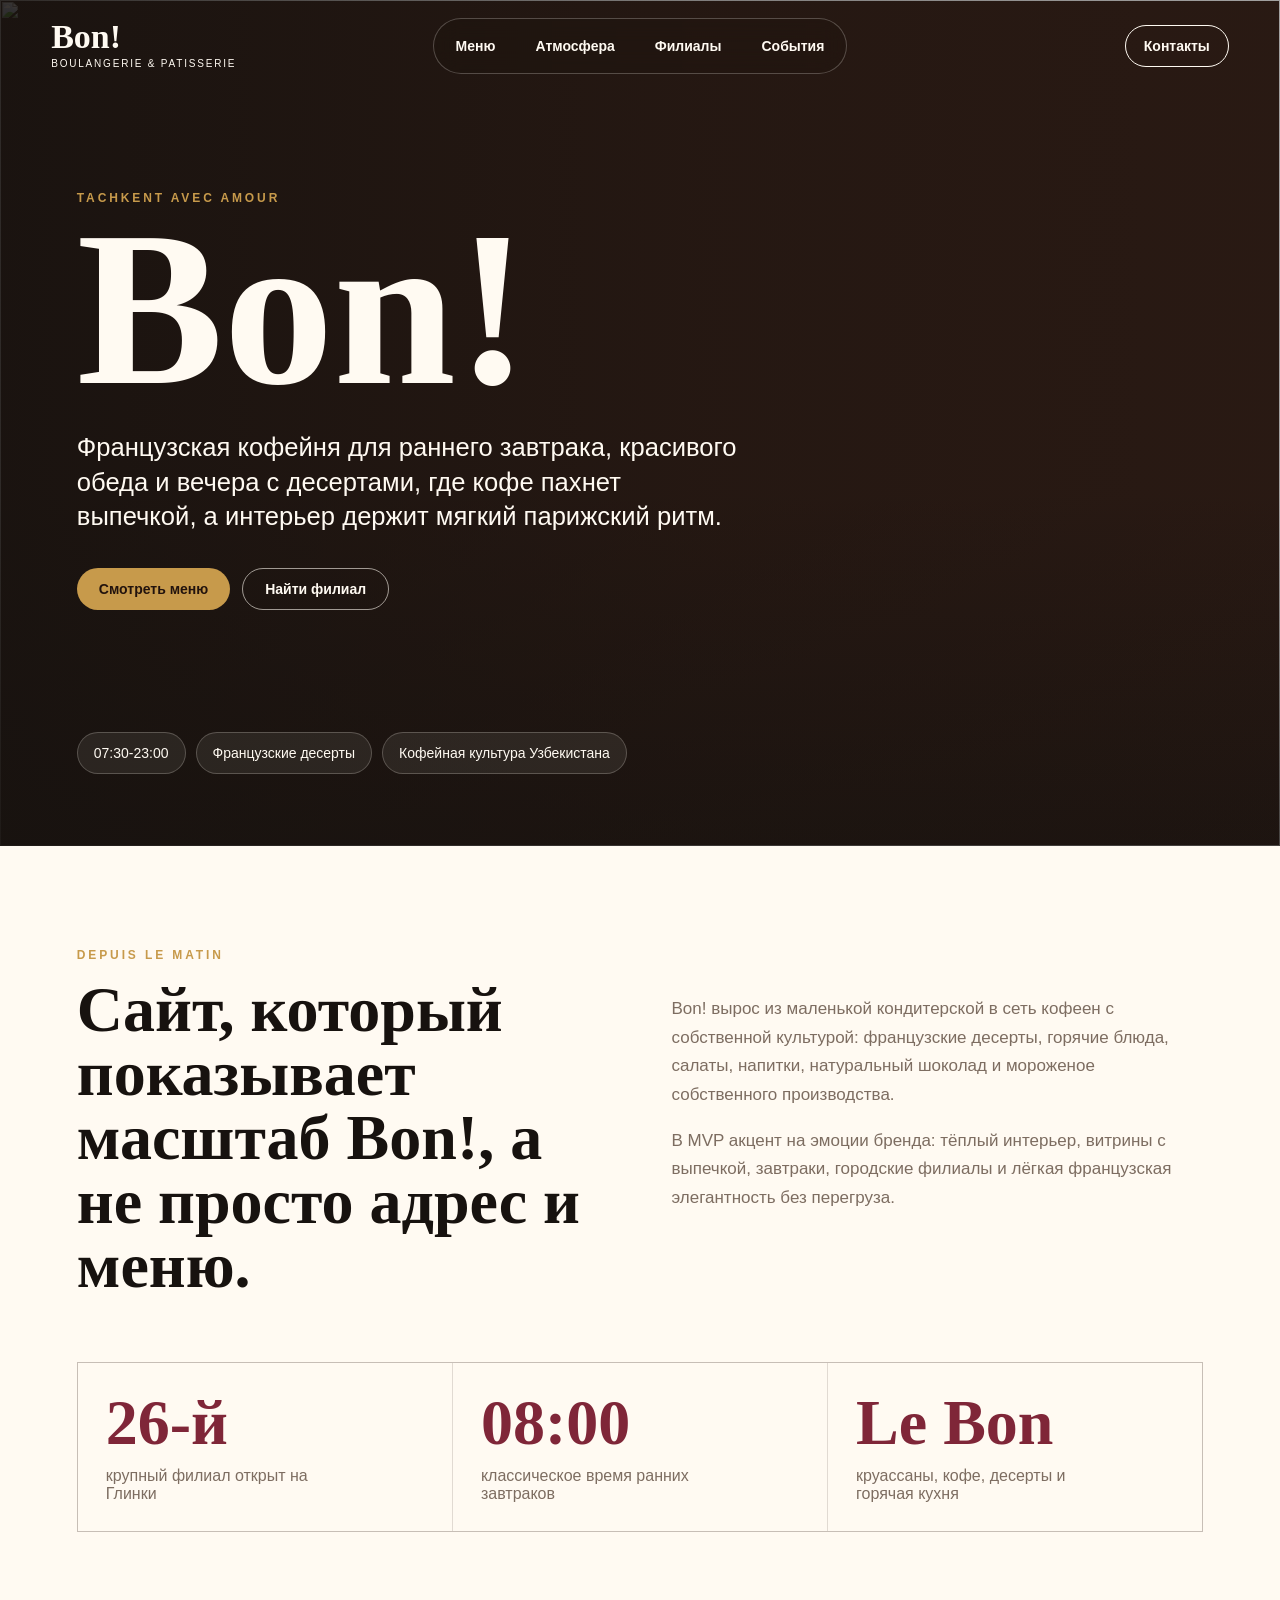
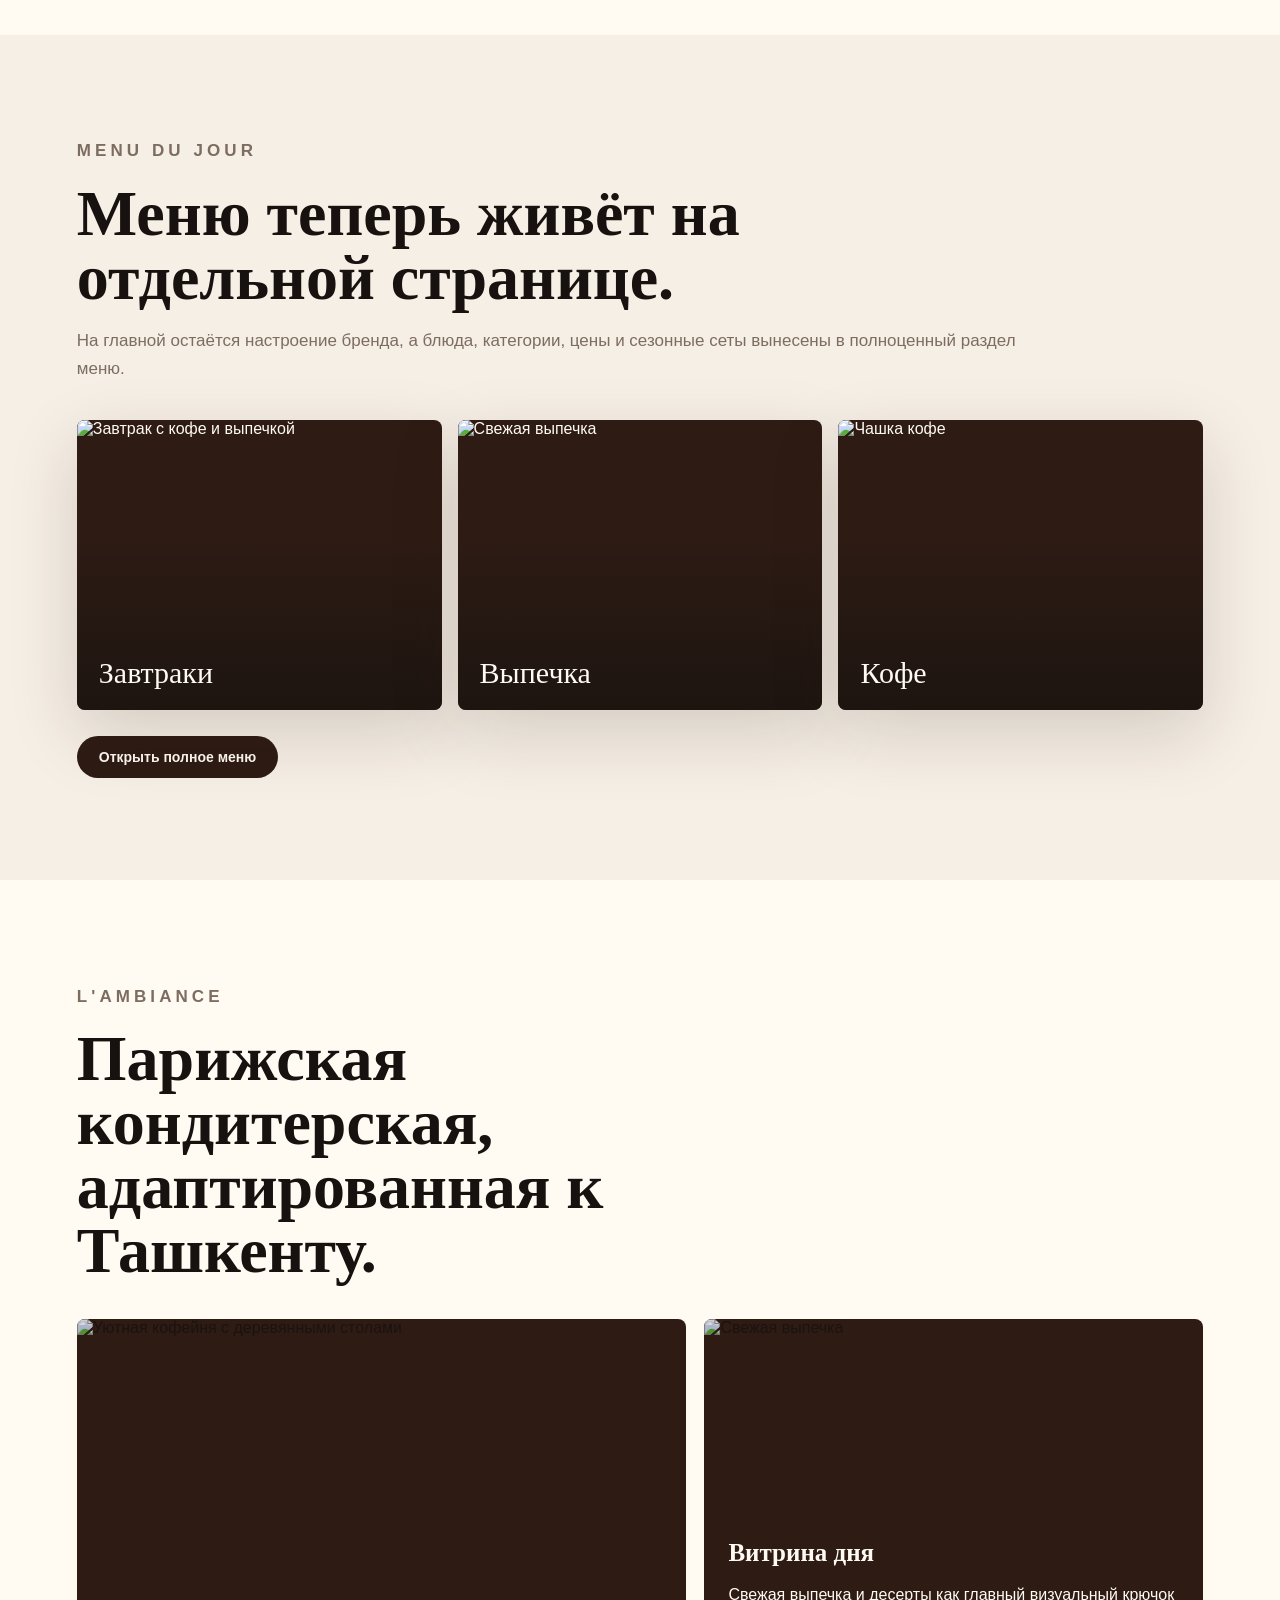
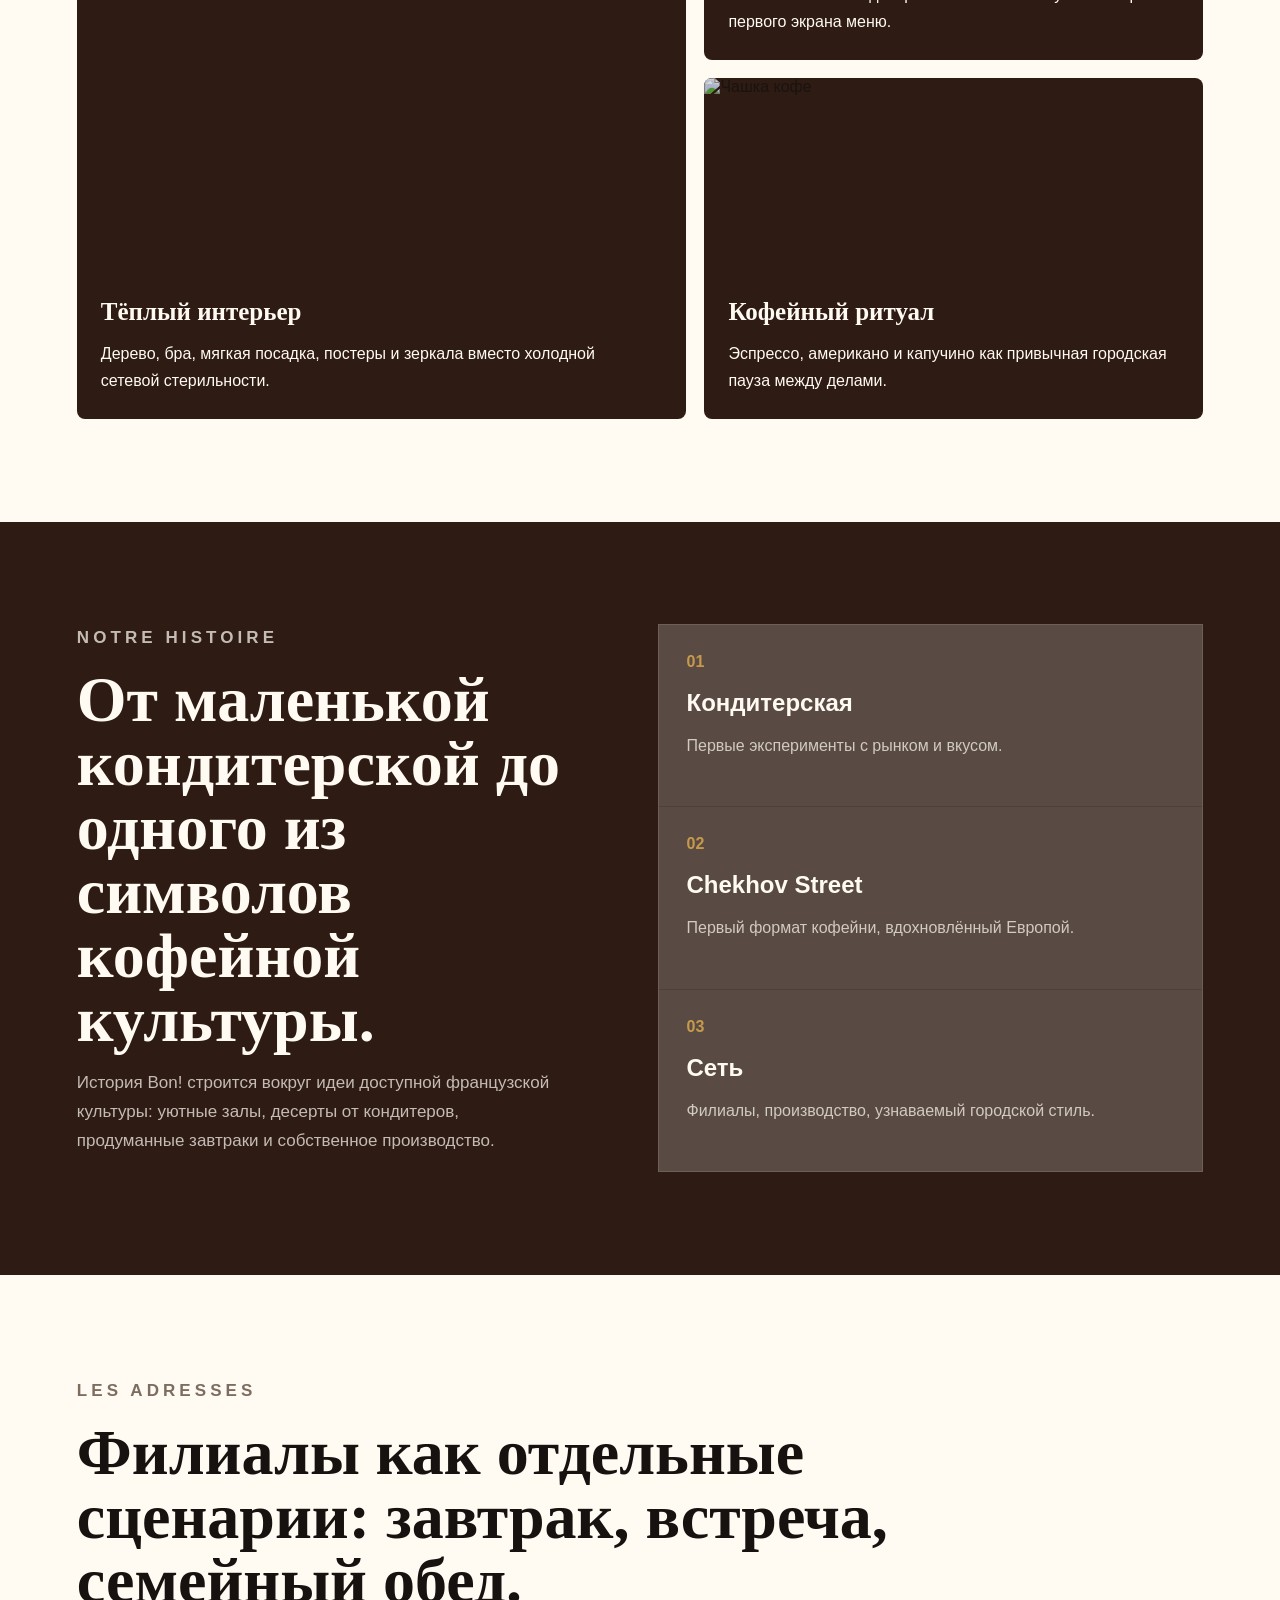
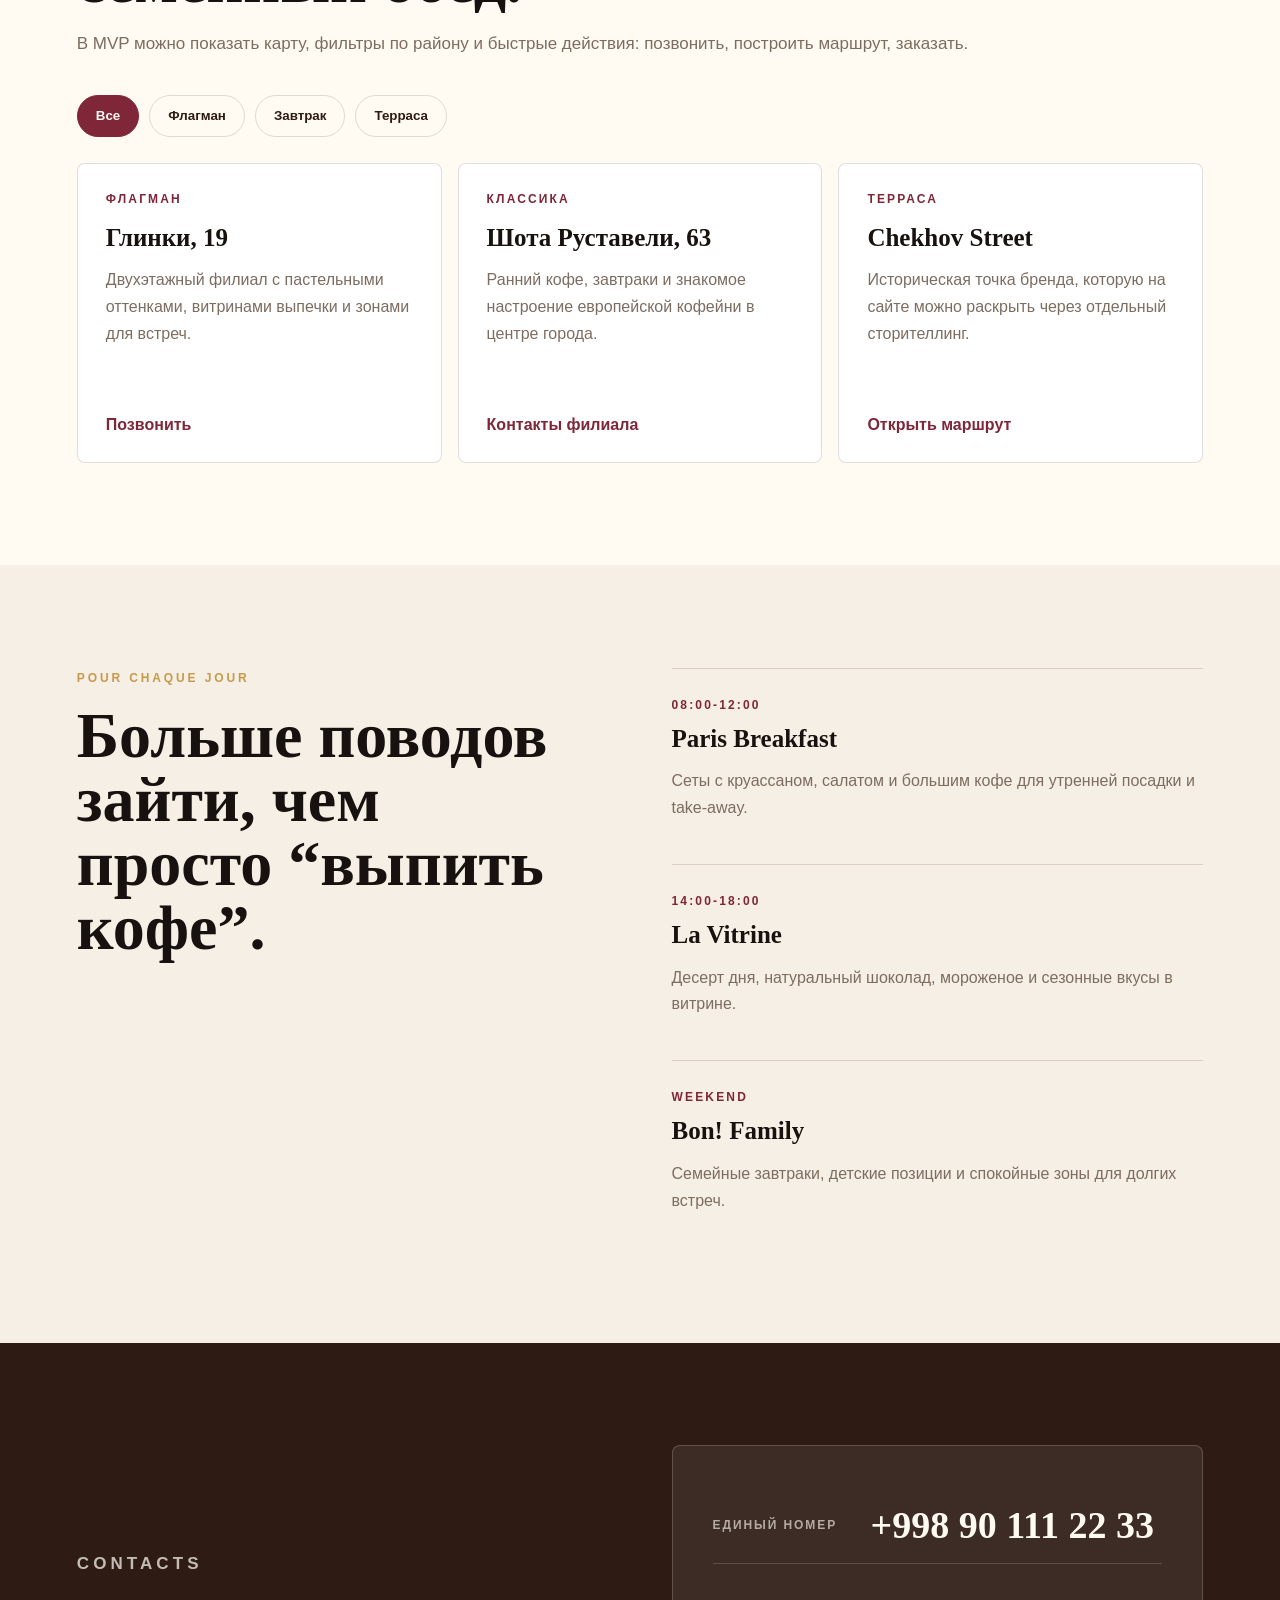
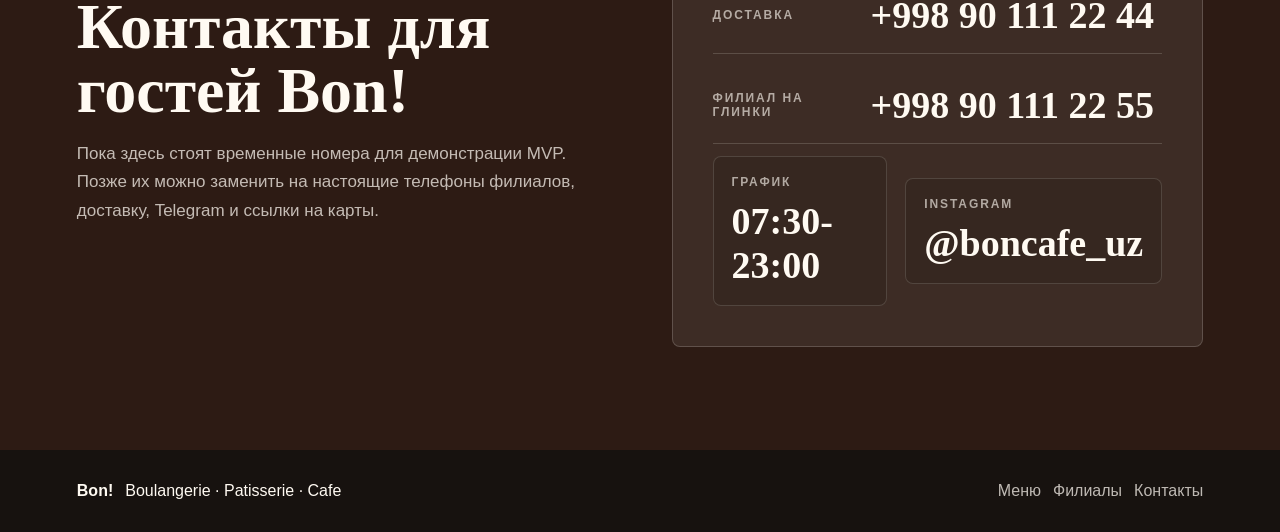
==== index.html @ 677eda1b "Add files via upload" ====
<!doctype html>
<html lang="ru">
  <head>
    <meta charset="utf-8" />
    <meta name="viewport" content="width=device-width, initial-scale=1" />
    <title>Bon! Cafe | Французская кофейня в Ташкенте</title>
    <meta
      name="description"
      content="MVP сайта для сети кофеен Bon!: завтраки, французская выпечка, кофе, десерты, филиалы и атмосфера французской элегантности."
    />
    <link rel="preconnect" href="https://images.unsplash.com" />
    <link rel="stylesheet" href="styles.css" />
  </head>
  <body>
    <header class="site-header" data-elevate>
      <a class="brand" href="#top" aria-label="Bon! Cafe">
        <span class="brand-mark">Bon!</span>
        <span class="brand-sub">Boulangerie & Patisserie</span>
      </a>
      <nav class="main-nav" aria-label="Главная навигация">
        <a href="menu.html">Меню</a>
        <a href="#mood">Атмосфера</a>
        <a href="#branches">Филиалы</a>
        <a href="#events">События</a>
      </nav>
      <a class="header-action" href="#contacts">Контакты</a>
    </header>

    <main id="top">
      <section class="hero section-dark">
        <div class="hero-media" aria-hidden="true">
          <img
            src="https://images.unsplash.com/photo-1514933651103-005eec06c04b?auto=format&fit=crop&w=1800&q=82"
            alt=""
          />
        </div>
        <div class="hero-content">
          <p class="eyebrow">Tachkent avec amour</p>
          <h1>Bon!</h1>
          <p class="hero-lede">
            Французская кофейня для раннего завтрака, красивого обеда и вечера с десертами,
            где кофе пахнет выпечкой, а интерьер держит мягкий парижский ритм.
          </p>
          <div class="hero-actions">
            <a class="button button-primary" href="menu.html">Смотреть меню</a>
            <a class="button button-ghost" href="#branches">Найти филиал</a>
          </div>
        </div>
        <aside class="hero-note" aria-label="Короткая информация">
          <span>07:30-23:00</span>
          <span>Французские десерты</span>
          <span>Кофейная культура Узбекистана</span>
        </aside>
      </section>

      <section class="intro section-light">
        <div class="section-kicker">Depuis le matin</div>
        <div class="intro-grid">
          <div>
            <h2>Сайт, который показывает масштаб Bon!, а не просто адрес и меню.</h2>
          </div>
          <div class="intro-copy">
            <p>
              Bon! вырос из маленькой кондитерской в сеть кофеен с собственной культурой:
              французские десерты, горячие блюда, салаты, напитки, натуральный шоколад и
              мороженое собственного производства.
            </p>
            <p>
              В MVP акцент на эмоции бренда: тёплый интерьер, витрины с выпечкой, завтраки,
              городские филиалы и лёгкая французская элегантность без перегруза.
            </p>
          </div>
        </div>
        <div class="metrics" aria-label="Преимущества">
          <div>
            <strong>26-й</strong>
            <span>крупный филиал открыт на Глинки</span>
          </div>
          <div>
            <strong>08:00</strong>
            <span>классическое время ранних завтраков</span>
          </div>
          <div>
            <strong>Le Bon</strong>
            <span>круассаны, кофе, десерты и горячая кухня</span>
          </div>
        </div>
      </section>

      <section id="menu" class="menu-preview section-warm">
        <div class="section-head">
          <p class="eyebrow">Menu du jour</p>
          <h2>Меню теперь живёт на отдельной странице.</h2>
          <p>
            На главной остаётся настроение бренда, а блюда, категории, цены и сезонные сеты
            вынесены в полноценный раздел меню.
          </p>
        </div>
        <div class="menu-preview-grid">
          <a class="menu-preview-card" href="menu.html#breakfast">
            <img
              src="https://images.unsplash.com/photo-1484723091739-30a097e8f929?auto=format&fit=crop&w=1200&q=82"
              alt="Завтрак с кофе и выпечкой"
            />
            <span>Завтраки</span>
          </a>
          <a class="menu-preview-card" href="menu.html#pastry">
            <img
              src="https://images.unsplash.com/photo-1509440159596-0249088772ff?auto=format&fit=crop&w=900&q=82"
              alt="Свежая выпечка"
            />
            <span>Выпечка</span>
          </a>
          <a class="menu-preview-card" href="menu.html#coffee">
            <img
              src="https://images.unsplash.com/photo-1509042239860-f550ce710b93?auto=format&fit=crop&w=900&q=82"
              alt="Чашка кофе"
            />
            <span>Кофе</span>
          </a>
        </div>
        <a class="button button-dark" href="menu.html">Открыть полное меню</a>
      </section>

      <section id="mood" class="mood section-light">
        <div class="section-head narrow">
          <p class="eyebrow">L'ambiance</p>
          <h2>Парижская кондитерская, адаптированная к Ташкенту.</h2>
        </div>
        <div class="mood-grid">
          <article class="mood-item large">
            <img
              src="https://images.unsplash.com/photo-1554118811-1e0d58224f24?auto=format&fit=crop&w=1300&q=82"
              alt="Уютная кофейня с деревянными столами"
            />
            <div>
              <h3>Тёплый интерьер</h3>
              <p>Дерево, бра, мягкая посадка, постеры и зеркала вместо холодной сетевой стерильности.</p>
            </div>
          </article>
          <article class="mood-item">
            <img
              src="https://images.unsplash.com/photo-1509440159596-0249088772ff?auto=format&fit=crop&w=900&q=82"
              alt="Свежая выпечка"
            />
            <div>
              <h3>Витрина дня</h3>
              <p>Свежая выпечка и десерты как главный визуальный крючок первого экрана меню.</p>
            </div>
          </article>
          <article class="mood-item">
            <img
              src="https://images.unsplash.com/photo-1509042239860-f550ce710b93?auto=format&fit=crop&w=900&q=82"
              alt="Чашка кофе"
            />
            <div>
              <h3>Кофейный ритуал</h3>
              <p>Эспрессо, американо и капучино как привычная городская пауза между делами.</p>
            </div>
          </article>
        </div>
      </section>

      <section class="story section-dark">
        <div class="story-copy">
          <p class="eyebrow">Notre histoire</p>
          <h2>От маленькой кондитерской до одного из символов кофейной культуры.</h2>
          <p>
            История Bon! строится вокруг идеи доступной французской культуры: уютные залы,
            десерты от кондитеров, продуманные завтраки и собственное производство.
          </p>
        </div>
        <div class="timeline" aria-label="История бренда">
          <div><span>01</span><strong>Кондитерская</strong><p>Первые эксперименты с рынком и вкусом.</p></div>
          <div><span>02</span><strong>Chekhov Street</strong><p>Первый формат кофейни, вдохновлённый Европой.</p></div>
          <div><span>03</span><strong>Сеть</strong><p>Филиалы, производство, узнаваемый городской стиль.</p></div>
        </div>
      </section>

      <section id="branches" class="branches section-light">
        <div class="section-head">
          <p class="eyebrow">Les adresses</p>
          <h2>Филиалы как отдельные сценарии: завтрак, встреча, семейный обед.</h2>
          <p>В MVP можно показать карту, фильтры по району и быстрые действия: позвонить, построить маршрут, заказать.</p>
        </div>

        <div class="branch-controls" aria-label="Фильтр филиалов">
          <button class="chip is-active" type="button" data-filter="all">Все</button>
          <button class="chip" type="button" data-filter="flagship">Флагман</button>
          <button class="chip" type="button" data-filter="breakfast">Завтрак</button>
          <button class="chip" type="button" data-filter="terrace">Терраса</button>
        </div>

        <div class="branch-grid" data-branches>
          <article class="branch" data-type="flagship breakfast">
            <span>Флагман</span>
            <h3>Глинки, 19</h3>
            <p>Двухэтажный филиал с пастельными оттенками, витринами выпечки и зонами для встреч.</p>
            <a href="#contacts">Позвонить</a>
          </article>
          <article class="branch" data-type="breakfast">
            <span>Классика</span>
            <h3>Шота Руставели, 63</h3>
            <p>Ранний кофе, завтраки и знакомое настроение европейской кофейни в центре города.</p>
            <a href="#contacts">Контакты филиала</a>
          </article>
          <article class="branch" data-type="terrace breakfast">
            <span>Терраса</span>
            <h3>Chekhov Street</h3>
            <p>Историческая точка бренда, которую на сайте можно раскрыть через отдельный сторителлинг.</p>
            <a href="#contacts">Открыть маршрут</a>
          </article>
        </div>
      </section>

      <section id="events" class="events section-warm">
        <div class="split">
          <div>
            <p class="eyebrow">Pour chaque jour</p>
            <h2>Больше поводов зайти, чем просто “выпить кофе”.</h2>
          </div>
          <div class="event-list">
            <article>
              <span>08:00-12:00</span>
              <h3>Paris Breakfast</h3>
              <p>Сеты с круассаном, салатом и большим кофе для утренней посадки и take-away.</p>
            </article>
            <article>
              <span>14:00-18:00</span>
              <h3>La Vitrine</h3>
              <p>Десерт дня, натуральный шоколад, мороженое и сезонные вкусы в витрине.</p>
            </article>
            <article>
              <span>Weekend</span>
              <h3>Bon! Family</h3>
              <p>Семейные завтраки, детские позиции и спокойные зоны для долгих встреч.</p>
            </article>
          </div>
        </div>
      </section>

      <section id="contacts" class="contacts section-dark">
        <div class="contacts-copy">
          <p class="eyebrow">Contacts</p>
          <h2>Контакты для гостей Bon!</h2>
          <p>
            Пока здесь стоят временные номера для демонстрации MVP. Позже их можно заменить
            на настоящие телефоны филиалов, доставку, Telegram и ссылки на карты.
          </p>
        </div>
        <div class="contact-board" aria-label="Контактные номера">
          <a class="contact-line" href="tel:+998901112233">
            <span>Единый номер</span>
            <strong>+998 90 111 22 33</strong>
          </a>
          <a class="contact-line" href="tel:+998901112244">
            <span>Доставка</span>
            <strong>+998 90 111 22 44</strong>
          </a>
          <a class="contact-line" href="tel:+998901112255">
            <span>Филиал на Глинки</span>
            <strong>+998 90 111 22 55</strong>
          </a>
          <div class="contact-meta">
            <div>
              <span>График</span>
              <strong>07:30-23:00</strong>
            </div>
            <div>
              <span>Instagram</span>
              <strong>@boncafe_uz</strong>
            </div>
          </div>
        </div>
      </section>
    </main>

    <footer class="site-footer">
      <div>
        <strong>Bon!</strong>
        <span>Boulangerie · Patisserie · Cafe</span>
      </div>
      <div class="footer-links">
        <a href="menu.html">Меню</a>
        <a href="#branches">Филиалы</a>
        <a href="#contacts">Контакты</a>
      </div>
    </footer>

    <script src="script.js"></script>
  </body>
</html>
---- styles.css ----
:root {
  --ink: #17120f;
  --espresso: #2d1b14;
  --cocoa: #5b3528;
  --bordeaux: #7f2638;
  --rose: #d9aa9a;
  --cream: #f6efe5;
  --linen: #fffaf2;
  --sage: #8b9a76;
  --brass: #c79a4b;
  --muted: #7d6d61;
  --line: rgba(45, 27, 20, 0.14);
  --shadow: 0 24px 70px rgba(45, 27, 20, 0.16);
}

* {
  box-sizing: border-box;
}

html {
  scroll-behavior: smooth;
}

body {
  margin: 0;
  color: var(--ink);
  background: var(--linen);
  font-family: "Inter", "Segoe UI", Arial, sans-serif;
}

img {
  display: block;
  max-width: 100%;
}

a {
  color: inherit;
}

.site-header {
  position: fixed;
  z-index: 20;
  top: 0;
  left: 0;
  right: 0;
  display: grid;
  grid-template-columns: minmax(150px, 1fr) auto minmax(140px, 1fr);
  align-items: center;
  gap: 24px;
  padding: 18px clamp(18px, 4vw, 56px);
  color: var(--linen);
  transition: background 180ms ease, color 180ms ease, box-shadow 180ms ease;
}

.site-header.is-scrolled {
  color: var(--espresso);
  background: rgba(255, 250, 242, 0.92);
  box-shadow: 0 10px 35px rgba(45, 27, 20, 0.1);
  backdrop-filter: blur(16px);
}

.brand {
  display: inline-flex;
  flex-direction: column;
  width: max-content;
  text-decoration: none;
}

.brand-mark {
  font-family: Georgia, "Times New Roman", serif;
  font-size: 34px;
  font-weight: 700;
  line-height: 0.85;
}

.brand-sub {
  margin-top: 7px;
  font-size: 10px;
  letter-spacing: 0.18em;
  text-transform: uppercase;
}

.main-nav {
  display: flex;
  align-items: center;
  gap: 8px;
  padding: 6px;
  border: 1px solid rgba(255, 250, 242, 0.24);
  border-radius: 999px;
  background: rgba(23, 18, 15, 0.18);
  backdrop-filter: blur(12px);
}

.is-scrolled .main-nav {
  border-color: var(--line);
  background: rgba(255, 255, 255, 0.62);
}

.main-nav a,
.header-action,
.button {
  min-height: 42px;
  display: inline-flex;
  align-items: center;
  justify-content: center;
  border-radius: 999px;
  text-decoration: none;
  font-size: 14px;
  font-weight: 650;
}

.main-nav a {
  padding: 0 16px;
}

.header-action {
  justify-self: end;
  padding: 0 18px;
  border: 1px solid currentColor;
}

.hero {
  min-height: 94vh;
  position: relative;
  display: grid;
  align-items: end;
  padding: 120px clamp(20px, 6vw, 90px) 72px;
  overflow: hidden;
}

.section-dark {
  color: var(--linen);
  background: var(--espresso);
}

.section-light {
  background: var(--linen);
}

.section-warm {
  background: var(--cream);
}

.hero-media {
  position: absolute;
  inset: 0;
}

.hero-media::after {
  content: "";
  position: absolute;
  inset: 0;
  background:
    linear-gradient(90deg, rgba(23, 18, 15, 0.86), rgba(23, 18, 15, 0.38) 54%, rgba(23, 18, 15, 0.18)),
    linear-gradient(0deg, rgba(23, 18, 15, 0.66), transparent 42%);
}

.hero-media img {
  width: 100%;
  height: 100%;
  object-fit: cover;
}

.hero-content,
.hero-note {
  position: relative;
}

.hero-content {
  max-width: 780px;
}

.eyebrow,
.section-kicker {
  margin: 0 0 16px;
  color: var(--brass);
  font-size: 12px;
  font-weight: 800;
  letter-spacing: 0.24em;
  text-transform: uppercase;
}

.hero h1 {
  margin: 0;
  font-family: Georgia, "Times New Roman", serif;
  font-size: clamp(88px, 20vw, 220px);
  line-height: 0.78;
  letter-spacing: 0;
}

.hero-lede {
  max-width: 660px;
  margin: 34px 0 0;
  font-size: clamp(19px, 2vw, 28px);
  line-height: 1.35;
}

.hero-actions {
  display: flex;
  flex-wrap: wrap;
  gap: 12px;
  margin-top: 34px;
}

.button {
  border: 0;
  padding: 0 22px;
  cursor: pointer;
}

.button-primary {
  color: #22130d;
  background: var(--brass);
}

.button-ghost {
  border: 1px solid rgba(255, 250, 242, 0.58);
  color: var(--linen);
}

.button-dark {
  width: max-content;
  color: var(--linen);
  background: var(--espresso);
}

.hero-note {
  display: flex;
  flex-wrap: wrap;
  gap: 10px;
  margin-top: 54px;
}

.hero-note span {
  padding: 12px 16px;
  border: 1px solid rgba(255, 250, 242, 0.22);
  border-radius: 999px;
  background: rgba(255, 250, 242, 0.08);
  font-size: 14px;
}

section:not(.hero) {
  padding: clamp(70px, 8vw, 120px) clamp(20px, 6vw, 90px);
}

.intro-grid,
.split,
.contacts {
  display: grid;
  grid-template-columns: minmax(0, 0.95fr) minmax(320px, 1fr);
  gap: clamp(32px, 7vw, 110px);
  align-items: start;
}

h2 {
  margin: 0;
  font-family: Georgia, "Times New Roman", serif;
  font-size: clamp(36px, 5vw, 76px);
  line-height: 1;
  letter-spacing: 0;
}

h3 {
  margin: 0;
  font-family: Georgia, "Times New Roman", serif;
  font-size: 25px;
  line-height: 1.1;
}

p {
  line-height: 1.68;
}

.intro-copy p,
.section-head p,
.contacts-copy p,
.story-copy p {
  color: var(--muted);
  font-size: 17px;
}

.metrics {
  display: grid;
  grid-template-columns: repeat(3, 1fr);
  gap: 1px;
  margin-top: 64px;
  border: 1px solid var(--line);
  background: var(--line);
}

.metrics div {
  min-height: 150px;
  padding: 28px;
  background: var(--linen);
}

.metrics strong {
  display: block;
  color: var(--bordeaux);
  font-family: Georgia, "Times New Roman", serif;
  font-size: clamp(40px, 5vw, 72px);
  line-height: 1;
}

.metrics span {
  display: block;
  max-width: 230px;
  margin-top: 12px;
  color: var(--muted);
}

.section-head {
  max-width: 950px;
  margin-bottom: 36px;
}

.section-head.narrow {
  max-width: 760px;
}

.menu-tabs,
.branch-controls {
  display: flex;
  flex-wrap: wrap;
  gap: 10px;
  margin-bottom: 26px;
}

.tab,
.chip {
  min-height: 42px;
  border: 1px solid var(--line);
  border-radius: 999px;
  padding: 0 18px;
  color: var(--espresso);
  background: transparent;
  cursor: pointer;
  font-weight: 700;
}

.tab.is-active,
.chip.is-active {
  color: var(--linen);
  border-color: var(--bordeaux);
  background: var(--bordeaux);
}

.menu-preview-grid {
  display: grid;
  grid-template-columns: repeat(3, 1fr);
  gap: 16px;
  margin-bottom: 26px;
}

.menu-preview-card {
  min-height: 290px;
  position: relative;
  overflow: hidden;
  border-radius: 8px;
  color: var(--linen);
  text-decoration: none;
  background: var(--espresso);
  box-shadow: var(--shadow);
}

.menu-preview-card::after {
  content: "";
  position: absolute;
  inset: 0;
  background: linear-gradient(0deg, rgba(23, 18, 15, 0.72), transparent 58%);
}

.menu-preview-card img {
  width: 100%;
  height: 100%;
  object-fit: cover;
  transition: transform 220ms ease;
}

.menu-preview-card:hover img {
  transform: scale(1.04);
}

.menu-preview-card span {
  position: absolute;
  z-index: 1;
  left: 22px;
  bottom: 20px;
  font-family: Georgia, "Times New Roman", serif;
  font-size: 30px;
}

.menu-layout {
  display: grid;
  grid-template-columns: minmax(280px, 0.86fr) minmax(320px, 1fr);
  gap: clamp(24px, 4vw, 58px);
  align-items: stretch;
}

.menu-photo {
  margin: 0;
  min-height: 520px;
  position: relative;
  overflow: hidden;
  border-radius: 8px;
  box-shadow: var(--shadow);
}

.menu-photo img {
  width: 100%;
  height: 100%;
  object-fit: cover;
}

.menu-photo figcaption {
  position: absolute;
  left: 20px;
  bottom: 20px;
  max-width: calc(100% - 40px);
  padding: 12px 14px;
  border-radius: 8px;
  color: var(--linen);
  background: rgba(23, 18, 15, 0.66);
}

.menu-list {
  display: grid;
  gap: 14px;
}

.menu-dish {
  display: grid;
  grid-template-columns: 1fr auto;
  gap: 16px;
  padding: 22px;
  border-bottom: 1px solid var(--line);
  background: rgba(255, 250, 242, 0.58);
}

.menu-dish strong {
  font-size: 20px;
}

.menu-dish p {
  grid-column: 1 / -1;
  margin: 0;
  color: var(--muted);
}

.menu-dish span {
  color: var(--bordeaux);
  font-weight: 800;
}

.menu-page {
  background: var(--linen);
}

.menu-page .site-header {
  position: sticky;
}

.menu-hero {
  min-height: 74vh;
  display: grid;
  grid-template-columns: minmax(320px, 0.85fr) minmax(320px, 1fr);
  gap: clamp(26px, 5vw, 70px);
  align-items: center;
  padding: 96px clamp(20px, 6vw, 90px) clamp(56px, 7vw, 90px);
}

.menu-hero-copy h1 {
  margin: 0;
  font-family: Georgia, "Times New Roman", serif;
  font-size: clamp(72px, 12vw, 170px);
  line-height: 0.82;
}

.menu-hero-copy p:not(.eyebrow) {
  max-width: 620px;
  color: rgba(255, 250, 242, 0.76);
  font-size: clamp(18px, 2vw, 25px);
}

.menu-hero-photo {
  height: min(62vh, 620px);
  min-height: 420px;
  margin: 0;
  overflow: hidden;
  border-radius: 8px;
  box-shadow: var(--shadow);
}

.menu-hero-photo img {
  width: 100%;
  height: 100%;
  object-fit: cover;
}

.menu-catalog-head {
  display: grid;
  grid-template-columns: minmax(260px, 0.72fr) minmax(320px, 1fr);
  gap: 30px;
  align-items: end;
  margin-bottom: 30px;
}

.menu-catalog-head h2 {
  font-size: clamp(34px, 4vw, 58px);
}

.menu-catalog-head .menu-tabs {
  justify-content: flex-end;
  margin-bottom: 0;
}

.menu-board {
  display: grid;
  grid-template-columns: minmax(250px, 0.34fr) minmax(320px, 1fr);
  gap: 20px;
  align-items: start;
}

.menu-board-note {
  position: sticky;
  top: 104px;
  padding: 28px;
  border-radius: 8px;
  color: var(--linen);
  background: var(--espresso);
}

.menu-board-note span {
  color: var(--brass);
  font-size: 12px;
  font-weight: 900;
  letter-spacing: 0.18em;
  text-transform: uppercase;
}

.menu-board-note h3 {
  margin-top: 18px;
}

.menu-board-note p {
  color: rgba(255, 250, 242, 0.72);
}

.menu-list-expanded {
  grid-template-columns: repeat(2, minmax(0, 1fr));
}

.menu-list-expanded .menu-dish {
  min-height: 168px;
  border: 1px solid var(--line);
  border-radius: 8px;
  background: #fff;
}

.signature-grid {
  display: grid;
  grid-template-columns: repeat(3, 1fr);
  gap: 18px;
}

.signature-grid article {
  overflow: hidden;
  border-radius: 8px;
  background: #fff;
  box-shadow: 0 14px 42px rgba(45, 27, 20, 0.08);
}

.signature-grid img {
  width: 100%;
  aspect-ratio: 1.25;
  object-fit: cover;
}

.signature-grid h3,
.signature-grid p {
  margin-left: 22px;
  margin-right: 22px;
}

.signature-grid h3 {
  margin-top: 22px;
}

.signature-grid p {
  margin-bottom: 24px;
  color: var(--muted);
}

.mood-grid {
  display: grid;
  grid-template-columns: 1.1fr 0.9fr;
  gap: 18px;
}

.mood-item {
  min-height: 340px;
  position: relative;
  overflow: hidden;
  border-radius: 8px;
  background: var(--espresso);
}

.mood-item.large {
  grid-row: span 2;
  min-height: 700px;
}

.mood-item img {
  width: 100%;
  height: 100%;
  object-fit: cover;
  opacity: 0.82;
}

.mood-item div {
  position: absolute;
  left: 24px;
  right: 24px;
  bottom: 24px;
  color: var(--linen);
}

.mood-item p {
  max-width: 540px;
  margin-bottom: 0;
}

.story {
  display: grid;
  grid-template-columns: minmax(280px, 0.9fr) minmax(320px, 1fr);
  gap: clamp(32px, 7vw, 100px);
}

.story-copy p {
  color: rgba(255, 250, 242, 0.72);
}

.timeline {
  display: grid;
  gap: 1px;
  background: rgba(255, 250, 242, 0.16);
  border: 1px solid rgba(255, 250, 242, 0.16);
}

.timeline div {
  padding: 28px;
  background: rgba(255, 250, 242, 0.06);
}

.timeline span {
  display: block;
  color: var(--brass);
  font-weight: 900;
  margin-bottom: 18px;
}

.timeline strong {
  font-size: 24px;
}

.timeline p {
  margin-bottom: 0;
  color: rgba(255, 250, 242, 0.72);
}

.branch-grid {
  display: grid;
  grid-template-columns: repeat(3, 1fr);
  gap: 16px;
}

.branch {
  min-height: 300px;
  display: flex;
  flex-direction: column;
  padding: 28px;
  border: 1px solid var(--line);
  border-radius: 8px;
  background: #fff;
}

.branch.is-hidden {
  display: none;
}

.branch span,
.event-list span {
  color: var(--bordeaux);
  font-size: 12px;
  font-weight: 900;
  letter-spacing: 0.18em;
  text-transform: uppercase;
}

.branch h3 {
  margin-top: 18px;
}

.branch p {
  color: var(--muted);
}

.branch a {
  margin-top: auto;
  color: var(--bordeaux);
  font-weight: 800;
  text-decoration: none;
}

.event-list {
  display: grid;
  gap: 16px;
}

.event-list article {
  padding: 26px 0;
  border-top: 1px solid var(--line);
}

.event-list h3 {
  margin-top: 12px;
}

.event-list p {
  margin-bottom: 0;
  color: var(--muted);
}

.contacts {
  align-items: center;
}

.contacts-copy p {
  color: rgba(255, 250, 242, 0.72);
}

.contact-board {
  display: grid;
  gap: 12px;
  padding: clamp(22px, 4vw, 40px);
  border: 1px solid rgba(255, 250, 242, 0.18);
  border-radius: 8px;
  background: rgba(255, 250, 242, 0.08);
}

.contact-line,
.contact-meta {
  display: grid;
  grid-template-columns: minmax(120px, 0.48fr) minmax(180px, 1fr);
  gap: 18px;
  align-items: center;
  min-height: 78px;
  border-bottom: 1px solid rgba(255, 250, 242, 0.16);
  color: var(--linen);
  text-decoration: none;
}

.contact-line span,
.contact-meta span {
  color: rgba(255, 250, 242, 0.62);
  font-size: 12px;
  font-weight: 900;
  letter-spacing: 0.16em;
  text-transform: uppercase;
}

.contact-line strong,
.contact-meta strong {
  font-family: Georgia, "Times New Roman", serif;
  font-size: clamp(24px, 3vw, 38px);
  font-weight: 700;
}

.contact-meta {
  grid-template-columns: repeat(2, 1fr);
  border-bottom: 0;
}

.contact-meta div {
  display: grid;
  gap: 10px;
  min-height: 100px;
  align-content: center;
  padding: 18px;
  border: 1px solid rgba(255, 250, 242, 0.14);
  border-radius: 8px;
  background: rgba(23, 18, 15, 0.18);
}

.site-footer {
  display: flex;
  justify-content: space-between;
  gap: 20px;
  padding: 32px clamp(20px, 6vw, 90px);
  color: var(--linen);
  background: var(--ink);
}

.site-footer div {
  display: flex;
  flex-wrap: wrap;
  gap: 12px;
  align-items: center;
}

.footer-links a {
  color: rgba(255, 250, 242, 0.72);
  text-decoration: none;
}

@media (max-width: 920px) {
  .site-header {
    grid-template-columns: 1fr auto;
  }

  .main-nav {
    display: none;
  }

  .intro-grid,
  .split,
  .contacts,
  .menu-layout,
  .story {
    grid-template-columns: 1fr;
  }

  .metrics,
  .branch-grid,
  .mood-grid,
  .menu-preview-grid,
  .menu-hero,
  .menu-catalog-head,
  .menu-board,
  .menu-list-expanded,
  .signature-grid {
    grid-template-columns: 1fr;
  }

  .mood-item.large,
  .mood-item {
    min-height: 420px;
  }
}

@media (max-width: 560px) {
  .site-header {
    padding: 14px 16px;
  }

  .brand-sub {
    display: none;
  }

  .header-action {
    min-height: 38px;
    padding: 0 12px;
    font-size: 13px;
  }

  .hero {
    min-height: 92vh;
    padding: 104px 18px 44px;
  }

  .hero-lede {
    font-size: 18px;
  }

  section:not(.hero) {
    padding: 62px 18px;
  }

  .menu-photo {
    min-height: 360px;
  }

  .menu-hero {
    min-height: auto;
    padding-top: 56px;
  }

  .menu-hero-photo {
    min-height: 310px;
    height: 42vh;
  }

  .menu-board-note {
    position: static;
  }

  .contact-line,
  .contact-meta {
    grid-template-columns: 1fr;
  }

  .site-footer {
    display: grid;
  }
}
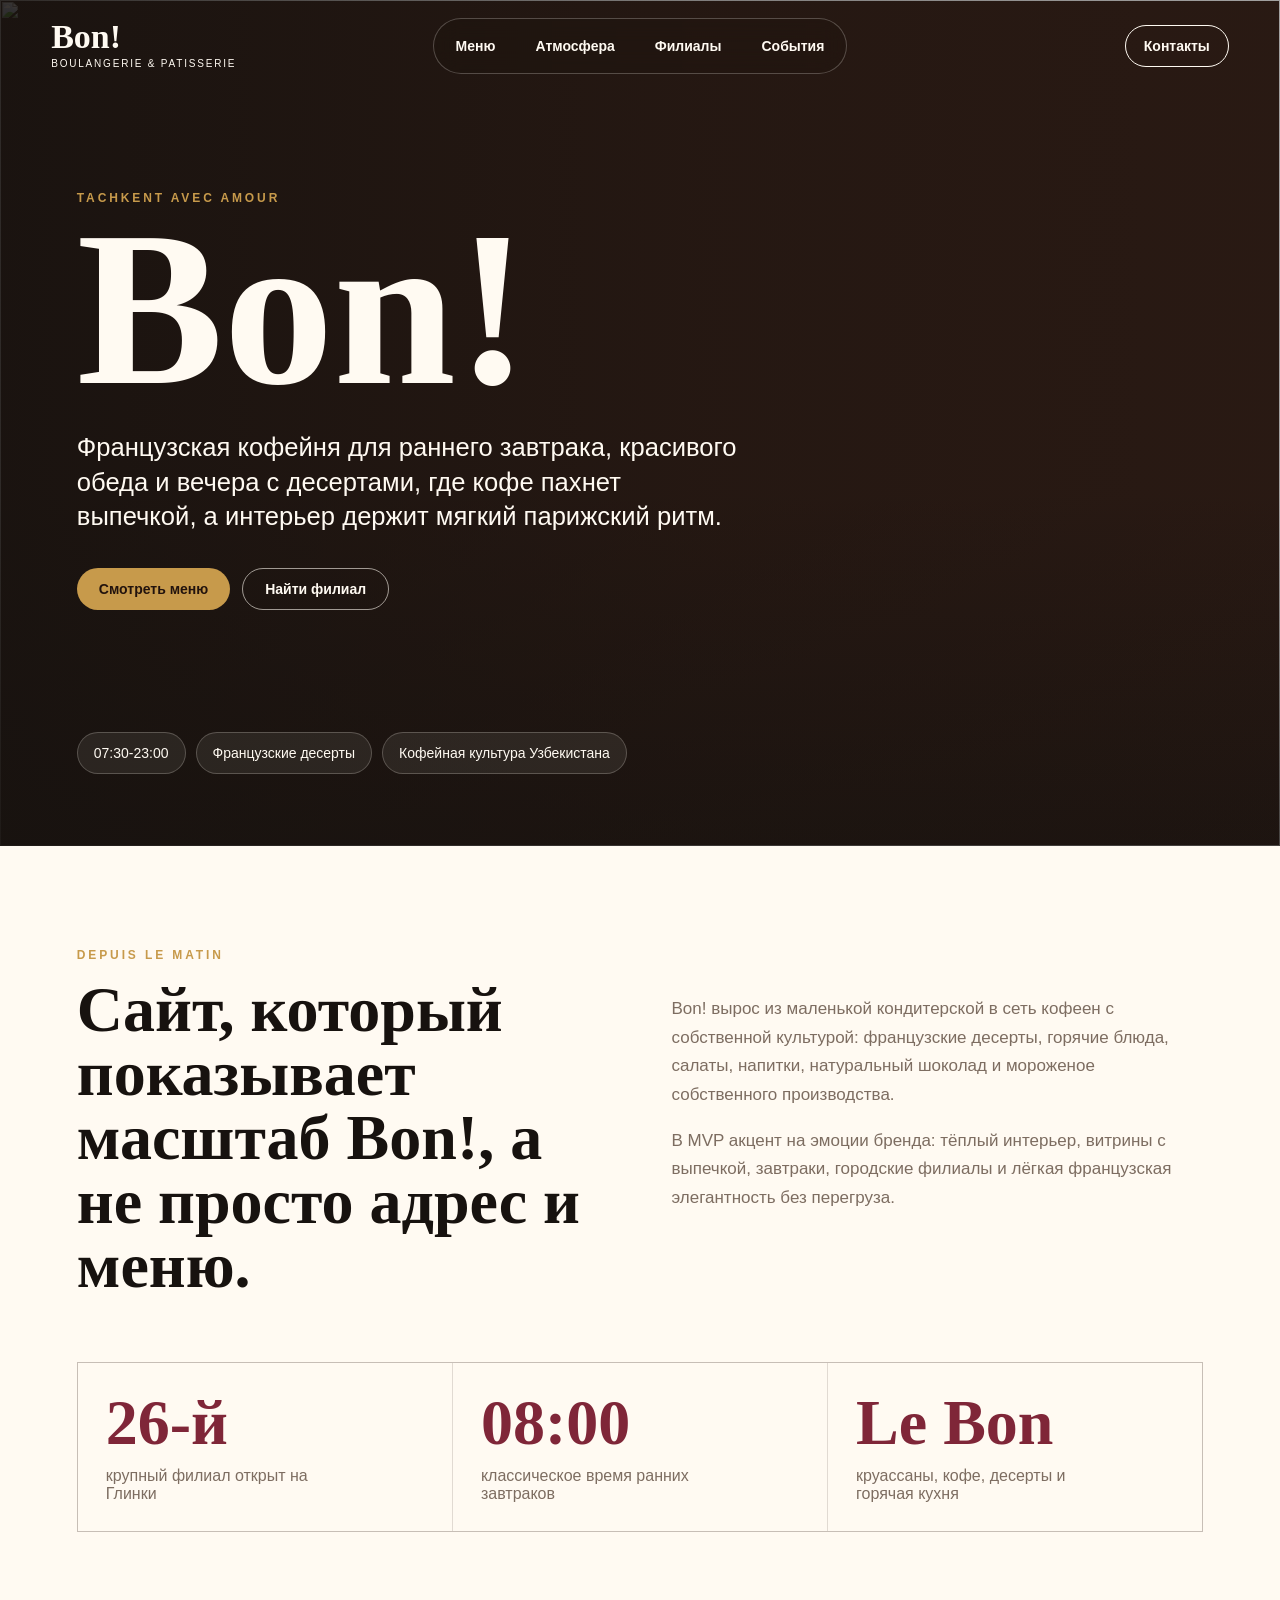
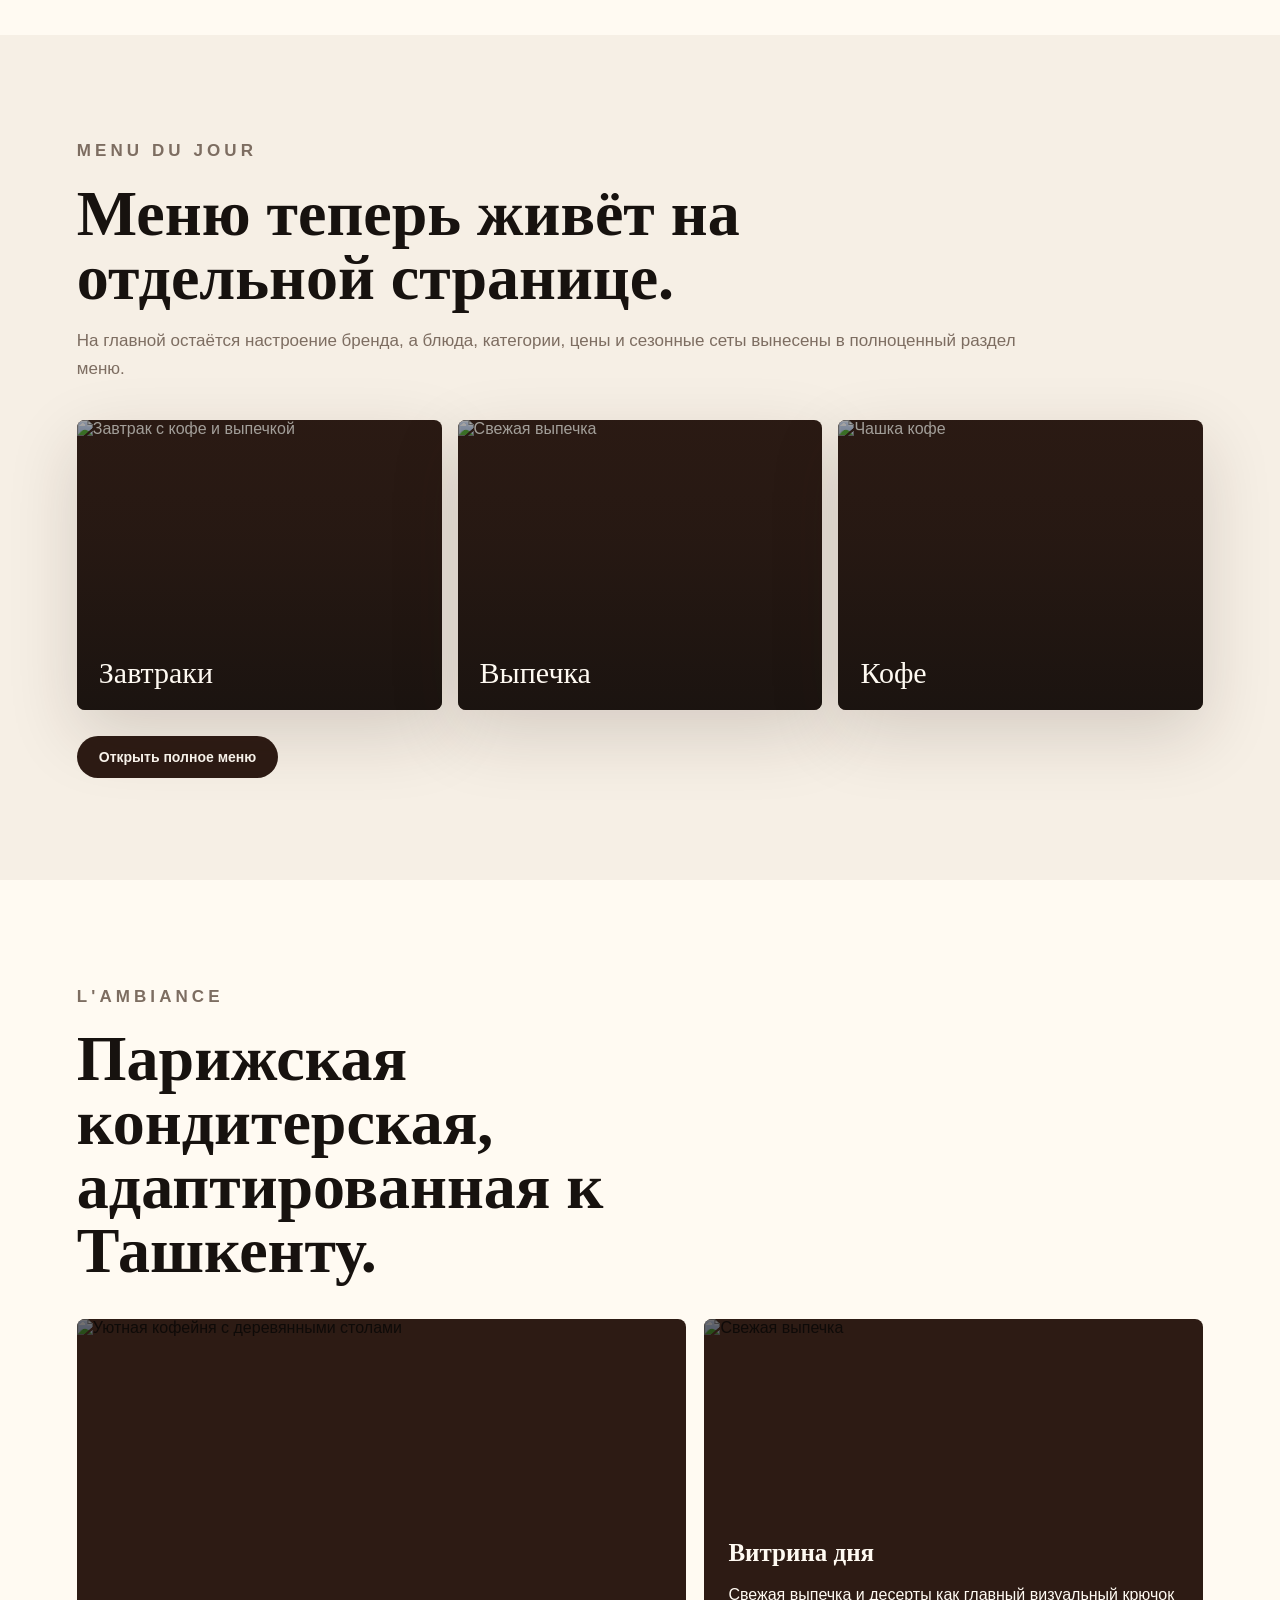
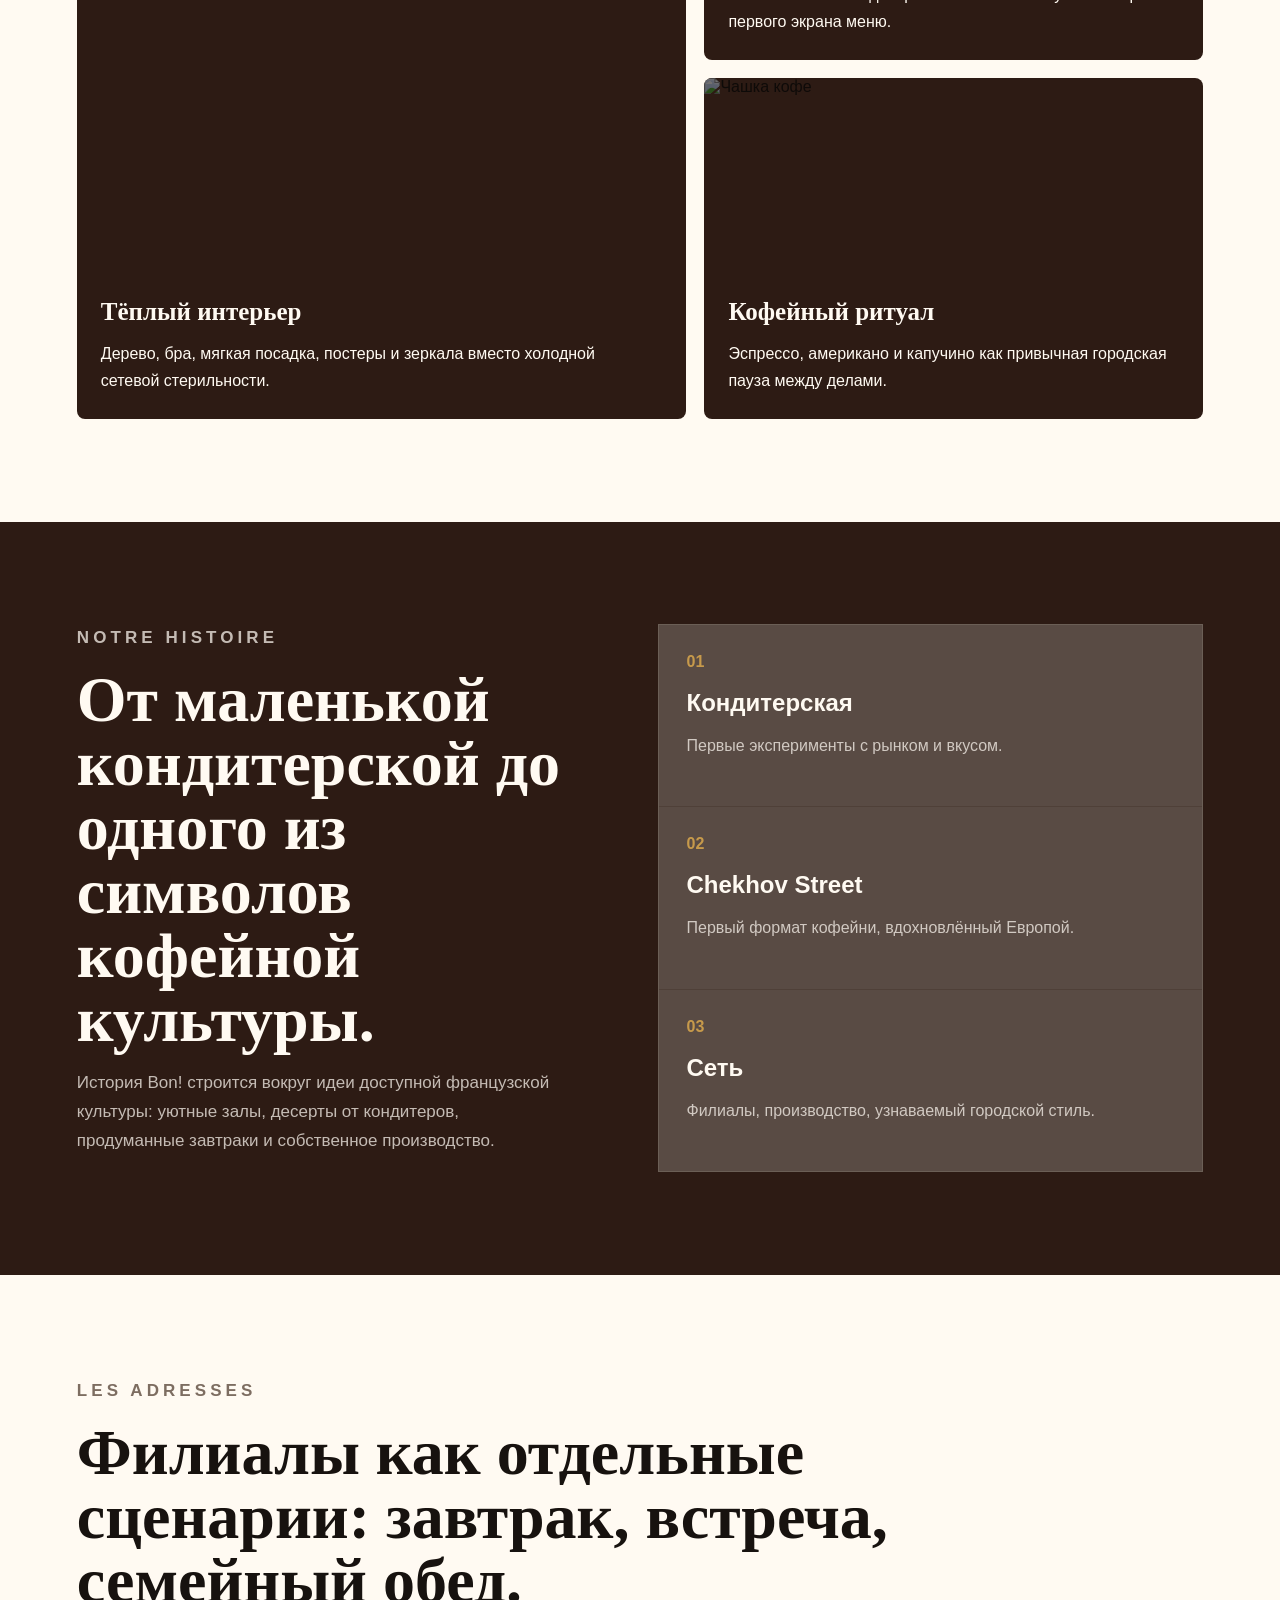
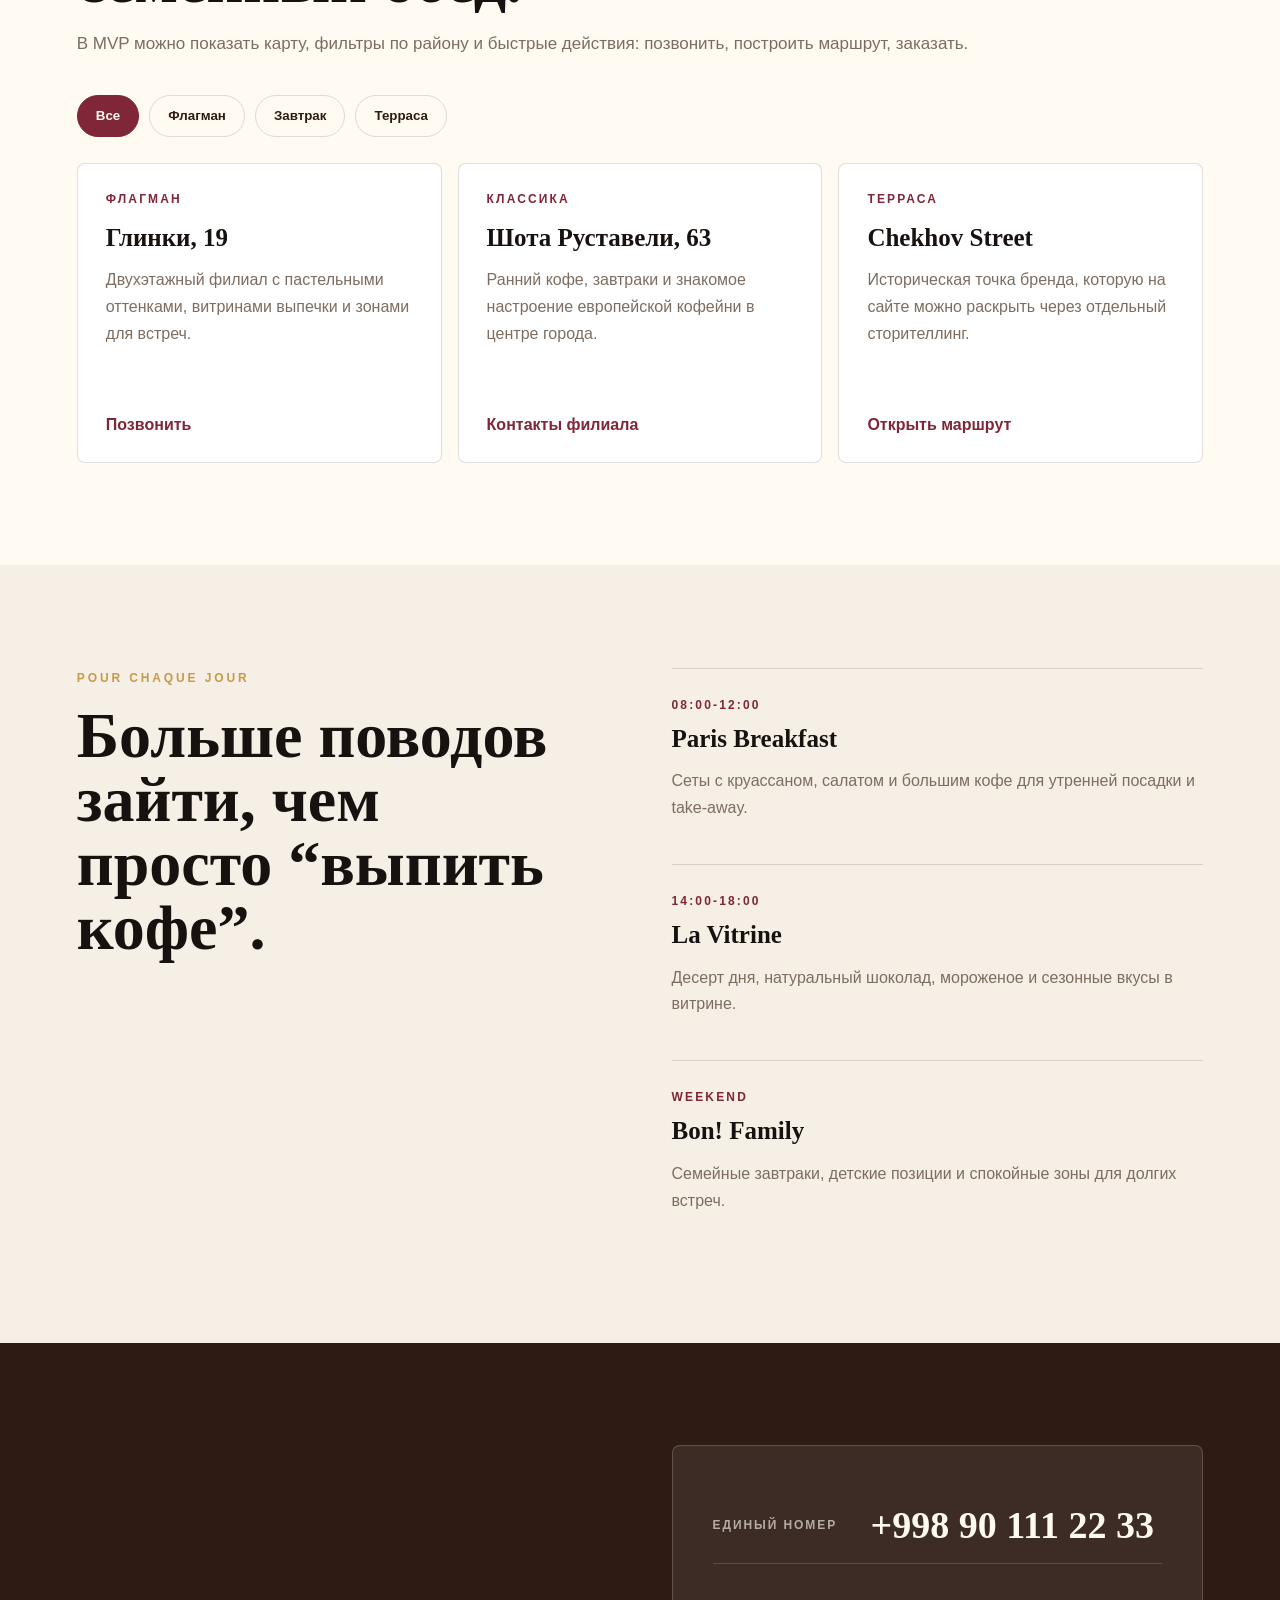
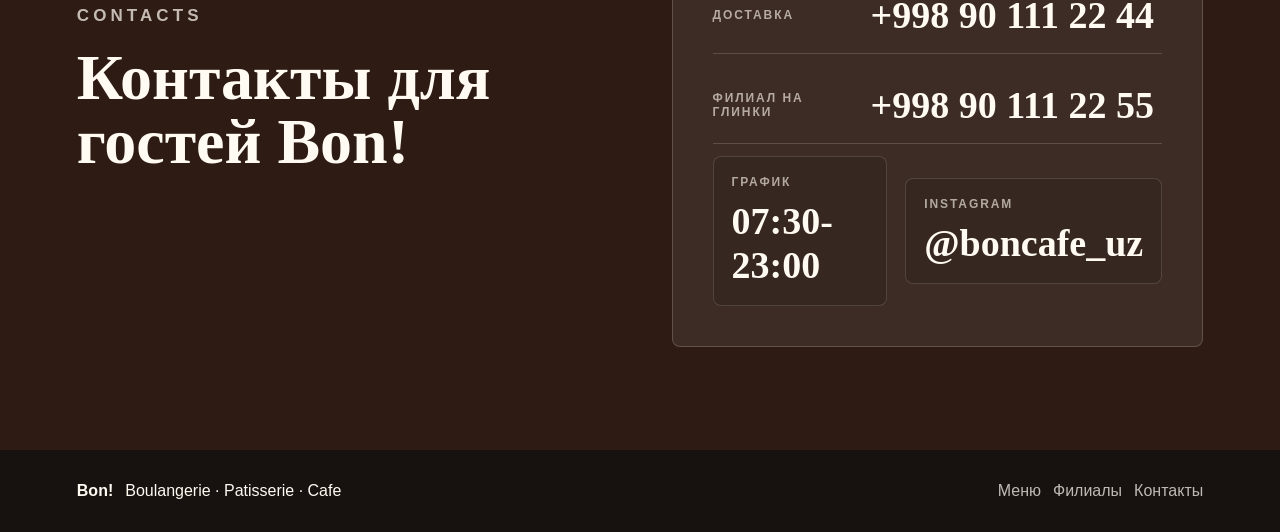
==== commit 838b2c74: "Add files via upload" ====
--- a/index.html
+++ b/index.html
@@ -38,8 +38,9 @@
           <p class="eyebrow">Tachkent avec amour</p>
           <h1>Bon!</h1>
           <p class="hero-lede">
-            Французская кофейня для раннего завтрака, красивого обеда и вечера с десертами,
-            где кофе пахнет выпечкой, а интерьер держит мягкий парижский ритм.
+            Французская кофейня для раннего завтрака, красивого обеда и вечера с
+            десертами, где кофе пахнет выпечкой, а интерьер держит мягкий
+            парижский ритм.
           </p>
           <div class="hero-actions">
             <a class="button button-primary" href="menu.html">Смотреть меню</a>
@@ -57,17 +58,20 @@
         <div class="section-kicker">Depuis le matin</div>
         <div class="intro-grid">
           <div>
-            <h2>Сайт, который показывает масштаб Bon!, а не просто адрес и меню.</h2>
+            <h2>
+              Сайт, который показывает масштаб Bon!, а не просто адрес и меню.
+            </h2>
           </div>
           <div class="intro-copy">
             <p>
-              Bon! вырос из маленькой кондитерской в сеть кофеен с собственной культурой:
-              французские десерты, горячие блюда, салаты, напитки, натуральный шоколад и
-              мороженое собственного производства.
-            </p>
-            <p>
-              В MVP акцент на эмоции бренда: тёплый интерьер, витрины с выпечкой, завтраки,
-              городские филиалы и лёгкая французская элегантность без перегруза.
+              Bon! вырос из маленькой кондитерской в сеть кофеен с собственной
+              культурой: французские десерты, горячие блюда, салаты, напитки,
+              натуральный шоколад и мороженое собственного производства.
+            </p>
+            <p>
+              В MVP акцент на эмоции бренда: тёплый интерьер, витрины с
+              выпечкой, завтраки, городские филиалы и лёгкая французская
+              элегантность без перегруза.
             </p>
           </div>
         </div>
@@ -92,8 +96,8 @@
           <p class="eyebrow">Menu du jour</p>
           <h2>Меню теперь живёт на отдельной странице.</h2>
           <p>
-            На главной остаётся настроение бренда, а блюда, категории, цены и сезонные сеты
-            вынесены в полноценный раздел меню.
+            На главной остаётся настроение бренда, а блюда, категории, цены и
+            сезонные сеты вынесены в полноценный раздел меню.
           </p>
         </div>
         <div class="menu-preview-grid">
@@ -135,7 +139,10 @@
             />
             <div>
               <h3>Тёплый интерьер</h3>
-              <p>Дерево, бра, мягкая посадка, постеры и зеркала вместо холодной сетевой стерильности.</p>
+              <p>
+                Дерево, бра, мягкая посадка, постеры и зеркала вместо холодной
+                сетевой стерильности.
+              </p>
             </div>
           </article>
           <article class="mood-item">
@@ -145,7 +152,10 @@
             />
             <div>
               <h3>Витрина дня</h3>
-              <p>Свежая выпечка и десерты как главный визуальный крючок первого экрана меню.</p>
+              <p>
+                Свежая выпечка и десерты как главный визуальный крючок первого
+                экрана меню.
+              </p>
             </div>
           </article>
           <article class="mood-item">
@@ -155,7 +165,10 @@
             />
             <div>
               <h3>Кофейный ритуал</h3>
-              <p>Эспрессо, американо и капучино как привычная городская пауза между делами.</p>
+              <p>
+                Эспрессо, американо и капучино как привычная городская пауза
+                между делами.
+              </p>
             </div>
           </article>
         </div>
@@ -164,50 +177,84 @@
       <section class="story section-dark">
         <div class="story-copy">
           <p class="eyebrow">Notre histoire</p>
-          <h2>От маленькой кондитерской до одного из символов кофейной культуры.</h2>
+          <h2>
+            От маленькой кондитерской до одного из символов кофейной культуры.
+          </h2>
           <p>
-            История Bon! строится вокруг идеи доступной французской культуры: уютные залы,
-            десерты от кондитеров, продуманные завтраки и собственное производство.
+            История Bon! строится вокруг идеи доступной французской культуры:
+            уютные залы, десерты от кондитеров, продуманные завтраки и
+            собственное производство.
           </p>
         </div>
         <div class="timeline" aria-label="История бренда">
-          <div><span>01</span><strong>Кондитерская</strong><p>Первые эксперименты с рынком и вкусом.</p></div>
-          <div><span>02</span><strong>Chekhov Street</strong><p>Первый формат кофейни, вдохновлённый Европой.</p></div>
-          <div><span>03</span><strong>Сеть</strong><p>Филиалы, производство, узнаваемый городской стиль.</p></div>
+          <div>
+            <span>01</span><strong>Кондитерская</strong>
+            <p>Первые эксперименты с рынком и вкусом.</p>
+          </div>
+          <div>
+            <span>02</span><strong>Chekhov Street</strong>
+            <p>Первый формат кофейни, вдохновлённый Европой.</p>
+          </div>
+          <div>
+            <span>03</span><strong>Сеть</strong>
+            <p>Филиалы, производство, узнаваемый городской стиль.</p>
+          </div>
         </div>
       </section>
 
       <section id="branches" class="branches section-light">
         <div class="section-head">
           <p class="eyebrow">Les adresses</p>
-          <h2>Филиалы как отдельные сценарии: завтрак, встреча, семейный обед.</h2>
-          <p>В MVP можно показать карту, фильтры по району и быстрые действия: позвонить, построить маршрут, заказать.</p>
+          <h2>
+            Филиалы как отдельные сценарии: завтрак, встреча, семейный обед.
+          </h2>
+          <p>
+            В MVP можно показать карту, фильтры по району и быстрые действия:
+            позвонить, построить маршрут, заказать.
+          </p>
         </div>
 
         <div class="branch-controls" aria-label="Фильтр филиалов">
-          <button class="chip is-active" type="button" data-filter="all">Все</button>
-          <button class="chip" type="button" data-filter="flagship">Флагман</button>
-          <button class="chip" type="button" data-filter="breakfast">Завтрак</button>
-          <button class="chip" type="button" data-filter="terrace">Терраса</button>
+          <button class="chip is-active" type="button" data-filter="all">
+            Все
+          </button>
+          <button class="chip" type="button" data-filter="flagship">
+            Флагман
+          </button>
+          <button class="chip" type="button" data-filter="breakfast">
+            Завтрак
+          </button>
+          <button class="chip" type="button" data-filter="terrace">
+            Терраса
+          </button>
         </div>
 
         <div class="branch-grid" data-branches>
           <article class="branch" data-type="flagship breakfast">
             <span>Флагман</span>
             <h3>Глинки, 19</h3>
-            <p>Двухэтажный филиал с пастельными оттенками, витринами выпечки и зонами для встреч.</p>
+            <p>
+              Двухэтажный филиал с пастельными оттенками, витринами выпечки и
+              зонами для встреч.
+            </p>
             <a href="#contacts">Позвонить</a>
           </article>
           <article class="branch" data-type="breakfast">
             <span>Классика</span>
             <h3>Шота Руставели, 63</h3>
-            <p>Ранний кофе, завтраки и знакомое настроение европейской кофейни в центре города.</p>
+            <p>
+              Ранний кофе, завтраки и знакомое настроение европейской кофейни в
+              центре города.
+            </p>
             <a href="#contacts">Контакты филиала</a>
           </article>
           <article class="branch" data-type="terrace breakfast">
             <span>Терраса</span>
             <h3>Chekhov Street</h3>
-            <p>Историческая точка бренда, которую на сайте можно раскрыть через отдельный сторителлинг.</p>
+            <p>
+              Историческая точка бренда, которую на сайте можно раскрыть через
+              отдельный сторителлинг.
+            </p>
             <a href="#contacts">Открыть маршрут</a>
           </article>
         </div>
@@ -223,17 +270,26 @@
             <article>
               <span>08:00-12:00</span>
               <h3>Paris Breakfast</h3>
-              <p>Сеты с круассаном, салатом и большим кофе для утренней посадки и take-away.</p>
+              <p>
+                Сеты с круассаном, салатом и большим кофе для утренней посадки и
+                take-away.
+              </p>
             </article>
             <article>
               <span>14:00-18:00</span>
               <h3>La Vitrine</h3>
-              <p>Десерт дня, натуральный шоколад, мороженое и сезонные вкусы в витрине.</p>
+              <p>
+                Десерт дня, натуральный шоколад, мороженое и сезонные вкусы в
+                витрине.
+              </p>
             </article>
             <article>
               <span>Weekend</span>
               <h3>Bon! Family</h3>
-              <p>Семейные завтраки, детские позиции и спокойные зоны для долгих встреч.</p>
+              <p>
+                Семейные завтраки, детские позиции и спокойные зоны для долгих
+                встреч.
+              </p>
             </article>
           </div>
         </div>
@@ -243,10 +299,7 @@
         <div class="contacts-copy">
           <p class="eyebrow">Contacts</p>
           <h2>Контакты для гостей Bon!</h2>
-          <p>
-            Пока здесь стоят временные номера для демонстрации MVP. Позже их можно заменить
-            на настоящие телефоны филиалов, доставку, Telegram и ссылки на карты.
-          </p>
+          <p></p>
         </div>
         <div class="contact-board" aria-label="Контактные номера">
           <a class="contact-line" href="tel:+998901112233">
--- a/styles.css
+++ b/styles.css
@@ -367,13 +367,14 @@
   content: "";
   position: absolute;
   inset: 0;
-  background: linear-gradient(0deg, rgba(23, 18, 15, 0.72), transparent 58%);
+  background: linear-gradient(0deg, rgba(23, 18, 15, 0.82), rgba(23, 18, 15, 0.28) 62%, rgba(23, 18, 15, 0.12));
 }
 
 .menu-preview-card img {
   width: 100%;
   height: 100%;
   object-fit: cover;
+  filter: brightness(0.72);
   transition: transform 220ms ease;
 }
 
@@ -410,6 +411,7 @@
   width: 100%;
   height: 100%;
   object-fit: cover;
+  filter: brightness(0.78);
 }
 
 .menu-photo figcaption {
@@ -495,6 +497,7 @@
   width: 100%;
   height: 100%;
   object-fit: cover;
+  filter: brightness(0.76);
 }
 
 .menu-catalog-head {
@@ -574,6 +577,7 @@
   width: 100%;
   aspect-ratio: 1.25;
   object-fit: cover;
+  filter: brightness(0.76);
 }
 
 .signature-grid h3,
@@ -614,7 +618,8 @@
   width: 100%;
   height: 100%;
   object-fit: cover;
-  opacity: 0.82;
+  filter: brightness(0.48);
+  opacity: 0.9;
 }
 
 .mood-item div {
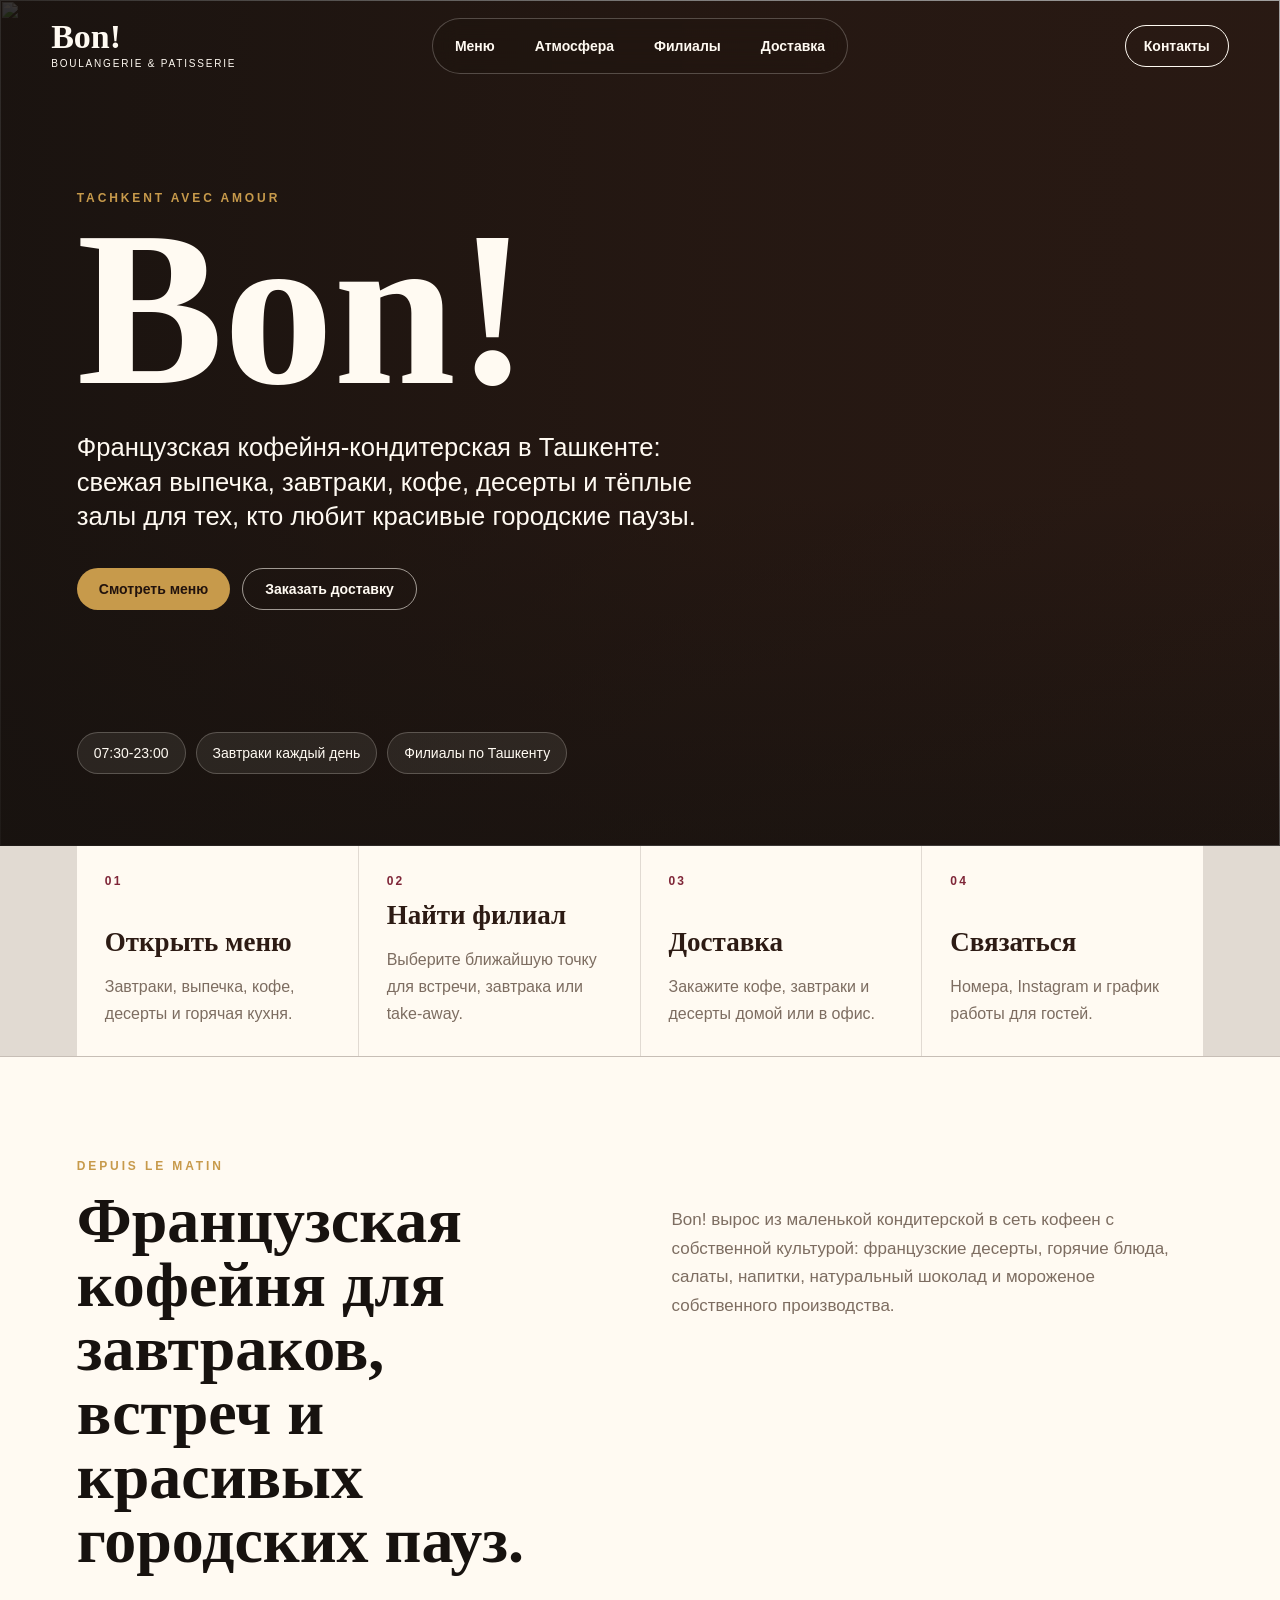
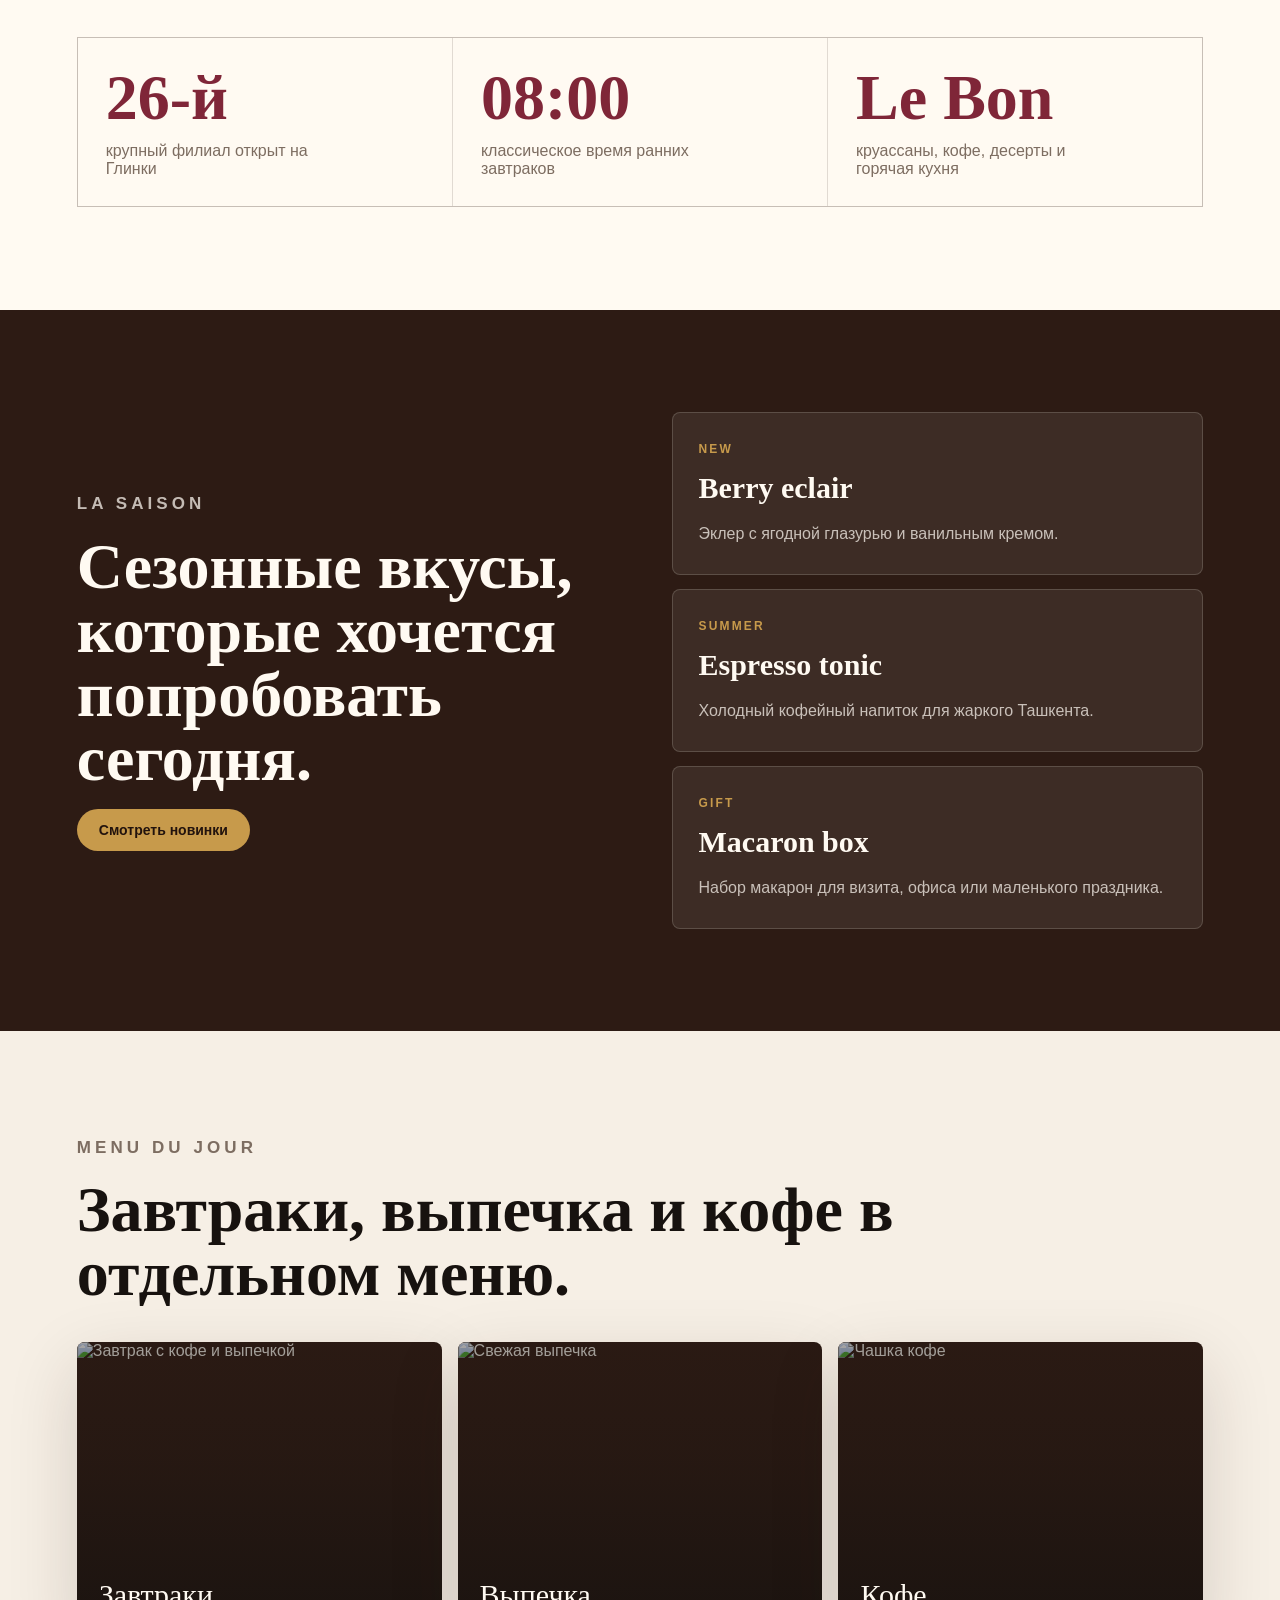
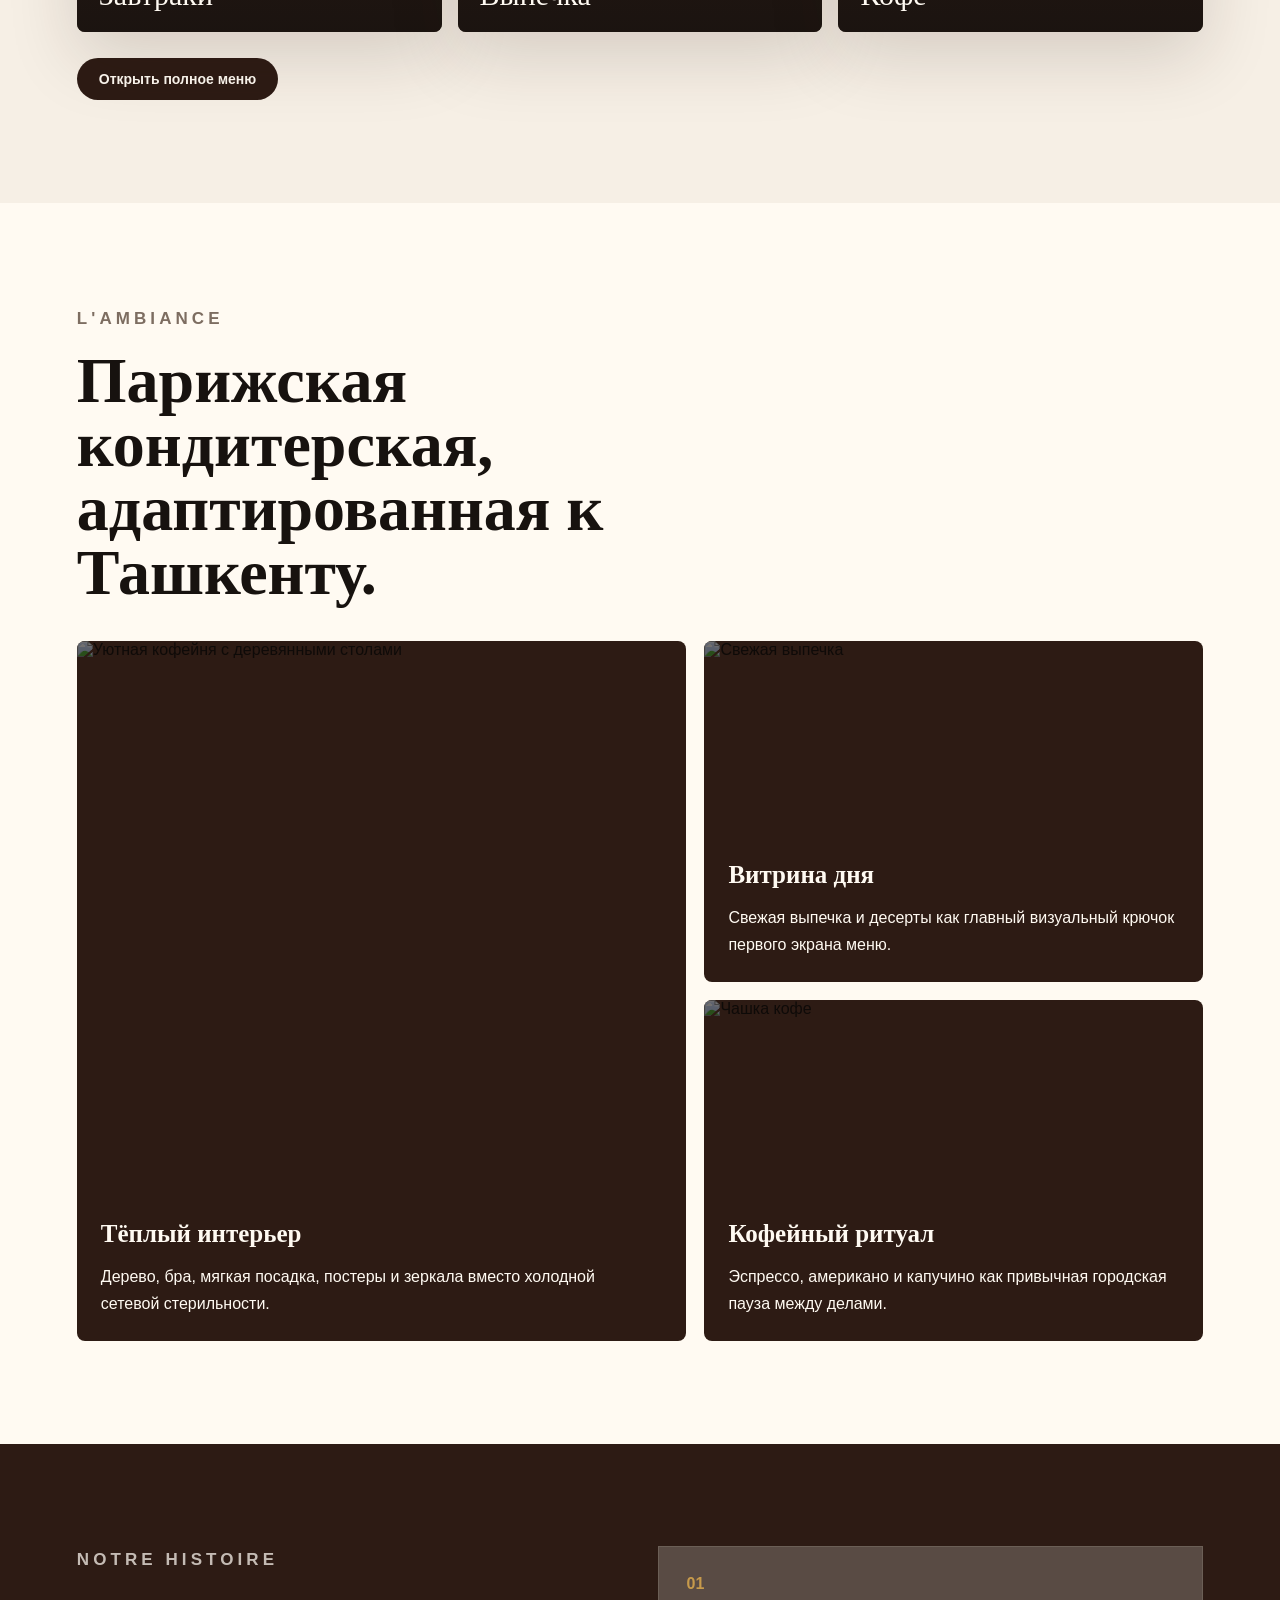
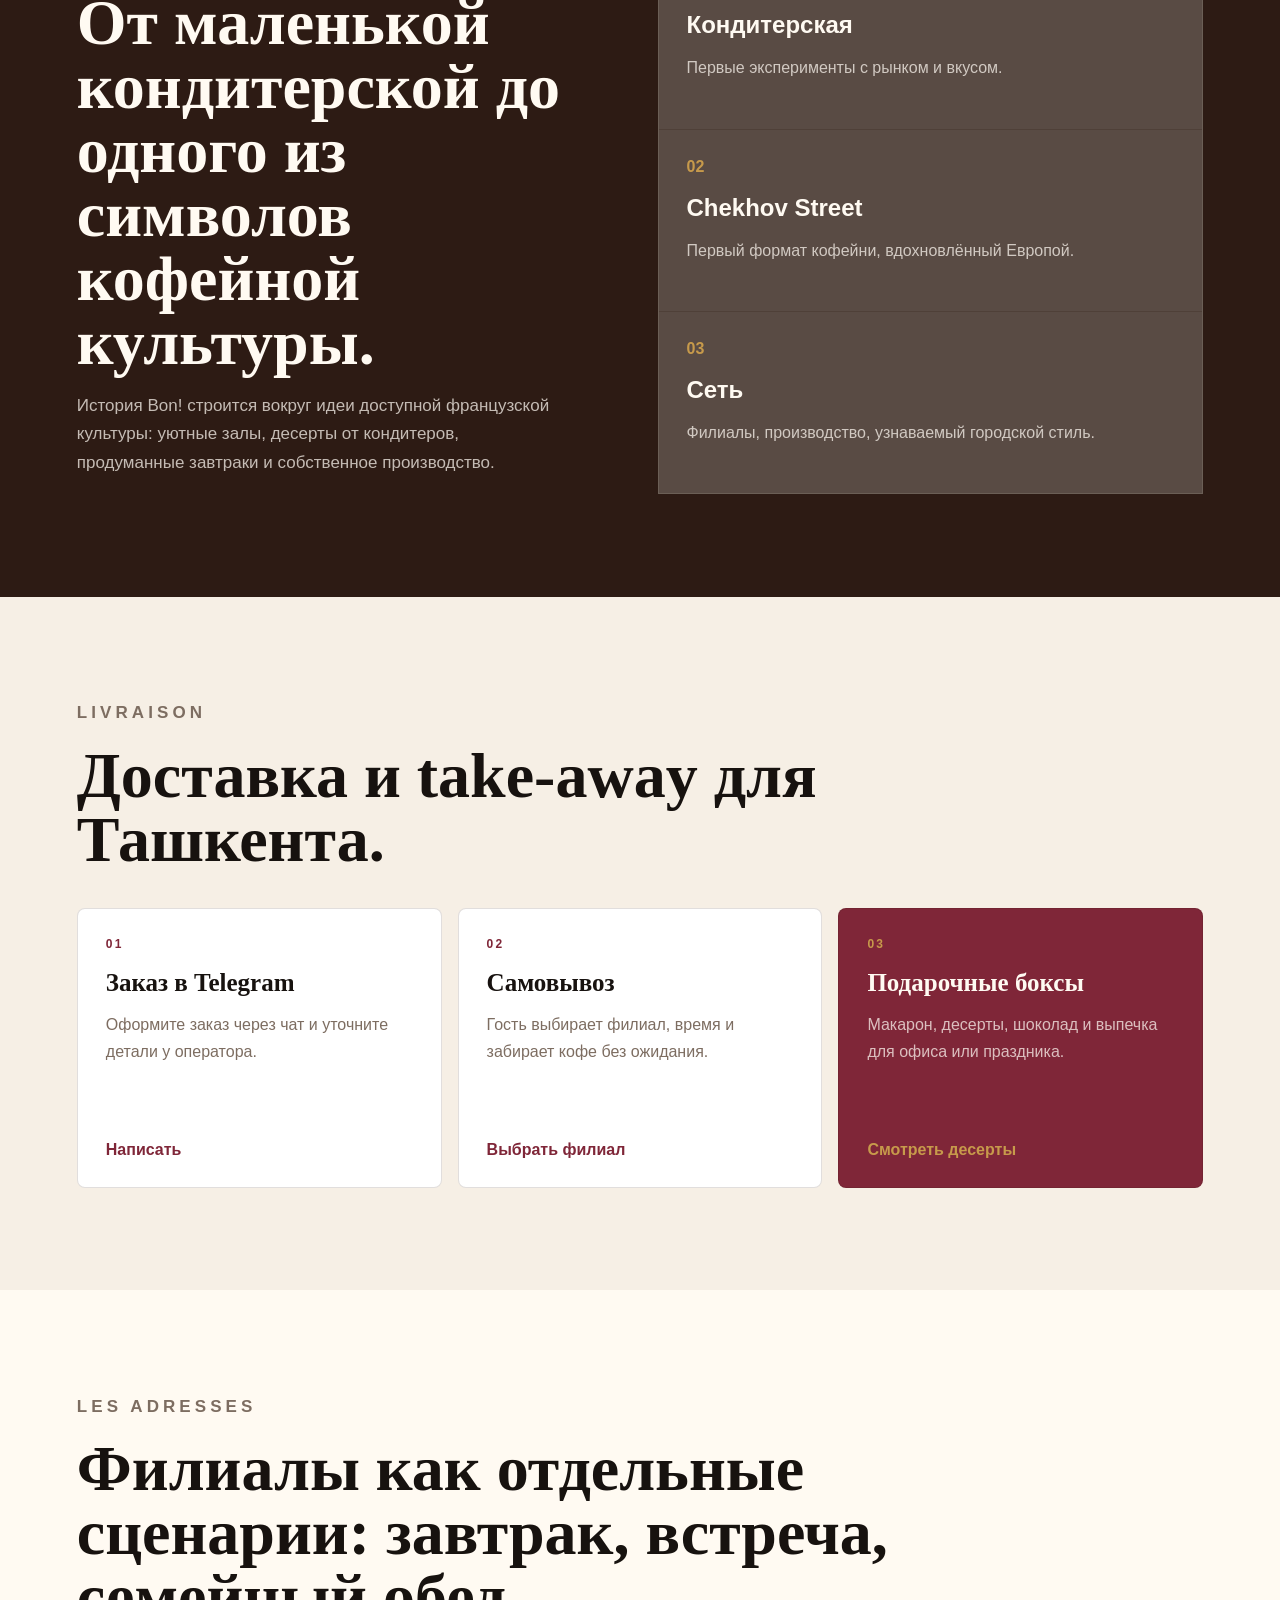
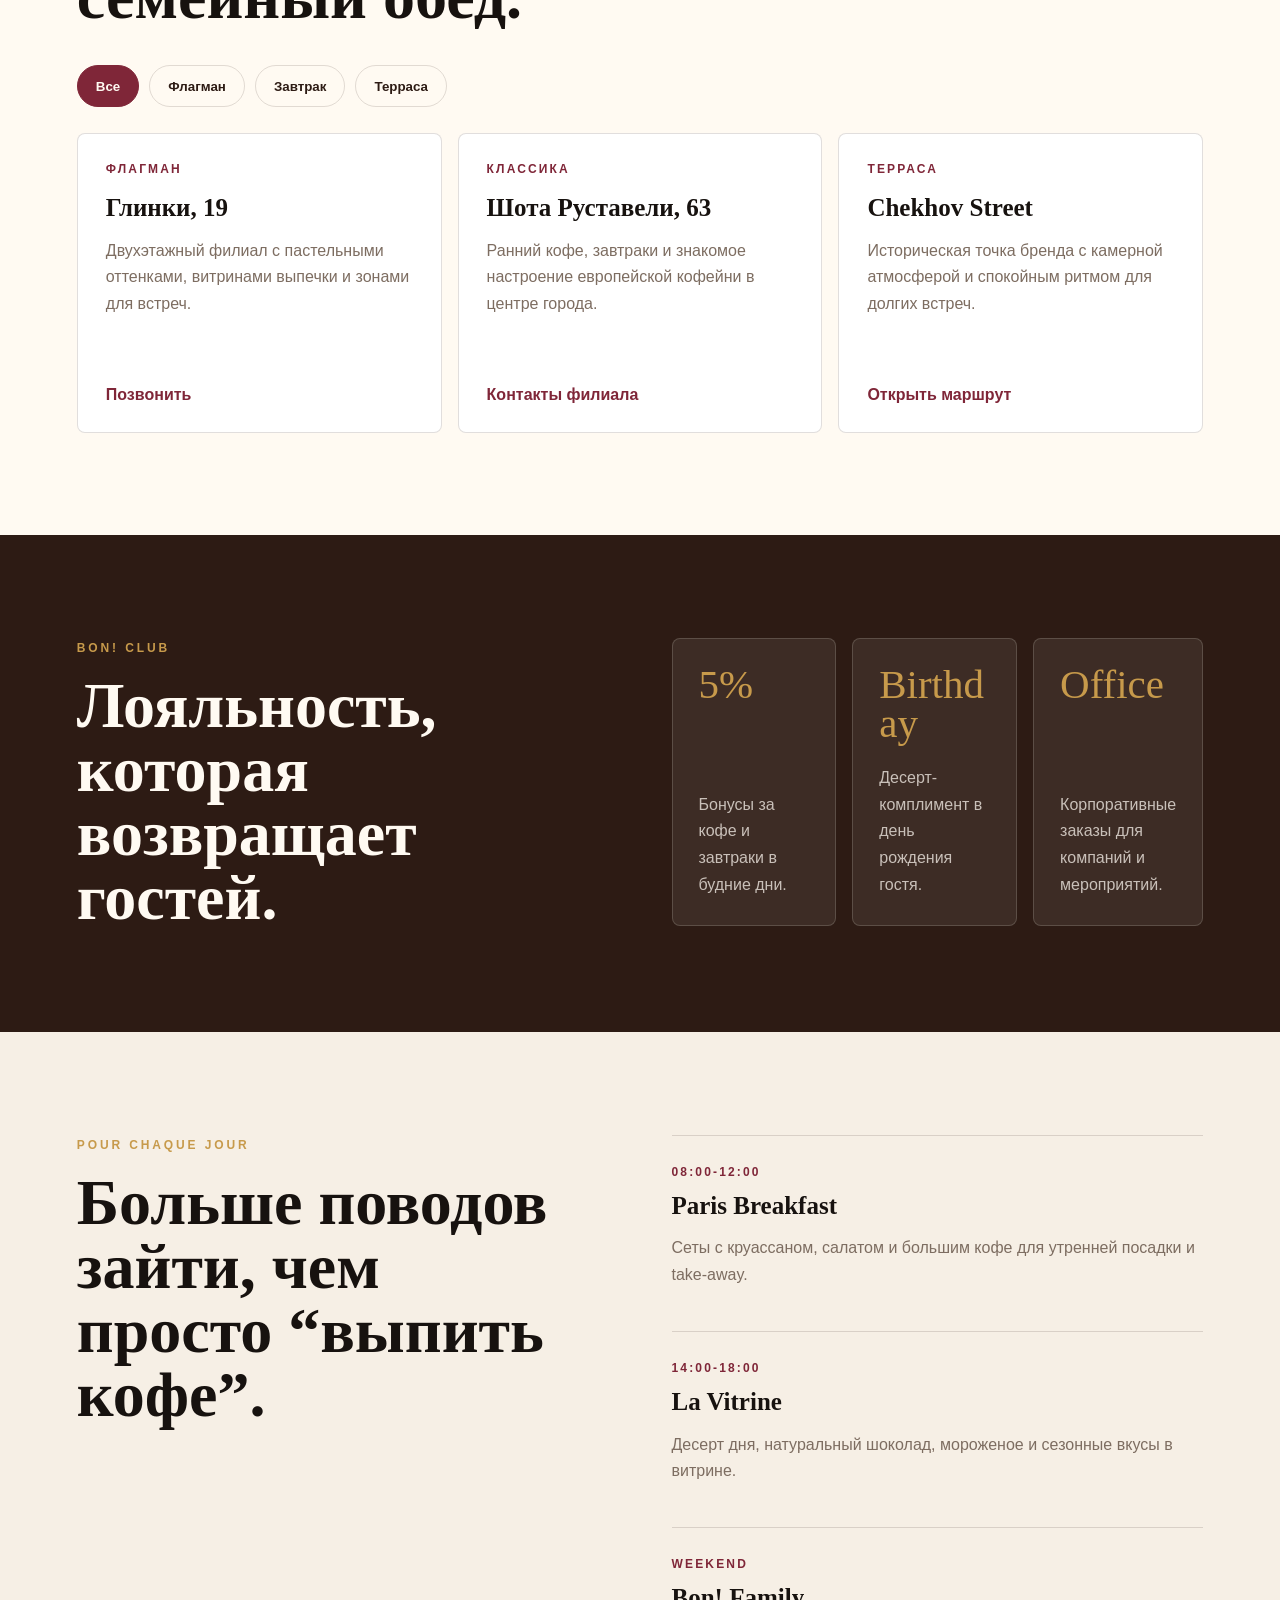
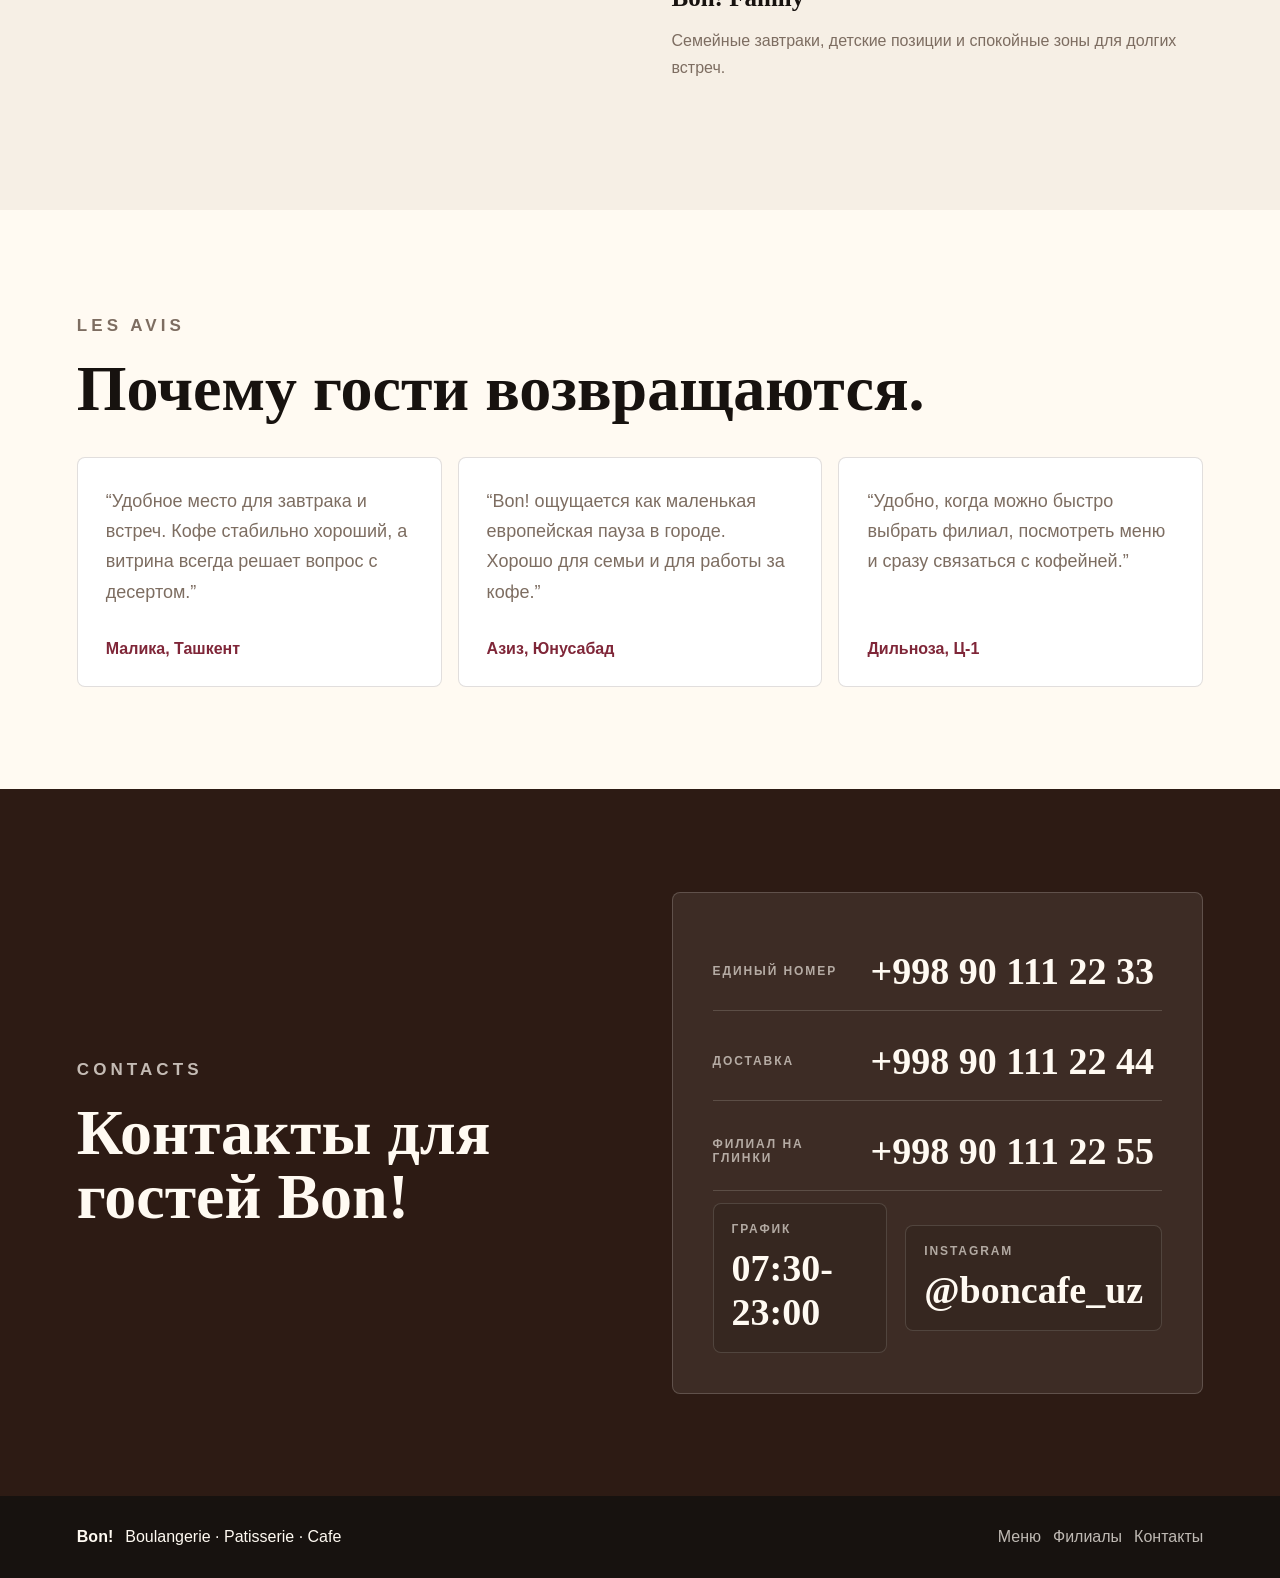
==== commit d62739ae: "Add files via upload" ====
--- a/index.html
+++ b/index.html
@@ -3,10 +3,10 @@
   <head>
     <meta charset="utf-8" />
     <meta name="viewport" content="width=device-width, initial-scale=1" />
-    <title>Bon! Cafe | Французская кофейня в Ташкенте</title>
+    <title>Bon! Cafe | Французская кофейня-кондитерская в Ташкенте</title>
     <meta
       name="description"
-      content="MVP сайта для сети кофеен Bon!: завтраки, французская выпечка, кофе, десерты, филиалы и атмосфера французской элегантности."
+      content="Bon! Cafe в Ташкенте: французская выпечка, завтраки, кофе, десерты, филиалы, доставка и уютные залы для встреч."
     />
     <link rel="preconnect" href="https://images.unsplash.com" />
     <link rel="stylesheet" href="styles.css" />
@@ -21,7 +21,7 @@
         <a href="menu.html">Меню</a>
         <a href="#mood">Атмосфера</a>
         <a href="#branches">Филиалы</a>
-        <a href="#events">События</a>
+        <a href="#delivery">Доставка</a>
       </nav>
       <a class="header-action" href="#contacts">Контакты</a>
     </header>
@@ -38,20 +38,48 @@
           <p class="eyebrow">Tachkent avec amour</p>
           <h1>Bon!</h1>
           <p class="hero-lede">
-            Французская кофейня для раннего завтрака, красивого обеда и вечера с
-            десертами, где кофе пахнет выпечкой, а интерьер держит мягкий
-            парижский ритм.
+            Французская кофейня-кондитерская в Ташкенте: свежая выпечка,
+            завтраки, кофе, десерты и тёплые залы для тех, кто любит красивые
+            городские паузы.
           </p>
           <div class="hero-actions">
             <a class="button button-primary" href="menu.html">Смотреть меню</a>
-            <a class="button button-ghost" href="#branches">Найти филиал</a>
+            <a class="button button-ghost" href="#delivery"
+              >Заказать доставку</a
+            >
           </div>
         </div>
         <aside class="hero-note" aria-label="Короткая информация">
           <span>07:30-23:00</span>
-          <span>Французские десерты</span>
-          <span>Кофейная культура Узбекистана</span>
+          <span>Завтраки каждый день</span>
+          <span>Филиалы по Ташкенту</span>
         </aside>
+      </section>
+
+      <section
+        class="quick-actions section-light"
+        aria-label="Быстрые действия"
+      >
+        <a href="menu.html">
+          <span>01</span>
+          <strong>Открыть меню</strong>
+          <p>Завтраки, выпечка, кофе, десерты и горячая кухня.</p>
+        </a>
+        <a href="#branches">
+          <span>02</span>
+          <strong>Найти филиал</strong>
+          <p>Выберите ближайшую точку для встречи, завтрака или take-away.</p>
+        </a>
+        <a href="#delivery">
+          <span>03</span>
+          <strong>Доставка</strong>
+          <p>Закажите кофе, завтраки и десерты домой или в офис.</p>
+        </a>
+        <a href="#contacts">
+          <span>04</span>
+          <strong>Связаться</strong>
+          <p>Номера, Instagram и график работы для гостей.</p>
+        </a>
       </section>
 
       <section class="intro section-light">
@@ -59,7 +87,7 @@
         <div class="intro-grid">
           <div>
             <h2>
-              Сайт, который показывает масштаб Bon!, а не просто адрес и меню.
+              Французская кофейня для завтраков, встреч и красивых городских пауз.
             </h2>
           </div>
           <div class="intro-copy">
@@ -68,11 +96,6 @@
               культурой: французские десерты, горячие блюда, салаты, напитки,
               натуральный шоколад и мороженое собственного производства.
             </p>
-            <p>
-              В MVP акцент на эмоции бренда: тёплый интерьер, витрины с
-              выпечкой, завтраки, городские филиалы и лёгкая французская
-              элегантность без перегруза.
-            </p>
           </div>
         </div>
         <div class="metrics" aria-label="Преимущества">
@@ -88,17 +111,41 @@
             <strong>Le Bon</strong>
             <span>круассаны, кофе, десерты и горячая кухня</span>
           </div>
+        </div>
+      </section>
+
+      <section class="season section-dark">
+        <div class="season-copy">
+          <p class="eyebrow">La saison</p>
+          <h2>Сезонные вкусы, которые хочется попробовать сегодня.</h2>
+
+          <a class="button button-primary" href="menu.html#dessert"
+            >Смотреть новинки</a
+          >
+        </div>
+        <div class="season-grid">
+          <article>
+            <span>New</span>
+            <strong>Berry eclair</strong>
+            <p>Эклер с ягодной глазурью и ванильным кремом.</p>
+          </article>
+          <article>
+            <span>Summer</span>
+            <strong>Espresso tonic</strong>
+            <p>Холодный кофейный напиток для жаркого Ташкента.</p>
+          </article>
+          <article>
+            <span>Gift</span>
+            <strong>Macaron box</strong>
+            <p>Набор макарон для визита, офиса или маленького праздника.</p>
+          </article>
         </div>
       </section>
 
       <section id="menu" class="menu-preview section-warm">
         <div class="section-head">
           <p class="eyebrow">Menu du jour</p>
-          <h2>Меню теперь живёт на отдельной странице.</h2>
-          <p>
-            На главной остаётся настроение бренда, а блюда, категории, цены и
-            сезонные сеты вынесены в полноценный раздел меню.
-          </p>
+          <h2>Завтраки, выпечка и кофе в отдельном меню.</h2>
         </div>
         <div class="menu-preview-grid">
           <a class="menu-preview-card" href="menu.html#breakfast">
@@ -202,16 +249,39 @@
         </div>
       </section>
 
+      <section id="delivery" class="delivery section-warm">
+        <div class="section-head">
+          <p class="eyebrow">Livraison</p>
+          <h2>Доставка и take-away для Ташкента.</h2>
+        </div>
+        <div class="delivery-layout">
+          <div class="delivery-card">
+            <span>01</span>
+            <h3>Заказ в Telegram</h3>
+            <p>Оформите заказ через чат и уточните детали у оператора.</p>
+            <a href="#contacts">Написать</a>
+          </div>
+          <div class="delivery-card">
+            <span>02</span>
+            <h3>Самовывоз</h3>
+            <p>Гость выбирает филиал, время и забирает кофе без ожидания.</p>
+            <a href="#branches">Выбрать филиал</a>
+          </div>
+          <div class="delivery-card accent">
+            <span>03</span>
+            <h3>Подарочные боксы</h3>
+            <p>Макарон, десерты, шоколад и выпечка для офиса или праздника.</p>
+            <a href="menu.html#dessert">Смотреть десерты</a>
+          </div>
+        </div>
+      </section>
+
       <section id="branches" class="branches section-light">
         <div class="section-head">
           <p class="eyebrow">Les adresses</p>
           <h2>
             Филиалы как отдельные сценарии: завтрак, встреча, семейный обед.
           </h2>
-          <p>
-            В MVP можно показать карту, фильтры по району и быстрые действия:
-            позвонить, построить маршрут, заказать.
-          </p>
         </div>
 
         <div class="branch-controls" aria-label="Фильтр филиалов">
@@ -252,10 +322,31 @@
             <span>Терраса</span>
             <h3>Chekhov Street</h3>
             <p>
-              Историческая точка бренда, которую на сайте можно раскрыть через
-              отдельный сторителлинг.
+              Историческая точка бренда с камерной атмосферой и спокойным
+              ритмом для долгих встреч.
             </p>
             <a href="#contacts">Открыть маршрут</a>
+          </article>
+        </div>
+      </section>
+
+      <section class="loyalty section-dark">
+        <div>
+          <p class="eyebrow">Bon! club</p>
+          <h2>Лояльность, которая возвращает гостей.</h2>
+        </div>
+        <div class="loyalty-list">
+          <article>
+            <span>5%</span>
+            <p>Бонусы за кофе и завтраки в будние дни.</p>
+          </article>
+          <article>
+            <span>Birthday</span>
+            <p>Десерт-комплимент в день рождения гостя.</p>
+          </article>
+          <article>
+            <span>Office</span>
+            <p>Корпоративные заказы для компаний и мероприятий.</p>
           </article>
         </div>
       </section>
@@ -295,11 +386,40 @@
         </div>
       </section>
 
+      <section class="reviews section-light">
+        <div class="section-head">
+          <p class="eyebrow">Les avis</p>
+          <h2>Почему гости возвращаются.</h2>
+        </div>
+        <div class="review-grid">
+          <article>
+            <p>
+              “Удобное место для завтрака и встреч. Кофе стабильно хороший, а
+              витрина всегда решает вопрос с десертом.”
+            </p>
+            <strong>Малика, Ташкент</strong>
+          </article>
+          <article>
+            <p>
+              “Bon! ощущается как маленькая европейская пауза в городе. Хорошо
+              для семьи и для работы за кофе.”
+            </p>
+            <strong>Азиз, Юнусабад</strong>
+          </article>
+          <article>
+            <p>
+              “Удобно, когда можно быстро выбрать филиал, посмотреть меню и
+              сразу связаться с кофейней.”
+            </p>
+            <strong>Дильноза, Ц-1</strong>
+          </article>
+        </div>
+      </section>
+
       <section id="contacts" class="contacts section-dark">
         <div class="contacts-copy">
           <p class="eyebrow">Contacts</p>
           <h2>Контакты для гостей Bon!</h2>
-          <p></p>
         </div>
         <div class="contact-board" aria-label="Контактные номера">
           <a class="contact-line" href="tel:+998901112233">
--- a/styles.css
+++ b/styles.css
@@ -239,13 +239,65 @@
   font-size: 14px;
 }
 
+.quick-actions {
+  display: grid;
+  grid-template-columns: repeat(4, 1fr);
+  gap: 1px;
+  padding-top: 0;
+  padding-bottom: 0;
+  border-bottom: 1px solid var(--line);
+  background: var(--line);
+}
+
+.quick-actions a {
+  min-height: 210px;
+  display: flex;
+  flex-direction: column;
+  justify-content: space-between;
+  padding: 28px;
+  color: var(--espresso);
+  text-decoration: none;
+  background: var(--linen);
+}
+
+.quick-actions span,
+.season-grid span,
+.delivery-card span,
+.popular-grid span,
+.order-steps span {
+  color: var(--bordeaux);
+  font-size: 12px;
+  font-weight: 900;
+  letter-spacing: 0.18em;
+  text-transform: uppercase;
+}
+
+.quick-actions strong {
+  margin-top: auto;
+  font-family: Georgia, "Times New Roman", serif;
+  font-size: 27px;
+}
+
+.quick-actions p {
+  margin-bottom: 0;
+  color: var(--muted);
+}
+
 section:not(.hero) {
   padding: clamp(70px, 8vw, 120px) clamp(20px, 6vw, 90px);
 }
 
+.quick-actions.section-light {
+  padding-top: 0;
+  padding-bottom: 0;
+}
+
 .intro-grid,
+.season,
 .split,
-.contacts {
+.contacts,
+.loyalty,
+.menu-order {
   display: grid;
   grid-template-columns: minmax(0, 0.95fr) minmax(320px, 1fr);
   gap: clamp(32px, 7vw, 110px);
@@ -307,6 +359,48 @@
   max-width: 230px;
   margin-top: 12px;
   color: var(--muted);
+}
+
+.season {
+  align-items: center;
+}
+
+.season-copy p {
+  max-width: 620px;
+  color: rgba(255, 250, 242, 0.72);
+  font-size: 17px;
+}
+
+.season-copy .button {
+  margin-top: 18px;
+}
+
+.season-grid {
+  display: grid;
+  gap: 14px;
+}
+
+.season-grid article {
+  padding: 26px;
+  border: 1px solid rgba(255, 250, 242, 0.16);
+  border-radius: 8px;
+  background: rgba(255, 250, 242, 0.08);
+}
+
+.season-grid span {
+  color: var(--brass);
+}
+
+.season-grid strong {
+  display: block;
+  margin-top: 14px;
+  font-family: Georgia, "Times New Roman", serif;
+  font-size: 30px;
+}
+
+.season-grid p {
+  margin-bottom: 0;
+  color: rgba(255, 250, 242, 0.72);
 }
 
 .section-head {
@@ -484,6 +578,10 @@
   font-size: clamp(18px, 2vw, 25px);
 }
 
+.menu-hero .hero-actions {
+  margin-top: 28px;
+}
+
 .menu-hero-photo {
   height: min(62vh, 620px);
   min-height: 420px;
@@ -593,6 +691,67 @@
 .signature-grid p {
   margin-bottom: 24px;
   color: var(--muted);
+}
+
+.popular-grid {
+  display: grid;
+  grid-template-columns: repeat(4, 1fr);
+  gap: 16px;
+}
+
+.popular-grid article {
+  min-height: 260px;
+  display: flex;
+  flex-direction: column;
+  padding: 24px;
+  border: 1px solid var(--line);
+  border-radius: 8px;
+  background: #fff;
+  box-shadow: 0 14px 42px rgba(45, 27, 20, 0.07);
+}
+
+.popular-grid strong {
+  margin-top: 18px;
+  font-family: Georgia, "Times New Roman", serif;
+  font-size: 28px;
+}
+
+.popular-grid p {
+  color: var(--muted);
+}
+
+.popular-grid b {
+  margin-top: auto;
+  color: var(--bordeaux);
+  font-size: 18px;
+}
+
+.menu-order {
+  align-items: start;
+}
+
+.order-steps {
+  display: grid;
+  gap: 1px;
+  background: rgba(255, 250, 242, 0.16);
+  border: 1px solid rgba(255, 250, 242, 0.16);
+}
+
+.order-steps article {
+  padding: 28px;
+  background: rgba(255, 250, 242, 0.06);
+}
+
+.order-steps span {
+  color: var(--brass);
+}
+
+.order-steps h3 {
+  margin-top: 18px;
+}
+
+.order-steps p {
+  color: rgba(255, 250, 242, 0.72);
 }
 
 .mood-grid {
@@ -717,6 +876,87 @@
   text-decoration: none;
 }
 
+.delivery-layout,
+.review-grid,
+.loyalty-list {
+  display: grid;
+  grid-template-columns: repeat(3, 1fr);
+  gap: 16px;
+}
+
+.delivery-card,
+.review-grid article {
+  min-height: 280px;
+  display: flex;
+  flex-direction: column;
+  padding: 28px;
+  border: 1px solid var(--line);
+  border-radius: 8px;
+  background: #fff;
+}
+
+.delivery-card.accent {
+  color: var(--linen);
+  background: var(--bordeaux);
+}
+
+.delivery-card h3 {
+  margin-top: 18px;
+}
+
+.delivery-card p,
+.review-grid p {
+  color: var(--muted);
+}
+
+.delivery-card.accent p {
+  color: rgba(255, 250, 242, 0.72);
+}
+
+.delivery-card a {
+  margin-top: auto;
+  color: var(--bordeaux);
+  font-weight: 800;
+  text-decoration: none;
+}
+
+.delivery-card.accent a,
+.delivery-card.accent span {
+  color: var(--brass);
+}
+
+.loyalty {
+  align-items: start;
+}
+
+.loyalty-list article {
+  min-height: 210px;
+  display: grid;
+  grid-template-rows: auto 1fr;
+  align-content: start;
+  gap: 22px;
+  padding: 26px;
+  border: 1px solid rgba(255, 250, 242, 0.16);
+  border-radius: 8px;
+  background: rgba(255, 250, 242, 0.08);
+}
+
+.loyalty-list span {
+  display: block;
+  max-width: 100%;
+  color: var(--brass);
+  font-family: Georgia, "Times New Roman", serif;
+  font-size: clamp(32px, 3.2vw, 52px);
+  line-height: 0.95;
+  overflow-wrap: anywhere;
+}
+
+.loyalty-list p {
+  align-self: end;
+  margin: 0;
+  color: rgba(255, 250, 242, 0.72);
+}
+
 .event-list {
   display: grid;
   gap: 16px;
@@ -734,6 +974,20 @@
 .event-list p {
   margin-bottom: 0;
   color: var(--muted);
+}
+
+.review-grid article {
+  min-height: 230px;
+  justify-content: space-between;
+}
+
+.review-grid p {
+  margin-top: 0;
+  font-size: 18px;
+}
+
+.review-grid strong {
+  color: var(--bordeaux);
 }
 
 .contacts {
@@ -828,14 +1082,18 @@
   }
 
   .intro-grid,
+  .season,
   .split,
   .contacts,
+  .loyalty,
+  .menu-order,
   .menu-layout,
   .story {
     grid-template-columns: 1fr;
   }
 
   .metrics,
+  .quick-actions,
   .branch-grid,
   .mood-grid,
   .menu-preview-grid,
@@ -843,7 +1101,11 @@
   .menu-catalog-head,
   .menu-board,
   .menu-list-expanded,
-  .signature-grid {
+  .signature-grid,
+  .popular-grid,
+  .delivery-layout,
+  .review-grid,
+  .loyalty-list {
     grid-template-columns: 1fr;
   }
 
@@ -868,6 +1130,10 @@
     font-size: 13px;
   }
 
+  .quick-actions a {
+    min-height: 150px;
+  }
+
   .hero {
     min-height: 92vh;
     padding: 104px 18px 44px;
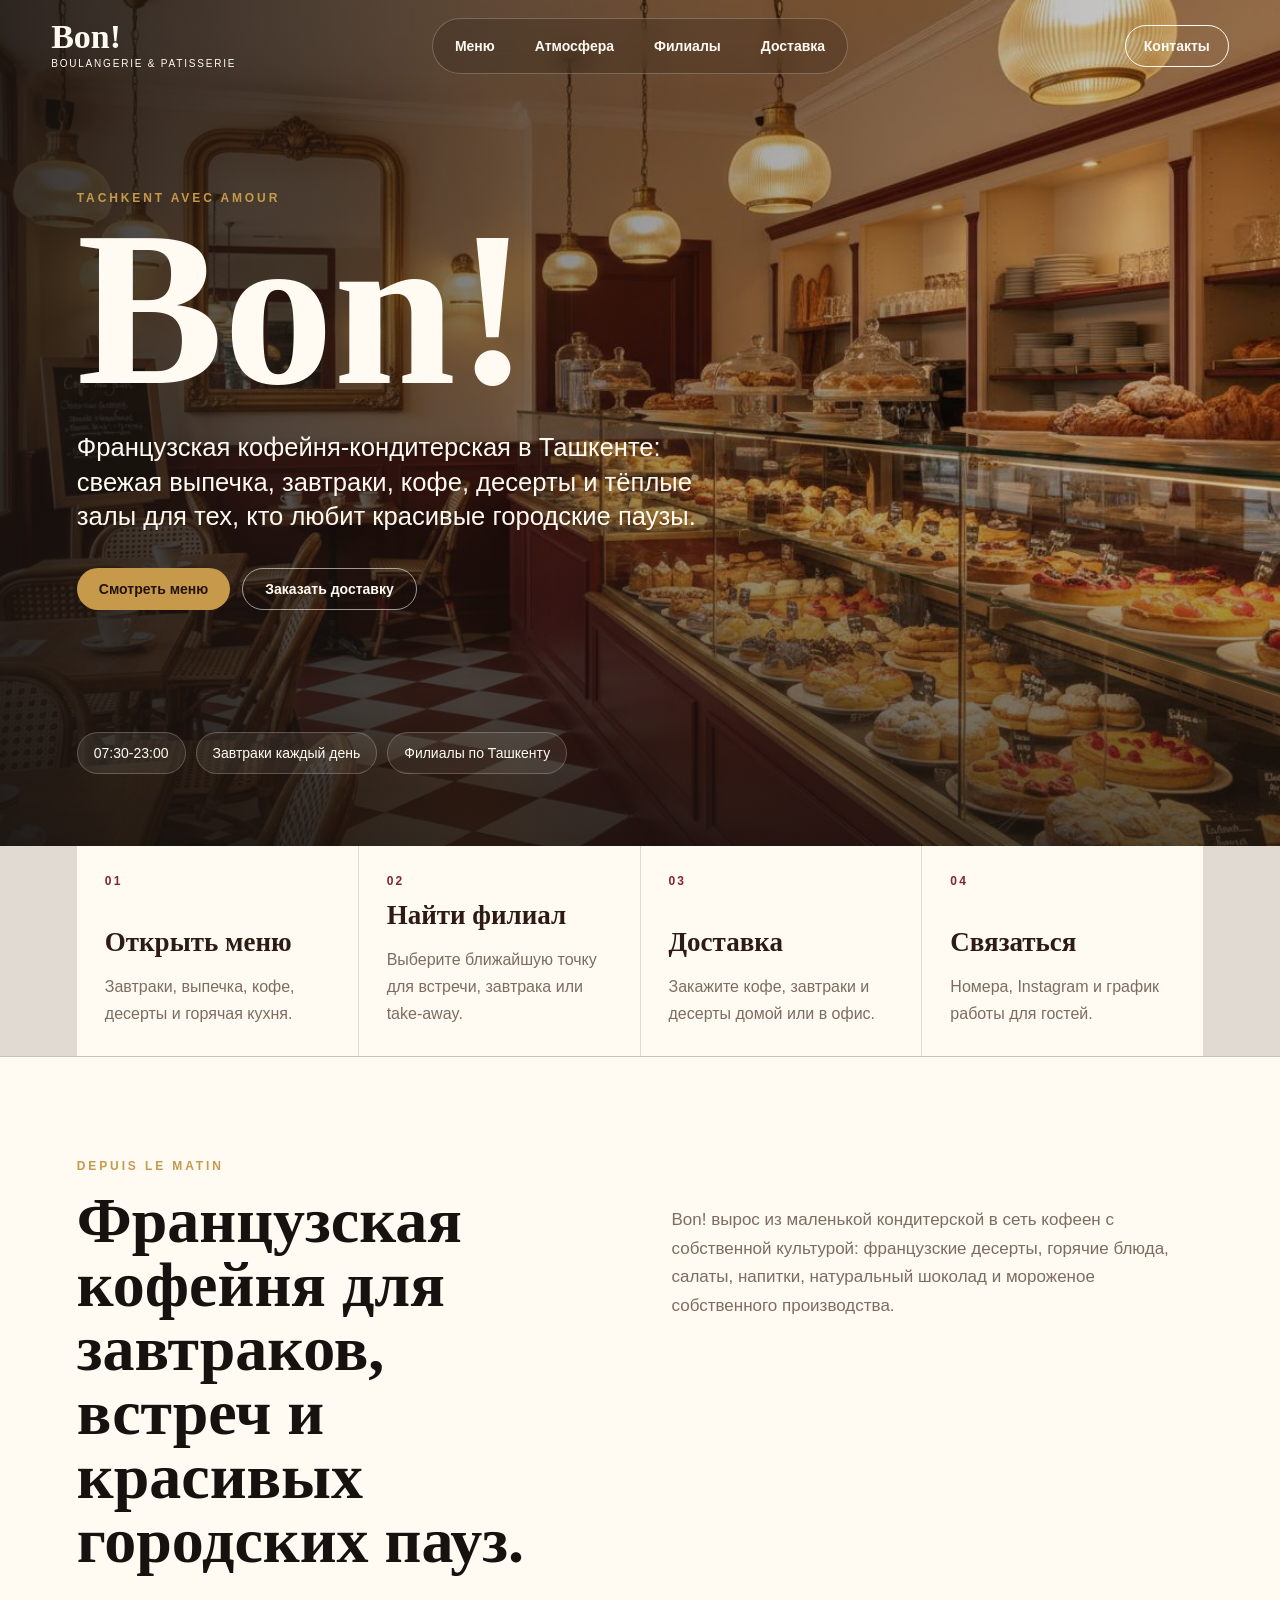
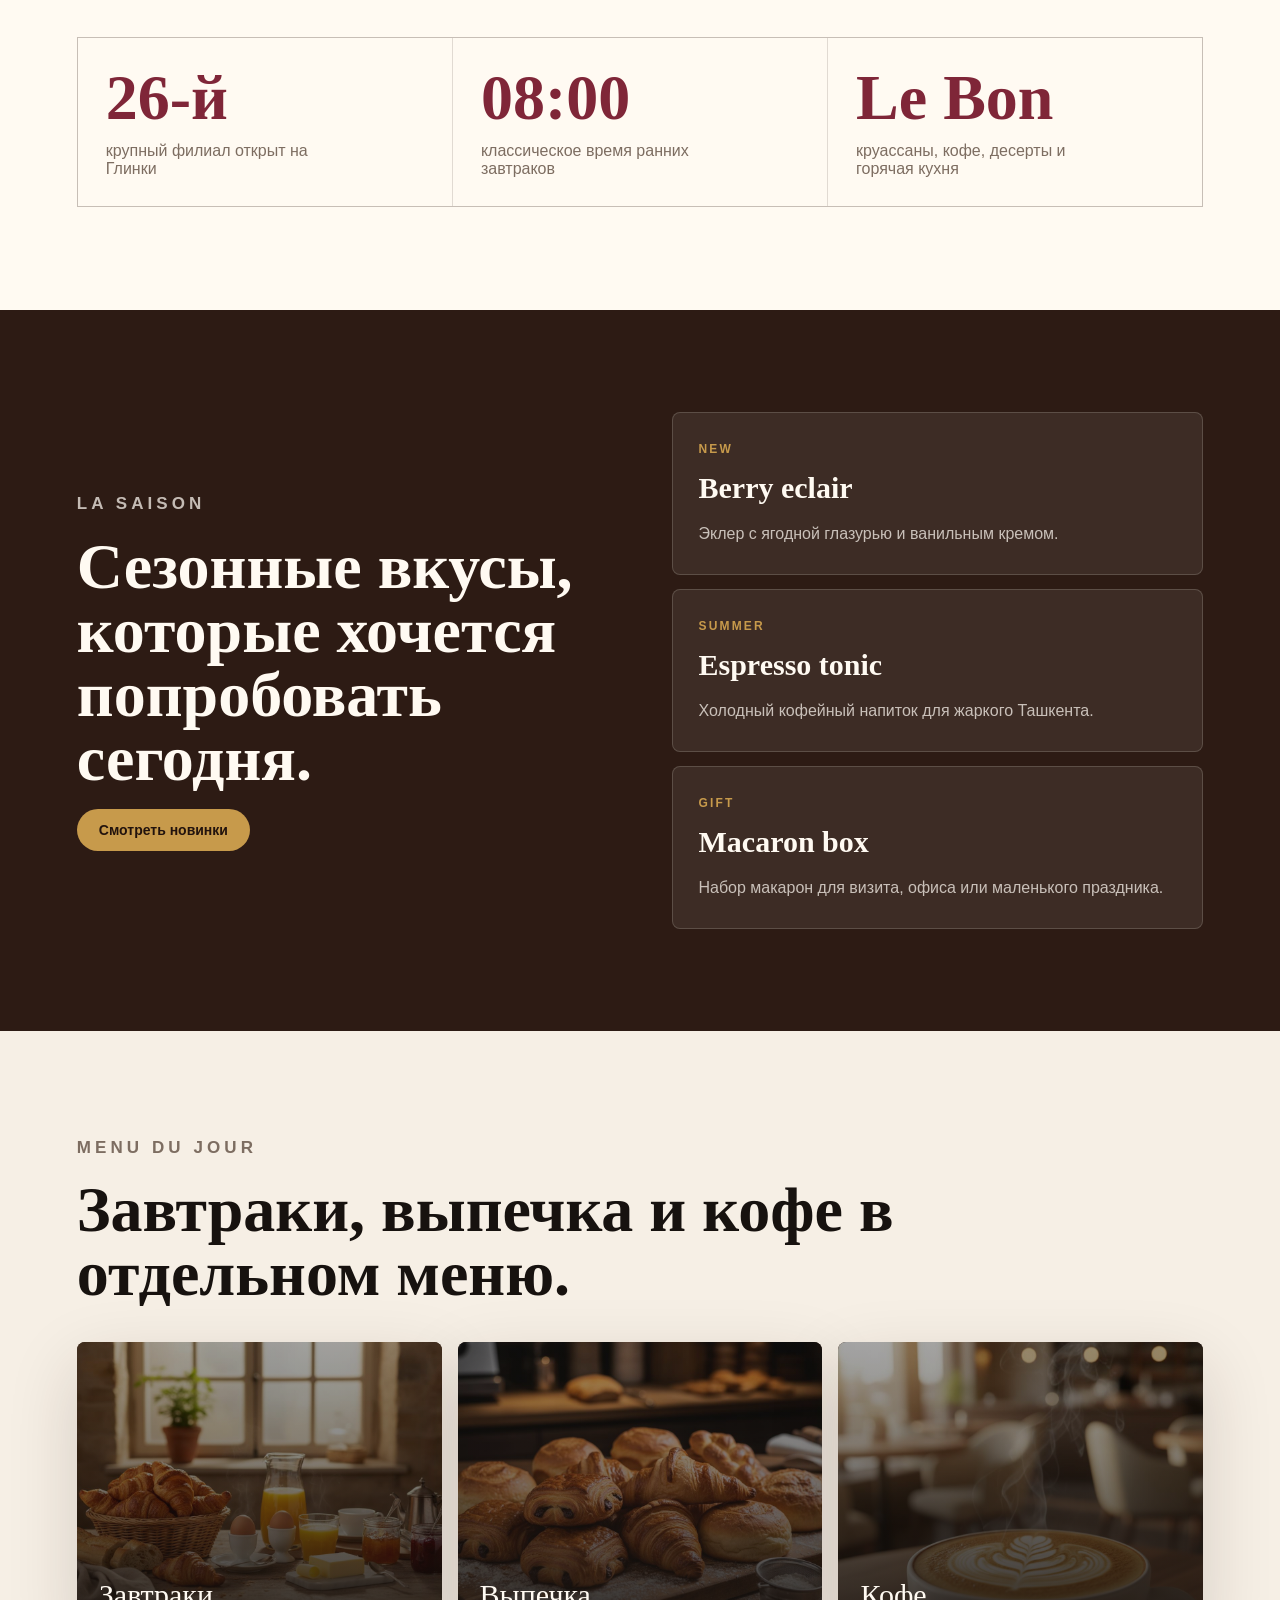
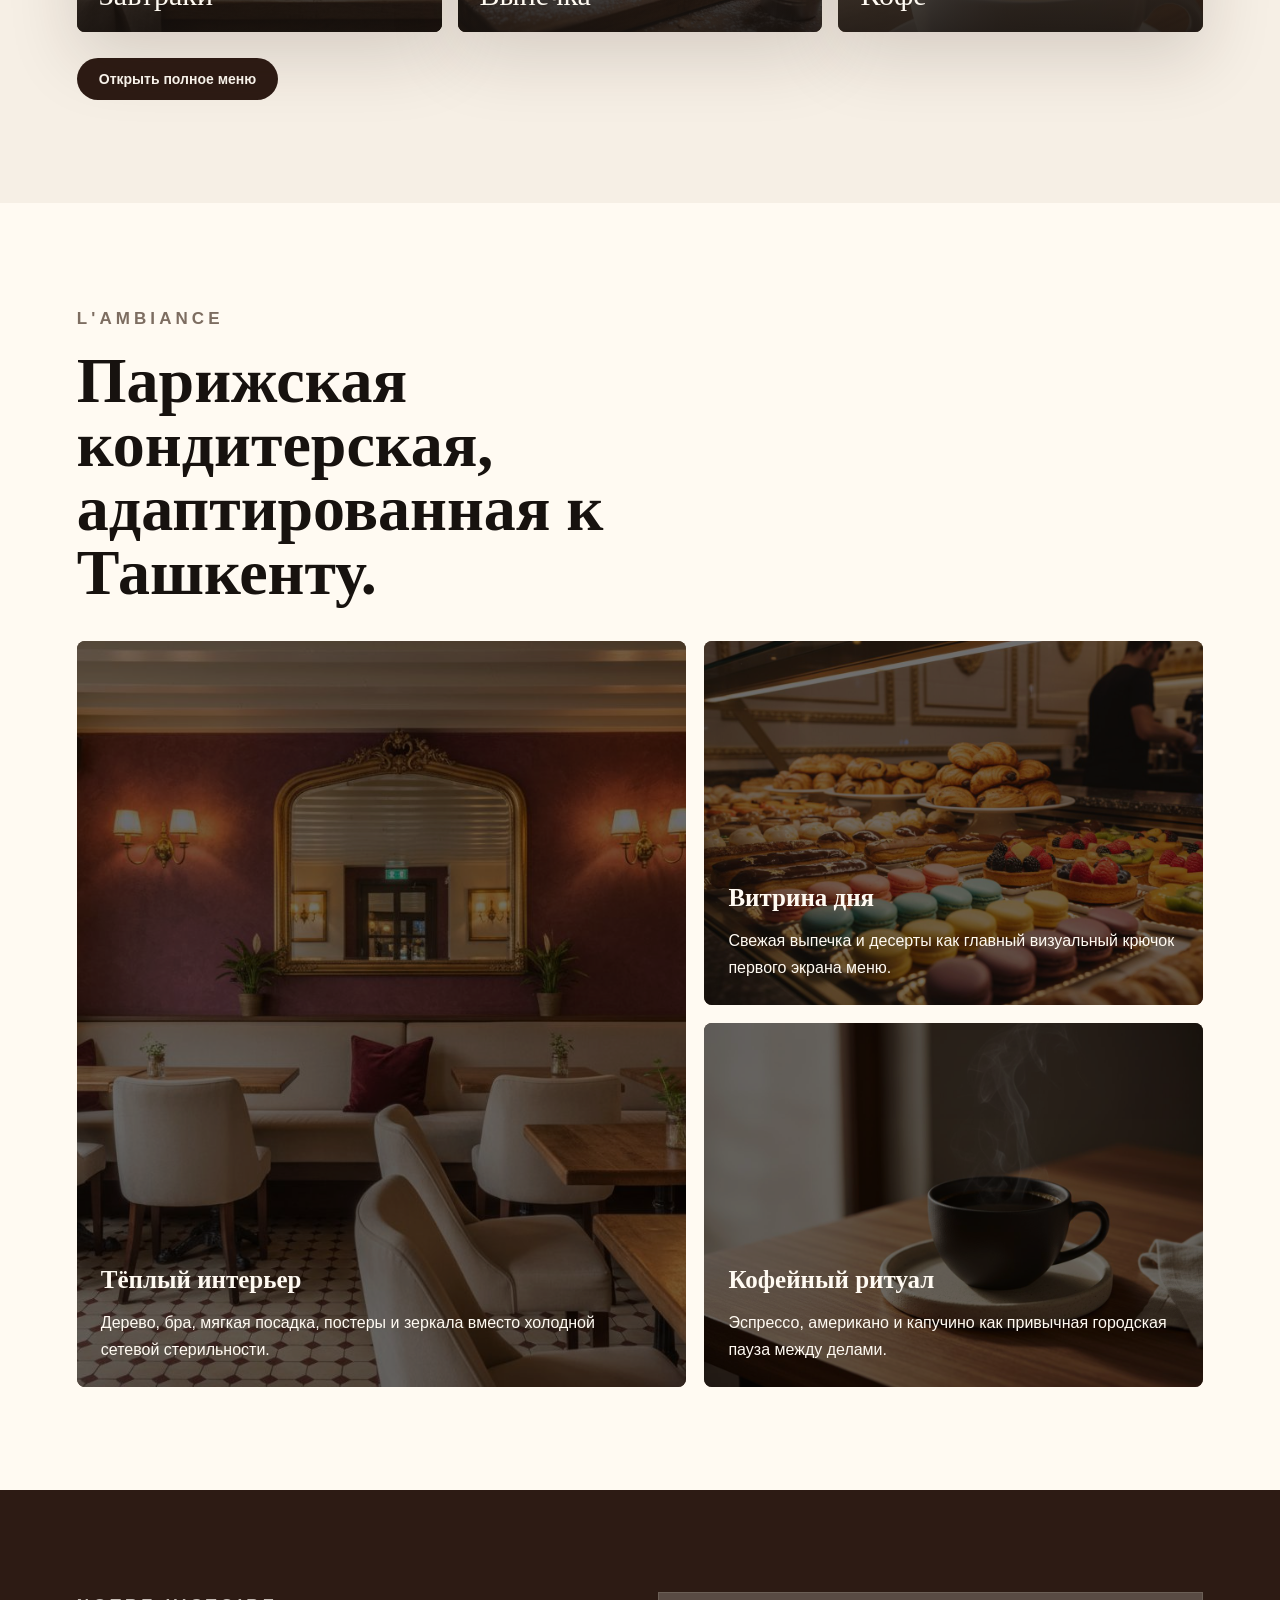
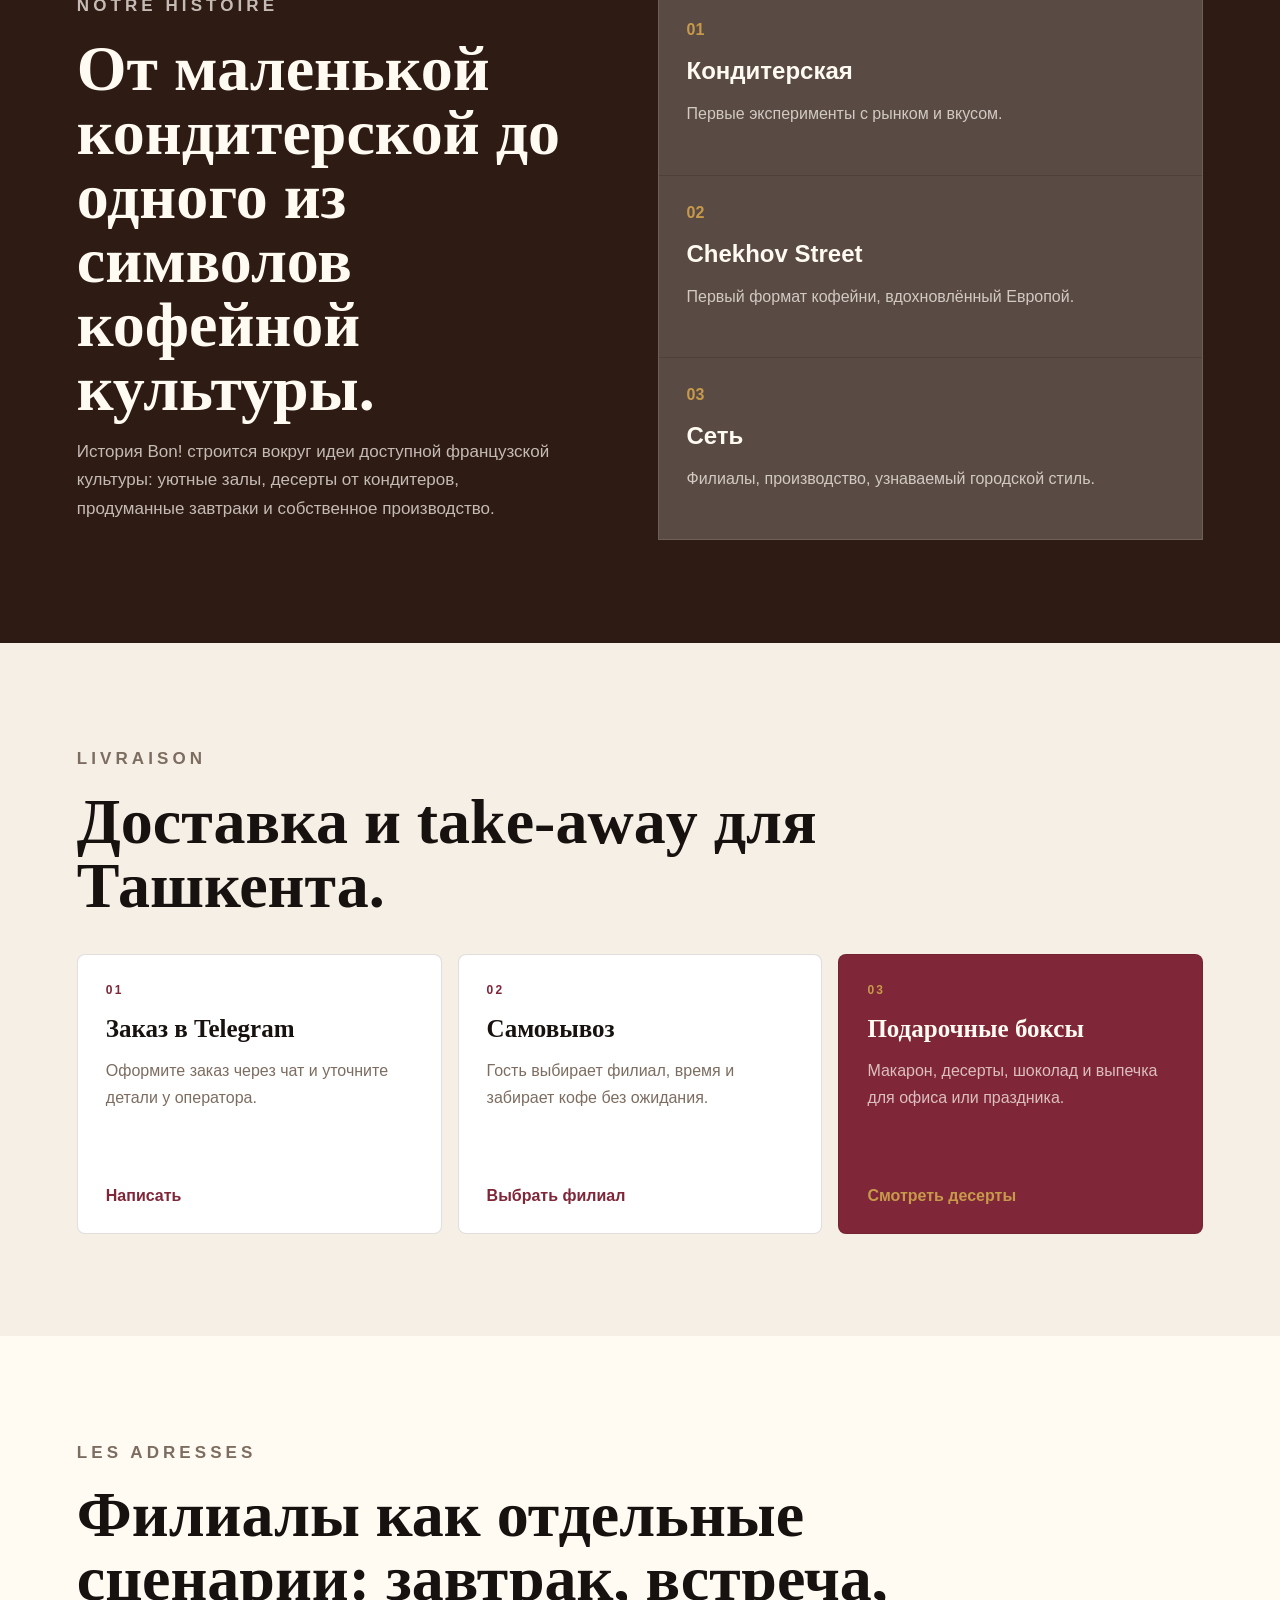
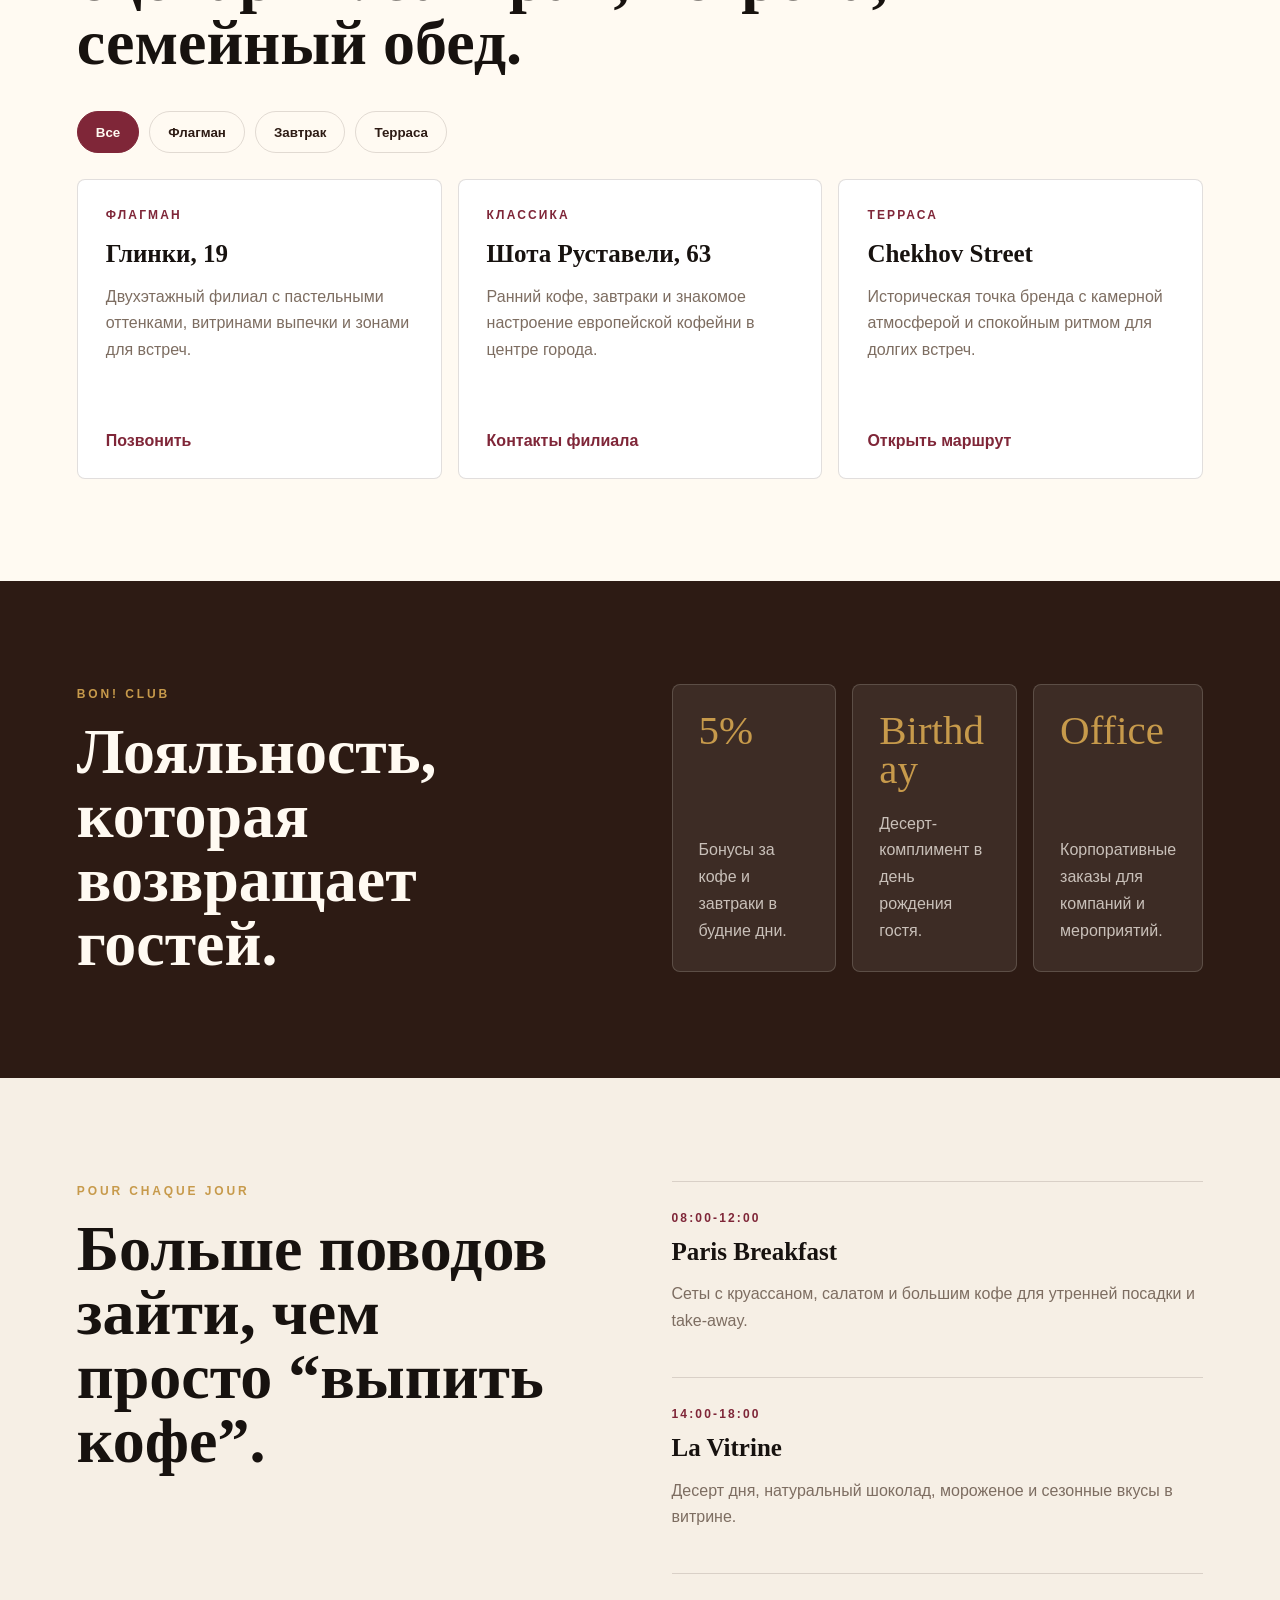
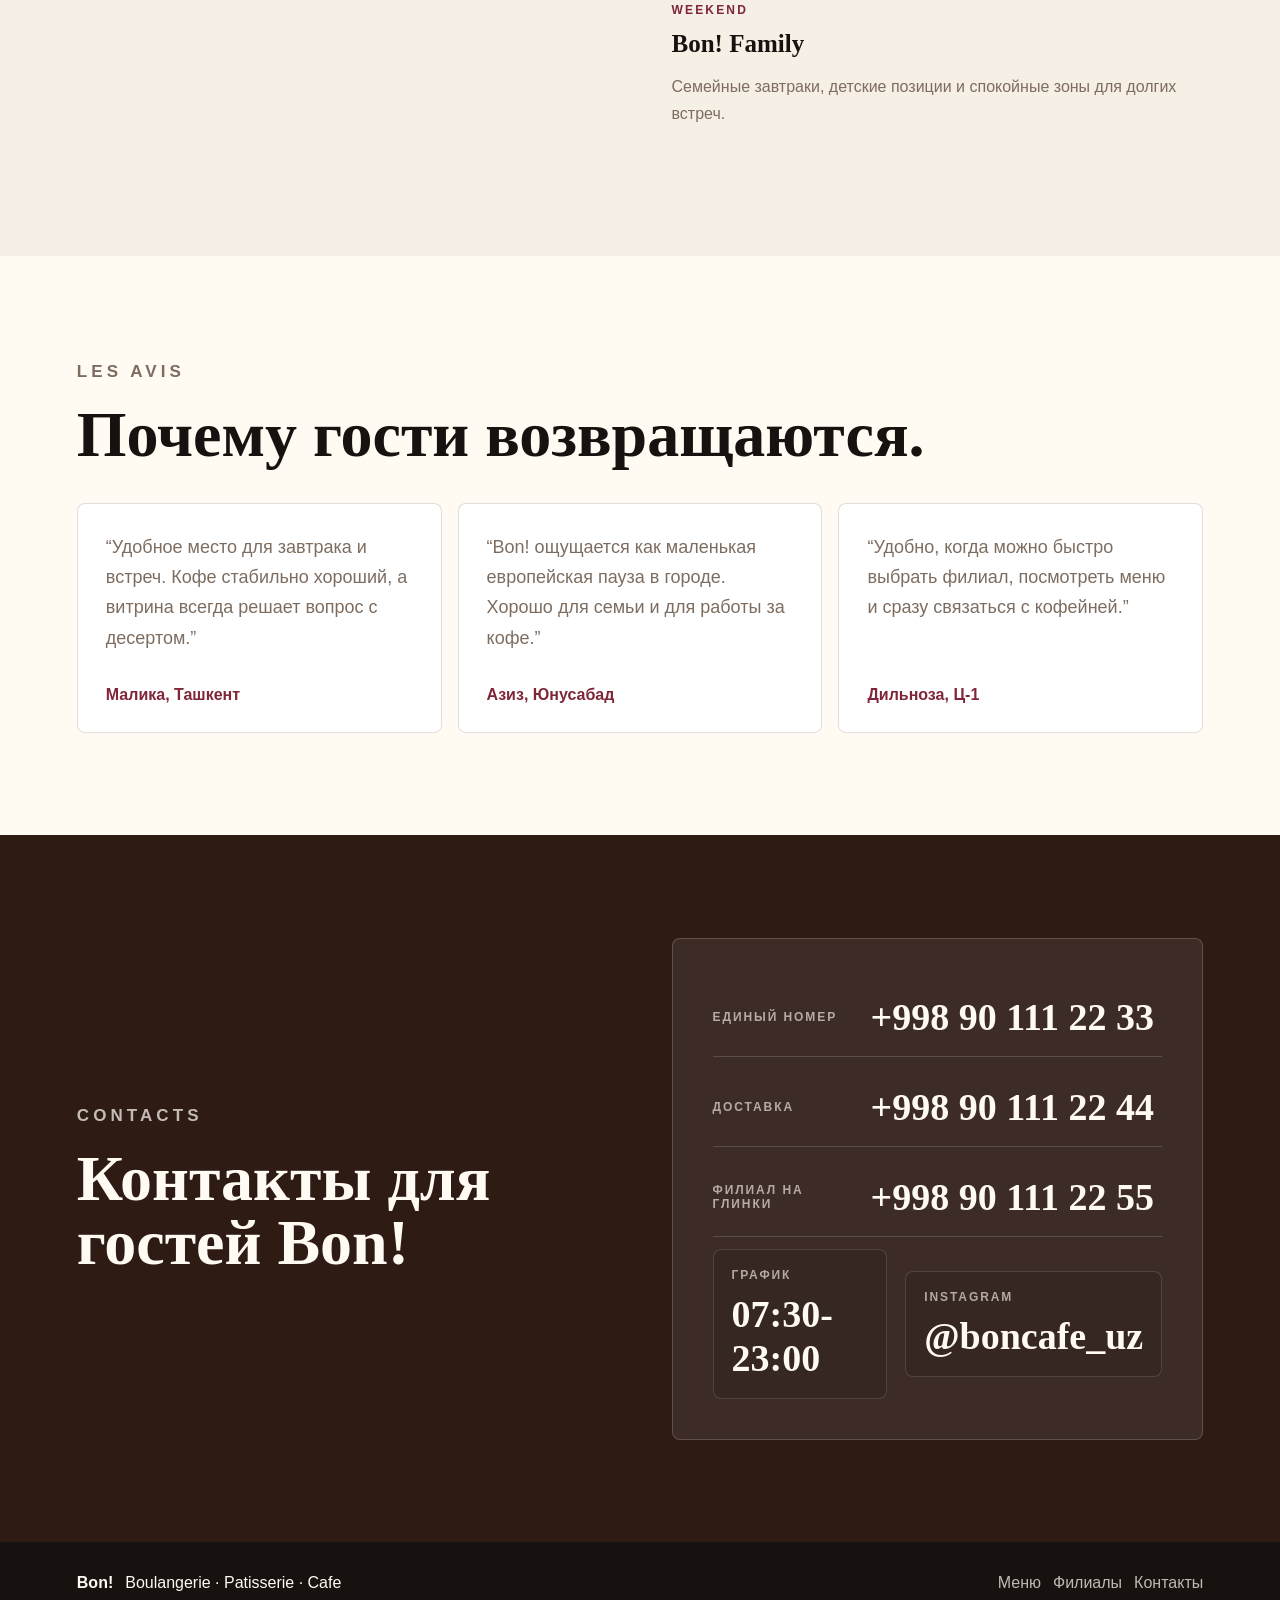
==== commit 80361e1f: "Add files via upload" ====
--- a/index.html
+++ b/index.html
@@ -8,7 +8,6 @@
       name="description"
       content="Bon! Cafe в Ташкенте: французская выпечка, завтраки, кофе, десерты, филиалы, доставка и уютные залы для встреч."
     />
-    <link rel="preconnect" href="https://images.unsplash.com" />
     <link rel="stylesheet" href="styles.css" />
   </head>
   <body>
@@ -30,7 +29,7 @@
       <section class="hero section-dark">
         <div class="hero-media" aria-hidden="true">
           <img
-            src="https://images.unsplash.com/photo-1514933651103-005eec06c04b?auto=format&fit=crop&w=1800&q=82"
+            src="hero-main.jpg"
             alt=""
           />
         </div>
@@ -150,21 +149,21 @@
         <div class="menu-preview-grid">
           <a class="menu-preview-card" href="menu.html#breakfast">
             <img
-              src="https://images.unsplash.com/photo-1484723091739-30a097e8f929?auto=format&fit=crop&w=1200&q=82"
+              src="menu-breakfast.jpg"
               alt="Завтрак с кофе и выпечкой"
             />
             <span>Завтраки</span>
           </a>
           <a class="menu-preview-card" href="menu.html#pastry">
             <img
-              src="https://images.unsplash.com/photo-1509440159596-0249088772ff?auto=format&fit=crop&w=900&q=82"
+              src="menu-pastry.jpg"
               alt="Свежая выпечка"
             />
             <span>Выпечка</span>
           </a>
           <a class="menu-preview-card" href="menu.html#coffee">
             <img
-              src="https://images.unsplash.com/photo-1509042239860-f550ce710b93?auto=format&fit=crop&w=900&q=82"
+              src="menu-coffee.jpg"
               alt="Чашка кофе"
             />
             <span>Кофе</span>
@@ -181,7 +180,7 @@
         <div class="mood-grid">
           <article class="mood-item large">
             <img
-              src="https://images.unsplash.com/photo-1554118811-1e0d58224f24?auto=format&fit=crop&w=1300&q=82"
+              src="mood-interior.jpg"
               alt="Уютная кофейня с деревянными столами"
             />
             <div>
@@ -194,7 +193,7 @@
           </article>
           <article class="mood-item">
             <img
-              src="https://images.unsplash.com/photo-1509440159596-0249088772ff?auto=format&fit=crop&w=900&q=82"
+              src="mood-display.jpg"
               alt="Свежая выпечка"
             />
             <div>
@@ -207,7 +206,7 @@
           </article>
           <article class="mood-item">
             <img
-              src="https://images.unsplash.com/photo-1509042239860-f550ce710b93?auto=format&fit=crop&w=900&q=82"
+              src="mood-coffee.jpg"
               alt="Чашка кофе"
             />
             <div>
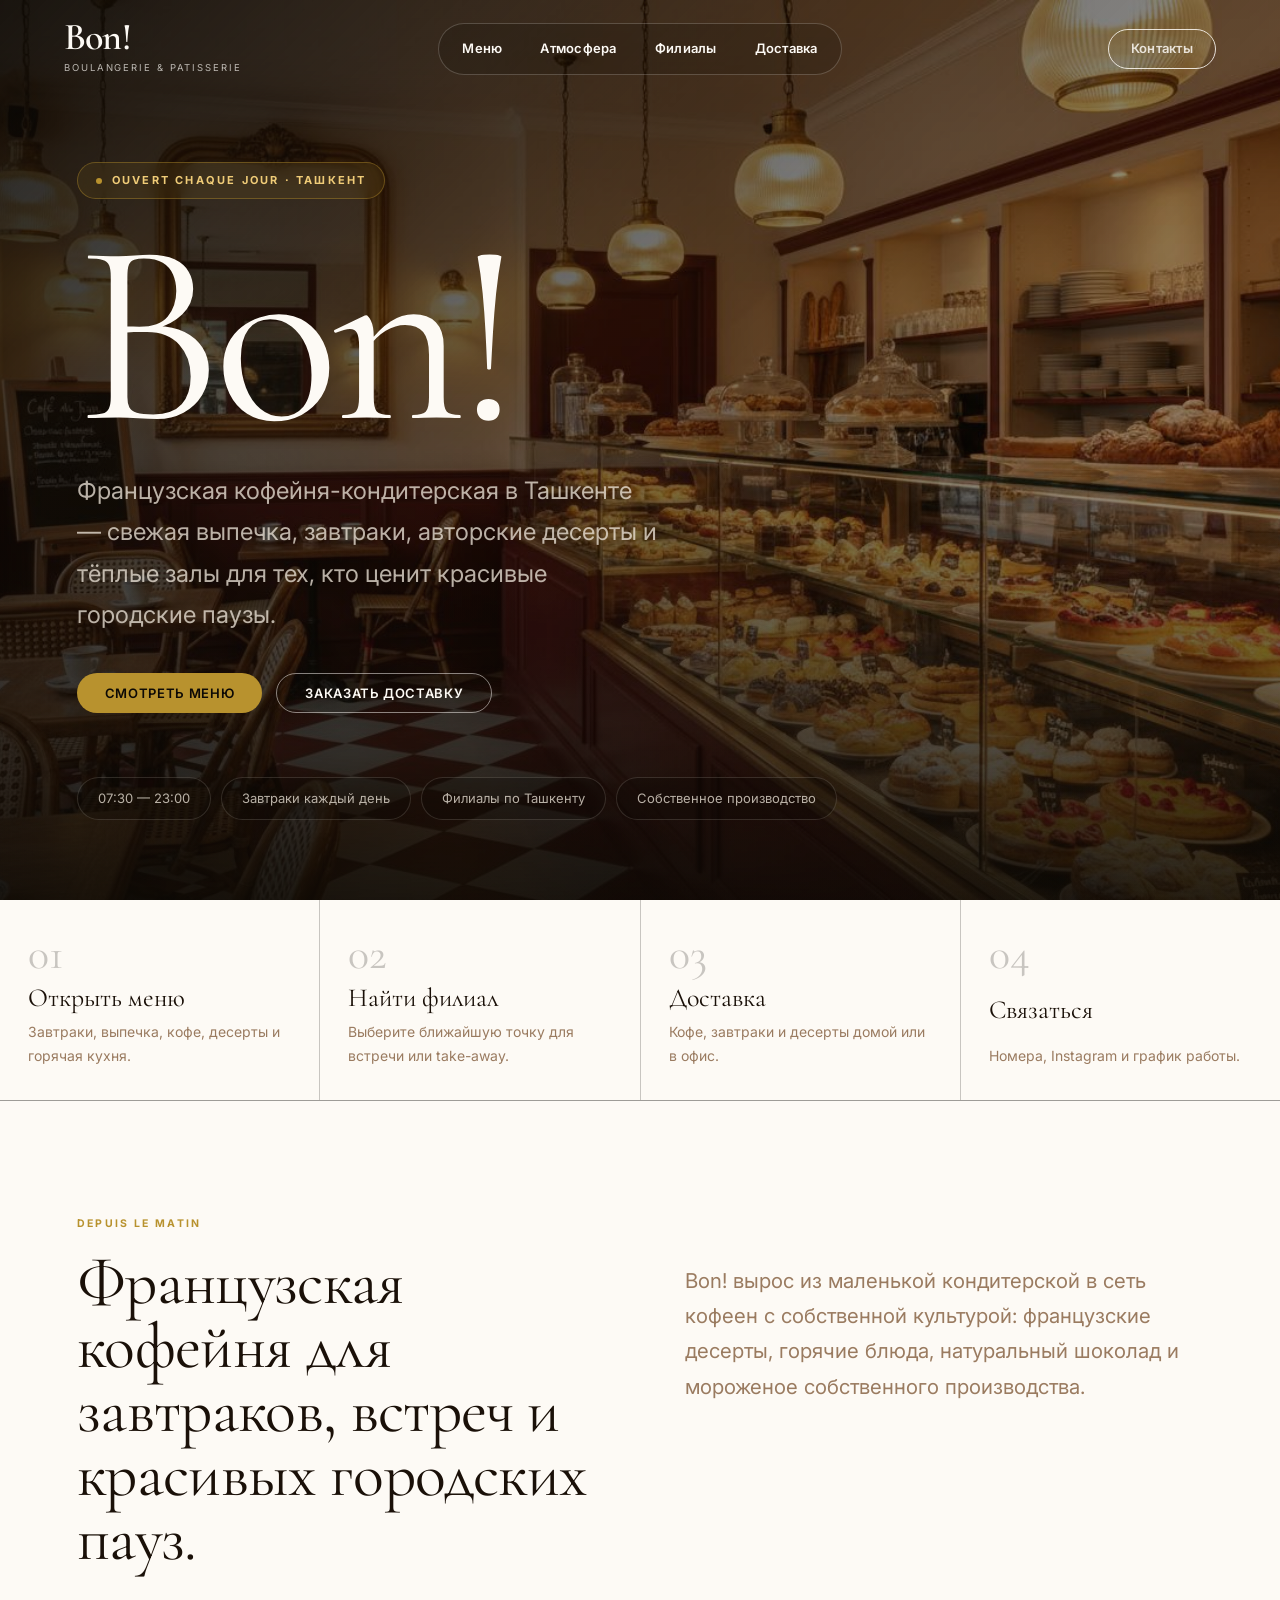
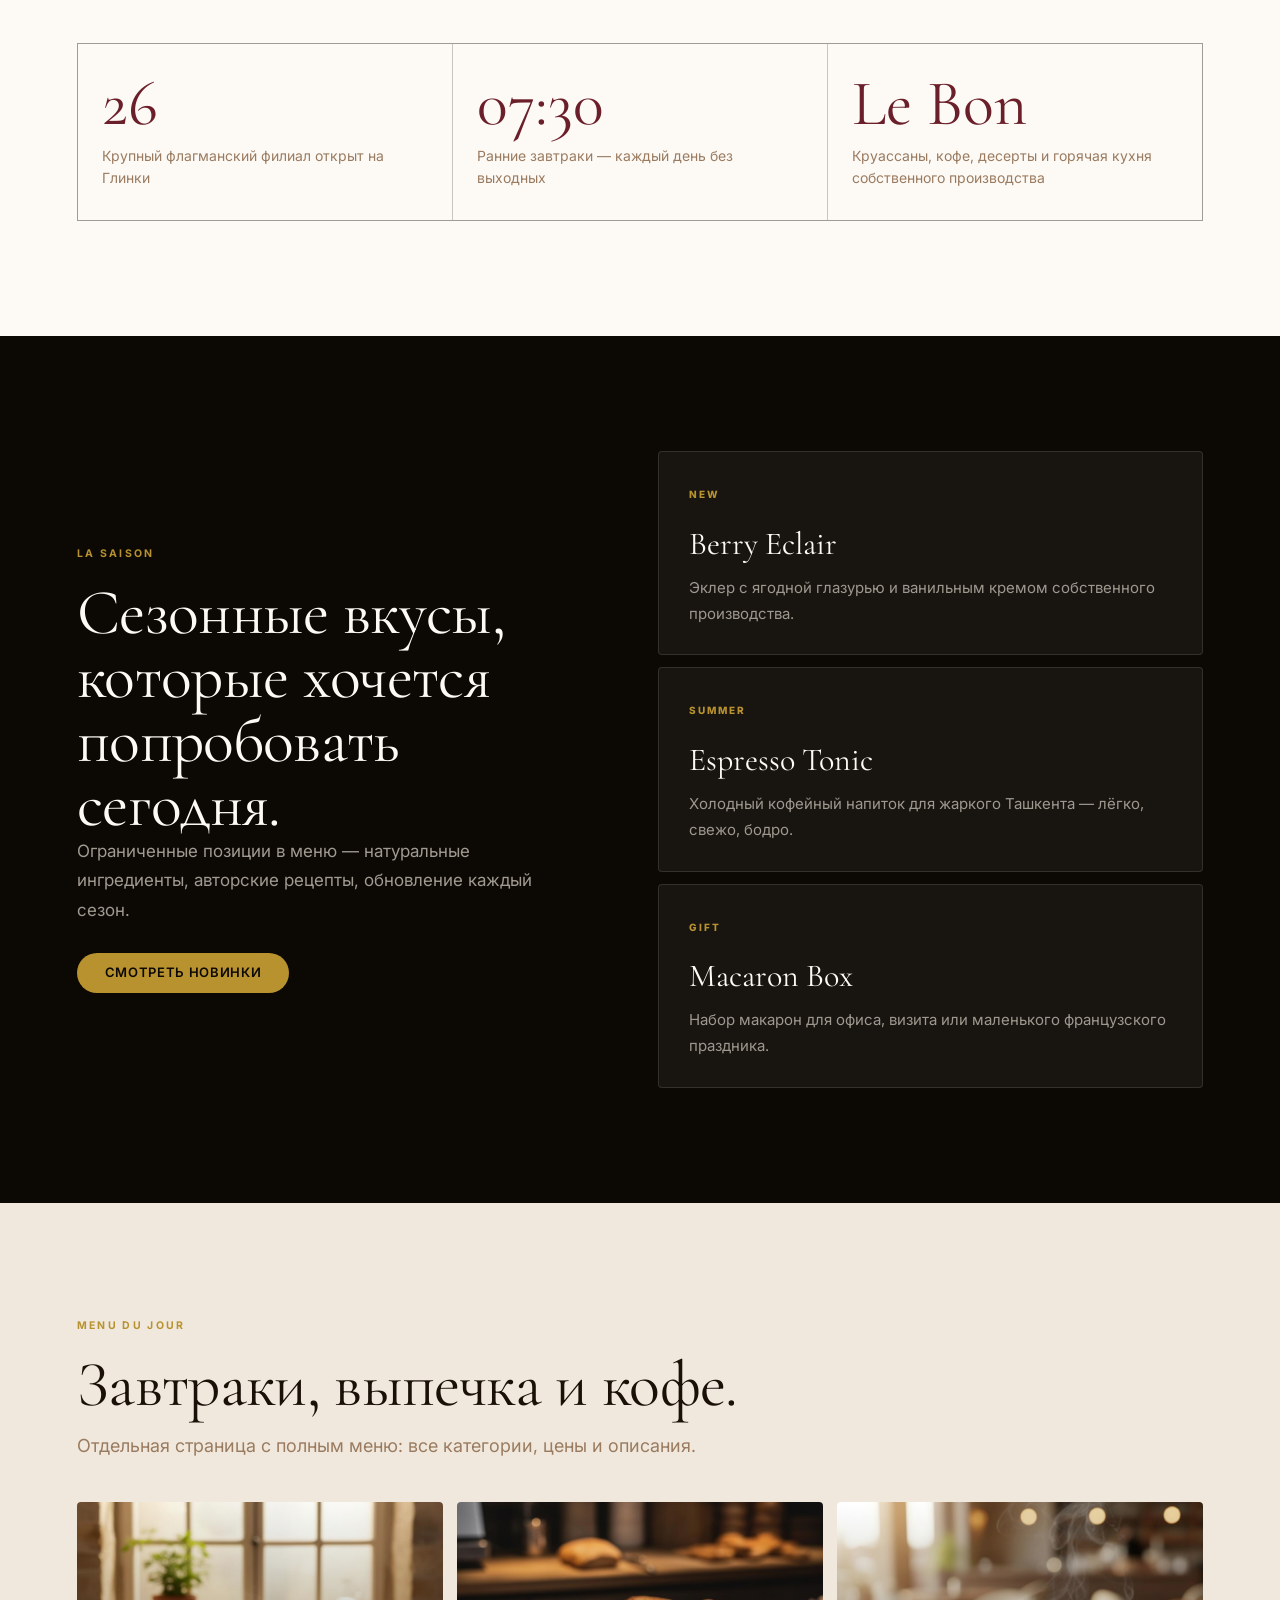
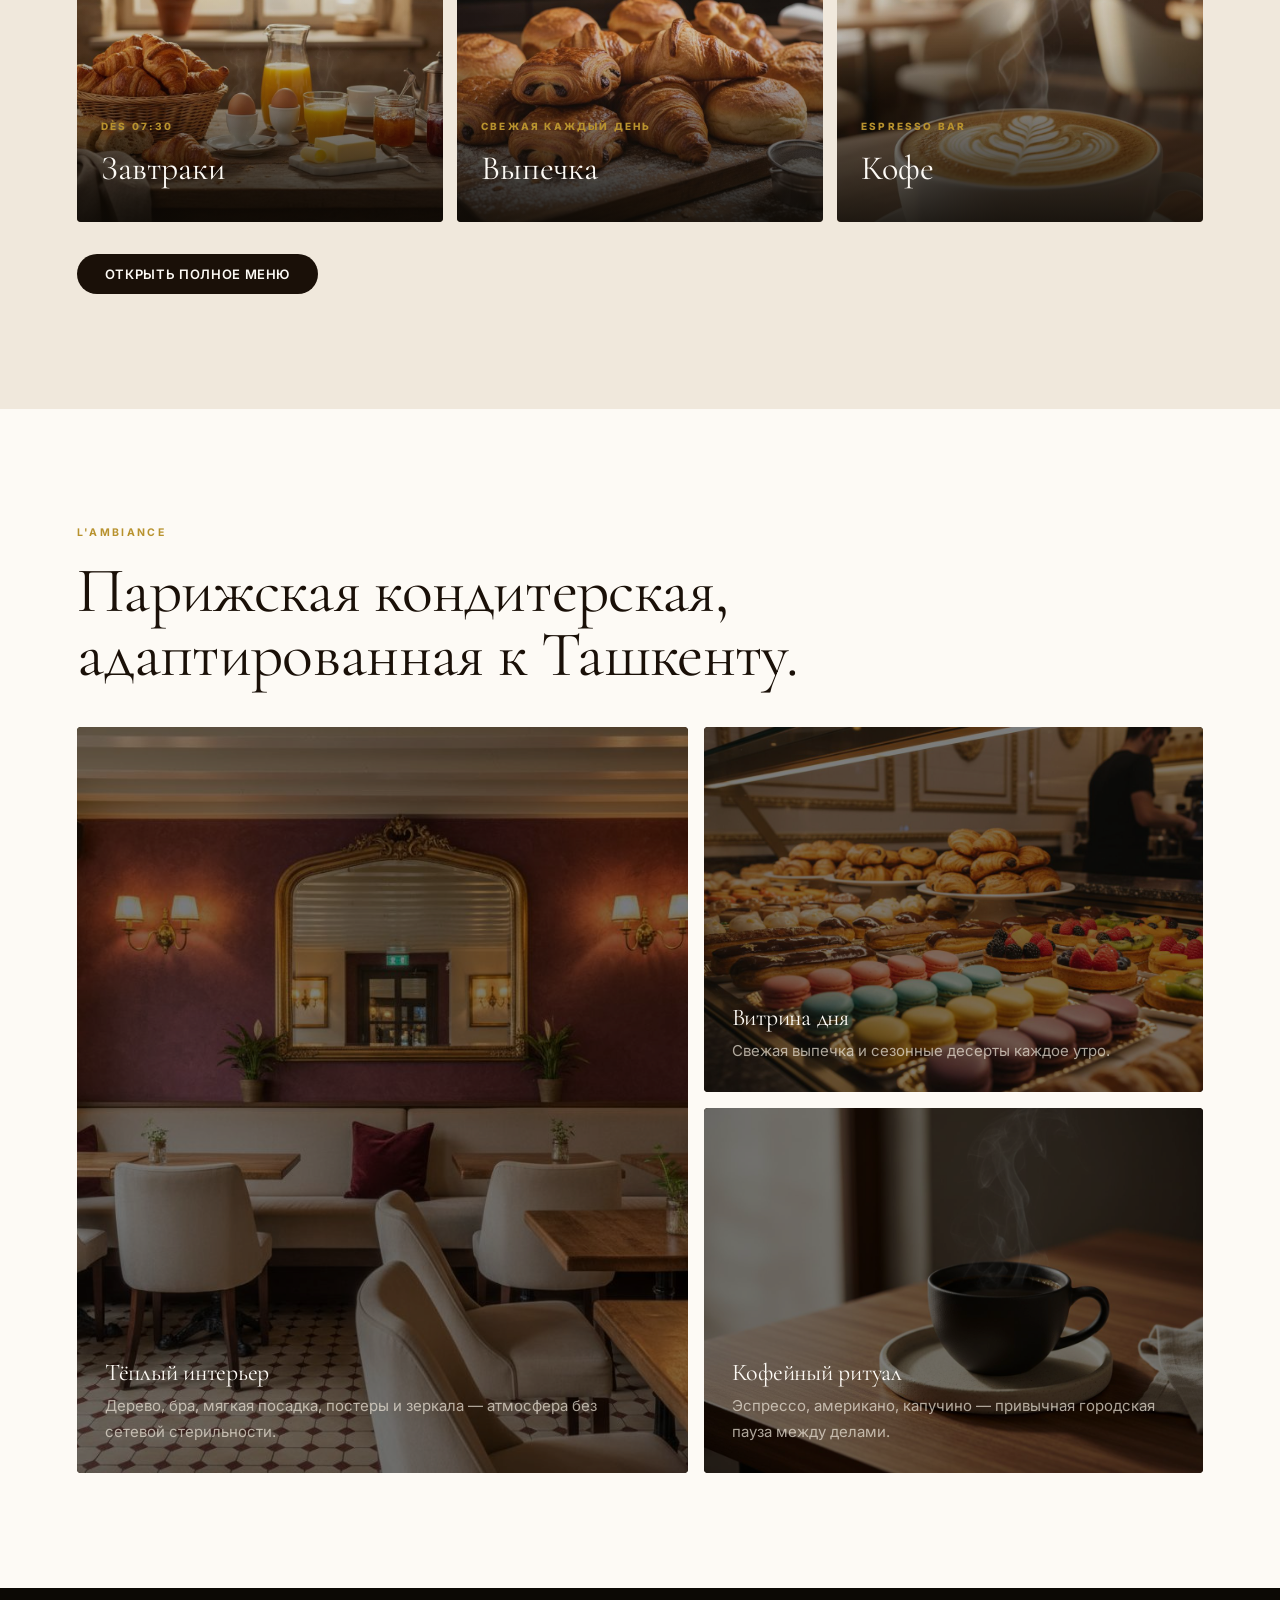
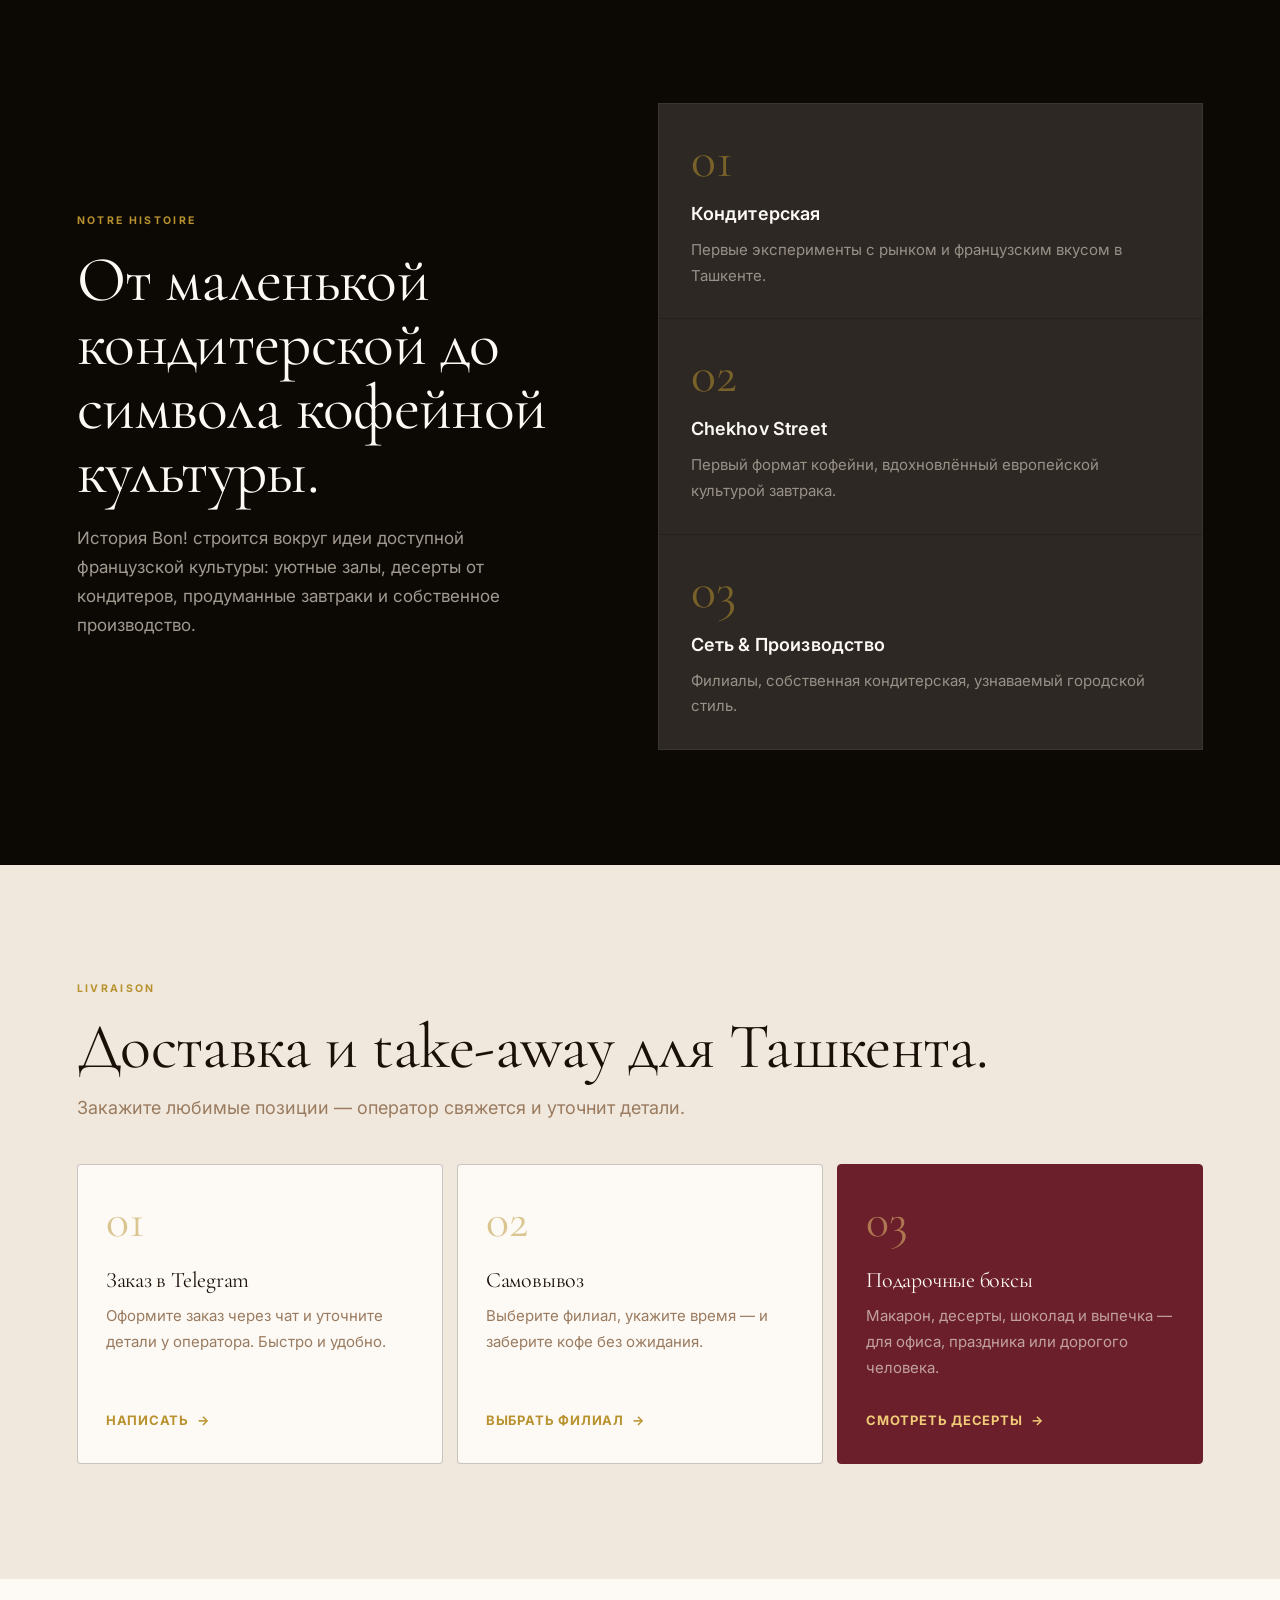
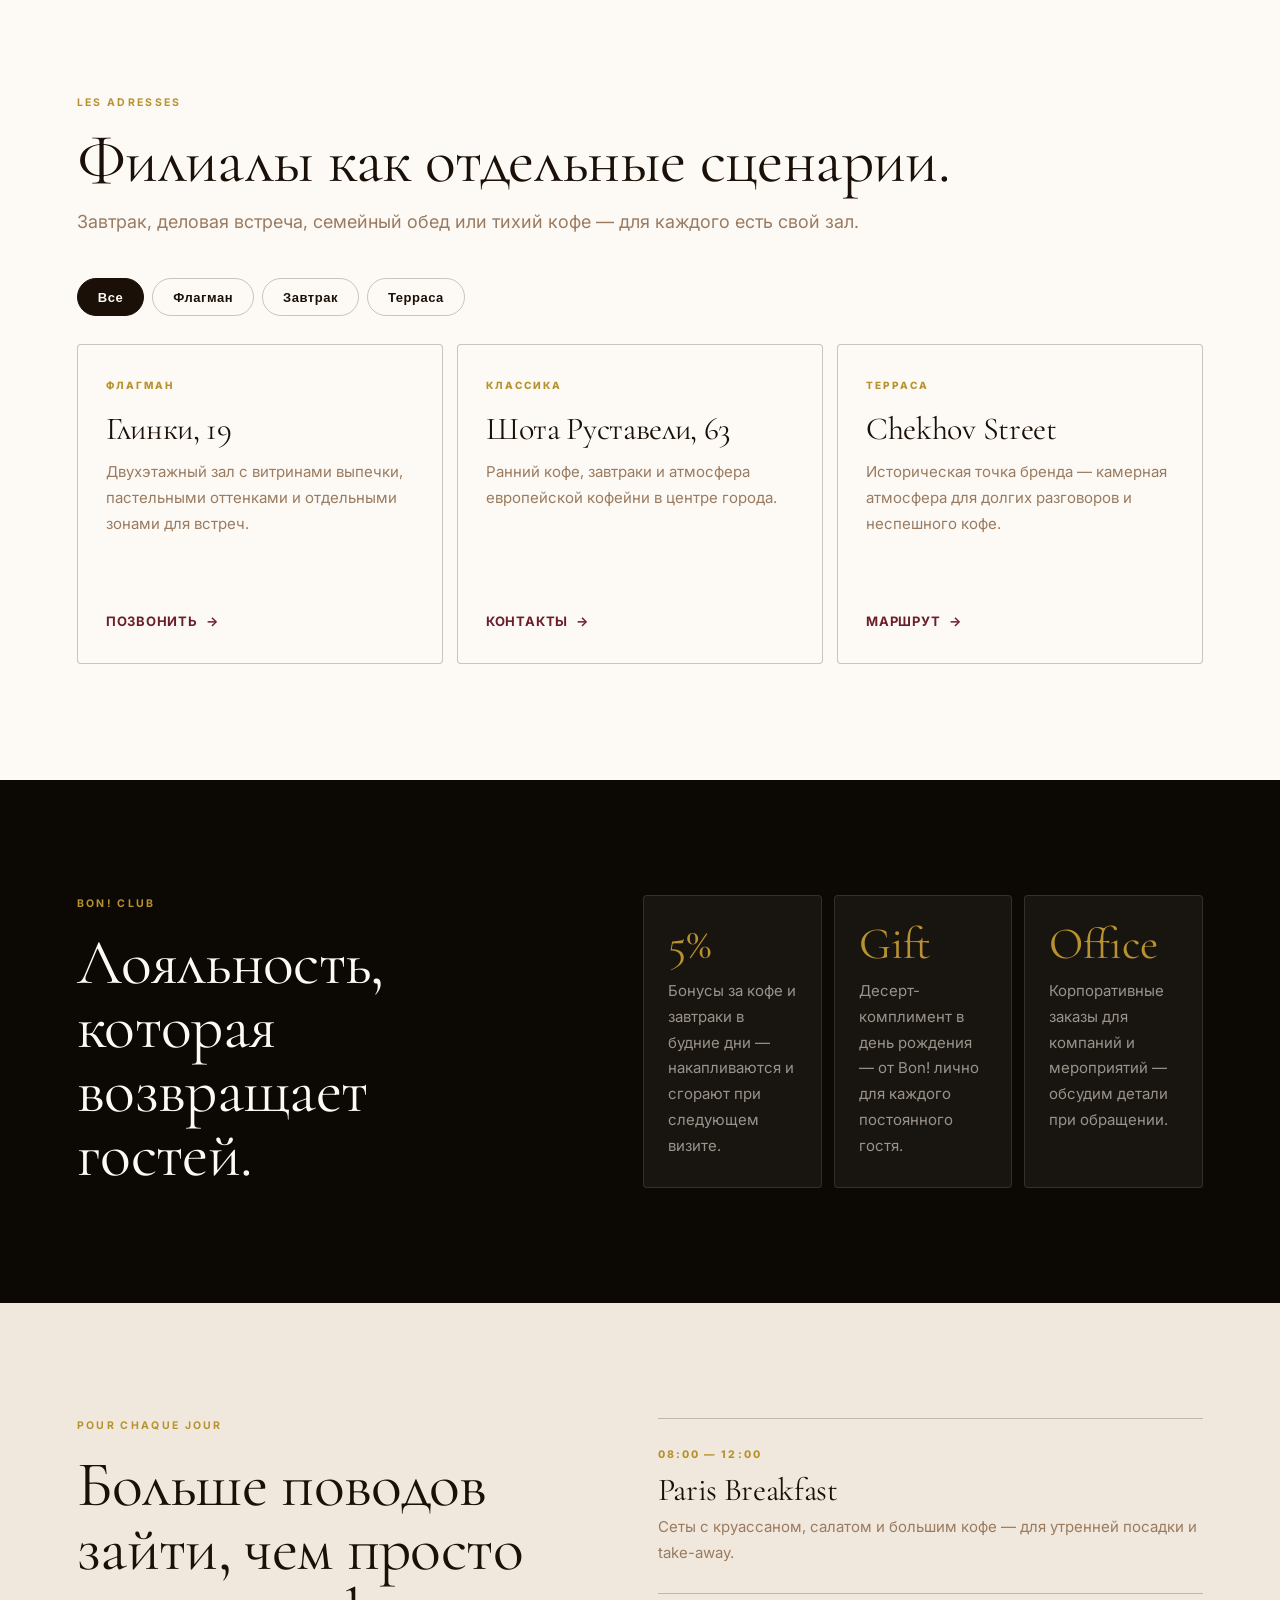
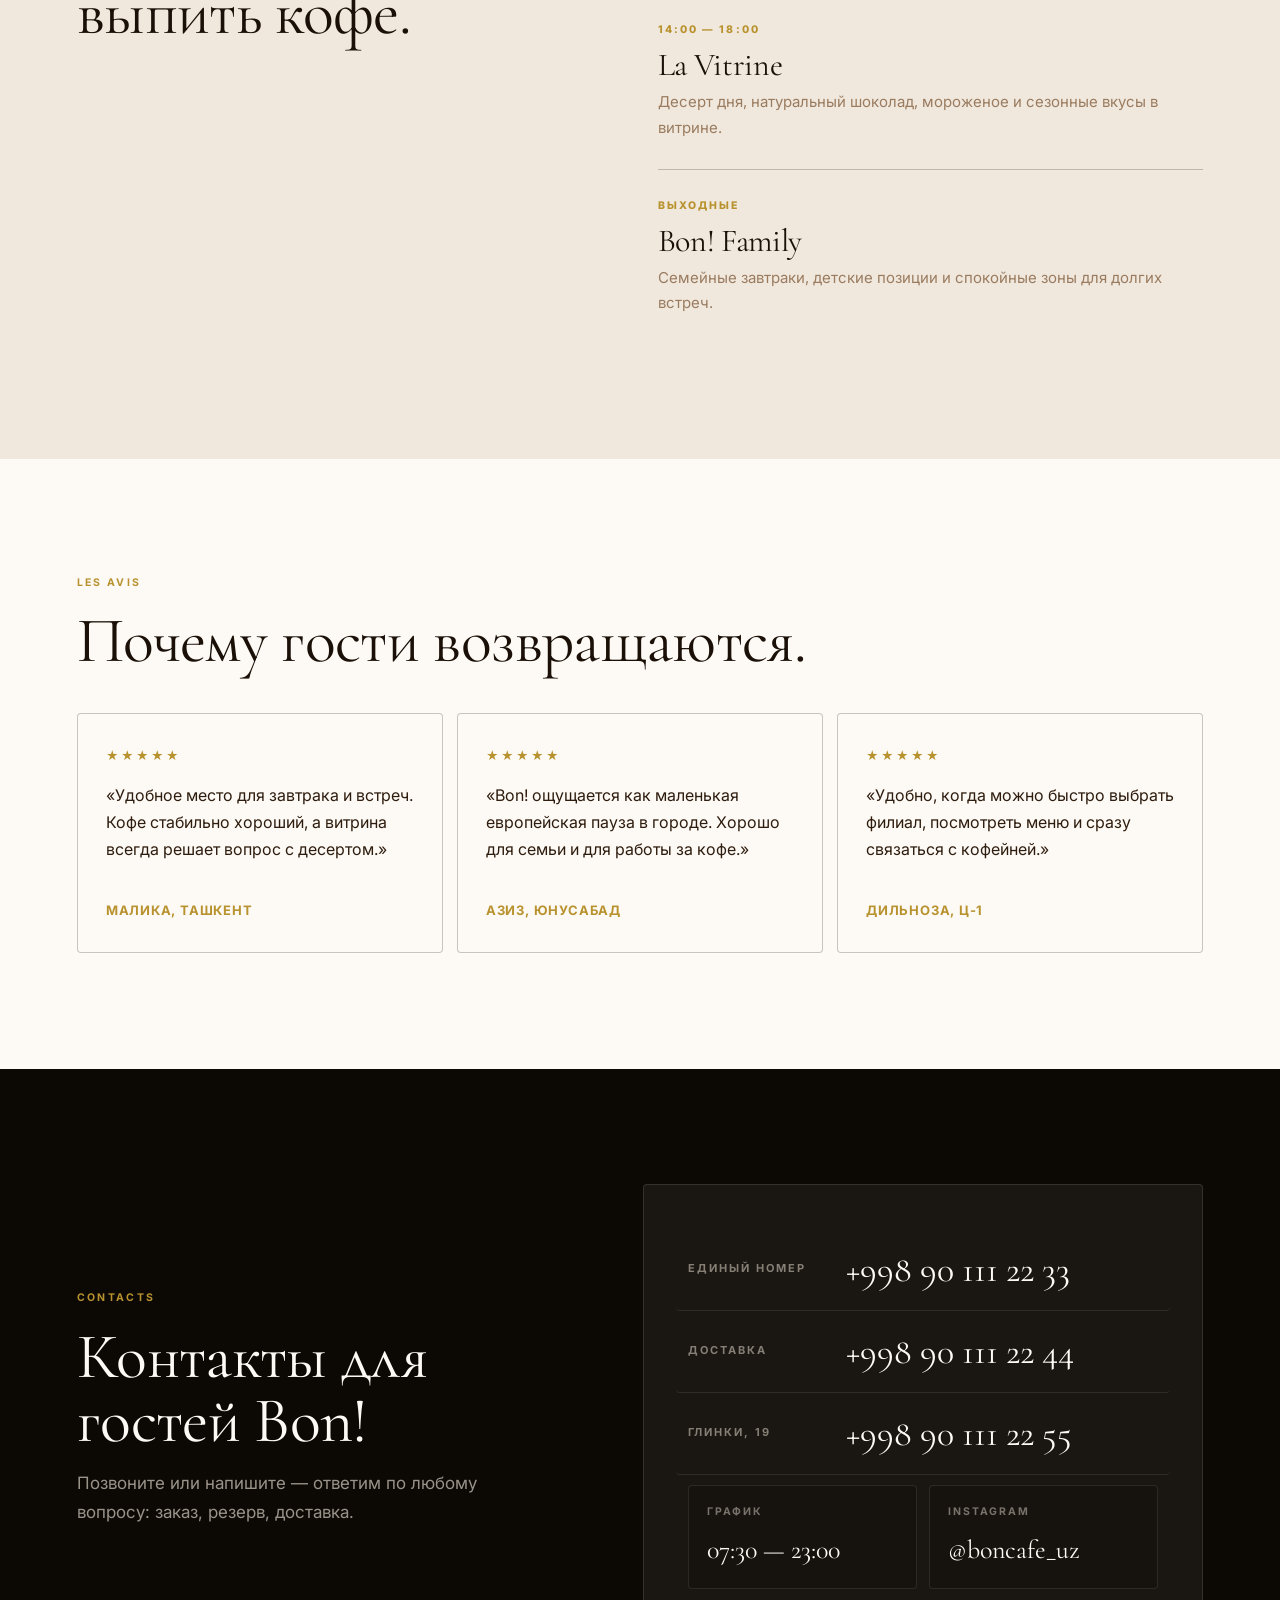
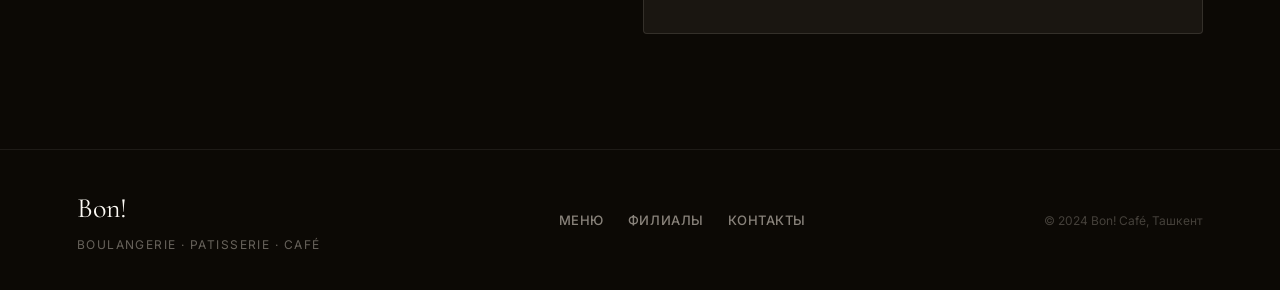
==== commit 6fd22fc3: "Add files via upload" ====
--- a/index.html
+++ b/index.html
@@ -3,20 +3,21 @@
   <head>
     <meta charset="utf-8" />
     <meta name="viewport" content="width=device-width, initial-scale=1" />
-    <title>Bon! Cafe | Французская кофейня-кондитерская в Ташкенте</title>
-    <meta
-      name="description"
-      content="Bon! Cafe в Ташкенте: французская выпечка, завтраки, кофе, десерты, филиалы, доставка и уютные залы для встреч."
-    />
+    <title>Bon! Café | Французская кофейня-кондитерская в Ташкенте</title>
+    <meta name="description" content="Bon! Café в Ташкенте: французская выпечка, завтраки, кофе, десерты, филиалы, доставка и уютные залы." />
+    <link rel="preconnect" href="https://fonts.googleapis.com" />
+    <link rel="preconnect" href="https://fonts.gstatic.com" crossorigin />
+    <link href="https://fonts.googleapis.com/css2?family=Cormorant+Garamond:ital,wght@0,400;0,500;0,600;1,400&family=Inter:wght@400;500;600;700&display=swap" rel="stylesheet" />
     <link rel="stylesheet" href="styles.css" />
   </head>
   <body>
+
     <header class="site-header" data-elevate>
-      <a class="brand" href="#top" aria-label="Bon! Cafe">
+      <a class="brand" href="#top" aria-label="Bon! Café">
         <span class="brand-mark">Bon!</span>
-        <span class="brand-sub">Boulangerie & Patisserie</span>
+        <span class="brand-sub">Boulangerie &amp; Patisserie</span>
       </a>
-      <nav class="main-nav" aria-label="Главная навигация">
+      <nav class="main-nav" aria-label="Навигация">
         <a href="menu.html">Меню</a>
         <a href="#mood">Атмосфера</a>
         <a href="#branches">Филиалы</a>
@@ -26,437 +27,383 @@
     </header>
 
     <main id="top">
+
+      <!-- ─── Hero ──────────────────────────────────────────── -->
       <section class="hero section-dark">
         <div class="hero-media" aria-hidden="true">
-          <img
-            src="hero-main.jpg"
-            alt=""
-          />
+          <img src="hero-main.jpg" alt="" />
         </div>
         <div class="hero-content">
-          <p class="eyebrow">Tachkent avec amour</p>
+          <div class="hero-badge" aria-label="Открыто каждый день">Ouvert chaque jour · Ташкент</div>
           <h1>Bon!</h1>
-          <p class="hero-lede">
-            Французская кофейня-кондитерская в Ташкенте: свежая выпечка,
-            завтраки, кофе, десерты и тёплые залы для тех, кто любит красивые
-            городские паузы.
-          </p>
+          <p class="hero-sub">Французская кофейня-кондитерская в Ташкенте — свежая выпечка, завтраки, авторские десерты и тёплые залы для тех, кто ценит красивые городские паузы.</p>
           <div class="hero-actions">
             <a class="button button-primary" href="menu.html">Смотреть меню</a>
-            <a class="button button-ghost" href="#delivery"
-              >Заказать доставку</a
-            >
-          </div>
-        </div>
-        <aside class="hero-note" aria-label="Короткая информация">
-          <span>07:30-23:00</span>
+            <a class="button button-ghost" href="#delivery">Заказать доставку</a>
+          </div>
+        </div>
+        <aside class="hero-note" aria-label="Информация">
+          <span>07:30 — 23:00</span>
           <span>Завтраки каждый день</span>
           <span>Филиалы по Ташкенту</span>
+          <span>Собственное производство</span>
         </aside>
       </section>
 
-      <section
-        class="quick-actions section-light"
-        aria-label="Быстрые действия"
-      >
+      <!-- ─── Quick Actions ─────────────────────────────────── -->
+      <nav class="quick-actions" aria-label="Быстрые действия">
         <a href="menu.html">
-          <span>01</span>
+          <span class="qa-num">01</span>
           <strong>Открыть меню</strong>
           <p>Завтраки, выпечка, кофе, десерты и горячая кухня.</p>
         </a>
         <a href="#branches">
-          <span>02</span>
+          <span class="qa-num">02</span>
           <strong>Найти филиал</strong>
-          <p>Выберите ближайшую точку для встречи, завтрака или take-away.</p>
+          <p>Выберите ближайшую точку для встречи или take-away.</p>
         </a>
         <a href="#delivery">
-          <span>03</span>
+          <span class="qa-num">03</span>
           <strong>Доставка</strong>
-          <p>Закажите кофе, завтраки и десерты домой или в офис.</p>
+          <p>Кофе, завтраки и десерты домой или в офис.</p>
         </a>
         <a href="#contacts">
-          <span>04</span>
+          <span class="qa-num">04</span>
           <strong>Связаться</strong>
-          <p>Номера, Instagram и график работы для гостей.</p>
+          <p>Номера, Instagram и график работы.</p>
         </a>
-      </section>
-
+      </nav>
+
+      <!-- ─── Intro ──────────────────────────────────────────── -->
       <section class="intro section-light">
-        <div class="section-kicker">Depuis le matin</div>
+        <span class="kicker">Depuis le matin</span>
         <div class="intro-grid">
           <div>
-            <h2>
-              Французская кофейня для завтраков, встреч и красивых городских пауз.
-            </h2>
-          </div>
-          <div class="intro-copy">
-            <p>
-              Bon! вырос из маленькой кондитерской в сеть кофеен с собственной
-              культурой: французские десерты, горячие блюда, салаты, напитки,
-              натуральный шоколад и мороженое собственного производства.
-            </p>
-          </div>
-        </div>
-        <div class="metrics" aria-label="Преимущества">
-          <div>
-            <strong>26-й</strong>
-            <span>крупный филиал открыт на Глинки</span>
-          </div>
-          <div>
-            <strong>08:00</strong>
-            <span>классическое время ранних завтраков</span>
-          </div>
-          <div>
-            <strong>Le Bon</strong>
-            <span>круассаны, кофе, десерты и горячая кухня</span>
-          </div>
-        </div>
-      </section>
-
+            <h2>Французская кофейня для завтраков, встреч и красивых городских пауз.</h2>
+          </div>
+          <div>
+            <p class="intro-lede">Bon! вырос из маленькой кондитерской в сеть кофеен с собственной культурой: французские десерты, горячие блюда, натуральный шоколад и мороженое собственного производства.</p>
+          </div>
+        </div>
+        <div class="metrics" aria-label="Показатели">
+          <div>
+            <strong>26</strong>
+            <span>Крупный флагманский филиал открыт на Глинки</span>
+          </div>
+          <div>
+            <strong>07:30</strong>
+            <span>Ранние завтраки — каждый день без выходных</span>
+          </div>
+          <div>
+            <strong>Le&nbsp;Bon</strong>
+            <span>Круассаны, кофе, десерты и горячая кухня собственного производства</span>
+          </div>
+        </div>
+      </section>
+
+      <!-- ─── Season ─────────────────────────────────────────── -->
       <section class="season section-dark">
         <div class="season-copy">
-          <p class="eyebrow">La saison</p>
+          <span class="eyebrow">La saison</span>
           <h2>Сезонные вкусы, которые хочется попробовать сегодня.</h2>
-
-          <a class="button button-primary" href="menu.html#dessert"
-            >Смотреть новинки</a
-          >
+          <p>Ограниченные позиции в меню — натуральные ингредиенты, авторские рецепты, обновление каждый сезон.</p>
+          <a class="button button-primary" href="menu.html#dessert">Смотреть новинки</a>
         </div>
         <div class="season-grid">
           <article>
-            <span>New</span>
-            <strong>Berry eclair</strong>
-            <p>Эклер с ягодной глазурью и ванильным кремом.</p>
-          </article>
-          <article>
-            <span>Summer</span>
-            <strong>Espresso tonic</strong>
-            <p>Холодный кофейный напиток для жаркого Ташкента.</p>
-          </article>
-          <article>
-            <span>Gift</span>
-            <strong>Macaron box</strong>
-            <p>Набор макарон для визита, офиса или маленького праздника.</p>
-          </article>
-        </div>
-      </section>
-
+            <span class="tag">New</span>
+            <strong>Berry Eclair</strong>
+            <p>Эклер с ягодной глазурью и ванильным кремом собственного производства.</p>
+          </article>
+          <article>
+            <span class="tag">Summer</span>
+            <strong>Espresso Tonic</strong>
+            <p>Холодный кофейный напиток для жаркого Ташкента — лёгко, свежо, бодро.</p>
+          </article>
+          <article>
+            <span class="tag">Gift</span>
+            <strong>Macaron Box</strong>
+            <p>Набор макарон для офиса, визита или маленького французского праздника.</p>
+          </article>
+        </div>
+      </section>
+
+      <!-- ─── Menu Preview ───────────────────────────────────── -->
       <section id="menu" class="menu-preview section-warm">
         <div class="section-head">
-          <p class="eyebrow">Menu du jour</p>
-          <h2>Завтраки, выпечка и кофе в отдельном меню.</h2>
+          <span class="eyebrow">Menu du jour</span>
+          <h2>Завтраки, выпечка и кофе.</h2>
+          <p>Отдельная страница с полным меню: все категории, цены и описания.</p>
         </div>
         <div class="menu-preview-grid">
           <a class="menu-preview-card" href="menu.html#breakfast">
-            <img
-              src="menu-breakfast.jpg"
-              alt="Завтрак с кофе и выпечкой"
-            />
-            <span>Завтраки</span>
+            <img src="menu-breakfast.jpg" alt="Завтрак с кофе и выпечкой" />
+            <div class="menu-preview-card-body">
+              <div class="card-kicker">Dès 07:30</div>
+              <span>Завтраки</span>
+            </div>
           </a>
           <a class="menu-preview-card" href="menu.html#pastry">
-            <img
-              src="menu-pastry.jpg"
-              alt="Свежая выпечка"
-            />
-            <span>Выпечка</span>
+            <img src="menu-pastry.jpg" alt="Свежая выпечка" />
+            <div class="menu-preview-card-body">
+              <div class="card-kicker">Свежая каждый день</div>
+              <span>Выпечка</span>
+            </div>
           </a>
           <a class="menu-preview-card" href="menu.html#coffee">
-            <img
-              src="menu-coffee.jpg"
-              alt="Чашка кофе"
-            />
-            <span>Кофе</span>
+            <img src="menu-coffee.jpg" alt="Чашка кофе" />
+            <div class="menu-preview-card-body">
+              <div class="card-kicker">Espresso bar</div>
+              <span>Кофе</span>
+            </div>
           </a>
         </div>
         <a class="button button-dark" href="menu.html">Открыть полное меню</a>
       </section>
 
+      <!-- ─── Mood ───────────────────────────────────────────── -->
       <section id="mood" class="mood section-light">
         <div class="section-head narrow">
-          <p class="eyebrow">L'ambiance</p>
+          <span class="eyebrow">L'ambiance</span>
           <h2>Парижская кондитерская, адаптированная к Ташкенту.</h2>
         </div>
         <div class="mood-grid">
           <article class="mood-item large">
-            <img
-              src="mood-interior.jpg"
-              alt="Уютная кофейня с деревянными столами"
-            />
-            <div>
+            <img src="mood-interior.jpg" alt="Интерьер кофейни с деревянными столами" />
+            <div class="mood-caption">
               <h3>Тёплый интерьер</h3>
-              <p>
-                Дерево, бра, мягкая посадка, постеры и зеркала вместо холодной
-                сетевой стерильности.
-              </p>
+              <p>Дерево, бра, мягкая посадка, постеры и зеркала — атмосфера без сетевой стерильности.</p>
             </div>
           </article>
           <article class="mood-item">
-            <img
-              src="mood-display.jpg"
-              alt="Свежая выпечка"
-            />
-            <div>
+            <img src="mood-display.jpg" alt="Витрина с выпечкой и десертами" />
+            <div class="mood-caption">
               <h3>Витрина дня</h3>
-              <p>
-                Свежая выпечка и десерты как главный визуальный крючок первого
-                экрана меню.
-              </p>
+              <p>Свежая выпечка и сезонные десерты каждое утро.</p>
             </div>
           </article>
           <article class="mood-item">
-            <img
-              src="mood-coffee.jpg"
-              alt="Чашка кофе"
-            />
-            <div>
+            <img src="mood-coffee.jpg" alt="Чашка кофе" />
+            <div class="mood-caption">
               <h3>Кофейный ритуал</h3>
-              <p>
-                Эспрессо, американо и капучино как привычная городская пауза
-                между делами.
-              </p>
-            </div>
-          </article>
-        </div>
-      </section>
-
+              <p>Эспрессо, американо, капучино — привычная городская пауза между делами.</p>
+            </div>
+          </article>
+        </div>
+      </section>
+
+      <!-- ─── Story ──────────────────────────────────────────── -->
       <section class="story section-dark">
         <div class="story-copy">
-          <p class="eyebrow">Notre histoire</p>
-          <h2>
-            От маленькой кондитерской до одного из символов кофейной культуры.
-          </h2>
-          <p>
-            История Bon! строится вокруг идеи доступной французской культуры:
-            уютные залы, десерты от кондитеров, продуманные завтраки и
-            собственное производство.
-          </p>
+          <span class="eyebrow">Notre histoire</span>
+          <h2>От маленькой кондитерской до символа кофейной культуры.</h2>
+          <p>История Bon! строится вокруг идеи доступной французской культуры: уютные залы, десерты от кондитеров, продуманные завтраки и собственное производство.</p>
         </div>
         <div class="timeline" aria-label="История бренда">
           <div>
-            <span>01</span><strong>Кондитерская</strong>
-            <p>Первые эксперименты с рынком и вкусом.</p>
-          </div>
-          <div>
-            <span>02</span><strong>Chekhov Street</strong>
-            <p>Первый формат кофейни, вдохновлённый Европой.</p>
-          </div>
-          <div>
-            <span>03</span><strong>Сеть</strong>
-            <p>Филиалы, производство, узнаваемый городской стиль.</p>
-          </div>
-        </div>
-      </section>
-
+            <span class="timeline-num">01</span>
+            <strong>Кондитерская</strong>
+            <p>Первые эксперименты с рынком и французским вкусом в Ташкенте.</p>
+          </div>
+          <div>
+            <span class="timeline-num">02</span>
+            <strong>Chekhov Street</strong>
+            <p>Первый формат кофейни, вдохновлённый европейской культурой завтрака.</p>
+          </div>
+          <div>
+            <span class="timeline-num">03</span>
+            <strong>Сеть &amp; Производство</strong>
+            <p>Филиалы, собственная кондитерская, узнаваемый городской стиль.</p>
+          </div>
+        </div>
+      </section>
+
+      <!-- ─── Delivery ───────────────────────────────────────── -->
       <section id="delivery" class="delivery section-warm">
         <div class="section-head">
-          <p class="eyebrow">Livraison</p>
+          <span class="eyebrow">Livraison</span>
           <h2>Доставка и take-away для Ташкента.</h2>
+          <p>Закажите любимые позиции — оператор свяжется и уточнит детали.</p>
         </div>
         <div class="delivery-layout">
           <div class="delivery-card">
-            <span>01</span>
+            <span class="d-num">01</span>
             <h3>Заказ в Telegram</h3>
-            <p>Оформите заказ через чат и уточните детали у оператора.</p>
+            <p>Оформите заказ через чат и уточните детали у оператора. Быстро и удобно.</p>
             <a href="#contacts">Написать</a>
           </div>
           <div class="delivery-card">
-            <span>02</span>
+            <span class="d-num">02</span>
             <h3>Самовывоз</h3>
-            <p>Гость выбирает филиал, время и забирает кофе без ожидания.</p>
+            <p>Выберите филиал, укажите время — и заберите кофе без ожидания.</p>
             <a href="#branches">Выбрать филиал</a>
           </div>
           <div class="delivery-card accent">
-            <span>03</span>
+            <span class="d-num">03</span>
             <h3>Подарочные боксы</h3>
-            <p>Макарон, десерты, шоколад и выпечка для офиса или праздника.</p>
+            <p>Макарон, десерты, шоколад и выпечка — для офиса, праздника или дорогого человека.</p>
             <a href="menu.html#dessert">Смотреть десерты</a>
           </div>
         </div>
       </section>
 
+      <!-- ─── Branches ───────────────────────────────────────── -->
       <section id="branches" class="branches section-light">
         <div class="section-head">
-          <p class="eyebrow">Les adresses</p>
-          <h2>
-            Филиалы как отдельные сценарии: завтрак, встреча, семейный обед.
-          </h2>
-        </div>
-
-        <div class="branch-controls" aria-label="Фильтр филиалов">
-          <button class="chip is-active" type="button" data-filter="all">
-            Все
-          </button>
-          <button class="chip" type="button" data-filter="flagship">
-            Флагман
-          </button>
-          <button class="chip" type="button" data-filter="breakfast">
-            Завтрак
-          </button>
-          <button class="chip" type="button" data-filter="terrace">
-            Терраса
-          </button>
+          <span class="eyebrow">Les adresses</span>
+          <h2>Филиалы как отдельные сценарии.</h2>
+          <p>Завтрак, деловая встреча, семейный обед или тихий кофе — для каждого есть свой зал.</p>
+        </div>
+
+        <div class="branch-controls" aria-label="Фильтр">
+          <button class="chip is-active" type="button" data-filter="all">Все</button>
+          <button class="chip" type="button" data-filter="flagship">Флагман</button>
+          <button class="chip" type="button" data-filter="breakfast">Завтрак</button>
+          <button class="chip" type="button" data-filter="terrace">Терраса</button>
         </div>
 
         <div class="branch-grid" data-branches>
           <article class="branch" data-type="flagship breakfast">
-            <span>Флагман</span>
+            <span class="branch-tag">Флагман</span>
             <h3>Глинки, 19</h3>
-            <p>
-              Двухэтажный филиал с пастельными оттенками, витринами выпечки и
-              зонами для встреч.
-            </p>
+            <p>Двухэтажный зал с витринами выпечки, пастельными оттенками и отдельными зонами для встреч.</p>
             <a href="#contacts">Позвонить</a>
           </article>
           <article class="branch" data-type="breakfast">
-            <span>Классика</span>
+            <span class="branch-tag">Классика</span>
             <h3>Шота Руставели, 63</h3>
-            <p>
-              Ранний кофе, завтраки и знакомое настроение европейской кофейни в
-              центре города.
-            </p>
-            <a href="#contacts">Контакты филиала</a>
+            <p>Ранний кофе, завтраки и атмосфера европейской кофейни в центре города.</p>
+            <a href="#contacts">Контакты</a>
           </article>
           <article class="branch" data-type="terrace breakfast">
-            <span>Терраса</span>
+            <span class="branch-tag">Терраса</span>
             <h3>Chekhov Street</h3>
-            <p>
-              Историческая точка бренда с камерной атмосферой и спокойным
-              ритмом для долгих встреч.
-            </p>
-            <a href="#contacts">Открыть маршрут</a>
-          </article>
-        </div>
-      </section>
-
+            <p>Историческая точка бренда — камерная атмосфера для долгих разговоров и неспешного кофе.</p>
+            <a href="#contacts">Маршрут</a>
+          </article>
+        </div>
+      </section>
+
+      <!-- ─── Loyalty ────────────────────────────────────────── -->
       <section class="loyalty section-dark">
         <div>
-          <p class="eyebrow">Bon! club</p>
+          <span class="eyebrow">Bon! Club</span>
           <h2>Лояльность, которая возвращает гостей.</h2>
         </div>
         <div class="loyalty-list">
           <article>
             <span>5%</span>
-            <p>Бонусы за кофе и завтраки в будние дни.</p>
-          </article>
-          <article>
-            <span>Birthday</span>
-            <p>Десерт-комплимент в день рождения гостя.</p>
+            <p>Бонусы за кофе и завтраки в будние дни — накапливаются и сгорают при следующем визите.</p>
+          </article>
+          <article>
+            <span>Gift</span>
+            <p>Десерт-комплимент в день рождения — от Bon! лично для каждого постоянного гостя.</p>
           </article>
           <article>
             <span>Office</span>
-            <p>Корпоративные заказы для компаний и мероприятий.</p>
-          </article>
-        </div>
-      </section>
-
+            <p>Корпоративные заказы для компаний и мероприятий — обсудим детали при обращении.</p>
+          </article>
+        </div>
+      </section>
+
+      <!-- ─── Events ─────────────────────────────────────────── -->
       <section id="events" class="events section-warm">
         <div class="split">
           <div>
-            <p class="eyebrow">Pour chaque jour</p>
-            <h2>Больше поводов зайти, чем просто “выпить кофе”.</h2>
+            <span class="eyebrow">Pour chaque jour</span>
+            <h2>Больше поводов зайти, чем просто выпить кофе.</h2>
           </div>
           <div class="event-list">
             <article>
-              <span>08:00-12:00</span>
+              <div class="ev-time">08:00 — 12:00</div>
               <h3>Paris Breakfast</h3>
-              <p>
-                Сеты с круассаном, салатом и большим кофе для утренней посадки и
-                take-away.
-              </p>
+              <p>Сеты с круассаном, салатом и большим кофе — для утренней посадки и take-away.</p>
             </article>
             <article>
-              <span>14:00-18:00</span>
+              <div class="ev-time">14:00 — 18:00</div>
               <h3>La Vitrine</h3>
-              <p>
-                Десерт дня, натуральный шоколад, мороженое и сезонные вкусы в
-                витрине.
-              </p>
+              <p>Десерт дня, натуральный шоколад, мороженое и сезонные вкусы в витрине.</p>
             </article>
             <article>
-              <span>Weekend</span>
+              <div class="ev-time">Выходные</div>
               <h3>Bon! Family</h3>
-              <p>
-                Семейные завтраки, детские позиции и спокойные зоны для долгих
-                встреч.
-              </p>
+              <p>Семейные завтраки, детские позиции и спокойные зоны для долгих встреч.</p>
             </article>
           </div>
         </div>
       </section>
 
+      <!-- ─── Reviews ────────────────────────────────────────── -->
       <section class="reviews section-light">
         <div class="section-head">
-          <p class="eyebrow">Les avis</p>
+          <span class="eyebrow">Les avis</span>
           <h2>Почему гости возвращаются.</h2>
         </div>
         <div class="review-grid">
           <article>
-            <p>
-              “Удобное место для завтрака и встреч. Кофе стабильно хороший, а
-              витрина всегда решает вопрос с десертом.”
-            </p>
-            <strong>Малика, Ташкент</strong>
-          </article>
-          <article>
-            <p>
-              “Bon! ощущается как маленькая европейская пауза в городе. Хорошо
-              для семьи и для работы за кофе.”
-            </p>
-            <strong>Азиз, Юнусабад</strong>
-          </article>
-          <article>
-            <p>
-              “Удобно, когда можно быстро выбрать филиал, посмотреть меню и
-              сразу связаться с кофейней.”
-            </p>
-            <strong>Дильноза, Ц-1</strong>
-          </article>
-        </div>
-      </section>
-
+            <div class="review-stars">★★★★★</div>
+            <p>«Удобное место для завтрака и встреч. Кофе стабильно хороший, а витрина всегда решает вопрос с десертом.»</p>
+            <span class="reviewer">Малика, Ташкент</span>
+          </article>
+          <article>
+            <div class="review-stars">★★★★★</div>
+            <p>«Bon! ощущается как маленькая европейская пауза в городе. Хорошо для семьи и для работы за кофе.»</p>
+            <span class="reviewer">Азиз, Юнусабад</span>
+          </article>
+          <article>
+            <div class="review-stars">★★★★★</div>
+            <p>«Удобно, когда можно быстро выбрать филиал, посмотреть меню и сразу связаться с кофейней.»</p>
+            <span class="reviewer">Дильноза, Ц-1</span>
+          </article>
+        </div>
+      </section>
+
+      <!-- ─── Contacts ───────────────────────────────────────── -->
       <section id="contacts" class="contacts section-dark">
         <div class="contacts-copy">
-          <p class="eyebrow">Contacts</p>
+          <span class="eyebrow">Contacts</span>
           <h2>Контакты для гостей Bon!</h2>
-        </div>
-        <div class="contact-board" aria-label="Контактные номера">
+          <p>Позвоните или напишите — ответим по любому вопросу: заказ, резерв, доставка.</p>
+        </div>
+        <div class="contact-board" aria-label="Контакты">
           <a class="contact-line" href="tel:+998901112233">
-            <span>Единый номер</span>
+            <label>Единый номер</label>
             <strong>+998 90 111 22 33</strong>
           </a>
           <a class="contact-line" href="tel:+998901112244">
-            <span>Доставка</span>
+            <label>Доставка</label>
             <strong>+998 90 111 22 44</strong>
           </a>
           <a class="contact-line" href="tel:+998901112255">
-            <span>Филиал на Глинки</span>
+            <label>Глинки, 19</label>
             <strong>+998 90 111 22 55</strong>
           </a>
           <div class="contact-meta">
             <div>
-              <span>График</span>
-              <strong>07:30-23:00</strong>
+              <label>График</label>
+              <strong>07:30 — 23:00</strong>
             </div>
             <div>
-              <span>Instagram</span>
+              <label>Instagram</label>
               <strong>@boncafe_uz</strong>
             </div>
           </div>
         </div>
       </section>
+
     </main>
 
     <footer class="site-footer">
       <div>
-        <strong>Bon!</strong>
-        <span>Boulangerie · Patisserie · Cafe</span>
+        <div class="footer-brand">Bon!</div>
+        <div class="footer-sub">Boulangerie · Patisserie · Café</div>
       </div>
-      <div class="footer-links">
+      <nav class="footer-links">
         <a href="menu.html">Меню</a>
         <a href="#branches">Филиалы</a>
         <a href="#contacts">Контакты</a>
-      </div>
+      </nav>
+      <span class="footer-copy">© 2024 Bon! Café, Ташкент</span>
     </footer>
 
     <script src="script.js"></script>
--- a/styles.css
+++ b/styles.css
@@ -1,1176 +1,928 @@
+/* ─── Design Tokens ─────────────────────────────────────────── */
 :root {
-  --ink: #17120f;
-  --espresso: #2d1b14;
-  --cocoa: #5b3528;
-  --bordeaux: #7f2638;
-  --rose: #d9aa9a;
-  --cream: #f6efe5;
-  --linen: #fffaf2;
-  --sage: #8b9a76;
-  --brass: #c79a4b;
-  --muted: #7d6d61;
-  --line: rgba(45, 27, 20, 0.14);
-  --shadow: 0 24px 70px rgba(45, 27, 20, 0.16);
-}
-
-* {
-  box-sizing: border-box;
-}
-
-html {
-  scroll-behavior: smooth;
-}
-
+  --noir:    #0c0905;
+  --deep:    #1a1008;
+  --smoke:   #2e1c0e;
+  --umber:   #5c3a20;
+  --taupe:   #9a7b60;
+  --sand:    #c8b49a;
+  --pearl:   #f0e8dc;
+  --white:   #fdfaf5;
+  --gold:    #b8922e;
+  --gold-lt: #d4ac52;
+  --gold-hl: #f0cc78;
+  --wine:    #6b1f2a;
+  --rose:    #c47060;
+  --sage:    #6a7d5e;
+  --line:    rgba(184,146,46,.18);
+  --line-lt: rgba(184,146,46,.10);
+  --line-dk: rgba(12,9,5,.22);
+
+  --ease-out: cubic-bezier(.16,1,.3,1);
+  --ease-snappy: cubic-bezier(.4,0,.2,1);
+}
+
+/* ─── Reset ─────────────────────────────────────────────────── */
+*, *::before, *::after { box-sizing: border-box; margin: 0; }
+html { scroll-behavior: smooth; -webkit-font-smoothing: antialiased; }
 body {
-  margin: 0;
-  color: var(--ink);
-  background: var(--linen);
-  font-family: "Inter", "Segoe UI", Arial, sans-serif;
-}
-
-img {
+  color: var(--deep);
+  background: var(--white);
+  font-family: "Inter", "Helvetica Neue", Arial, sans-serif;
+  font-size: 16px;
+  line-height: 1.6;
+}
+img { display: block; max-width: 100%; }
+a { color: inherit; text-decoration: none; }
+p { line-height: 1.72; }
+
+/* ─── Typography ─────────────────────────────────────────────── */
+h1,h2,h3,h4 {
+  font-family: "Cormorant Garamond", "Garamond", Georgia, "Times New Roman", serif;
+  font-weight: 400;
+  letter-spacing: -.01em;
+  line-height: 1;
+}
+h2 { font-size: clamp(38px, 5vw, 80px); }
+h3 { font-size: clamp(22px, 2.5vw, 34px); }
+
+.eyebrow, .kicker {
   display: block;
-  max-width: 100%;
-}
-
-a {
-  color: inherit;
-}
-
+  font-size: 10.5px;
+  font-weight: 700;
+  letter-spacing: .22em;
+  text-transform: uppercase;
+  color: var(--gold);
+  margin-bottom: 18px;
+}
+
+/* ─── Header ──────────────────────────────────────────────────── */
 .site-header {
-  position: fixed;
-  z-index: 20;
-  top: 0;
-  left: 0;
-  right: 0;
-  display: grid;
-  grid-template-columns: minmax(150px, 1fr) auto minmax(140px, 1fr);
+  position: fixed; z-index: 50;
+  top: 0; left: 0; right: 0;
+  display: grid;
+  grid-template-columns: 1fr auto 1fr;
   align-items: center;
-  gap: 24px;
-  padding: 18px clamp(18px, 4vw, 56px);
-  color: var(--linen);
-  transition: background 180ms ease, color 180ms ease, box-shadow 180ms ease;
-}
-
+  gap: 20px;
+  padding: 22px clamp(20px, 5vw, 72px);
+  color: var(--white);
+  transition: background 300ms var(--ease-snappy), color 300ms var(--ease-snappy), padding 300ms var(--ease-snappy);
+}
 .site-header.is-scrolled {
-  color: var(--espresso);
-  background: rgba(255, 250, 242, 0.92);
-  box-shadow: 0 10px 35px rgba(45, 27, 20, 0.1);
-  backdrop-filter: blur(16px);
-}
-
-.brand {
-  display: inline-flex;
-  flex-direction: column;
-  width: max-content;
-  text-decoration: none;
-}
-
+  color: var(--deep);
+  background: rgba(253,250,245,.94);
+  backdrop-filter: blur(20px) saturate(1.6);
+  -webkit-backdrop-filter: blur(20px) saturate(1.6);
+  padding-top: 14px;
+  padding-bottom: 14px;
+  border-bottom: 1px solid var(--line-lt);
+}
+
+.brand { display: flex; flex-direction: column; width: max-content; }
 .brand-mark {
-  font-family: Georgia, "Times New Roman", serif;
-  font-size: 34px;
-  font-weight: 700;
-  line-height: 0.85;
-}
-
+  font-family: "Cormorant Garamond", Georgia, serif;
+  font-size: 38px; font-weight: 600;
+  line-height: .8;
+  letter-spacing: -.02em;
+}
 .brand-sub {
-  margin-top: 7px;
-  font-size: 10px;
-  letter-spacing: 0.18em;
+  margin-top: 8px;
+  font-size: 9.5px;
+  letter-spacing: .2em;
   text-transform: uppercase;
+  opacity: .7;
 }
 
 .main-nav {
-  display: flex;
-  align-items: center;
-  gap: 8px;
-  padding: 6px;
-  border: 1px solid rgba(255, 250, 242, 0.24);
+  display: flex; align-items: center;
+  gap: 2px;
+  padding: 5px;
+  border: 1px solid rgba(253,250,245,.2);
   border-radius: 999px;
-  background: rgba(23, 18, 15, 0.18);
+  background: rgba(12,9,5,.16);
   backdrop-filter: blur(12px);
 }
-
 .is-scrolled .main-nav {
-  border-color: var(--line);
-  background: rgba(255, 255, 255, 0.62);
-}
-
-.main-nav a,
-.header-action,
-.button {
-  min-height: 42px;
-  display: inline-flex;
-  align-items: center;
-  justify-content: center;
+  border-color: var(--line-lt);
+  background: rgba(255,255,255,.55);
+}
+.main-nav a, .header-action, .button {
+  min-height: 40px;
+  display: inline-flex; align-items: center; justify-content: center;
   border-radius: 999px;
-  text-decoration: none;
-  font-size: 14px;
-  font-weight: 650;
-}
-
-.main-nav a {
-  padding: 0 16px;
-}
+  font-size: 13px; font-weight: 600;
+  letter-spacing: .02em;
+}
+.main-nav a { padding: 0 18px; transition: background 180ms; }
+.main-nav a:hover { background: rgba(184,146,46,.15); }
 
 .header-action {
   justify-self: end;
-  padding: 0 18px;
+  padding: 0 22px;
   border: 1px solid currentColor;
-}
-
+  opacity: .85;
+  transition: opacity 200ms, background 200ms, color 200ms;
+}
+.header-action:hover { opacity: 1; background: var(--gold); color: var(--noir); border-color: var(--gold); }
+
+/* ─── Buttons ─────────────────────────────────────────────────── */
+.button {
+  border: 0; padding: 0 28px;
+  cursor: pointer;
+  font-size: 13px; font-weight: 600; letter-spacing: .05em;
+  text-transform: uppercase;
+  transition: transform 200ms var(--ease-out), box-shadow 200ms;
+}
+.button:hover { transform: translateY(-2px); }
+.button-primary {
+  color: var(--noir);
+  background: var(--gold);
+  box-shadow: 0 0 0 0 rgba(184,146,46,0);
+}
+.button-primary:hover { box-shadow: 0 8px 28px rgba(184,146,46,.38); }
+.button-ghost {
+  border: 1px solid rgba(253,250,245,.5);
+  color: var(--white);
+  background: transparent;
+}
+.button-ghost:hover { background: rgba(253,250,245,.1); }
+.button-dark {
+  color: var(--white);
+  background: var(--deep);
+}
+.button-dark:hover { box-shadow: 0 8px 28px rgba(26,16,8,.3); }
+.button-outline {
+  border: 1px solid var(--gold);
+  color: var(--gold);
+  background: transparent;
+}
+.button-outline:hover { background: var(--gold); color: var(--noir); }
+
+/* ─── Sections ────────────────────────────────────────────────── */
+.section-dark  { color: var(--white); background: var(--noir); }
+.section-deep  { color: var(--white); background: var(--deep); }
+.section-smoke { color: var(--white); background: var(--smoke); }
+.section-light { background: var(--white); }
+.section-warm  { background: var(--pearl); }
+
+section:not(.hero):not(.menu-hero) {
+  padding: clamp(80px, 9vw, 140px) clamp(20px, 6vw, 90px);
+}
+
+/* ─── Hero ────────────────────────────────────────────────────── */
 .hero {
-  min-height: 94vh;
+  min-height: 100vh;
   position: relative;
-  display: grid;
-  align-items: end;
-  padding: 120px clamp(20px, 6vw, 90px) 72px;
+  display: flex;
+  flex-direction: column;
+  justify-content: flex-end;
+  padding: 130px clamp(20px, 6vw, 90px) 80px;
   overflow: hidden;
 }
 
-.section-dark {
-  color: var(--linen);
-  background: var(--espresso);
-}
-
-.section-light {
-  background: var(--linen);
-}
-
-.section-warm {
-  background: var(--cream);
-}
-
 .hero-media {
-  position: absolute;
-  inset: 0;
-}
-
+  position: absolute; inset: 0;
+}
 .hero-media::after {
   content: "";
-  position: absolute;
-  inset: 0;
+  position: absolute; inset: 0;
   background:
-    linear-gradient(90deg, rgba(23, 18, 15, 0.86), rgba(23, 18, 15, 0.38) 54%, rgba(23, 18, 15, 0.18)),
-    linear-gradient(0deg, rgba(23, 18, 15, 0.66), transparent 42%);
-}
-
+    linear-gradient(135deg, rgba(12,9,5,.92) 0%, rgba(12,9,5,.55) 45%, rgba(12,9,5,.28) 100%),
+    linear-gradient(0deg, rgba(12,9,5,.85) 0%, transparent 50%);
+}
 .hero-media img {
-  width: 100%;
-  height: 100%;
+  width: 100%; height: 100%;
   object-fit: cover;
-}
-
-.hero-content,
+  transform: scale(1.06);
+  animation: heroZoom 18s ease-out forwards;
+}
+@keyframes heroZoom { to { transform: scale(1); } }
+
+.hero-badge {
+  position: relative;
+  display: inline-flex; align-items: center;
+  gap: 10px;
+  margin-bottom: 36px;
+  padding: 9px 18px;
+  border: 1px solid rgba(184,146,46,.4);
+  border-radius: 999px;
+  background: rgba(184,146,46,.1);
+  backdrop-filter: blur(8px);
+  font-size: 11px; font-weight: 700; letter-spacing: .2em;
+  text-transform: uppercase;
+  color: var(--gold-hl);
+  width: max-content;
+}
+.hero-badge::before {
+  content: "";
+  width: 6px; height: 6px;
+  border-radius: 50%;
+  background: var(--gold);
+  animation: pulse 2s ease-in-out infinite;
+}
+@keyframes pulse { 0%,100%{opacity:1;transform:scale(1)} 50%{opacity:.5;transform:scale(.7)} }
+
+.hero-content { position: relative; max-width: 900px; }
+.hero h1 {
+  font-family: "Cormorant Garamond", Georgia, serif;
+  font-size: clamp(110px, 22vw, 260px);
+  font-weight: 400;
+  line-height: .78;
+  letter-spacing: -.03em;
+  color: var(--white);
+  animation: heroTitle 1s .1s var(--ease-out) both;
+}
+@keyframes heroTitle { from{opacity:0;transform:translateY(40px)} to{opacity:1;transform:none} }
+
+.hero-sub {
+  margin-top: 32px;
+  font-size: clamp(17px, 2vw, 24px);
+  color: rgba(240,232,220,.75);
+  max-width: 580px;
+  animation: heroTitle 1s .3s var(--ease-out) both;
+}
+.hero-actions {
+  display: flex; flex-wrap: wrap;
+  gap: 14px;
+  margin-top: 38px;
+  animation: heroTitle 1s .5s var(--ease-out) both;
+}
+
 .hero-note {
   position: relative;
-}
-
-.hero-content {
-  max-width: 780px;
-}
-
-.eyebrow,
-.section-kicker {
-  margin: 0 0 16px;
-  color: var(--brass);
-  font-size: 12px;
-  font-weight: 800;
-  letter-spacing: 0.24em;
-  text-transform: uppercase;
-}
-
-.hero h1 {
-  margin: 0;
-  font-family: Georgia, "Times New Roman", serif;
-  font-size: clamp(88px, 20vw, 220px);
-  line-height: 0.78;
-  letter-spacing: 0;
-}
-
-.hero-lede {
-  max-width: 660px;
-  margin: 34px 0 0;
-  font-size: clamp(19px, 2vw, 28px);
-  line-height: 1.35;
-}
-
-.hero-actions {
-  display: flex;
-  flex-wrap: wrap;
-  gap: 12px;
-  margin-top: 34px;
-}
-
-.button {
-  border: 0;
-  padding: 0 22px;
-  cursor: pointer;
-}
-
-.button-primary {
-  color: #22130d;
-  background: var(--brass);
-}
-
-.button-ghost {
-  border: 1px solid rgba(255, 250, 242, 0.58);
-  color: var(--linen);
-}
-
-.button-dark {
-  width: max-content;
-  color: var(--linen);
-  background: var(--espresso);
-}
-
-.hero-note {
-  display: flex;
-  flex-wrap: wrap;
+  display: flex; flex-wrap: wrap;
   gap: 10px;
-  margin-top: 54px;
-}
-
+  margin-top: 64px;
+  animation: heroTitle 1s .7s var(--ease-out) both;
+}
 .hero-note span {
-  padding: 12px 16px;
-  border: 1px solid rgba(255, 250, 242, 0.22);
+  padding: 10px 20px;
+  border: 1px solid rgba(240,232,220,.15);
   border-radius: 999px;
-  background: rgba(255, 250, 242, 0.08);
-  font-size: 14px;
-}
-
+  background: rgba(12,9,5,.28);
+  backdrop-filter: blur(8px);
+  font-size: 13px;
+  color: rgba(240,232,220,.75);
+}
+
+/* ─── Quick Actions ───────────────────────────────────────────── */
 .quick-actions {
   display: grid;
   grid-template-columns: repeat(4, 1fr);
   gap: 1px;
-  padding-top: 0;
-  padding-bottom: 0;
-  border-bottom: 1px solid var(--line);
-  background: var(--line);
-}
-
+  background: var(--line-dk);
+  border-bottom: 1px solid var(--line-dk);
+  padding: 0;
+}
 .quick-actions a {
-  min-height: 210px;
-  display: flex;
-  flex-direction: column;
-  justify-content: space-between;
-  padding: 28px;
-  color: var(--espresso);
+  min-height: 200px;
+  display: flex; flex-direction: column; justify-content: space-between;
+  padding: 32px 28px;
+  background: var(--white);
   text-decoration: none;
-  background: var(--linen);
-}
-
-.quick-actions span,
-.season-grid span,
-.delivery-card span,
-.popular-grid span,
-.order-steps span {
-  color: var(--bordeaux);
-  font-size: 12px;
-  font-weight: 900;
-  letter-spacing: 0.18em;
-  text-transform: uppercase;
-}
-
+  color: var(--deep);
+  transition: background 250ms, transform 250ms var(--ease-out);
+  position: relative;
+  overflow: hidden;
+}
+.quick-actions a::after {
+  content: "";
+  position: absolute; bottom: 0; left: 0;
+  width: 0; height: 2px;
+  background: var(--gold);
+  transition: width 350ms var(--ease-out);
+}
+.quick-actions a:hover::after { width: 100%; }
+.quick-actions a:hover { background: var(--pearl); }
+
+.quick-actions .qa-num {
+  font-family: "Cormorant Garamond", serif;
+  font-size: 44px; font-weight: 400;
+  color: var(--line-dk);
+  line-height: 1;
+  transition: color 250ms;
+}
+.quick-actions a:hover .qa-num { color: var(--gold); }
 .quick-actions strong {
-  margin-top: auto;
-  font-family: Georgia, "Times New Roman", serif;
-  font-size: 27px;
-}
-
+  font-family: "Cormorant Garamond", serif;
+  font-size: 26px; font-weight: 400;
+  line-height: 1.1;
+}
 .quick-actions p {
-  margin-bottom: 0;
-  color: var(--muted);
-}
-
-section:not(.hero) {
-  padding: clamp(70px, 8vw, 120px) clamp(20px, 6vw, 90px);
-}
-
-.quick-actions.section-light {
-  padding-top: 0;
-  padding-bottom: 0;
-}
-
-.intro-grid,
-.season,
-.split,
-.contacts,
-.loyalty,
-.menu-order {
-  display: grid;
-  grid-template-columns: minmax(0, 0.95fr) minmax(320px, 1fr);
-  gap: clamp(32px, 7vw, 110px);
+  color: var(--taupe);
+  font-size: 14px;
+  margin: 0;
+}
+
+/* ─── Intro ────────────────────────────────────────────────────── */
+.intro { background: var(--white); }
+.intro-grid {
+  display: grid;
+  grid-template-columns: minmax(0,1fr) minmax(300px,1fr);
+  gap: clamp(40px,7vw,120px);
   align-items: start;
 }
-
-h2 {
-  margin: 0;
-  font-family: Georgia, "Times New Roman", serif;
-  font-size: clamp(36px, 5vw, 76px);
-  line-height: 1;
-  letter-spacing: 0;
-}
-
-h3 {
-  margin: 0;
-  font-family: Georgia, "Times New Roman", serif;
-  font-size: 25px;
-  line-height: 1.1;
-}
-
-p {
-  line-height: 1.68;
-}
-
-.intro-copy p,
-.section-head p,
-.contacts-copy p,
-.story-copy p {
-  color: var(--muted);
-  font-size: 17px;
+.intro-lede {
+  font-size: clamp(17px,1.6vw,21px);
+  color: var(--taupe);
+  margin-top: 12px;
 }
 
 .metrics {
-  display: grid;
-  grid-template-columns: repeat(3, 1fr);
-  gap: 1px;
-  margin-top: 64px;
-  border: 1px solid var(--line);
-  background: var(--line);
-}
-
+  display: grid; grid-template-columns: repeat(3,1fr);
+  gap: 1px; margin-top: 72px;
+  border: 1px solid var(--line-dk);
+  background: var(--line-dk);
+}
 .metrics div {
-  min-height: 150px;
-  padding: 28px;
-  background: var(--linen);
-}
-
+  min-height: 140px; padding: 30px 24px;
+  background: var(--white);
+  transition: background 200ms;
+}
+.metrics div:hover { background: var(--pearl); }
 .metrics strong {
   display: block;
-  color: var(--bordeaux);
-  font-family: Georgia, "Times New Roman", serif;
-  font-size: clamp(40px, 5vw, 72px);
-  line-height: 1;
-}
-
-.metrics span {
-  display: block;
-  max-width: 230px;
-  margin-top: 12px;
-  color: var(--muted);
-}
-
+  font-family: "Cormorant Garamond", serif;
+  font-size: clamp(44px,5vw,80px);
+  font-weight: 400; line-height: .95;
+  color: var(--wine);
+}
+.metrics span { display: block; margin-top: 10px; color: var(--taupe); font-size: 14px; }
+
+/* ─── Season (Seasonal) ────────────────────────────────────────── */
 .season {
+  display: grid;
+  grid-template-columns: minmax(0,0.9fr) minmax(300px,1fr);
+  gap: clamp(40px,7vw,100px);
   align-items: center;
 }
-
-.season-copy p {
-  max-width: 620px;
-  color: rgba(255, 250, 242, 0.72);
-  font-size: 17px;
-}
-
-.season-copy .button {
-  margin-top: 18px;
-}
-
-.season-grid {
-  display: grid;
+.season-copy p { color: rgba(240,232,220,.65); font-size: 17px; max-width: 580px; }
+.season-copy .button { margin-top: 28px; }
+
+.season-grid { display: grid; gap: 12px; }
+.season-grid article {
+  padding: 28px 30px;
+  border: 1px solid rgba(240,232,220,.12);
+  border-radius: 4px;
+  background: rgba(253,250,245,.05);
+  transition: background 250ms, border-color 250ms, transform 250ms var(--ease-out);
+}
+.season-grid article:hover {
+  background: rgba(253,250,245,.1);
+  border-color: rgba(184,146,46,.35);
+  transform: translateX(6px);
+}
+.season-grid .tag {
+  font-size: 10px; font-weight: 800; letter-spacing: .2em;
+  text-transform: uppercase;
+  color: var(--gold);
+}
+.season-grid strong {
+  display: block; margin-top: 12px;
+  font-family: "Cormorant Garamond", serif;
+  font-size: 32px; font-weight: 400;
+  color: var(--white);
+}
+.season-grid p { margin-top: 6px; color: rgba(240,232,220,.62); font-size: 15px; margin-bottom: 0; }
+
+/* ─── Menu Preview ─────────────────────────────────────────────── */
+.menu-preview { position: relative; }
+
+.menu-preview-grid {
+  display: grid;
+  grid-template-columns: repeat(3,1fr);
   gap: 14px;
-}
-
-.season-grid article {
-  padding: 26px;
-  border: 1px solid rgba(255, 250, 242, 0.16);
-  border-radius: 8px;
-  background: rgba(255, 250, 242, 0.08);
-}
-
-.season-grid span {
-  color: var(--brass);
-}
-
-.season-grid strong {
-  display: block;
-  margin-top: 14px;
-  font-family: Georgia, "Times New Roman", serif;
-  font-size: 30px;
-}
-
-.season-grid p {
-  margin-bottom: 0;
-  color: rgba(255, 250, 242, 0.72);
-}
-
-.section-head {
-  max-width: 950px;
-  margin-bottom: 36px;
-}
-
-.section-head.narrow {
-  max-width: 760px;
-}
-
-.menu-tabs,
-.branch-controls {
-  display: flex;
-  flex-wrap: wrap;
-  gap: 10px;
-  margin-bottom: 26px;
-}
-
-.tab,
-.chip {
-  min-height: 42px;
-  border: 1px solid var(--line);
-  border-radius: 999px;
-  padding: 0 18px;
-  color: var(--espresso);
-  background: transparent;
-  cursor: pointer;
-  font-weight: 700;
-}
-
-.tab.is-active,
-.chip.is-active {
-  color: var(--linen);
-  border-color: var(--bordeaux);
-  background: var(--bordeaux);
-}
-
-.menu-preview-grid {
-  display: grid;
-  grid-template-columns: repeat(3, 1fr);
-  gap: 16px;
-  margin-bottom: 26px;
-}
-
+  margin-bottom: 32px;
+}
 .menu-preview-card {
-  min-height: 290px;
+  min-height: 320px;
   position: relative;
   overflow: hidden;
-  border-radius: 8px;
-  color: var(--linen);
+  border-radius: 4px;
+  background: var(--deep);
   text-decoration: none;
-  background: var(--espresso);
-  box-shadow: var(--shadow);
-}
-
+  color: var(--white);
+}
 .menu-preview-card::after {
   content: "";
-  position: absolute;
-  inset: 0;
-  background: linear-gradient(0deg, rgba(23, 18, 15, 0.82), rgba(23, 18, 15, 0.28) 62%, rgba(23, 18, 15, 0.12));
-}
-
+  position: absolute; inset: 0;
+  background:
+    linear-gradient(0deg, rgba(12,9,5,.88) 0%, rgba(12,9,5,.22) 55%, transparent 100%);
+  transition: background 350ms;
+}
+.menu-preview-card:hover::after {
+  background: linear-gradient(0deg, rgba(12,9,5,.96) 0%, rgba(12,9,5,.5) 55%, rgba(12,9,5,.1) 100%);
+}
 .menu-preview-card img {
-  width: 100%;
-  height: 100%;
+  width: 100%; height: 100%;
   object-fit: cover;
-  filter: brightness(0.72);
-  transition: transform 220ms ease;
-}
-
-.menu-preview-card:hover img {
-  transform: scale(1.04);
-}
-
-.menu-preview-card span {
-  position: absolute;
-  z-index: 1;
-  left: 22px;
-  bottom: 20px;
-  font-family: Georgia, "Times New Roman", serif;
-  font-size: 30px;
-}
-
-.menu-layout {
-  display: grid;
-  grid-template-columns: minmax(280px, 0.86fr) minmax(320px, 1fr);
-  gap: clamp(24px, 4vw, 58px);
-  align-items: stretch;
-}
-
-.menu-photo {
-  margin: 0;
-  min-height: 520px;
-  position: relative;
-  overflow: hidden;
-  border-radius: 8px;
-  box-shadow: var(--shadow);
-}
-
-.menu-photo img {
-  width: 100%;
-  height: 100%;
+  transition: transform 500ms var(--ease-out);
+}
+.menu-preview-card:hover img { transform: scale(1.08); }
+.menu-preview-card-body {
+  position: absolute; z-index: 1;
+  left: 24px; right: 24px; bottom: 26px;
+}
+.menu-preview-card-body .card-kicker {
+  font-size: 10px; font-weight: 800; letter-spacing: .22em;
+  text-transform: uppercase;
+  color: var(--gold);
+  margin-bottom: 8px;
+}
+.menu-preview-card-body span {
+  font-family: "Cormorant Garamond", serif;
+  font-size: 34px; font-weight: 400;
+  display: block;
+}
+
+/* ─── Mood ─────────────────────────────────────────────────────── */
+.mood-grid {
+  display: grid;
+  grid-template-columns: 1.1fr .9fr;
+  gap: 16px;
+}
+.mood-item {
+  min-height: 360px; position: relative;
+  overflow: hidden; border-radius: 4px;
+  background: var(--deep);
+}
+.mood-item.large { grid-row: span 2; min-height: 740px; }
+.mood-item img {
+  width: 100%; height: 100%;
   object-fit: cover;
-  filter: brightness(0.78);
-}
-
-.menu-photo figcaption {
-  position: absolute;
-  left: 20px;
-  bottom: 20px;
-  max-width: calc(100% - 40px);
-  padding: 12px 14px;
-  border-radius: 8px;
-  color: var(--linen);
-  background: rgba(23, 18, 15, 0.66);
-}
-
-.menu-list {
-  display: grid;
+  filter: brightness(.5);
+  transition: transform 500ms var(--ease-out), filter 400ms;
+}
+.mood-item:hover img { transform: scale(1.04); filter: brightness(.62); }
+.mood-caption {
+  position: absolute; left: 28px; right: 28px; bottom: 28px;
+  color: var(--white);
+}
+.mood-caption h3 { font-size: 24px; margin-bottom: 8px; }
+.mood-caption p { color: rgba(240,232,220,.7); font-size: 15px; margin: 0; }
+
+/* ─── Story / Timeline ─────────────────────────────────────────── */
+.story {
+  display: grid;
+  grid-template-columns: minmax(280px,.9fr) minmax(320px,1fr);
+  gap: clamp(40px,7vw,110px);
+  align-items: center;
+}
+.story-copy p { color: rgba(240,232,220,.65); font-size: 17px; max-width: 520px; margin-top: 20px; }
+
+.timeline { display: grid; gap: 1px; background: rgba(240,232,220,.1); border: 1px solid rgba(240,232,220,.1); }
+.timeline div {
+  padding: 30px 32px;
+  background: rgba(240,232,220,.04);
+  transition: background 250ms;
+}
+.timeline div:hover { background: rgba(184,146,46,.08); }
+.timeline-num {
+  font-family: "Cormorant Garamond", serif;
+  font-size: 52px; font-weight: 400; line-height: 1;
+  color: var(--gold);
+  opacity: .55;
+  margin-bottom: 14px;
+  display: block;
+}
+.timeline div strong { font-size: 18px; font-weight: 600; letter-spacing: .01em; }
+.timeline div p { margin-top: 8px; margin-bottom: 0; color: rgba(240,232,220,.55); font-size: 15px; }
+
+/* ─── Delivery ─────────────────────────────────────────────────── */
+.delivery-layout {
+  display: grid; grid-template-columns: repeat(3,1fr);
   gap: 14px;
 }
-
-.menu-dish {
-  display: grid;
-  grid-template-columns: 1fr auto;
-  gap: 16px;
-  padding: 22px;
-  border-bottom: 1px solid var(--line);
-  background: rgba(255, 250, 242, 0.58);
-}
-
-.menu-dish strong {
-  font-size: 20px;
-}
-
-.menu-dish p {
-  grid-column: 1 / -1;
-  margin: 0;
-  color: var(--muted);
-}
-
-.menu-dish span {
-  color: var(--bordeaux);
-  font-weight: 800;
-}
-
-.menu-page {
-  background: var(--linen);
-}
-
-.menu-page .site-header {
-  position: sticky;
-}
-
-.menu-hero {
-  min-height: 74vh;
-  display: grid;
-  grid-template-columns: minmax(320px, 0.85fr) minmax(320px, 1fr);
-  gap: clamp(26px, 5vw, 70px);
+.delivery-card {
+  min-height: 300px; display: flex; flex-direction: column;
+  padding: 32px 28px;
+  border: 1px solid var(--line-dk);
+  border-radius: 4px;
+  background: var(--white);
+  transition: border-color 250ms, transform 250ms var(--ease-out), box-shadow 250ms;
+}
+.delivery-card:hover { border-color: var(--gold); transform: translateY(-5px); box-shadow: 0 20px 60px rgba(12,9,5,.1); }
+.delivery-card.accent { color: var(--white); background: var(--wine); border-color: var(--wine); }
+.delivery-card.accent:hover { box-shadow: 0 20px 60px rgba(107,31,42,.35); }
+
+.delivery-card .d-num {
+  font-family: "Cormorant Garamond", serif;
+  font-size: 48px; font-weight: 400; line-height: 1;
+  color: var(--gold); opacity: .5;
+  margin-bottom: 24px;
+}
+.delivery-card h3 { margin-bottom: 12px; font-size: 22px; }
+.delivery-card p { color: var(--taupe); flex: 1; font-size: 15px; }
+.delivery-card.accent p { color: rgba(240,232,220,.65); }
+.delivery-card a {
+  margin-top: 24px; display: inline-flex; align-items: center;
+  gap: 8px; font-size: 13px; font-weight: 700; letter-spacing: .06em;
+  text-transform: uppercase; color: var(--gold);
+  transition: gap 200ms;
+}
+.delivery-card a::after { content: "→"; }
+.delivery-card a:hover { gap: 14px; }
+.delivery-card.accent a { color: var(--gold-hl); }
+.delivery-card.accent .d-num { color: var(--gold-hl); }
+
+/* ─── Branches ─────────────────────────────────────────────────── */
+.branch-controls {
+  display: flex; flex-wrap: wrap; gap: 8px;
+  margin-bottom: 28px;
+}
+.chip {
+  min-height: 38px; border: 1px solid var(--line-dk);
+  border-radius: 999px; padding: 0 20px;
+  background: transparent; cursor: pointer;
+  font-size: 13px; font-weight: 600; letter-spacing: .04em;
+  color: var(--deep);
+  transition: background 200ms, border-color 200ms, color 200ms;
+}
+.chip:hover { border-color: var(--gold); color: var(--gold); }
+.chip.is-active { background: var(--deep); border-color: var(--deep); color: var(--white); }
+
+.branch-grid { display: grid; grid-template-columns: repeat(3,1fr); gap: 14px; }
+.branch {
+  min-height: 320px; display: flex; flex-direction: column;
+  padding: 32px 28px;
+  border: 1px solid var(--line-dk); border-radius: 4px;
+  background: var(--white);
+  transition: border-color 250ms, transform 250ms var(--ease-out), box-shadow 250ms;
+}
+.branch.is-hidden { display: none; }
+.branch:hover { border-color: rgba(184,146,46,.45); transform: translateY(-4px); box-shadow: 0 18px 50px rgba(12,9,5,.09); }
+.branch-tag {
+  font-size: 10px; font-weight: 800; letter-spacing: .2em;
+  text-transform: uppercase; color: var(--gold);
+  margin-bottom: 20px;
+}
+.branch h3 { margin-bottom: 14px; }
+.branch p { color: var(--taupe); font-size: 15px; flex: 1; }
+.branch a {
+  margin-top: 24px; color: var(--wine); font-size: 13px;
+  font-weight: 700; letter-spacing: .06em; text-transform: uppercase;
+  display: inline-flex; align-items: center; gap: 8px;
+  transition: gap 200ms;
+}
+.branch a::after { content: "→"; }
+.branch a:hover { gap: 14px; }
+
+/* ─── Loyalty ──────────────────────────────────────────────────── */
+.loyalty {
+  display: grid;
+  grid-template-columns: minmax(0,.85fr) minmax(300px,1fr);
+  gap: clamp(40px,7vw,110px);
   align-items: center;
-  padding: 96px clamp(20px, 6vw, 90px) clamp(56px, 7vw, 90px);
-}
-
-.menu-hero-copy h1 {
-  margin: 0;
-  font-family: Georgia, "Times New Roman", serif;
-  font-size: clamp(72px, 12vw, 170px);
-  line-height: 0.82;
-}
-
-.menu-hero-copy p:not(.eyebrow) {
-  max-width: 620px;
-  color: rgba(255, 250, 242, 0.76);
-  font-size: clamp(18px, 2vw, 25px);
-}
-
-.menu-hero .hero-actions {
-  margin-top: 28px;
-}
-
-.menu-hero-photo {
-  height: min(62vh, 620px);
-  min-height: 420px;
-  margin: 0;
-  overflow: hidden;
-  border-radius: 8px;
-  box-shadow: var(--shadow);
-}
-
-.menu-hero-photo img {
-  width: 100%;
-  height: 100%;
-  object-fit: cover;
-  filter: brightness(0.76);
-}
-
-.menu-catalog-head {
-  display: grid;
-  grid-template-columns: minmax(260px, 0.72fr) minmax(320px, 1fr);
-  gap: 30px;
-  align-items: end;
-  margin-bottom: 30px;
-}
-
-.menu-catalog-head h2 {
-  font-size: clamp(34px, 4vw, 58px);
-}
-
-.menu-catalog-head .menu-tabs {
-  justify-content: flex-end;
-  margin-bottom: 0;
-}
-
-.menu-board {
-  display: grid;
-  grid-template-columns: minmax(250px, 0.34fr) minmax(320px, 1fr);
-  gap: 20px;
-  align-items: start;
-}
-
-.menu-board-note {
-  position: sticky;
-  top: 104px;
-  padding: 28px;
-  border-radius: 8px;
-  color: var(--linen);
-  background: var(--espresso);
-}
-
-.menu-board-note span {
-  color: var(--brass);
-  font-size: 12px;
-  font-weight: 900;
-  letter-spacing: 0.18em;
-  text-transform: uppercase;
-}
-
-.menu-board-note h3 {
-  margin-top: 18px;
-}
-
-.menu-board-note p {
-  color: rgba(255, 250, 242, 0.72);
-}
-
-.menu-list-expanded {
-  grid-template-columns: repeat(2, minmax(0, 1fr));
-}
-
-.menu-list-expanded .menu-dish {
-  min-height: 168px;
-  border: 1px solid var(--line);
-  border-radius: 8px;
-  background: #fff;
-}
-
-.signature-grid {
-  display: grid;
-  grid-template-columns: repeat(3, 1fr);
-  gap: 18px;
-}
-
-.signature-grid article {
-  overflow: hidden;
-  border-radius: 8px;
-  background: #fff;
-  box-shadow: 0 14px 42px rgba(45, 27, 20, 0.08);
-}
-
-.signature-grid img {
-  width: 100%;
-  aspect-ratio: 1.25;
-  object-fit: cover;
-  filter: brightness(0.76);
-}
-
-.signature-grid h3,
-.signature-grid p {
-  margin-left: 22px;
-  margin-right: 22px;
-}
-
-.signature-grid h3 {
-  margin-top: 22px;
-}
-
-.signature-grid p {
-  margin-bottom: 24px;
-  color: var(--muted);
-}
-
-.popular-grid {
-  display: grid;
-  grid-template-columns: repeat(4, 1fr);
-  gap: 16px;
-}
-
-.popular-grid article {
-  min-height: 260px;
-  display: flex;
-  flex-direction: column;
-  padding: 24px;
-  border: 1px solid var(--line);
-  border-radius: 8px;
-  background: #fff;
-  box-shadow: 0 14px 42px rgba(45, 27, 20, 0.07);
-}
-
-.popular-grid strong {
-  margin-top: 18px;
-  font-family: Georgia, "Times New Roman", serif;
-  font-size: 28px;
-}
-
-.popular-grid p {
-  color: var(--muted);
-}
-
-.popular-grid b {
-  margin-top: auto;
-  color: var(--bordeaux);
-  font-size: 18px;
-}
-
-.menu-order {
-  align-items: start;
-}
-
-.order-steps {
-  display: grid;
-  gap: 1px;
-  background: rgba(255, 250, 242, 0.16);
-  border: 1px solid rgba(255, 250, 242, 0.16);
-}
-
-.order-steps article {
-  padding: 28px;
-  background: rgba(255, 250, 242, 0.06);
-}
-
-.order-steps span {
-  color: var(--brass);
-}
-
-.order-steps h3 {
-  margin-top: 18px;
-}
-
-.order-steps p {
-  color: rgba(255, 250, 242, 0.72);
-}
-
-.mood-grid {
-  display: grid;
-  grid-template-columns: 1.1fr 0.9fr;
-  gap: 18px;
-}
-
-.mood-item {
-  min-height: 340px;
-  position: relative;
-  overflow: hidden;
-  border-radius: 8px;
-  background: var(--espresso);
-}
-
-.mood-item.large {
-  grid-row: span 2;
-  min-height: 700px;
-}
-
-.mood-item img {
-  width: 100%;
-  height: 100%;
-  object-fit: cover;
-  filter: brightness(0.48);
-  opacity: 0.9;
-}
-
-.mood-item div {
-  position: absolute;
-  left: 24px;
-  right: 24px;
-  bottom: 24px;
-  color: var(--linen);
-}
-
-.mood-item p {
-  max-width: 540px;
-  margin-bottom: 0;
-}
-
-.story {
-  display: grid;
-  grid-template-columns: minmax(280px, 0.9fr) minmax(320px, 1fr);
-  gap: clamp(32px, 7vw, 100px);
-}
-
-.story-copy p {
-  color: rgba(255, 250, 242, 0.72);
-}
-
-.timeline {
-  display: grid;
-  gap: 1px;
-  background: rgba(255, 250, 242, 0.16);
-  border: 1px solid rgba(255, 250, 242, 0.16);
-}
-
-.timeline div {
-  padding: 28px;
-  background: rgba(255, 250, 242, 0.06);
-}
-
-.timeline span {
-  display: block;
-  color: var(--brass);
-  font-weight: 900;
-  margin-bottom: 18px;
-}
-
-.timeline strong {
-  font-size: 24px;
-}
-
-.timeline p {
-  margin-bottom: 0;
-  color: rgba(255, 250, 242, 0.72);
-}
-
-.branch-grid {
-  display: grid;
-  grid-template-columns: repeat(3, 1fr);
-  gap: 16px;
-}
-
-.branch {
-  min-height: 300px;
-  display: flex;
-  flex-direction: column;
-  padding: 28px;
-  border: 1px solid var(--line);
-  border-radius: 8px;
-  background: #fff;
-}
-
-.branch.is-hidden {
-  display: none;
-}
-
-.branch span,
-.event-list span {
-  color: var(--bordeaux);
-  font-size: 12px;
-  font-weight: 900;
-  letter-spacing: 0.18em;
-  text-transform: uppercase;
-}
-
-.branch h3 {
-  margin-top: 18px;
-}
-
-.branch p {
-  color: var(--muted);
-}
-
-.branch a {
-  margin-top: auto;
-  color: var(--bordeaux);
-  font-weight: 800;
-  text-decoration: none;
-}
-
-.delivery-layout,
-.review-grid,
-.loyalty-list {
-  display: grid;
-  grid-template-columns: repeat(3, 1fr);
-  gap: 16px;
-}
-
-.delivery-card,
-.review-grid article {
-  min-height: 280px;
-  display: flex;
-  flex-direction: column;
-  padding: 28px;
-  border: 1px solid var(--line);
-  border-radius: 8px;
-  background: #fff;
-}
-
-.delivery-card.accent {
-  color: var(--linen);
-  background: var(--bordeaux);
-}
-
-.delivery-card h3 {
-  margin-top: 18px;
-}
-
-.delivery-card p,
-.review-grid p {
-  color: var(--muted);
-}
-
-.delivery-card.accent p {
-  color: rgba(255, 250, 242, 0.72);
-}
-
-.delivery-card a {
-  margin-top: auto;
-  color: var(--bordeaux);
-  font-weight: 800;
-  text-decoration: none;
-}
-
-.delivery-card.accent a,
-.delivery-card.accent span {
-  color: var(--brass);
-}
-
-.loyalty {
-  align-items: start;
-}
-
+}
+.loyalty-list { display: grid; grid-template-columns: repeat(3,1fr); gap: 12px; }
 .loyalty-list article {
-  min-height: 210px;
-  display: grid;
-  grid-template-rows: auto 1fr;
-  align-content: start;
-  gap: 22px;
-  padding: 26px;
-  border: 1px solid rgba(255, 250, 242, 0.16);
-  border-radius: 8px;
-  background: rgba(255, 250, 242, 0.08);
-}
-
+  min-height: 200px; display: grid; grid-template-rows: auto 1fr; align-content: start;
+  gap: 14px; padding: 28px 24px;
+  border: 1px solid rgba(240,232,220,.12); border-radius: 4px;
+  background: rgba(240,232,220,.05);
+  transition: background 250ms, border-color 250ms;
+}
+.loyalty-list article:hover { background: rgba(184,146,46,.08); border-color: rgba(184,146,46,.28); }
 .loyalty-list span {
   display: block;
-  max-width: 100%;
-  color: var(--brass);
-  font-family: Georgia, "Times New Roman", serif;
-  font-size: clamp(32px, 3.2vw, 52px);
-  line-height: 0.95;
+  font-family: "Cormorant Garamond", serif;
+  font-size: clamp(36px,3.5vw,58px);
+  font-weight: 400; line-height: .9;
+  color: var(--gold);
   overflow-wrap: anywhere;
 }
-
-.loyalty-list p {
-  align-self: end;
-  margin: 0;
-  color: rgba(255, 250, 242, 0.72);
-}
-
-.event-list {
-  display: grid;
-  gap: 16px;
-}
-
+.loyalty-list p { margin: 0; color: rgba(240,232,220,.6); font-size: 15px; }
+
+/* ─── Events ───────────────────────────────────────────────────── */
+.split { display: grid; grid-template-columns: minmax(0,.9fr) minmax(300px,1fr); gap: clamp(40px,7vw,110px); align-items: start; }
+.event-list { display: grid; gap: 0; }
 .event-list article {
-  padding: 26px 0;
-  border-top: 1px solid var(--line);
-}
-
-.event-list h3 {
-  margin-top: 12px;
-}
-
-.event-list p {
-  margin-bottom: 0;
-  color: var(--muted);
-}
-
+  padding: 28px 0;
+  border-top: 1px solid var(--line-dk);
+  transition: padding-left 250ms var(--ease-out);
+}
+.event-list article:hover { padding-left: 10px; }
+.event-list .ev-time {
+  font-size: 10.5px; font-weight: 800; letter-spacing: .2em;
+  text-transform: uppercase; color: var(--gold);
+  margin-bottom: 10px;
+}
+.event-list h3 { margin-bottom: 8px; }
+.event-list p { color: var(--taupe); font-size: 15px; margin: 0; }
+
+/* ─── Reviews ──────────────────────────────────────────────────── */
+.review-grid { display: grid; grid-template-columns: repeat(3,1fr); gap: 14px; }
 .review-grid article {
-  min-height: 230px;
-  justify-content: space-between;
-}
-
-.review-grid p {
-  margin-top: 0;
-  font-size: 18px;
-}
-
-.review-grid strong {
-  color: var(--bordeaux);
-}
-
+  min-height: 240px; display: flex; flex-direction: column; justify-content: space-between;
+  padding: 32px 28px;
+  border: 1px solid var(--line-dk); border-radius: 4px;
+  background: var(--white);
+  transition: border-color 250ms, transform 250ms var(--ease-out);
+}
+.review-grid article:hover { border-color: rgba(184,146,46,.35); transform: translateY(-4px); }
+.review-grid p { font-size: 16px; color: var(--smoke); line-height: 1.7; flex: 1; }
+.review-grid .reviewer { color: var(--gold); font-size: 13px; font-weight: 700; letter-spacing: .06em; text-transform: uppercase; }
+.review-stars { color: var(--gold); font-size: 12px; letter-spacing: 2px; margin-bottom: 16px; }
+
+/* ─── Contacts ─────────────────────────────────────────────────── */
 .contacts {
+  display: grid;
+  grid-template-columns: minmax(280px,.85fr) minmax(320px,1fr);
+  gap: clamp(40px,7vw,110px);
   align-items: center;
 }
-
-.contacts-copy p {
-  color: rgba(255, 250, 242, 0.72);
-}
+.contacts-copy p { color: rgba(240,232,220,.62); font-size: 17px; margin-top: 16px; max-width: 460px; }
 
 .contact-board {
-  display: grid;
-  gap: 12px;
-  padding: clamp(22px, 4vw, 40px);
-  border: 1px solid rgba(255, 250, 242, 0.18);
-  border-radius: 8px;
-  background: rgba(255, 250, 242, 0.08);
-}
-
-.contact-line,
-.contact-meta {
-  display: grid;
-  grid-template-columns: minmax(120px, 0.48fr) minmax(180px, 1fr);
-  gap: 18px;
+  border: 1px solid rgba(240,232,220,.12); border-radius: 4px;
+  background: rgba(240,232,220,.06);
+  padding: clamp(24px,4vw,44px);
+  display: grid; gap: 0;
+}
+.contact-line, .contact-meta {
+  display: grid;
+  grid-template-columns: minmax(120px,.45fr) minmax(180px,1fr);
+  gap: 18px; align-items: center;
+  min-height: 82px;
+  border-bottom: 1px solid rgba(240,232,220,.1);
+  color: var(--white);
+  transition: background 200ms;
+  padding: 0 12px;
+  margin: 0 -12px;
+  border-radius: 4px;
+}
+.contact-line:hover { background: rgba(184,146,46,.08); }
+.contact-line label { color: rgba(240,232,220,.5); font-size: 11px; font-weight: 700; letter-spacing: .18em; text-transform: uppercase; }
+.contact-line strong {
+  font-family: "Cormorant Garamond", serif;
+  font-size: clamp(22px,2.8vw,38px);
+  font-weight: 400;
+}
+.contact-meta { border-bottom: 0; grid-template-columns: repeat(2,1fr); gap: 12px; margin-top: 10px; }
+.contact-meta div {
+  display: grid; gap: 8px; min-height: 90px;
+  align-content: center; padding: 18px;
+  border: 1px solid rgba(240,232,220,.1); border-radius: 4px;
+  background: rgba(12,9,5,.2);
+}
+.contact-meta label { color: rgba(240,232,220,.45); font-size: 10.5px; font-weight: 700; letter-spacing: .18em; text-transform: uppercase; }
+.contact-meta strong {
+  font-family: "Cormorant Garamond", serif;
+  font-size: 26px; font-weight: 400;
+}
+
+/* ─── Section Head ─────────────────────────────────────────────── */
+.section-head { max-width: 1000px; margin-bottom: 40px; }
+.section-head.narrow { max-width: 740px; }
+.section-head p:not(.eyebrow,.kicker) { color: var(--taupe); font-size: 18px; margin-top: 14px; }
+
+/* ─── Menu Page ─────────────────────────────────────────────────── */
+.menu-page { background: var(--white); }
+.menu-page .site-header { position: sticky; }
+
+.menu-hero {
+  min-height: 78vh;
+  display: grid; grid-template-columns: minmax(320px,.85fr) minmax(320px,1fr);
+  gap: clamp(30px,5vw,80px);
   align-items: center;
-  min-height: 78px;
-  border-bottom: 1px solid rgba(255, 250, 242, 0.16);
-  color: var(--linen);
-  text-decoration: none;
-}
-
-.contact-line span,
-.contact-meta span {
-  color: rgba(255, 250, 242, 0.62);
-  font-size: 12px;
-  font-weight: 900;
-  letter-spacing: 0.16em;
-  text-transform: uppercase;
-}
-
-.contact-line strong,
-.contact-meta strong {
-  font-family: Georgia, "Times New Roman", serif;
-  font-size: clamp(24px, 3vw, 38px);
-  font-weight: 700;
-}
-
-.contact-meta {
-  grid-template-columns: repeat(2, 1fr);
-  border-bottom: 0;
-}
-
-.contact-meta div {
-  display: grid;
-  gap: 10px;
-  min-height: 100px;
-  align-content: center;
-  padding: 18px;
-  border: 1px solid rgba(255, 250, 242, 0.14);
-  border-radius: 8px;
-  background: rgba(23, 18, 15, 0.18);
-}
-
+  padding: 110px clamp(20px,6vw,90px) clamp(60px,7vw,100px);
+}
+.menu-hero-copy h1 {
+  font-family: "Cormorant Garamond", serif;
+  font-size: clamp(80px,13vw,190px);
+  font-weight: 400; line-height: .8; letter-spacing: -.03em;
+}
+.menu-hero-copy p:not(.eyebrow) {
+  max-width: 600px; margin-top: 24px;
+  color: rgba(240,232,220,.72);
+  font-size: clamp(17px,1.9vw,24px);
+}
+.menu-hero-photo {
+  height: min(66vh,660px); min-height: 440px;
+  margin: 0; overflow: hidden; border-radius: 4px;
+}
+.menu-hero-photo img { width: 100%; height: 100%; object-fit: cover; filter: brightness(.8); }
+
+/* Popular */
+.popular-grid { display: grid; grid-template-columns: repeat(4,1fr); gap: 14px; }
+.popular-grid article {
+  min-height: 280px; display: flex; flex-direction: column;
+  padding: 28px 24px;
+  border: 1px solid var(--line-dk); border-radius: 4px;
+  background: var(--white);
+  transition: border-color 250ms, transform 250ms var(--ease-out), box-shadow 250ms;
+}
+.popular-grid article:hover { border-color: rgba(184,146,46,.4); transform: translateY(-5px); box-shadow: 0 18px 50px rgba(12,9,5,.09); }
+.popular-grid .p-tag {
+  font-size: 10px; font-weight: 800; letter-spacing: .2em;
+  text-transform: uppercase; color: var(--gold);
+  margin-bottom: 14px;
+}
+.popular-grid strong {
+  font-family: "Cormorant Garamond", serif;
+  font-size: 30px; font-weight: 400; margin-bottom: 8px;
+}
+.popular-grid p { color: var(--taupe); font-size: 14px; flex: 1; }
+.popular-grid .price {
+  margin-top: 16px; font-size: 18px; font-weight: 700;
+  color: var(--wine); letter-spacing: -.01em;
+}
+
+/* Full menu catalog */
+.menu-catalog-head {
+  display: grid; grid-template-columns: minmax(260px,.7fr) minmax(320px,1fr);
+  gap: 30px; align-items: end; margin-bottom: 36px;
+}
+.menu-catalog-head h2 { font-size: clamp(36px,4vw,64px); }
+.menu-jump { display: flex; flex-wrap: wrap; justify-content: flex-end; gap: 8px; }
+.menu-jump a {
+  min-height: 38px; display: inline-flex; align-items: center;
+  border: 1px solid var(--line-dk); border-radius: 999px;
+  padding: 0 18px; color: var(--deep); font-size: 13px; font-weight: 600;
+  transition: background 200ms, color 200ms, border-color 200ms, transform 180ms;
+}
+.menu-jump a:hover { color: var(--white); background: var(--deep); border-color: var(--deep); transform: translateY(-2px); }
+
+.menu-long-list { display: grid; gap: clamp(40px,5vw,72px); }
+
+.menu-category {
+  scroll-margin-top: 120px;
+  display: grid;
+  grid-template-columns: minmax(220px,.32fr) minmax(320px,1fr);
+  gap: clamp(24px,4vw,56px);
+  padding-top: 32px;
+  border-top: 1px solid var(--line-dk);
+}
+.menu-category-head { position: sticky; top: 100px; align-self: start; }
+.menu-category-head .cat-label {
+  font-size: 10px; font-weight: 800; letter-spacing: .22em;
+  text-transform: uppercase; color: var(--gold);
+}
+.menu-category-head h3 {
+  margin-top: 16px;
+  font-family: "Cormorant Garamond", serif;
+  font-size: clamp(36px,4vw,62px); font-weight: 400;
+}
+
+.menu-stack { display: grid; gap: 1px; background: var(--line-dk); border: 1px solid var(--line-dk); }
+
+.menu-dish {
+  display: grid; grid-template-columns: 1fr auto;
+  gap: 12px; padding: 24px 22px;
+  background: var(--white);
+  align-items: center;
+  transition: background 200ms;
+  position: relative;
+}
+.menu-dish::before {
+  content: "";
+  position: absolute; left: 0; top: 0; bottom: 0;
+  width: 0;
+  background: var(--gold);
+  opacity: .18;
+  transition: width 300ms var(--ease-out);
+}
+.menu-dish:hover::before { width: 100%; }
+.menu-dish:hover { background: var(--pearl); }
+.menu-dish strong { font-size: 18px; font-weight: 600; position: relative; }
+.menu-dish .dish-price { color: var(--wine); font-weight: 800; font-size: 16px; position: relative; }
+.menu-dish p { grid-column: 1/-1; margin: 4px 0 0; color: var(--taupe); font-size: 14px; position: relative; }
+
+/* Dish row (full menu) */
+.menu-dish-row {
+  grid-template-columns: minmax(160px,.36fr) minmax(240px,1fr) auto;
+  align-items: center; min-height: 108px;
+}
+.menu-dish-row p { grid-column: auto; }
+
+/* Signature */
+.signature-grid { display: grid; grid-template-columns: repeat(3,1fr); gap: 16px; }
+.signature-grid article {
+  overflow: hidden; border-radius: 4px; background: var(--white);
+  border: 1px solid var(--line-dk);
+  transition: transform 300ms var(--ease-out), box-shadow 300ms;
+}
+.signature-grid article:hover { transform: translateY(-6px); box-shadow: 0 24px 64px rgba(12,9,5,.13); }
+.signature-grid img {
+  width: 100%; aspect-ratio: 1.3; object-fit: cover;
+  filter: brightness(.78);
+  transition: transform 500ms var(--ease-out), filter 400ms;
+}
+.signature-grid article:hover img { transform: scale(1.06); filter: brightness(.88); }
+.signature-grid h3, .signature-grid p { margin-left: 24px; margin-right: 24px; }
+.signature-grid h3 { margin-top: 22px; }
+.signature-grid p { margin-bottom: 26px; color: var(--taupe); font-size: 15px; }
+
+/* Order Steps */
+.menu-order {
+  display: grid;
+  grid-template-columns: minmax(0,.9fr) minmax(300px,1fr);
+  gap: clamp(40px,7vw,110px); align-items: center;
+}
+.order-steps { display: grid; gap: 1px; background: rgba(240,232,220,.12); border: 1px solid rgba(240,232,220,.12); }
+.order-steps article {
+  padding: 30px 32px;
+  background: rgba(240,232,220,.05);
+  transition: background 250ms;
+}
+.order-steps article:hover { background: rgba(184,146,46,.08); }
+.order-steps .step-n {
+  display: block;
+  font-family: "Cormorant Garamond", serif;
+  font-size: 48px; font-weight: 400; line-height: 1;
+  color: var(--gold); opacity: .5;
+  margin-bottom: 16px;
+}
+.order-steps h3 { margin-bottom: 10px; font-size: 20px; }
+.order-steps p { color: rgba(240,232,220,.6); font-size: 15px; margin: 0; }
+
+/* ─── Tabs ─────────────────────────────────────────────────────── */
+.menu-tabs { display: flex; flex-wrap: wrap; gap: 8px; margin-bottom: 26px; }
+.tab {
+  min-height: 38px; border: 1px solid var(--line-dk);
+  border-radius: 999px; padding: 0 18px;
+  background: transparent; cursor: pointer;
+  font-size: 13px; font-weight: 600; letter-spacing: .04em;
+  color: var(--deep);
+  transition: background 200ms, border-color 200ms, color 200ms;
+}
+.tab:hover { border-color: var(--gold); color: var(--gold); }
+.tab.is-active { background: var(--deep); border-color: var(--deep); color: var(--white); }
+
+/* Menu panel (used on homepage if applicable) */
+.menu-panel .menu-dish { border-radius: 4px; }
+
+/* ─── Footer ───────────────────────────────────────────────────── */
 .site-footer {
-  display: flex;
-  justify-content: space-between;
-  gap: 20px;
-  padding: 32px clamp(20px, 6vw, 90px);
-  color: var(--linen);
-  background: var(--ink);
-}
-
-.site-footer div {
-  display: flex;
-  flex-wrap: wrap;
-  gap: 12px;
-  align-items: center;
-}
-
+  display: flex; justify-content: space-between; align-items: center;
+  flex-wrap: wrap; gap: 20px;
+  padding: 36px clamp(20px,6vw,90px);
+  background: var(--noir);
+  color: var(--white);
+  border-top: 1px solid rgba(240,232,220,.08);
+}
+.site-footer .footer-brand { font-family: "Cormorant Garamond", serif; font-size: 28px; }
+.site-footer .footer-sub { color: rgba(240,232,220,.4); font-size: 12px; letter-spacing: .12em; text-transform: uppercase; margin-top: 4px; }
+.footer-links { display: flex; flex-wrap: wrap; gap: 24px; align-items: center; }
 .footer-links a {
-  color: rgba(255, 250, 242, 0.72);
-  text-decoration: none;
-}
-
-@media (max-width: 920px) {
-  .site-header {
-    grid-template-columns: 1fr auto;
-  }
-
-  .main-nav {
-    display: none;
-  }
-
-  .intro-grid,
-  .season,
-  .split,
-  .contacts,
-  .loyalty,
-  .menu-order,
-  .menu-layout,
-  .story {
+  color: rgba(240,232,220,.55); font-size: 13px; font-weight: 500;
+  letter-spacing: .04em; text-transform: uppercase;
+  transition: color 200ms;
+}
+.footer-links a:hover { color: var(--gold); }
+.footer-copy { color: rgba(240,232,220,.25); font-size: 12px; }
+
+/* ─── Scroll Animations ────────────────────────────────────────── */
+[data-animate] { opacity: 0; transform: translateY(32px); transition: opacity 700ms var(--ease-out), transform 700ms var(--ease-out); transition-delay: var(--reveal-delay,0ms); }
+[data-animate].is-visible { opacity: 1; transform: none; }
+
+/* ─── Page Load ────────────────────────────────────────────────── */
+.site-header { animation: slideDown 700ms var(--ease-out) both; }
+@keyframes slideDown { from{opacity:0;transform:translateY(-20px)} to{opacity:1;transform:none} }
+
+/* ─── Hover transitions for interactive elements ───────────────── */
+.button, .quick-actions a, .menu-preview-card, .menu-dish, .branch, .delivery-card, .review-grid article, .loyalty-list article, .contact-line, .footer-links a {
+  transition-property: transform, box-shadow, border-color, background, color;
+  transition-duration: 220ms;
+  transition-timing-function: var(--ease-snappy);
+}
+
+/* ─── Responsive ───────────────────────────────────────────────── */
+@media (max-width: 960px) {
+  .site-header { grid-template-columns: 1fr auto; }
+  .main-nav { display: none; }
+
+  .intro-grid, .season, .split, .contacts, .loyalty, .menu-order, .story {
     grid-template-columns: 1fr;
   }
-
-  .metrics,
-  .quick-actions,
-  .branch-grid,
-  .mood-grid,
-  .menu-preview-grid,
-  .menu-hero,
-  .menu-catalog-head,
-  .menu-board,
-  .menu-list-expanded,
-  .signature-grid,
-  .popular-grid,
-  .delivery-layout,
-  .review-grid,
-  .loyalty-list {
+  .metrics, .quick-actions, .branch-grid, .mood-grid, .menu-preview-grid,
+  .menu-hero, .menu-catalog-head, .menu-category, .signature-grid,
+  .popular-grid, .delivery-layout, .review-grid, .loyalty-list {
     grid-template-columns: 1fr;
   }
-
-  .mood-item.large,
-  .mood-item {
-    min-height: 420px;
-  }
-}
-
-@media (max-width: 560px) {
-  .site-header {
-    padding: 14px 16px;
-  }
-
-  .brand-sub {
-    display: none;
-  }
-
-  .header-action {
-    min-height: 38px;
-    padding: 0 12px;
-    font-size: 13px;
-  }
-
-  .quick-actions a {
-    min-height: 150px;
-  }
-
-  .hero {
-    min-height: 92vh;
-    padding: 104px 18px 44px;
-  }
-
-  .hero-lede {
-    font-size: 18px;
-  }
-
-  section:not(.hero) {
-    padding: 62px 18px;
-  }
-
-  .menu-photo {
-    min-height: 360px;
-  }
-
-  .menu-hero {
-    min-height: auto;
-    padding-top: 56px;
-  }
-
-  .menu-hero-photo {
-    min-height: 310px;
-    height: 42vh;
-  }
-
-  .menu-board-note {
-    position: static;
-  }
-
-  .contact-line,
-  .contact-meta {
-    grid-template-columns: 1fr;
-  }
-
-  .site-footer {
-    display: grid;
-  }
-}
+  .mood-item.large { min-height: 480px; }
+}
+
+@media (max-width: 580px) {
+  .site-header { padding: 16px 18px; }
+  .brand-sub { display: none; }
+  .header-action { min-height: 36px; padding: 0 14px; font-size: 12px; }
+  .quick-actions a { min-height: 160px; }
+  .hero { padding: 110px 18px 48px; }
+  section:not(.hero):not(.menu-hero) { padding: 64px 18px; }
+  .menu-hero { padding: 64px 18px 56px; min-height: auto; }
+  .menu-jump { justify-content: flex-start; }
+  .menu-category-head { position: static; }
+  .contact-line, .contact-meta { grid-template-columns: 1fr; }
+  .site-footer { flex-direction: column; gap: 16px; }
+  .menu-dish-row { grid-template-columns: 1fr auto; }
+  .menu-dish-row p { grid-column: 1/-1; }
+}
+
+/* ─── Reduced motion ────────────────────────────────────────────── */
+@media (prefers-reduced-motion: reduce) {
+  *, *::before, *::after { animation-duration: 1ms !important; transition-duration: 1ms !important; scroll-behavior: auto !important; }
+  [data-animate] { opacity: 1; transform: none; }
+}
+
+body.is-loading * { transition: none !important; }
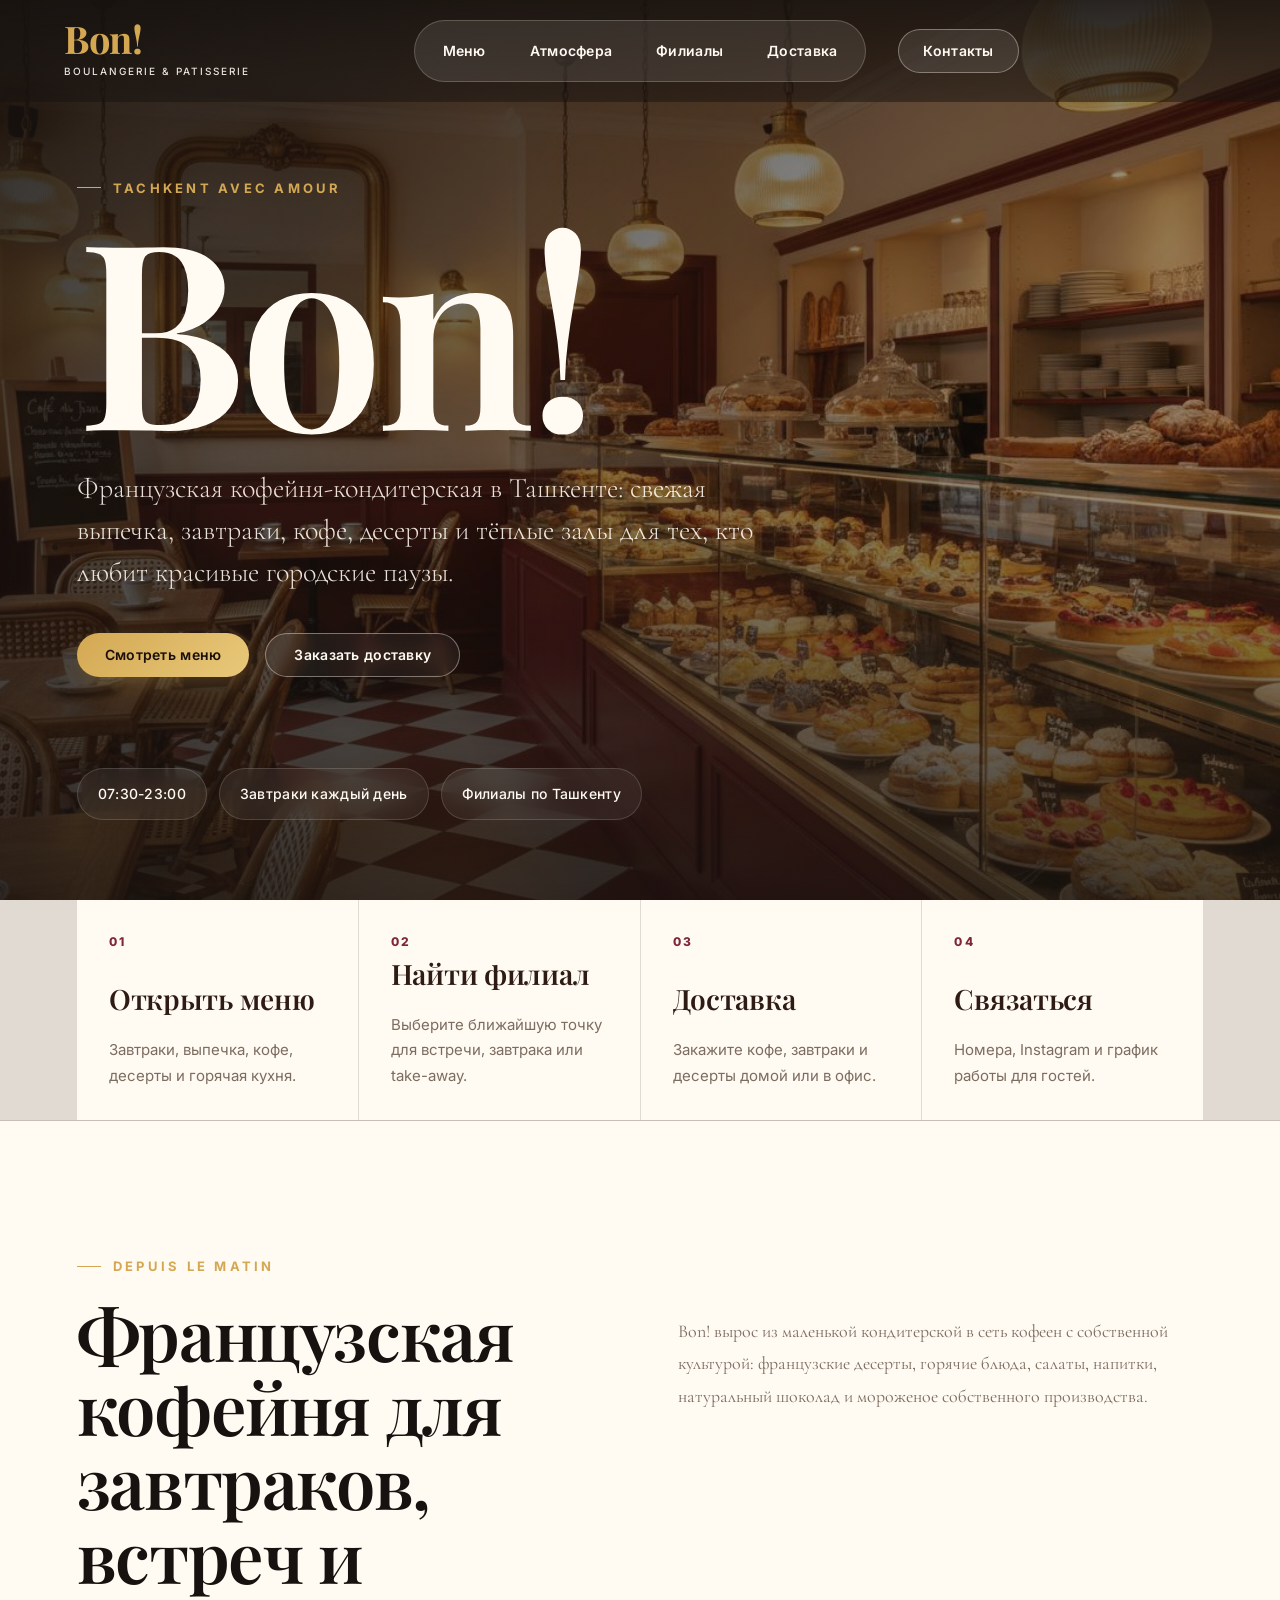
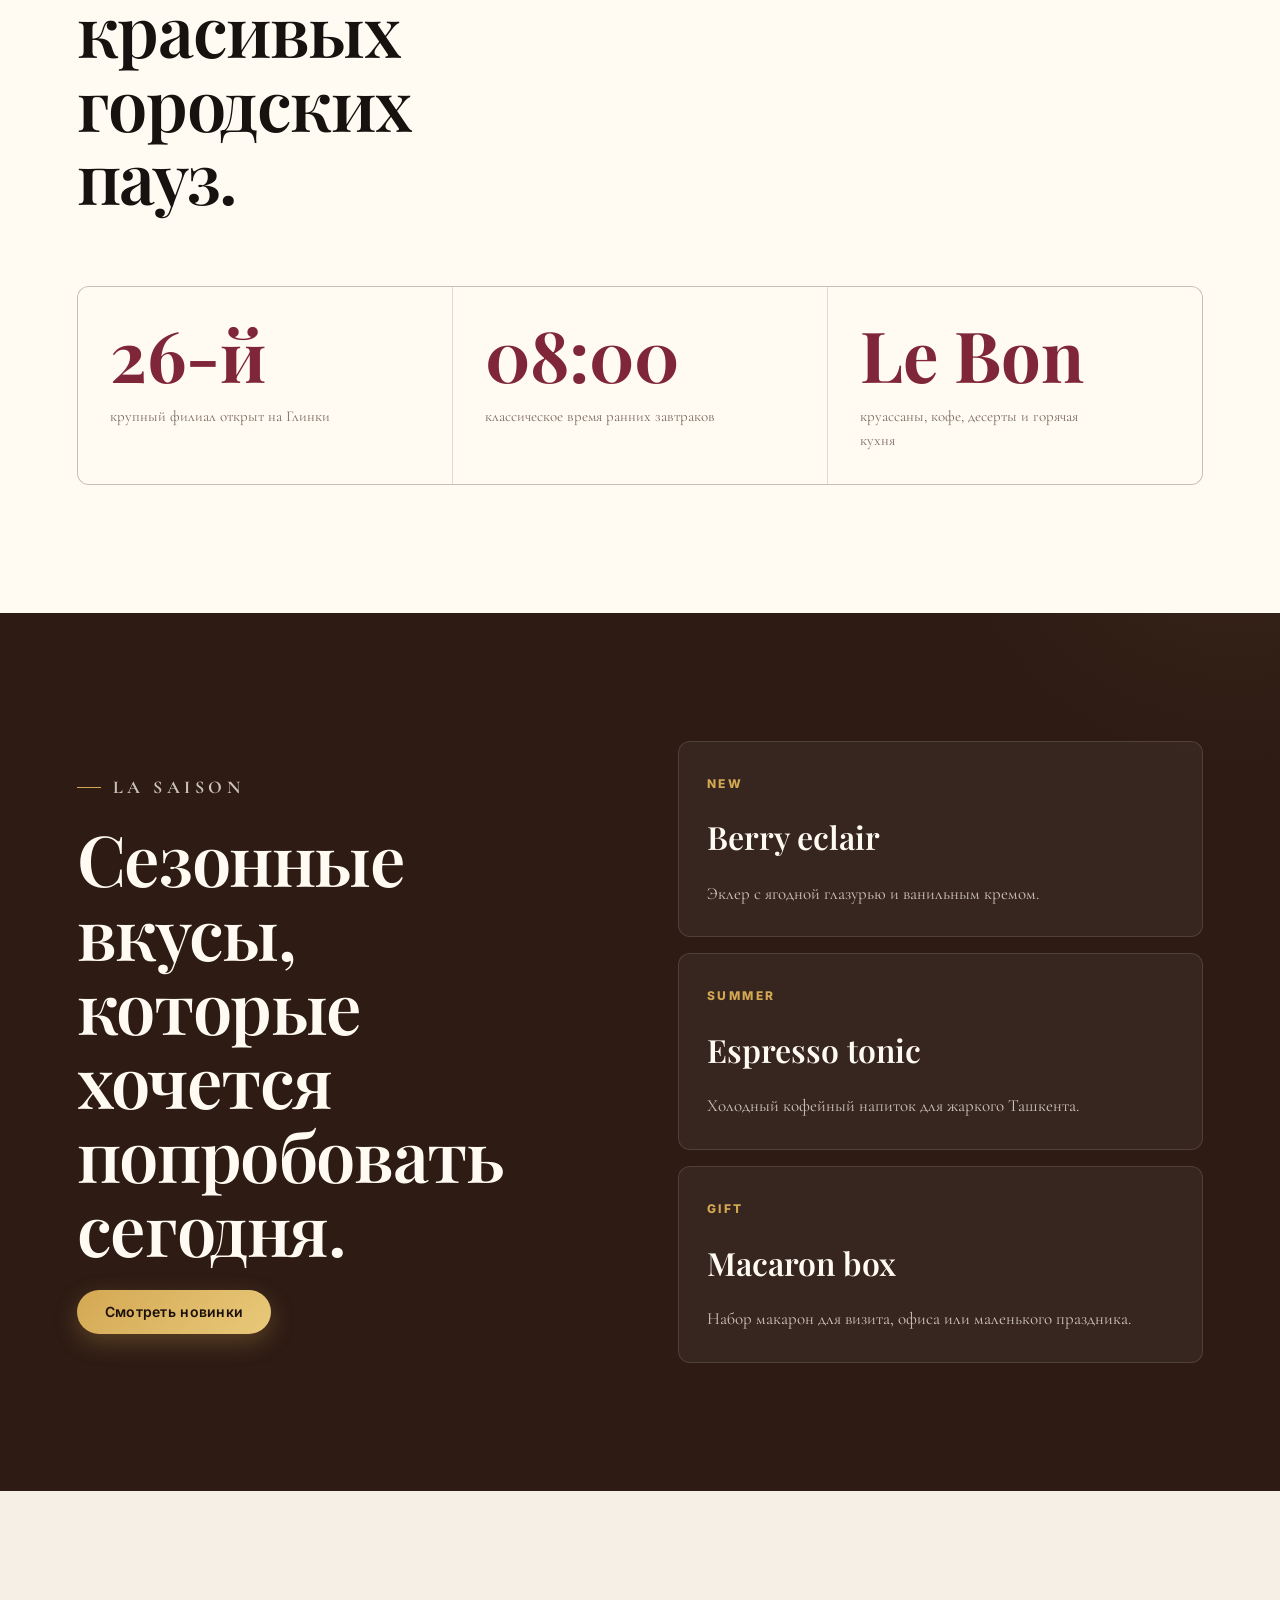
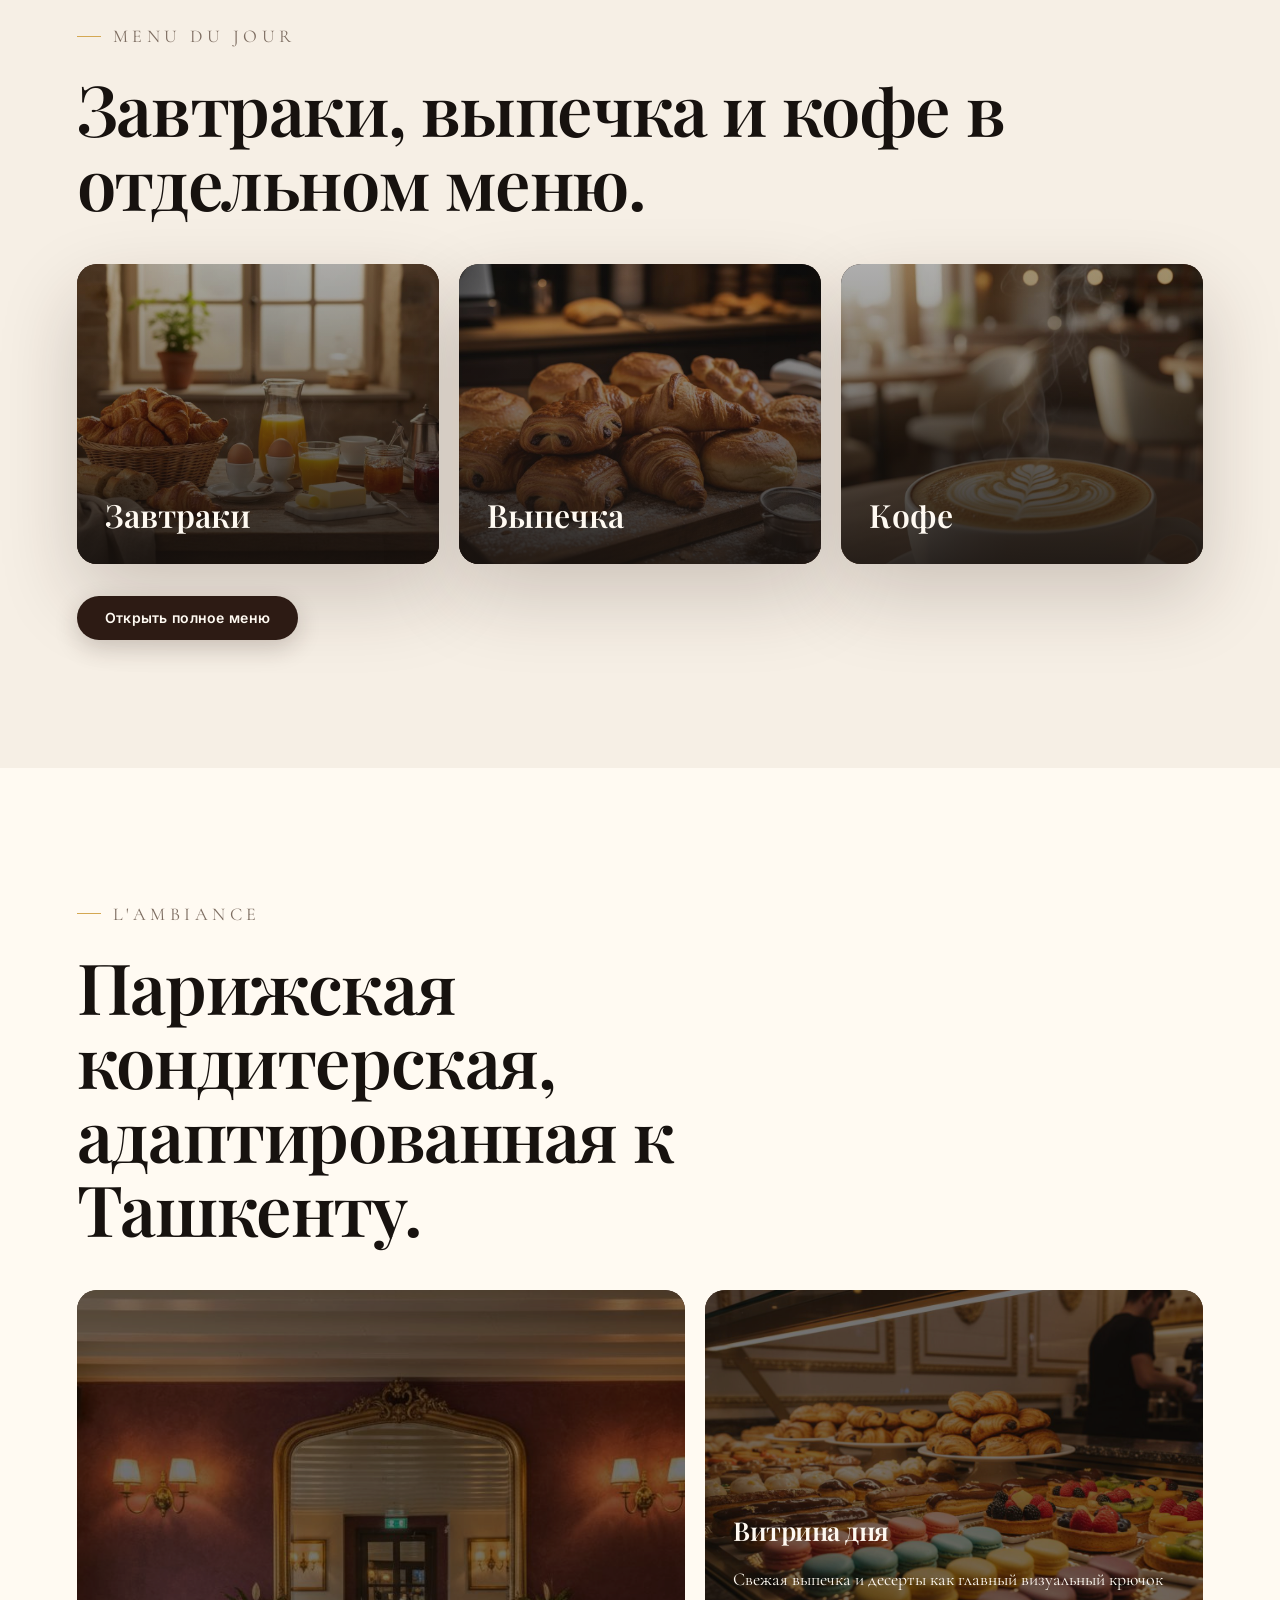
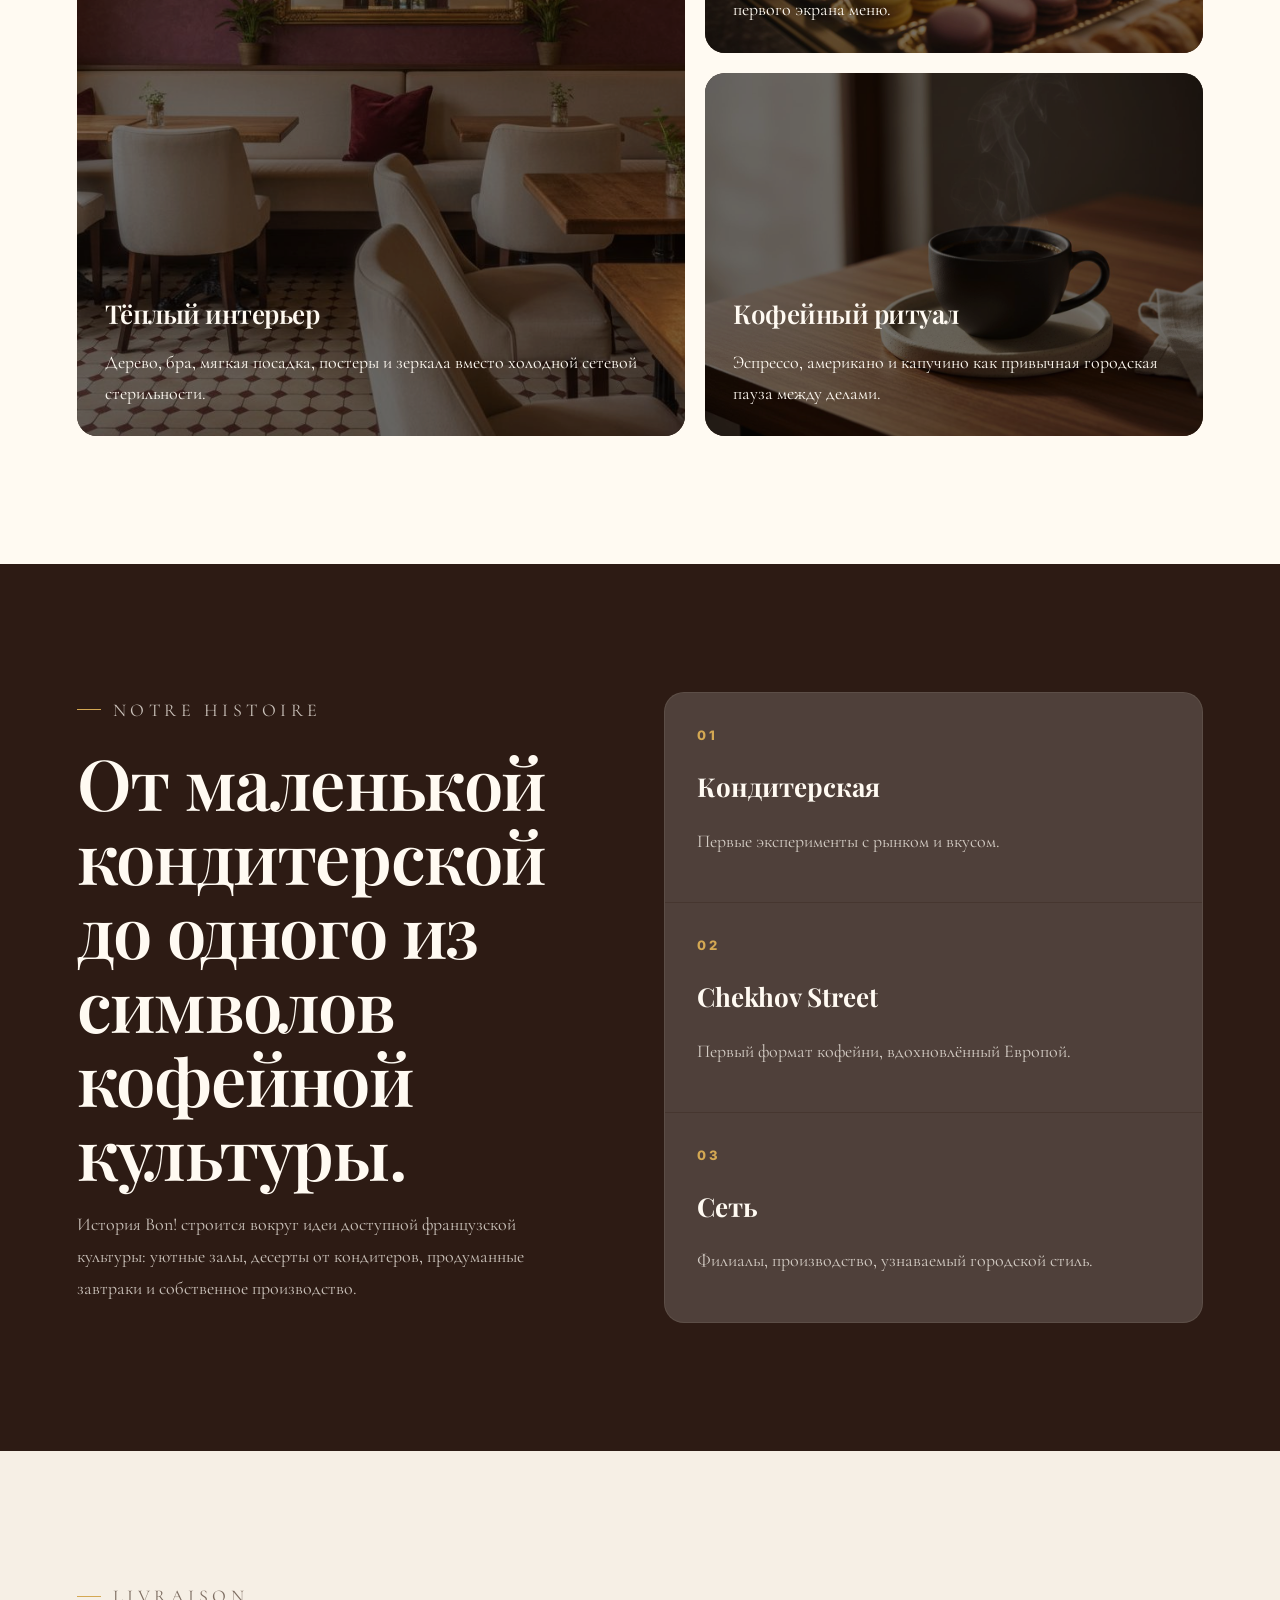
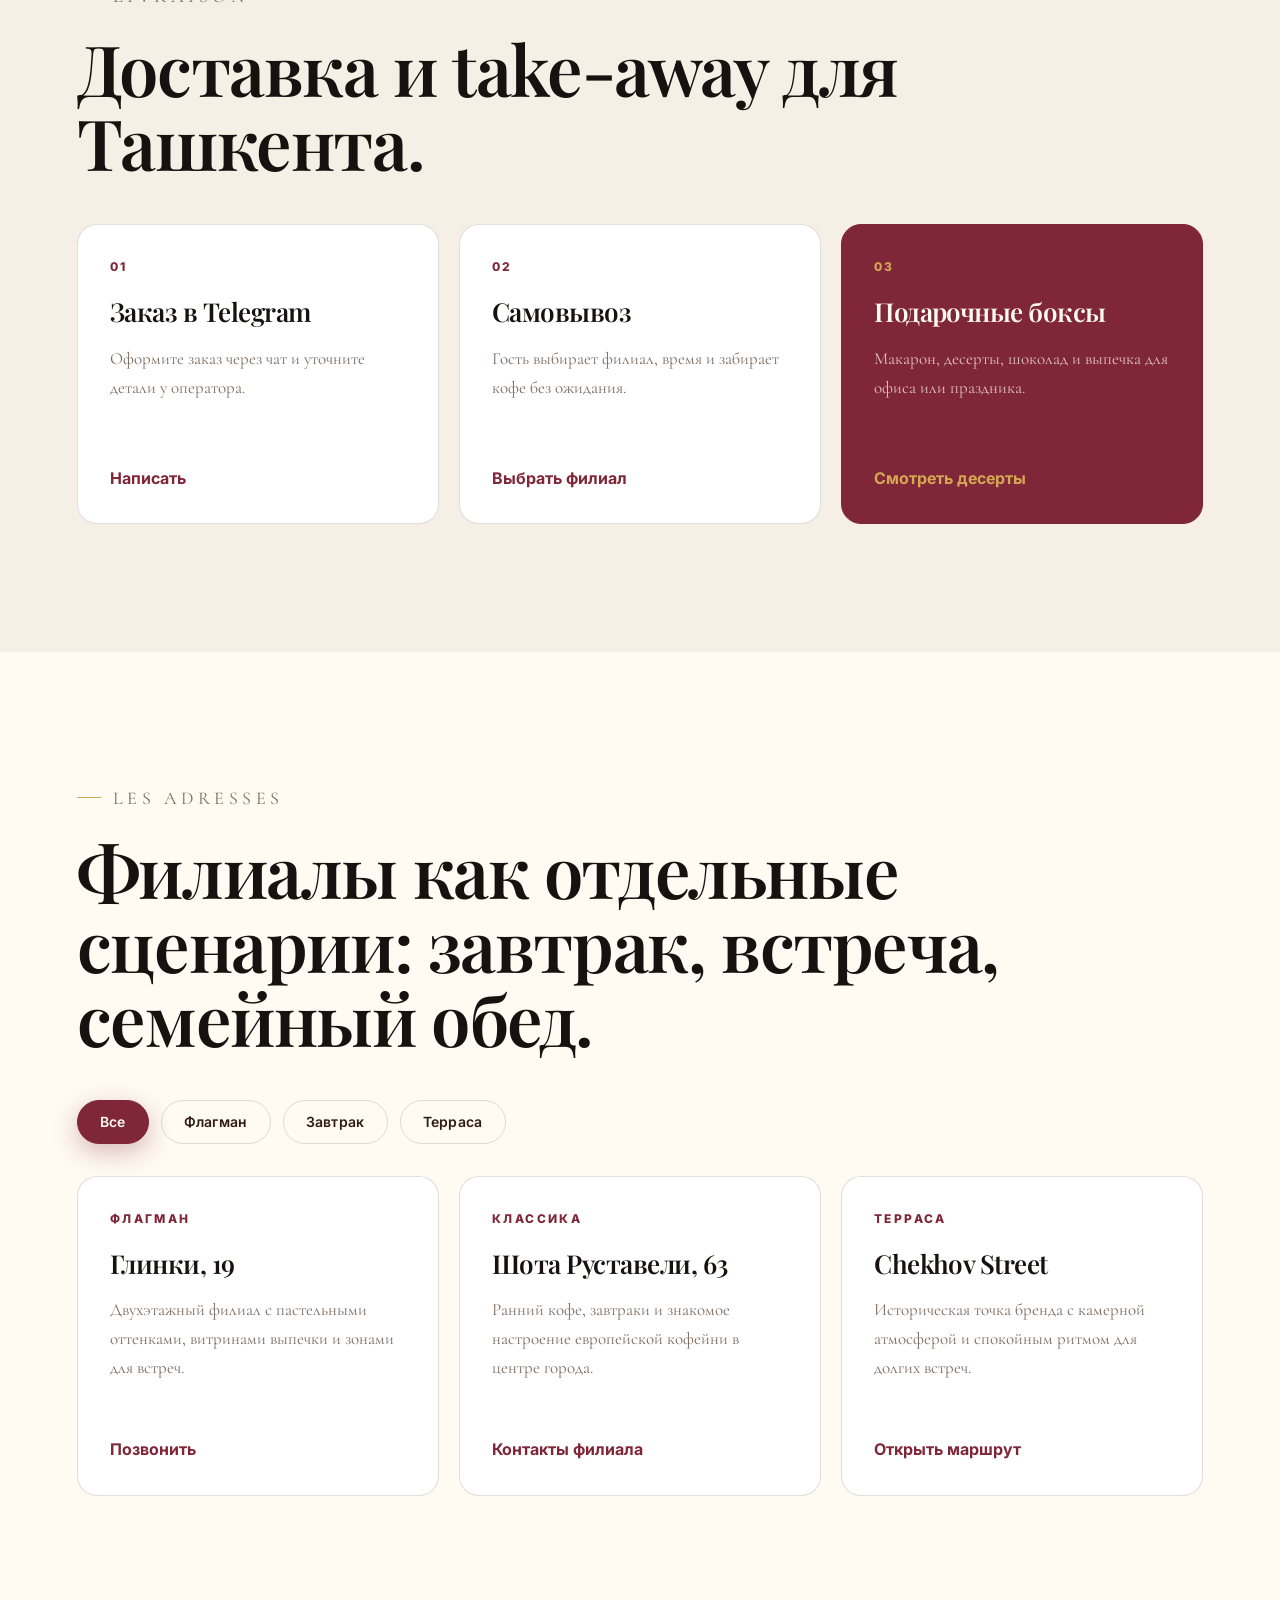
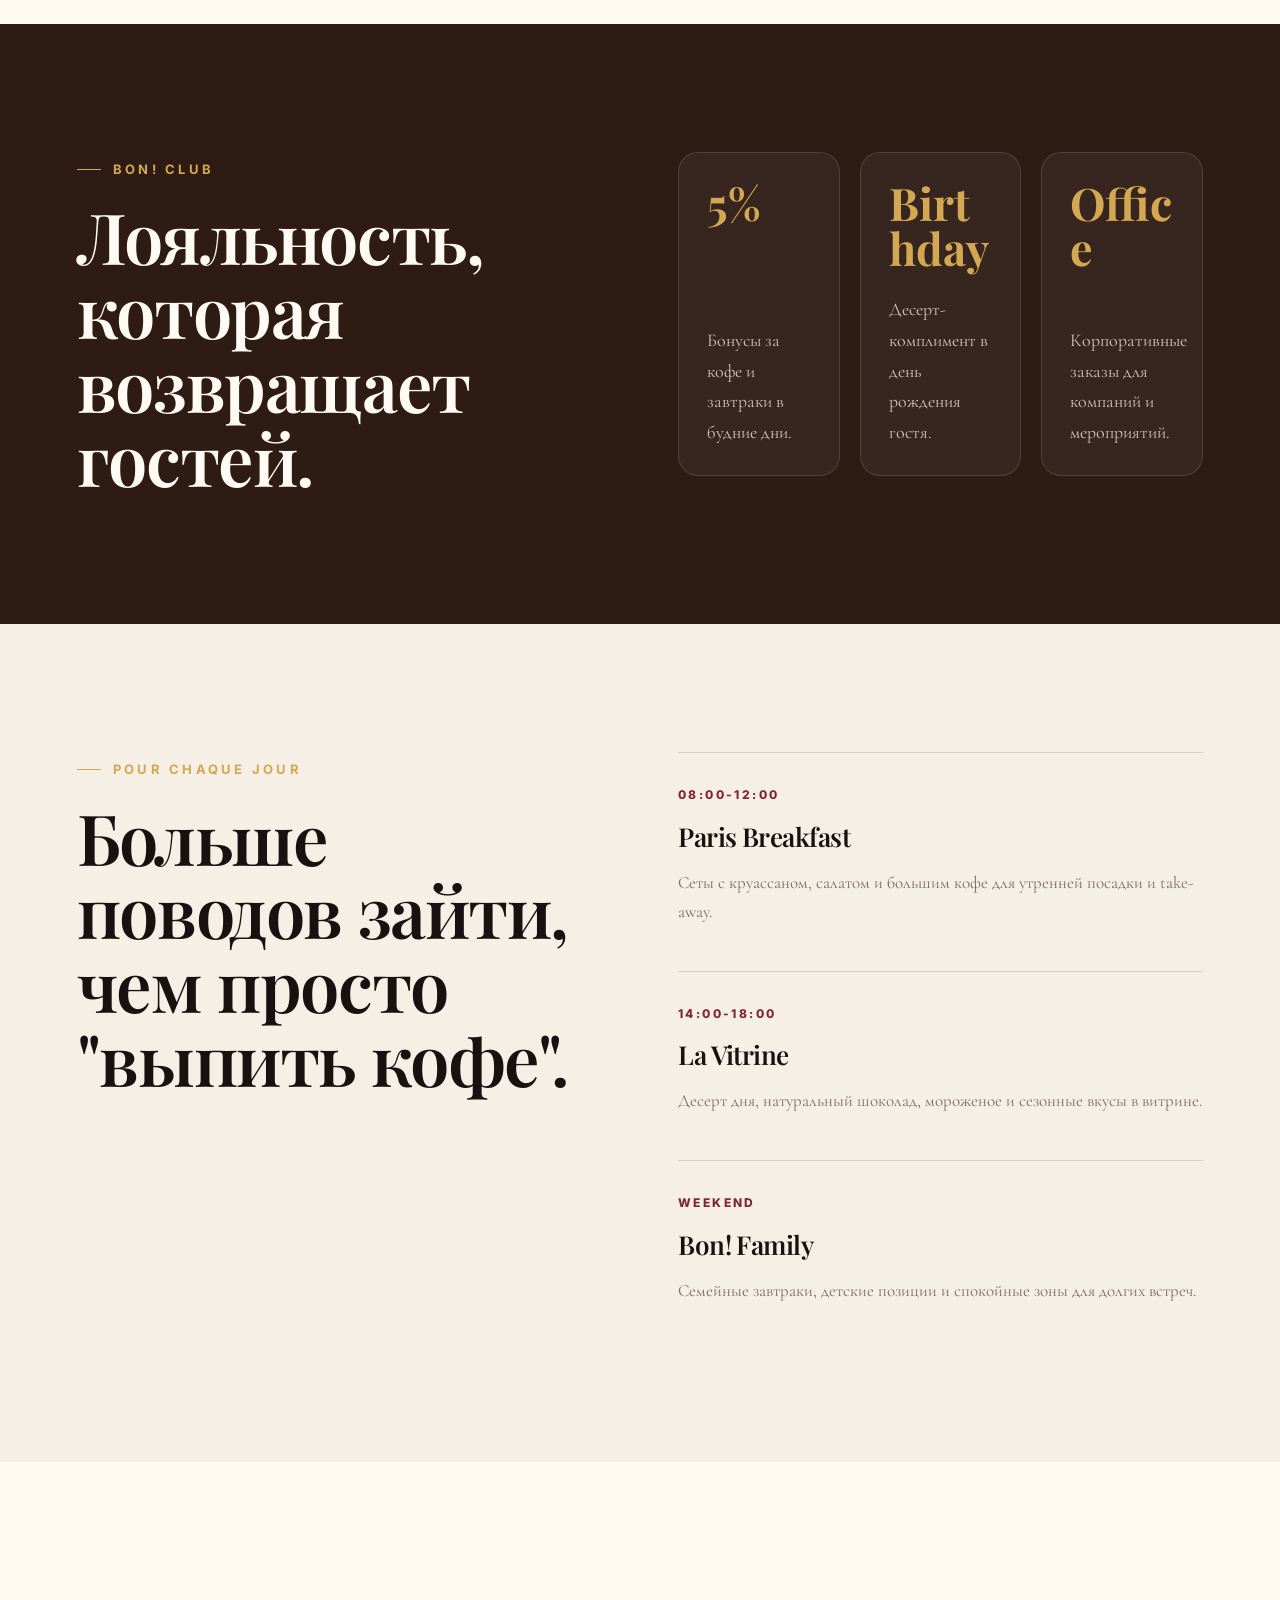
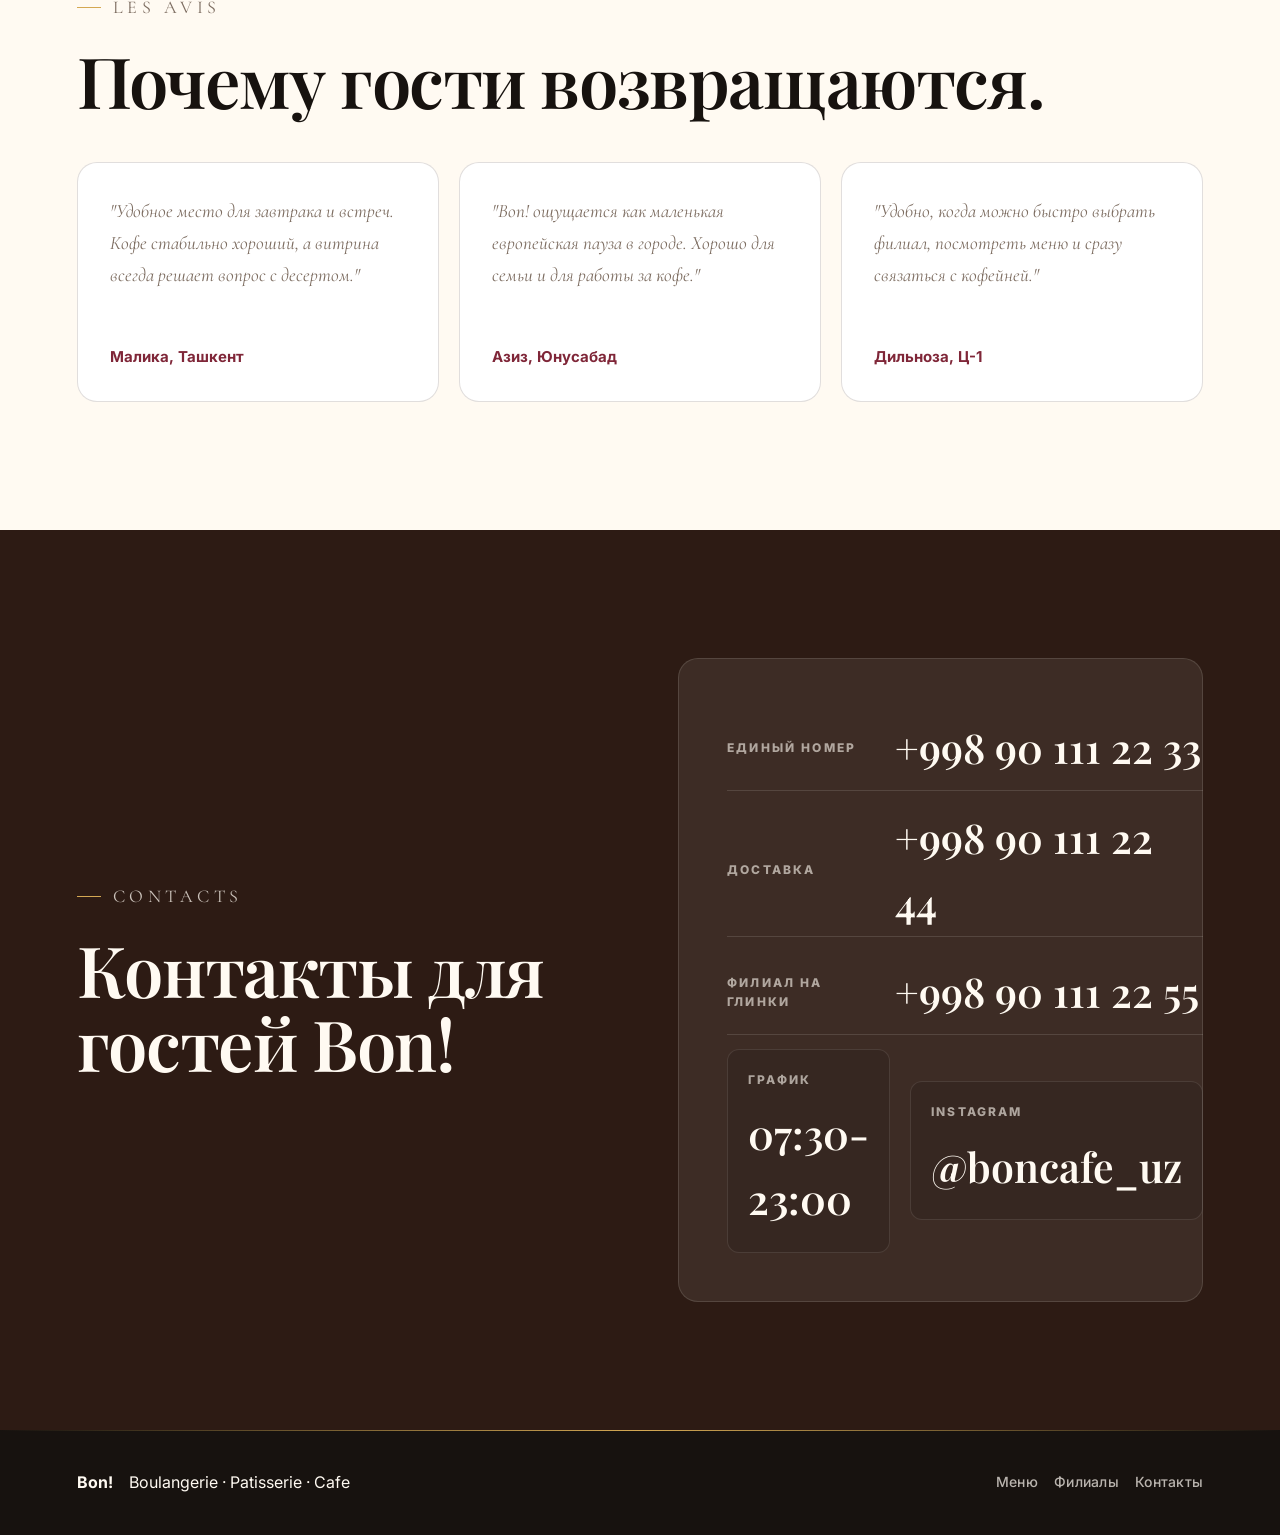
==== commit 304cea67: "Add files via upload" ====
--- a/index.html
+++ b/index.html
@@ -3,407 +3,510 @@
   <head>
     <meta charset="utf-8" />
     <meta name="viewport" content="width=device-width, initial-scale=1" />
-    <title>Bon! Café | Французская кофейня-кондитерская в Ташкенте</title>
-    <meta name="description" content="Bon! Café в Ташкенте: французская выпечка, завтраки, кофе, десерты, филиалы, доставка и уютные залы." />
-    <link rel="preconnect" href="https://fonts.googleapis.com" />
-    <link rel="preconnect" href="https://fonts.gstatic.com" crossorigin />
-    <link href="https://fonts.googleapis.com/css2?family=Cormorant+Garamond:ital,wght@0,400;0,500;0,600;1,400&family=Inter:wght@400;500;600;700&display=swap" rel="stylesheet" />
+    <title>Bon! Cafe | Французская кофейня-кондитерская в Ташкенте</title>
+    <meta
+      name="description"
+      content="Bon! Cafe в Ташкенте: французская выпечка, завтраки, кофе, десерты, филиалы, доставка и уютные залы для встреч."
+    />
     <link rel="stylesheet" href="styles.css" />
+    <link rel="preconnect" href="https://fonts.googleapis.com">
+    <link rel="preconnect" href="https://fonts.gstatic.com" crossorigin>
   </head>
   <body>
+    <!-- Loading Screen -->
+    <div class="loading-screen" id="loadingScreen">
+      <div class="loading-logo">Bon!</div>
+      <div class="loading-bar"></div>
+    </div>
+
+    <!-- Mobile Menu -->
+    <div class="mobile-menu" id="mobileMenu">
+      <a href="menu.html">Меню</a>
+      <a href="#mood">Атмосфера</a>
+      <a href="#branches">Филиалы</a>
+      <a href="#delivery">Доставка</a>
+      <a href="#contacts">Контакты</a>
+    </div>
+
+    <!-- Lightbox -->
+    <div class="lightbox" id="lightbox">
+      <div class="lightbox-content">
+        <button class="lightbox-close" id="lightboxClose">
+          <svg viewBox="0 0 24 24">
+            <line x1="18" y1="6" x2="6" y2="18"></line>
+            <line x1="6" y1="6" x2="18" y2="18"></line>
+          </svg>
+        </button>
+        <img src="" alt="" id="lightboxImage">
+      </div>
+    </div>
+
+    <!-- Back to Top Button -->
+    <button class="back-to-top" id="backToTop">
+      <svg viewBox="0 0 24 24">
+        <polyline points="18 15 12 9 6 15"></polyline>
+      </svg>
+    </button>
 
     <header class="site-header" data-elevate>
-      <a class="brand" href="#top" aria-label="Bon! Café">
+      <a class="brand" href="#top" aria-label="Bon! Cafe">
         <span class="brand-mark">Bon!</span>
-        <span class="brand-sub">Boulangerie &amp; Patisserie</span>
+        <span class="brand-sub">Boulangerie & Patisserie</span>
       </a>
-      <nav class="main-nav" aria-label="Навигация">
+      <nav class="main-nav" aria-label="Главная навигация">
         <a href="menu.html">Меню</a>
         <a href="#mood">Атмосфера</a>
         <a href="#branches">Филиалы</a>
         <a href="#delivery">Доставка</a>
       </nav>
-      <a class="header-action" href="#contacts">Контакты</a>
+      <div style="display: flex; align-items: center; gap: 16px;">
+        <a class="header-action" href="#contacts">Контакты</a>
+        <button class="hamburger" id="hamburger" aria-label="Меню">
+          <span></span>
+          <span></span>
+          <span></span>
+        </button>
+      </div>
     </header>
 
     <main id="top">
-
-      <!-- ─── Hero ──────────────────────────────────────────── -->
       <section class="hero section-dark">
         <div class="hero-media" aria-hidden="true">
-          <img src="hero-main.jpg" alt="" />
+          <img
+            src="hero-main.jpg"
+            alt=""
+          />
         </div>
         <div class="hero-content">
-          <div class="hero-badge" aria-label="Открыто каждый день">Ouvert chaque jour · Ташкент</div>
+          <p class="eyebrow">Tachkent avec amour</p>
           <h1>Bon!</h1>
-          <p class="hero-sub">Французская кофейня-кондитерская в Ташкенте — свежая выпечка, завтраки, авторские десерты и тёплые залы для тех, кто ценит красивые городские паузы.</p>
+          <p class="hero-lede">
+            Французская кофейня-кондитерская в Ташкенте: свежая выпечка,
+            завтраки, кофе, десерты и тёплые залы для тех, кто любит красивые
+            городские паузы.
+          </p>
           <div class="hero-actions">
             <a class="button button-primary" href="menu.html">Смотреть меню</a>
-            <a class="button button-ghost" href="#delivery">Заказать доставку</a>
-          </div>
-        </div>
-        <aside class="hero-note" aria-label="Информация">
-          <span>07:30 — 23:00</span>
+            <a class="button button-ghost" href="#delivery"
+              >Заказать доставку</a
+            >
+          </div>
+        </div>
+        <aside class="hero-note" aria-label="Короткая информация">
+          <span>07:30-23:00</span>
           <span>Завтраки каждый день</span>
           <span>Филиалы по Ташкенту</span>
-          <span>Собственное производство</span>
         </aside>
       </section>
 
-      <!-- ─── Quick Actions ─────────────────────────────────── -->
-      <nav class="quick-actions" aria-label="Быстрые действия">
+      <section
+        class="quick-actions section-light"
+        aria-label="Быстрые действия"
+      >
         <a href="menu.html">
-          <span class="qa-num">01</span>
+          <span>01</span>
           <strong>Открыть меню</strong>
           <p>Завтраки, выпечка, кофе, десерты и горячая кухня.</p>
         </a>
         <a href="#branches">
-          <span class="qa-num">02</span>
+          <span>02</span>
           <strong>Найти филиал</strong>
-          <p>Выберите ближайшую точку для встречи или take-away.</p>
+          <p>Выберите ближайшую точку для встречи, завтрака или take-away.</p>
         </a>
         <a href="#delivery">
-          <span class="qa-num">03</span>
+          <span>03</span>
           <strong>Доставка</strong>
-          <p>Кофе, завтраки и десерты домой или в офис.</p>
+          <p>Закажите кофе, завтраки и десерты домой или в офис.</p>
         </a>
         <a href="#contacts">
-          <span class="qa-num">04</span>
+          <span>04</span>
           <strong>Связаться</strong>
-          <p>Номера, Instagram и график работы.</p>
+          <p>Номера, Instagram и график работы для гостей.</p>
         </a>
-      </nav>
-
-      <!-- ─── Intro ──────────────────────────────────────────── -->
+      </section>
+
       <section class="intro section-light">
-        <span class="kicker">Depuis le matin</span>
+        <div class="section-kicker">Depuis le matin</div>
         <div class="intro-grid">
           <div>
-            <h2>Французская кофейня для завтраков, встреч и красивых городских пауз.</h2>
-          </div>
-          <div>
-            <p class="intro-lede">Bon! вырос из маленькой кондитерской в сеть кофеен с собственной культурой: французские десерты, горячие блюда, натуральный шоколад и мороженое собственного производства.</p>
-          </div>
-        </div>
-        <div class="metrics" aria-label="Показатели">
-          <div>
-            <strong>26</strong>
-            <span>Крупный флагманский филиал открыт на Глинки</span>
-          </div>
-          <div>
-            <strong>07:30</strong>
-            <span>Ранние завтраки — каждый день без выходных</span>
-          </div>
-          <div>
-            <strong>Le&nbsp;Bon</strong>
-            <span>Круассаны, кофе, десерты и горячая кухня собственного производства</span>
-          </div>
-        </div>
-      </section>
-
-      <!-- ─── Season ─────────────────────────────────────────── -->
+            <h2>
+              Французская кофейня для завтраков, встреч и красивых городских пауз.
+            </h2>
+          </div>
+          <div class="intro-copy">
+            <p>
+              Bon! вырос из маленькой кондитерской в сеть кофеен с собственной
+              культурой: французские десерты, горячие блюда, салаты, напитки,
+              натуральный шоколад и мороженое собственного производства.
+            </p>
+          </div>
+        </div>
+        <div class="metrics" aria-label="Преимущества">
+          <div>
+            <strong>26-й</strong>
+            <span>крупный филиал открыт на Глинки</span>
+          </div>
+          <div>
+            <strong>08:00</strong>
+            <span>классическое время ранних завтраков</span>
+          </div>
+          <div>
+            <strong>Le Bon</strong>
+            <span>круассаны, кофе, десерты и горячая кухня</span>
+          </div>
+        </div>
+      </section>
+
       <section class="season section-dark">
         <div class="season-copy">
-          <span class="eyebrow">La saison</span>
+          <p class="eyebrow">La saison</p>
           <h2>Сезонные вкусы, которые хочется попробовать сегодня.</h2>
-          <p>Ограниченные позиции в меню — натуральные ингредиенты, авторские рецепты, обновление каждый сезон.</p>
-          <a class="button button-primary" href="menu.html#dessert">Смотреть новинки</a>
+
+          <a class="button button-primary" href="menu.html#dessert"
+            >Смотреть новинки</a
+          >
         </div>
         <div class="season-grid">
           <article>
-            <span class="tag">New</span>
-            <strong>Berry Eclair</strong>
-            <p>Эклер с ягодной глазурью и ванильным кремом собственного производства.</p>
-          </article>
-          <article>
-            <span class="tag">Summer</span>
-            <strong>Espresso Tonic</strong>
-            <p>Холодный кофейный напиток для жаркого Ташкента — лёгко, свежо, бодро.</p>
-          </article>
-          <article>
-            <span class="tag">Gift</span>
-            <strong>Macaron Box</strong>
-            <p>Набор макарон для офиса, визита или маленького французского праздника.</p>
-          </article>
-        </div>
-      </section>
-
-      <!-- ─── Menu Preview ───────────────────────────────────── -->
+            <span>New</span>
+            <strong>Berry eclair</strong>
+            <p>Эклер с ягодной глазурью и ванильным кремом.</p>
+          </article>
+          <article>
+            <span>Summer</span>
+            <strong>Espresso tonic</strong>
+            <p>Холодный кофейный напиток для жаркого Ташкента.</p>
+          </article>
+          <article>
+            <span>Gift</span>
+            <strong>Macaron box</strong>
+            <p>Набор макарон для визита, офиса или маленького праздника.</p>
+          </article>
+        </div>
+      </section>
+
       <section id="menu" class="menu-preview section-warm">
         <div class="section-head">
-          <span class="eyebrow">Menu du jour</span>
-          <h2>Завтраки, выпечка и кофе.</h2>
-          <p>Отдельная страница с полным меню: все категории, цены и описания.</p>
+          <p class="eyebrow">Menu du jour</p>
+          <h2>Завтраки, выпечка и кофе в отдельном меню.</h2>
         </div>
         <div class="menu-preview-grid">
           <a class="menu-preview-card" href="menu.html#breakfast">
-            <img src="menu-breakfast.jpg" alt="Завтрак с кофе и выпечкой" />
-            <div class="menu-preview-card-body">
-              <div class="card-kicker">Dès 07:30</div>
-              <span>Завтраки</span>
-            </div>
+            <img
+              src="menu-breakfast.jpg"
+              alt="Завтрак с кофе и выпечкой"
+              data-lightbox
+            />
+            <span>Завтраки</span>
           </a>
           <a class="menu-preview-card" href="menu.html#pastry">
-            <img src="menu-pastry.jpg" alt="Свежая выпечка" />
-            <div class="menu-preview-card-body">
-              <div class="card-kicker">Свежая каждый день</div>
-              <span>Выпечка</span>
-            </div>
+            <img
+              src="menu-pastry.jpg"
+              alt="Свежая выпечка"
+              data-lightbox
+            />
+            <span>Выпечка</span>
           </a>
           <a class="menu-preview-card" href="menu.html#coffee">
-            <img src="menu-coffee.jpg" alt="Чашка кофе" />
-            <div class="menu-preview-card-body">
-              <div class="card-kicker">Espresso bar</div>
-              <span>Кофе</span>
-            </div>
+            <img
+              src="menu-coffee.jpg"
+              alt="Чашка кофе"
+              data-lightbox
+            />
+            <span>Кофе</span>
           </a>
         </div>
         <a class="button button-dark" href="menu.html">Открыть полное меню</a>
       </section>
 
-      <!-- ─── Mood ───────────────────────────────────────────── -->
       <section id="mood" class="mood section-light">
         <div class="section-head narrow">
-          <span class="eyebrow">L'ambiance</span>
+          <p class="eyebrow">L'ambiance</p>
           <h2>Парижская кондитерская, адаптированная к Ташкенту.</h2>
         </div>
         <div class="mood-grid">
           <article class="mood-item large">
-            <img src="mood-interior.jpg" alt="Интерьер кофейни с деревянными столами" />
-            <div class="mood-caption">
+            <img
+              src="mood-interior.jpg"
+              alt="Уютная кофейня с деревянными столами"
+              data-lightbox
+            />
+            <div>
               <h3>Тёплый интерьер</h3>
-              <p>Дерево, бра, мягкая посадка, постеры и зеркала — атмосфера без сетевой стерильности.</p>
+              <p>
+                Дерево, бра, мягкая посадка, постеры и зеркала вместо холодной
+                сетевой стерильности.
+              </p>
             </div>
           </article>
           <article class="mood-item">
-            <img src="mood-display.jpg" alt="Витрина с выпечкой и десертами" />
-            <div class="mood-caption">
+            <img
+              src="mood-display.jpg"
+              alt="Свежая выпечка"
+              data-lightbox
+            />
+            <div>
               <h3>Витрина дня</h3>
-              <p>Свежая выпечка и сезонные десерты каждое утро.</p>
+              <p>
+                Свежая выпечка и десерты как главный визуальный крючок первого
+                экрана меню.
+              </p>
             </div>
           </article>
           <article class="mood-item">
-            <img src="mood-coffee.jpg" alt="Чашка кофе" />
-            <div class="mood-caption">
+            <img
+              src="mood-coffee.jpg"
+              alt="Чашка кофе"
+              data-lightbox
+            />
+            <div>
               <h3>Кофейный ритуал</h3>
-              <p>Эспрессо, американо, капучино — привычная городская пауза между делами.</p>
+              <p>
+                Эспрессо, американо и капучино как привычная городская пауза
+                между делами.
+              </p>
             </div>
           </article>
         </div>
       </section>
 
-      <!-- ─── Story ──────────────────────────────────────────── -->
       <section class="story section-dark">
         <div class="story-copy">
-          <span class="eyebrow">Notre histoire</span>
-          <h2>От маленькой кондитерской до символа кофейной культуры.</h2>
-          <p>История Bon! строится вокруг идеи доступной французской культуры: уютные залы, десерты от кондитеров, продуманные завтраки и собственное производство.</p>
+          <p class="eyebrow">Notre histoire</p>
+          <h2>
+            От маленькой кондитерской до одного из символов кофейной культуры.
+          </h2>
+          <p>
+            История Bon! строится вокруг идеи доступной французской культуры:
+            уютные залы, десерты от кондитеров, продуманные завтраки и
+            собственное производство.
+          </p>
         </div>
         <div class="timeline" aria-label="История бренда">
           <div>
-            <span class="timeline-num">01</span>
-            <strong>Кондитерская</strong>
-            <p>Первые эксперименты с рынком и французским вкусом в Ташкенте.</p>
-          </div>
-          <div>
-            <span class="timeline-num">02</span>
-            <strong>Chekhov Street</strong>
-            <p>Первый формат кофейни, вдохновлённый европейской культурой завтрака.</p>
-          </div>
-          <div>
-            <span class="timeline-num">03</span>
-            <strong>Сеть &amp; Производство</strong>
-            <p>Филиалы, собственная кондитерская, узнаваемый городской стиль.</p>
-          </div>
-        </div>
-      </section>
-
-      <!-- ─── Delivery ───────────────────────────────────────── -->
+            <span>01</span><strong>Кондитерская</strong>
+            <p>Первые эксперименты с рынком и вкусом.</p>
+          </div>
+          <div>
+            <span>02</span><strong>Chekhov Street</strong>
+            <p>Первый формат кофейни, вдохновлённый Европой.</p>
+          </div>
+          <div>
+            <span>03</span><strong>Сеть</strong>
+            <p>Филиалы, производство, узнаваемый городской стиль.</p>
+          </div>
+        </div>
+      </section>
+
       <section id="delivery" class="delivery section-warm">
         <div class="section-head">
-          <span class="eyebrow">Livraison</span>
+          <p class="eyebrow">Livraison</p>
           <h2>Доставка и take-away для Ташкента.</h2>
-          <p>Закажите любимые позиции — оператор свяжется и уточнит детали.</p>
         </div>
         <div class="delivery-layout">
           <div class="delivery-card">
-            <span class="d-num">01</span>
+            <span>01</span>
             <h3>Заказ в Telegram</h3>
-            <p>Оформите заказ через чат и уточните детали у оператора. Быстро и удобно.</p>
+            <p>Оформите заказ через чат и уточните детали у оператора.</p>
             <a href="#contacts">Написать</a>
           </div>
           <div class="delivery-card">
-            <span class="d-num">02</span>
+            <span>02</span>
             <h3>Самовывоз</h3>
-            <p>Выберите филиал, укажите время — и заберите кофе без ожидания.</p>
+            <p>Гость выбирает филиал, время и забирает кофе без ожидания.</p>
             <a href="#branches">Выбрать филиал</a>
           </div>
           <div class="delivery-card accent">
-            <span class="d-num">03</span>
+            <span>03</span>
             <h3>Подарочные боксы</h3>
-            <p>Макарон, десерты, шоколад и выпечка — для офиса, праздника или дорогого человека.</p>
+            <p>Макарон, десерты, шоколад и выпечка для офиса или праздника.</p>
             <a href="menu.html#dessert">Смотреть десерты</a>
           </div>
         </div>
       </section>
 
-      <!-- ─── Branches ───────────────────────────────────────── -->
       <section id="branches" class="branches section-light">
         <div class="section-head">
-          <span class="eyebrow">Les adresses</span>
-          <h2>Филиалы как отдельные сценарии.</h2>
-          <p>Завтрак, деловая встреча, семейный обед или тихий кофе — для каждого есть свой зал.</p>
-        </div>
-
-        <div class="branch-controls" aria-label="Фильтр">
-          <button class="chip is-active" type="button" data-filter="all">Все</button>
-          <button class="chip" type="button" data-filter="flagship">Флагман</button>
-          <button class="chip" type="button" data-filter="breakfast">Завтрак</button>
-          <button class="chip" type="button" data-filter="terrace">Терраса</button>
+          <p class="eyebrow">Les adresses</p>
+          <h2>
+            Филиалы как отдельные сценарии: завтрак, встреча, семейный обед.
+          </h2>
+        </div>
+
+        <div class="branch-controls" aria-label="Фильтр филиалов">
+          <button class="chip is-active" type="button" data-filter="all">
+            Все
+          </button>
+          <button class="chip" type="button" data-filter="flagship">
+            Флагман
+          </button>
+          <button class="chip" type="button" data-filter="breakfast">
+            Завтрак
+          </button>
+          <button class="chip" type="button" data-filter="terrace">
+            Терраса
+          </button>
         </div>
 
         <div class="branch-grid" data-branches>
           <article class="branch" data-type="flagship breakfast">
-            <span class="branch-tag">Флагман</span>
+            <span>Флагман</span>
             <h3>Глинки, 19</h3>
-            <p>Двухэтажный зал с витринами выпечки, пастельными оттенками и отдельными зонами для встреч.</p>
+            <p>
+              Двухэтажный филиал с пастельными оттенками, витринами выпечки и
+              зонами для встреч.
+            </p>
             <a href="#contacts">Позвонить</a>
           </article>
           <article class="branch" data-type="breakfast">
-            <span class="branch-tag">Классика</span>
+            <span>Классика</span>
             <h3>Шота Руставели, 63</h3>
-            <p>Ранний кофе, завтраки и атмосфера европейской кофейни в центре города.</p>
-            <a href="#contacts">Контакты</a>
+            <p>
+              Ранний кофе, завтраки и знакомое настроение европейской кофейни в
+              центре города.
+            </p>
+            <a href="#contacts">Контакты филиала</a>
           </article>
           <article class="branch" data-type="terrace breakfast">
-            <span class="branch-tag">Терраса</span>
+            <span>Терраса</span>
             <h3>Chekhov Street</h3>
-            <p>Историческая точка бренда — камерная атмосфера для долгих разговоров и неспешного кофе.</p>
-            <a href="#contacts">Маршрут</a>
-          </article>
-        </div>
-      </section>
-
-      <!-- ─── Loyalty ────────────────────────────────────────── -->
+            <p>
+              Историческая точка бренда с камерной атмосферой и спокойным
+              ритмом для долгих встреч.
+            </p>
+            <a href="#contacts">Открыть маршрут</a>
+          </article>
+        </div>
+      </section>
+
       <section class="loyalty section-dark">
         <div>
-          <span class="eyebrow">Bon! Club</span>
+          <p class="eyebrow">Bon! club</p>
           <h2>Лояльность, которая возвращает гостей.</h2>
         </div>
         <div class="loyalty-list">
           <article>
             <span>5%</span>
-            <p>Бонусы за кофе и завтраки в будние дни — накапливаются и сгорают при следующем визите.</p>
-          </article>
-          <article>
-            <span>Gift</span>
-            <p>Десерт-комплимент в день рождения — от Bon! лично для каждого постоянного гостя.</p>
+            <p>Бонусы за кофе и завтраки в будние дни.</p>
+          </article>
+          <article>
+            <span>Birthday</span>
+            <p>Десерт-комплимент в день рождения гостя.</p>
           </article>
           <article>
             <span>Office</span>
-            <p>Корпоративные заказы для компаний и мероприятий — обсудим детали при обращении.</p>
-          </article>
-        </div>
-      </section>
-
-      <!-- ─── Events ─────────────────────────────────────────── -->
+            <p>Корпоративные заказы для компаний и мероприятий.</p>
+          </article>
+        </div>
+      </section>
+
       <section id="events" class="events section-warm">
         <div class="split">
           <div>
-            <span class="eyebrow">Pour chaque jour</span>
-            <h2>Больше поводов зайти, чем просто выпить кофе.</h2>
+            <p class="eyebrow">Pour chaque jour</p>
+            <h2>Больше поводов зайти, чем просто "выпить кофе".</h2>
           </div>
           <div class="event-list">
             <article>
-              <div class="ev-time">08:00 — 12:00</div>
+              <span>08:00-12:00</span>
               <h3>Paris Breakfast</h3>
-              <p>Сеты с круассаном, салатом и большим кофе — для утренней посадки и take-away.</p>
+              <p>
+                Сеты с круассаном, салатом и большим кофе для утренней посадки и
+                take-away.
+              </p>
             </article>
             <article>
-              <div class="ev-time">14:00 — 18:00</div>
+              <span>14:00-18:00</span>
               <h3>La Vitrine</h3>
-              <p>Десерт дня, натуральный шоколад, мороженое и сезонные вкусы в витрине.</p>
+              <p>
+                Десерт дня, натуральный шоколад, мороженое и сезонные вкусы в
+                витрине.
+              </p>
             </article>
             <article>
-              <div class="ev-time">Выходные</div>
+              <span>Weekend</span>
               <h3>Bon! Family</h3>
-              <p>Семейные завтраки, детские позиции и спокойные зоны для долгих встреч.</p>
+              <p>
+                Семейные завтраки, детские позиции и спокойные зоны для долгих
+                встреч.
+              </p>
             </article>
           </div>
         </div>
       </section>
 
-      <!-- ─── Reviews ────────────────────────────────────────── -->
       <section class="reviews section-light">
         <div class="section-head">
-          <span class="eyebrow">Les avis</span>
+          <p class="eyebrow">Les avis</p>
           <h2>Почему гости возвращаются.</h2>
         </div>
         <div class="review-grid">
           <article>
-            <div class="review-stars">★★★★★</div>
-            <p>«Удобное место для завтрака и встреч. Кофе стабильно хороший, а витрина всегда решает вопрос с десертом.»</p>
-            <span class="reviewer">Малика, Ташкент</span>
-          </article>
-          <article>
-            <div class="review-stars">★★★★★</div>
-            <p>«Bon! ощущается как маленькая европейская пауза в городе. Хорошо для семьи и для работы за кофе.»</p>
-            <span class="reviewer">Азиз, Юнусабад</span>
-          </article>
-          <article>
-            <div class="review-stars">★★★★★</div>
-            <p>«Удобно, когда можно быстро выбрать филиал, посмотреть меню и сразу связаться с кофейней.»</p>
-            <span class="reviewer">Дильноза, Ц-1</span>
-          </article>
-        </div>
-      </section>
-
-      <!-- ─── Contacts ───────────────────────────────────────── -->
+            <p>
+              "Удобное место для завтрака и встреч. Кофе стабильно хороший, а
+              витрина всегда решает вопрос с десертом."
+            </p>
+            <strong>Малика, Ташкент</strong>
+          </article>
+          <article>
+            <p>
+              "Bon! ощущается как маленькая европейская пауза в городе. Хорошо
+              для семьи и для работы за кофе."
+            </p>
+            <strong>Азиз, Юнусабад</strong>
+          </article>
+          <article>
+            <p>
+              "Удобно, когда можно быстро выбрать филиал, посмотреть меню и
+              сразу связаться с кофейней."
+            </p>
+            <strong>Дильноза, Ц-1</strong>
+          </article>
+        </div>
+      </section>
+
       <section id="contacts" class="contacts section-dark">
         <div class="contacts-copy">
-          <span class="eyebrow">Contacts</span>
+          <p class="eyebrow">Contacts</p>
           <h2>Контакты для гостей Bon!</h2>
-          <p>Позвоните или напишите — ответим по любому вопросу: заказ, резерв, доставка.</p>
-        </div>
-        <div class="contact-board" aria-label="Контакты">
+        </div>
+        <div class="contact-board" aria-label="Контактные номера">
           <a class="contact-line" href="tel:+998901112233">
-            <label>Единый номер</label>
+            <span>Единый номер</span>
             <strong>+998 90 111 22 33</strong>
           </a>
           <a class="contact-line" href="tel:+998901112244">
-            <label>Доставка</label>
+            <span>Доставка</span>
             <strong>+998 90 111 22 44</strong>
           </a>
           <a class="contact-line" href="tel:+998901112255">
-            <label>Глинки, 19</label>
+            <span>Филиал на Глинки</span>
             <strong>+998 90 111 22 55</strong>
           </a>
           <div class="contact-meta">
             <div>
-              <label>График</label>
-              <strong>07:30 — 23:00</strong>
+              <span>График</span>
+              <strong>07:30-23:00</strong>
             </div>
             <div>
-              <label>Instagram</label>
+              <span>Instagram</span>
               <strong>@boncafe_uz</strong>
             </div>
           </div>
         </div>
       </section>
-
     </main>
 
     <footer class="site-footer">
       <div>
-        <div class="footer-brand">Bon!</div>
-        <div class="footer-sub">Boulangerie · Patisserie · Café</div>
+        <strong>Bon!</strong>
+        <span>Boulangerie · Patisserie · Cafe</span>
       </div>
-      <nav class="footer-links">
+      <div class="footer-links">
         <a href="menu.html">Меню</a>
         <a href="#branches">Филиалы</a>
         <a href="#contacts">Контакты</a>
-      </nav>
-      <span class="footer-copy">© 2024 Bon! Café, Ташкент</span>
+      </div>
     </footer>
 
     <script src="script.js"></script>
--- a/styles.css
+++ b/styles.css
@@ -1,928 +1,2277 @@
-/* ─── Design Tokens ─────────────────────────────────────────── */
+@import url('https://fonts.googleapis.com/css2?family=Cormorant+Garamond:ital,wght@0,300;0,400;0,500;0,600;0,700;1,300;1,400;1,500&family=Playfair+Display:ital,wght@0,400;0,500;0,600;0,700;0,800;0,900;1,400;1,500;1,600&family=Inter:wght@300;400;500;600;700&display=swap');
+
 :root {
-  --noir:    #0c0905;
-  --deep:    #1a1008;
-  --smoke:   #2e1c0e;
-  --umber:   #5c3a20;
-  --taupe:   #9a7b60;
-  --sand:    #c8b49a;
-  --pearl:   #f0e8dc;
-  --white:   #fdfaf5;
-  --gold:    #b8922e;
-  --gold-lt: #d4ac52;
-  --gold-hl: #f0cc78;
-  --wine:    #6b1f2a;
-  --rose:    #c47060;
-  --sage:    #6a7d5e;
-  --line:    rgba(184,146,46,.18);
-  --line-lt: rgba(184,146,46,.10);
-  --line-dk: rgba(12,9,5,.22);
-
-  --ease-out: cubic-bezier(.16,1,.3,1);
-  --ease-snappy: cubic-bezier(.4,0,.2,1);
-}
-
-/* ─── Reset ─────────────────────────────────────────────────── */
-*, *::before, *::after { box-sizing: border-box; margin: 0; }
-html { scroll-behavior: smooth; -webkit-font-smoothing: antialiased; }
+  --ink: #17120f;
+  --espresso: #2d1b14;
+  --cocoa: #5b3528;
+  --bordeaux: #7f2638;
+  --rose: #d9aa9a;
+  --cream: #f6efe5;
+  --linen: #fffaf2;
+  --sage: #8b9a76;
+  --brass: #c79a4b;
+  --gold: #d4a853;
+  --gold-light: #e8c97a;
+  --muted: #7d6d61;
+  --line: rgba(45, 27, 20, 0.14);
+  --shadow: 0 24px 70px rgba(45, 27, 20, 0.16);
+  --shadow-premium: 0 32px 80px rgba(45, 27, 20, 0.2);
+  --shadow-soft: 0 8px 32px rgba(45, 27, 20, 0.08);
+  --radius: 12px;
+  --radius-lg: 20px;
+  --transition: 400ms cubic-bezier(0.25, 0.46, 0.45, 0.94);
+  --transition-slow: 600ms cubic-bezier(0.25, 0.46, 0.45, 0.94);
+}
+
+* {
+  box-sizing: border-box;
+}
+
+html {
+  scroll-behavior: smooth;
+  font-size: 16px;
+}
+
 body {
-  color: var(--deep);
-  background: var(--white);
-  font-family: "Inter", "Helvetica Neue", Arial, sans-serif;
-  font-size: 16px;
+  margin: 0;
+  color: var(--ink);
+  background: var(--linen);
+  font-family: "Inter", "Segoe UI", Arial, sans-serif;
   line-height: 1.6;
-}
-img { display: block; max-width: 100%; }
-a { color: inherit; text-decoration: none; }
-p { line-height: 1.72; }
-
-/* ─── Typography ─────────────────────────────────────────────── */
-h1,h2,h3,h4 {
-  font-family: "Cormorant Garamond", "Garamond", Georgia, "Times New Roman", serif;
-  font-weight: 400;
-  letter-spacing: -.01em;
-  line-height: 1;
-}
-h2 { font-size: clamp(38px, 5vw, 80px); }
-h3 { font-size: clamp(22px, 2.5vw, 34px); }
-
-.eyebrow, .kicker {
+  -webkit-font-smoothing: antialiased;
+  -moz-osx-font-smoothing: grayscale;
+}
+
+img {
   display: block;
-  font-size: 10.5px;
+  max-width: 100%;
+}
+
+a {
+  color: inherit;
+  text-decoration: none;
+}
+
+/* Premium Typography */
+h1, h2, h3, h4, h5, h6 {
+  font-family: "Playfair Display", Georgia, serif;
+  font-weight: 600;
+  line-height: 1.2;
+  letter-spacing: -0.02em;
+}
+
+/* Header Premium */
+.site-header {
+  position: fixed;
+  z-index: 100;
+  top: 0;
+  left: 0;
+  right: 0;
+  display: grid;
+  grid-template-columns: minmax(180px, 1fr) auto minmax(160px, 1fr);
+  align-items: center;
+  gap: 32px;
+  padding: 20px clamp(24px, 5vw, 80px);
+  color: var(--linen);
+  background: linear-gradient(180deg, rgba(23, 18, 15, 0.85) 0%, rgba(23, 18, 15, 0.5) 100%);
+  transition: background 300ms ease, color 300ms ease, box-shadow 300ms ease, padding 300ms ease;
+}
+
+.site-header.is-scrolled {
+  color: var(--espresso);
+  background: rgba(255, 250, 242, 0.97);
+  box-shadow: 0 2px 20px rgba(45, 27, 20, 0.1);
+  padding: 14px clamp(24px, 5vw, 80px);
+}
+
+.brand {
+  display: inline-flex;
+  flex-direction: column;
+  width: max-content;
+  text-decoration: none;
+  position: relative;
+  z-index: 1;
+}
+
+.brand-mark {
+  font-family: "Playfair Display", Georgia, serif;
+  font-size: 38px;
   font-weight: 700;
-  letter-spacing: .22em;
-  text-transform: uppercase;
+  line-height: 0.85;
+  letter-spacing: -0.02em;
   color: var(--gold);
-  margin-bottom: 18px;
-}
-
-/* ─── Header ──────────────────────────────────────────────────── */
-.site-header {
-  position: fixed; z-index: 50;
-  top: 0; left: 0; right: 0;
-  display: grid;
-  grid-template-columns: 1fr auto 1fr;
-  align-items: center;
-  gap: 20px;
-  padding: 22px clamp(20px, 5vw, 72px);
-  color: var(--white);
-  transition: background 300ms var(--ease-snappy), color 300ms var(--ease-snappy), padding 300ms var(--ease-snappy);
-}
-.site-header.is-scrolled {
-  color: var(--deep);
-  background: rgba(253,250,245,.94);
-  backdrop-filter: blur(20px) saturate(1.6);
-  -webkit-backdrop-filter: blur(20px) saturate(1.6);
-  padding-top: 14px;
-  padding-bottom: 14px;
-  border-bottom: 1px solid var(--line-lt);
-}
-
-.brand { display: flex; flex-direction: column; width: max-content; }
-.brand-mark {
-  font-family: "Cormorant Garamond", Georgia, serif;
-  font-size: 38px; font-weight: 600;
-  line-height: .8;
-  letter-spacing: -.02em;
-}
+  transition: color 300ms ease;
+}
+
+.is-scrolled .brand-mark {
+  color: var(--bordeaux);
+}
+
 .brand-sub {
   margin-top: 8px;
-  font-size: 9.5px;
-  letter-spacing: .2em;
+  font-size: 10px;
+  letter-spacing: 0.2em;
   text-transform: uppercase;
-  opacity: .7;
+  font-weight: 500;
+  opacity: 0.9;
 }
 
 .main-nav {
-  display: flex; align-items: center;
-  gap: 2px;
-  padding: 5px;
-  border: 1px solid rgba(253,250,245,.2);
+  display: flex;
+  align-items: center;
+  gap: 4px;
+  padding: 8px;
+  border: 1px solid rgba(255, 250, 242, 0.2);
   border-radius: 999px;
-  background: rgba(12,9,5,.16);
-  backdrop-filter: blur(12px);
-}
+  background: rgba(255, 250, 242, 0.1);
+  position: relative;
+  z-index: 1;
+  transition: background 300ms ease, border-color 300ms ease;
+}
+
 .is-scrolled .main-nav {
-  border-color: var(--line-lt);
-  background: rgba(255,255,255,.55);
-}
-.main-nav a, .header-action, .button {
-  min-height: 40px;
-  display: inline-flex; align-items: center; justify-content: center;
+  border-color: rgba(45, 27, 20, 0.12);
+  background: rgba(255, 255, 255, 0.9);
+}
+
+.main-nav a,
+.header-action,
+.button {
+  min-height: 44px;
+  display: inline-flex;
+  align-items: center;
+  justify-content: center;
   border-radius: 999px;
-  font-size: 13px; font-weight: 600;
-  letter-spacing: .02em;
-}
-.main-nav a { padding: 0 18px; transition: background 180ms; }
-.main-nav a:hover { background: rgba(184,146,46,.15); }
+  text-decoration: none;
+  font-size: 14px;
+  font-weight: 600;
+  letter-spacing: 0.02em;
+  transition: all var(--transition);
+}
+
+.main-nav a {
+  padding: 0 20px;
+  position: relative;
+}
+
+.main-nav a::after {
+  content: '';
+  position: absolute;
+  bottom: 8px;
+  left: 50%;
+  transform: translateX(-50%);
+  width: 0;
+  height: 2px;
+  background: var(--gold);
+  transition: width var(--transition);
+  border-radius: 2px;
+}
+
+.main-nav a:hover::after {
+  width: 24px;
+}
+
+.is-scrolled .main-nav a::after {
+  background: var(--bordeaux);
+}
 
 .header-action {
   justify-self: end;
-  padding: 0 22px;
-  border: 1px solid currentColor;
-  opacity: .85;
-  transition: opacity 200ms, background 200ms, color 200ms;
-}
-.header-action:hover { opacity: 1; background: var(--gold); color: var(--noir); border-color: var(--gold); }
-
-/* ─── Buttons ─────────────────────────────────────────────────── */
-.button {
-  border: 0; padding: 0 28px;
-  cursor: pointer;
-  font-size: 13px; font-weight: 600; letter-spacing: .05em;
-  text-transform: uppercase;
-  transition: transform 200ms var(--ease-out), box-shadow 200ms;
-}
-.button:hover { transform: translateY(-2px); }
-.button-primary {
-  color: var(--noir);
-  background: var(--gold);
-  box-shadow: 0 0 0 0 rgba(184,146,46,0);
-}
-.button-primary:hover { box-shadow: 0 8px 28px rgba(184,146,46,.38); }
-.button-ghost {
-  border: 1px solid rgba(253,250,245,.5);
-  color: var(--white);
-  background: transparent;
-}
-.button-ghost:hover { background: rgba(253,250,245,.1); }
-.button-dark {
-  color: var(--white);
-  background: var(--deep);
-}
-.button-dark:hover { box-shadow: 0 8px 28px rgba(26,16,8,.3); }
-.button-outline {
-  border: 1px solid var(--gold);
-  color: var(--gold);
-  background: transparent;
-}
-.button-outline:hover { background: var(--gold); color: var(--noir); }
-
-/* ─── Sections ────────────────────────────────────────────────── */
-.section-dark  { color: var(--white); background: var(--noir); }
-.section-deep  { color: var(--white); background: var(--deep); }
-.section-smoke { color: var(--white); background: var(--smoke); }
-.section-light { background: var(--white); }
-.section-warm  { background: var(--pearl); }
-
-section:not(.hero):not(.menu-hero) {
-  padding: clamp(80px, 9vw, 140px) clamp(20px, 6vw, 90px);
-}
-
-/* ─── Hero ────────────────────────────────────────────────────── */
+  padding: 0 24px;
+  border: 1px solid rgba(255, 250, 242, 0.35);
+  background: rgba(255, 250, 242, 0.1);
+  position: relative;
+  z-index: 1;
+  transition: background 300ms ease, border-color 300ms ease, color 300ms ease, transform 300ms ease;
+}
+
+.header-action:hover {
+  background: rgba(255, 250, 242, 0.2);
+  border-color: var(--gold);
+  transform: translateY(-2px);
+}
+
+.is-scrolled .header-action {
+  border-color: var(--line);
+  background: rgba(255, 255, 255, 0.9);
+  color: var(--espresso);
+}
+
+.is-scrolled .header-action:hover {
+  background: var(--bordeaux);
+  color: var(--linen);
+  border-color: var(--bordeaux);
+}
+
+/* Hero Premium */
 .hero {
   min-height: 100vh;
   position: relative;
+  display: grid;
+  align-items: end;
+  padding: 140px clamp(24px, 6vw, 100px) 80px;
+  overflow: hidden;
+}
+
+.section-dark {
+  color: var(--linen);
+  background: var(--espresso);
+}
+
+.section-light {
+  background: var(--linen);
+}
+
+.section-warm {
+  background: var(--cream);
+}
+
+.hero-media {
+  position: absolute;
+  inset: 0;
+}
+
+.hero-media::after {
+  content: "";
+  position: absolute;
+  inset: 0;
+  background:
+    linear-gradient(135deg, rgba(23, 18, 15, 0.92) 0%, rgba(23, 18, 15, 0.5) 50%, rgba(23, 18, 15, 0.3) 100%),
+    linear-gradient(0deg, rgba(23, 18, 15, 0.7) 0%, transparent 50%);
+  z-index: 1;
+}
+
+.hero-media img {
+  width: 100%;
+  height: 100%;
+  object-fit: cover;
+  will-change: transform;
+}
+
+.hero-content,
+.hero-note {
+  position: relative;
+  z-index: 2;
+}
+
+.hero-content {
+  max-width: 800px;
+}
+
+.eyebrow,
+.section-kicker {
+  margin: 0 0 20px;
+  color: var(--gold);
+  font-size: 13px;
+  font-weight: 700;
+  letter-spacing: 0.25em;
+  text-transform: uppercase;
+  font-family: "Inter", sans-serif;
+  display: inline-flex;
+  align-items: center;
+  gap: 12px;
+}
+
+.eyebrow::before,
+.section-kicker::before {
+  content: '';
+  width: 24px;
+  height: 1px;
+  background: var(--gold);
+}
+
+.hero h1 {
+  margin: 0;
+  font-family: "Playfair Display", Georgia, serif;
+  font-size: clamp(100px, 22vw, 260px);
+  line-height: 0.8;
+  letter-spacing: -0.03em;
+  color: var(--linen);
+}
+
+.hero-lede {
+  max-width: 680px;
+  margin: 40px 0 0;
+  font-size: clamp(20px, 2.2vw, 30px);
+  line-height: 1.5;
+  font-weight: 300;
+  color: rgba(255, 250, 242, 0.9);
+  font-family: "Cormorant Garamond", Georgia, serif;
+}
+
+.hero-actions {
+  display: flex;
+  flex-wrap: wrap;
+  gap: 16px;
+  margin-top: 40px;
+}
+
+.button {
+  border: 0;
+  padding: 0 28px;
+  cursor: pointer;
+  font-family: "Inter", sans-serif;
+  position: relative;
+  overflow: hidden;
+}
+
+.button::before {
+  content: '';
+  position: absolute;
+  inset: 0;
+  background: linear-gradient(135deg, rgba(255, 255, 255, 0.1) 0%, transparent 50%);
+  opacity: 0;
+  transition: opacity var(--transition);
+}
+
+.button:hover::before {
+  opacity: 1;
+}
+
+.button-primary {
+  color: #1a0f0a;
+  background: linear-gradient(135deg, var(--gold) 0%, var(--gold-light) 100%);
+  box-shadow: 0 8px 24px rgba(199, 154, 75, 0.3);
+}
+
+.button-primary:hover {
+  box-shadow: 0 12px 32px rgba(199, 154, 75, 0.4);
+  transform: translateY(-3px);
+}
+
+.button-ghost {
+  border: 1px solid rgba(255, 250, 242, 0.4);
+  color: var(--linen);
+  background: rgba(255, 250, 242, 0.05);
+  backdrop-filter: blur(8px);
+  -webkit-backdrop-filter: blur(8px);
+}
+
+.button-ghost:hover {
+  background: rgba(255, 250, 242, 0.15);
+  border-color: var(--gold);
+  transform: translateY(-3px);
+}
+
+.button-dark {
+  width: max-content;
+  color: var(--linen);
+  background: var(--espresso);
+  box-shadow: 0 8px 24px rgba(45, 27, 20, 0.2);
+}
+
+.button-dark:hover {
+  box-shadow: 0 12px 32px rgba(45, 27, 20, 0.3);
+  transform: translateY(-3px);
+}
+
+.hero-note {
+  display: flex;
+  flex-wrap: wrap;
+  gap: 12px;
+  margin-top: 60px;
+}
+
+.hero-note span {
+  padding: 14px 20px;
+  border: 1px solid rgba(255, 250, 242, 0.15);
+  border-radius: 999px;
+  background: rgba(255, 250, 242, 0.06);
+  font-size: 14px;
+  font-weight: 500;
+  letter-spacing: 0.02em;
+  backdrop-filter: blur(12px);
+  -webkit-backdrop-filter: blur(12px);
+  transition: all var(--transition);
+}
+
+.hero-note span:hover {
+  background: rgba(255, 250, 242, 0.12);
+  border-color: var(--gold);
+  transform: translateY(-2px);
+}
+
+/* Quick Actions Premium */
+.quick-actions {
+  display: grid;
+  grid-template-columns: repeat(4, 1fr);
+  gap: 1px;
+  padding-top: 0;
+  padding-bottom: 0;
+  border-bottom: 1px solid var(--line);
+  background: var(--line);
+}
+
+.quick-actions a {
+  min-height: 220px;
   display: flex;
   flex-direction: column;
+  justify-content: space-between;
+  padding: 32px;
+  color: var(--espresso);
+  text-decoration: none;
+  background: var(--linen);
+  transition: all var(--transition);
+  position: relative;
+  overflow: hidden;
+}
+
+.quick-actions a::before {
+  content: '';
+  position: absolute;
+  top: 0;
+  left: 0;
+  right: 0;
+  height: 3px;
+  background: linear-gradient(90deg, var(--gold) 0%, var(--gold-light) 100%);
+  transform: scaleX(0);
+  transform-origin: left;
+  transition: transform var(--transition);
+}
+
+.quick-actions a:hover::before {
+  transform: scaleX(1);
+}
+
+.quick-actions span,
+.season-grid span,
+.delivery-card span,
+.popular-grid span,
+.order-steps span {
+  color: var(--bordeaux);
+  font-size: 12px;
+  font-weight: 800;
+  letter-spacing: 0.2em;
+  text-transform: uppercase;
+  font-family: "Inter", sans-serif;
+}
+
+.quick-actions strong {
+  margin-top: auto;
+  font-family: "Playfair Display", Georgia, serif;
+  font-size: 28px;
+  font-weight: 600;
+  letter-spacing: -0.01em;
+}
+
+.quick-actions p {
+  margin-bottom: 0;
+  color: var(--muted);
+  font-size: 15px;
+}
+
+section:not(.hero) {
+  padding: clamp(80px, 10vw, 140px) clamp(24px, 6vw, 100px);
+}
+
+.quick-actions.section-light {
+  padding-top: 0;
+  padding-bottom: 0;
+}
+
+/* Intro Premium */
+.intro-grid,
+.season,
+.split,
+.contacts,
+.loyalty,
+.menu-order {
+  display: grid;
+  grid-template-columns: minmax(0, 0.95fr) minmax(340px, 1fr);
+  gap: clamp(40px, 8vw, 120px);
+  align-items: start;
+}
+
+h2 {
+  margin: 0;
+  font-family: "Playfair Display", Georgia, serif;
+  font-size: clamp(40px, 5.5vw, 84px);
+  line-height: 1.05;
+  letter-spacing: -0.02em;
+  font-weight: 600;
+}
+
+h3 {
+  margin: 0;
+  font-family: "Playfair Display", Georgia, serif;
+  font-size: 26px;
+  line-height: 1.2;
+  font-weight: 600;
+}
+
+p {
+  line-height: 1.7;
+}
+
+.intro-copy p,
+.section-head p,
+.contacts-copy p,
+.story-copy p {
+  color: var(--muted);
+  font-size: 18px;
+  line-height: 1.8;
+  font-family: "Cormorant Garamond", Georgia, serif;
+  font-weight: 400;
+}
+
+.metrics {
+  display: grid;
+  grid-template-columns: repeat(3, 1fr);
+  gap: 1px;
+  margin-top: 72px;
+  border: 1px solid var(--line);
+  background: var(--line);
+  border-radius: var(--radius);
+  overflow: hidden;
+}
+
+.metrics div {
+  min-height: 160px;
+  padding: 32px;
+  background: var(--linen);
+  transition: all var(--transition);
+}
+
+.metrics div:hover {
+  background: #fff;
+}
+
+.metrics strong {
+  display: block;
+  color: var(--bordeaux);
+  font-family: "Playfair Display", Georgia, serif;
+  font-size: clamp(44px, 5.5vw, 80px);
+  line-height: 1;
+  font-weight: 700;
+}
+
+.metrics span {
+  display: block;
+  max-width: 240px;
+  margin-top: 14px;
+  color: var(--muted);
+  font-size: 15px;
+  font-family: "Cormorant Garamond", Georgia, serif;
+}
+
+/* Season Premium */
+.season {
+  align-items: center;
+  position: relative;
+  overflow: hidden;
+}
+
+.season::before {
+  content: '';
+  position: absolute;
+  top: -50%;
+  right: -20%;
+  width: 600px;
+  height: 600px;
+  background: radial-gradient(circle, rgba(199, 154, 75, 0.08) 0%, transparent 70%);
+  border-radius: 50%;
+  pointer-events: none;
+}
+
+.season-copy p {
+  max-width: 640px;
+  color: rgba(255, 250, 242, 0.75);
+  font-size: 18px;
+  font-family: "Cormorant Garamond", Georgia, serif;
+}
+
+.season-copy .button {
+  margin-top: 24px;
+}
+
+.season-grid {
+  display: grid;
+  gap: 16px;
+}
+
+.season-grid article {
+  padding: 28px;
+  border: 1px solid rgba(255, 250, 242, 0.12);
+  border-radius: var(--radius);
+  background: rgba(255, 250, 242, 0.05);
+  transition: all var(--transition);
+  position: relative;
+  overflow: hidden;
+}
+
+.season-grid article::before {
+  content: '';
+  position: absolute;
+  top: 0;
+  left: 0;
+  width: 4px;
+  height: 100%;
+  background: linear-gradient(180deg, var(--gold) 0%, var(--gold-light) 100%);
+  opacity: 0;
+  transition: opacity var(--transition);
+}
+
+.season-grid article:hover::before {
+  opacity: 1;
+}
+
+.season-grid span {
+  color: var(--gold);
+}
+
+.season-grid strong {
+  display: block;
+  margin-top: 16px;
+  font-family: "Playfair Display", Georgia, serif;
+  font-size: 32px;
+  font-weight: 600;
+}
+
+.season-grid p {
+  margin-bottom: 0;
+  color: rgba(255, 250, 242, 0.75);
+  font-family: "Cormorant Garamond", Georgia, serif;
+  font-size: 17px;
+}
+
+.section-head {
+  max-width: 1000px;
+  margin-bottom: 44px;
+}
+
+.section-head.narrow {
+  max-width: 800px;
+}
+
+/* Menu Tabs Premium */
+.menu-tabs,
+.branch-controls {
+  display: flex;
+  flex-wrap: wrap;
+  gap: 12px;
+  margin-bottom: 32px;
+}
+
+.tab,
+.chip {
+  min-height: 44px;
+  border: 1px solid var(--line);
+  border-radius: 999px;
+  padding: 0 22px;
+  color: var(--espresso);
+  background: transparent;
+  cursor: pointer;
+  font-weight: 600;
+  font-size: 14px;
+  letter-spacing: 0.02em;
+  transition: all var(--transition);
+  font-family: "Inter", sans-serif;
+}
+
+.tab:hover,
+.chip:hover {
+  border-color: var(--bordeaux);
+  color: var(--bordeaux);
+  transform: translateY(-2px);
+}
+
+.tab.is-active,
+.chip.is-active {
+  color: var(--linen);
+  border-color: var(--bordeaux);
+  background: var(--bordeaux);
+  box-shadow: 0 8px 24px rgba(127, 38, 56, 0.3);
+}
+
+/* Menu Preview Premium */
+.menu-preview-grid {
+  display: grid;
+  grid-template-columns: repeat(3, 1fr);
+  gap: 20px;
+  margin-bottom: 32px;
+}
+
+.menu-preview-card {
+  min-height: 300px;
+  position: relative;
+  overflow: hidden;
+  border-radius: var(--radius-lg);
+  color: var(--linen);
+  text-decoration: none;
+  background: var(--espresso);
+  box-shadow: var(--shadow-premium);
+  transition: all var(--transition);
+}
+
+.menu-preview-card::after {
+  content: "";
+  position: absolute;
+  inset: 0;
+  background: linear-gradient(0deg, rgba(23, 18, 15, 0.85) 0%, rgba(23, 18, 15, 0.3) 60%, rgba(23, 18, 15, 0.1) 100%);
+  z-index: 1;
+}
+
+.menu-preview-card img {
+  width: 100%;
+  height: 100%;
+  object-fit: cover;
+  filter: brightness(0.75);
+  transition: transform 600ms ease, filter 600ms ease;
+}
+
+.menu-preview-card:hover {
+  transform: translateY(-8px);
+  box-shadow: 0 40px 100px rgba(45, 27, 20, 0.25);
+}
+
+.menu-preview-card:hover img {
+  transform: scale(1.08);
+  filter: brightness(0.85);
+}
+
+.menu-preview-card span {
+  position: absolute;
+  z-index: 2;
+  left: 28px;
+  bottom: 24px;
+  font-family: "Playfair Display", Georgia, serif;
+  font-size: 32px;
+  font-weight: 600;
+}
+
+/* Menu Layout Premium */
+.menu-layout {
+  display: grid;
+  grid-template-columns: minmax(300px, 0.86fr) minmax(340px, 1fr);
+  gap: clamp(28px, 4vw, 64px);
+  align-items: stretch;
+}
+
+.menu-photo {
+  margin: 0;
+  min-height: 540px;
+  position: relative;
+  overflow: hidden;
+  border-radius: var(--radius-lg);
+  box-shadow: var(--shadow-premium);
+}
+
+.menu-photo img {
+  width: 100%;
+  height: 100%;
+  object-fit: cover;
+  filter: brightness(0.8);
+  transition: transform 600ms ease;
+}
+
+.menu-photo:hover img {
+  transform: scale(1.04);
+}
+
+.menu-photo figcaption {
+  position: absolute;
+  left: 24px;
+  bottom: 24px;
+  max-width: calc(100% - 48px);
+  padding: 16px 20px;
+  border-radius: var(--radius);
+  color: var(--linen);
+  background: rgba(23, 18, 15, 0.7);
+  backdrop-filter: blur(12px);
+  -webkit-backdrop-filter: blur(12px);
+  font-family: "Cormorant Garamond", Georgia, serif;
+  font-size: 18px;
+}
+
+.menu-list {
+  display: grid;
+  gap: 16px;
+}
+
+.menu-dish {
+  display: grid;
+  grid-template-columns: 1fr auto;
+  gap: 18px;
+  padding: 24px;
+  border-bottom: 1px solid var(--line);
+  background: rgba(255, 250, 242, 0.6);
+  transition: all var(--transition);
+  border-radius: var(--radius);
+}
+
+.menu-dish:hover {
+  background: #fff;
+  transform: translateX(8px);
+  box-shadow: var(--shadow-soft);
+}
+
+.menu-dish strong {
+  font-size: 20px;
+  font-family: "Playfair Display", Georgia, serif;
+}
+
+.menu-dish p {
+  grid-column: 1 / -1;
+  margin: 0;
+  color: var(--muted);
+  font-family: "Cormorant Garamond", Georgia, serif;
+  font-size: 17px;
+}
+
+.menu-dish span {
+  color: var(--bordeaux);
+  font-weight: 700;
+  font-size: 16px;
+  font-family: "Inter", sans-serif;
+}
+
+.menu-dish-row {
+  grid-template-columns: minmax(200px, 0.38fr) minmax(280px, 1fr) auto;
+  align-items: center;
+  min-height: 120px;
+  border: 1px solid var(--line);
+  border-radius: var(--radius);
+  background: #fff;
+}
+
+.menu-dish-row p {
+  grid-column: auto;
+}
+
+/* Menu Page Premium */
+.menu-page {
+  background: var(--linen);
+}
+
+.menu-page .site-header {
+  position: sticky;
+}
+
+.menu-hero {
+  min-height: 80vh;
+  display: grid;
+  grid-template-columns: minmax(340px, 0.85fr) minmax(340px, 1fr);
+  gap: clamp(32px, 5vw, 80px);
+  align-items: center;
+  padding: 100px clamp(24px, 6vw, 100px) clamp(64px, 8vw, 100px);
+}
+
+.menu-hero-copy h1 {
+  margin: 0;
+  font-family: "Playfair Display", Georgia, serif;
+  font-size: clamp(80px, 13vw, 190px);
+  line-height: 0.85;
+  letter-spacing: -0.03em;
+  color: var(--linen);
+}
+
+.menu-hero-copy p:not(.eyebrow) {
+  max-width: 640px;
+  color: rgba(255, 250, 242, 0.8);
+  font-size: clamp(19px, 2.2vw, 28px);
+  font-family: "Cormorant Garamond", Georgia, serif;
+  font-weight: 400;
+}
+
+.menu-hero .hero-actions {
+  margin-top: 32px;
+}
+
+.menu-hero-photo {
+  height: min(65vh, 650px);
+  min-height: 440px;
+  margin: 0;
+  overflow: hidden;
+  border-radius: var(--radius-lg);
+  box-shadow: var(--shadow-premium);
+}
+
+.menu-hero-photo img {
+  width: 100%;
+  height: 100%;
+  object-fit: cover;
+  filter: brightness(0.78);
+  transition: transform 600ms ease;
+}
+
+.menu-hero-photo:hover img {
+  transform: scale(1.04);
+}
+
+/* Menu Catalog Premium */
+.menu-catalog-head {
+  display: grid;
+  grid-template-columns: minmax(280px, 0.72fr) minmax(340px, 1fr);
+  gap: 36px;
+  align-items: end;
+  margin-bottom: 36px;
+}
+
+.menu-catalog-head h2 {
+  font-size: clamp(38px, 4.5vw, 64px);
+}
+
+.menu-catalog-head .menu-tabs {
   justify-content: flex-end;
-  padding: 130px clamp(20px, 6vw, 90px) 80px;
+  margin-bottom: 0;
+}
+
+.menu-jump {
+  display: flex;
+  flex-wrap: wrap;
+  justify-content: flex-end;
+  gap: 12px;
+}
+
+.menu-jump a {
+  min-height: 44px;
+  display: inline-flex;
+  align-items: center;
+  border: 1px solid var(--line);
+  border-radius: 999px;
+  padding: 0 22px;
+  color: var(--espresso);
+  text-decoration: none;
+  font-weight: 600;
+  font-size: 14px;
+  letter-spacing: 0.02em;
+  transition: all var(--transition);
+  font-family: "Inter", sans-serif;
+}
+
+.menu-jump a:hover {
+  color: var(--linen);
+  background: var(--bordeaux);
+  transform: translateY(-3px);
+  box-shadow: 0 8px 24px rgba(127, 38, 56, 0.3);
+}
+
+.menu-long-list {
+  display: grid;
+  gap: clamp(40px, 5vw, 80px);
+}
+
+.menu-category {
+  scroll-margin-top: 120px;
+  display: grid;
+  grid-template-columns: minmax(240px, 0.34fr) minmax(340px, 1fr);
+  gap: clamp(28px, 4vw, 60px);
+  padding-top: 32px;
+  border-top: 1px solid var(--line);
+}
+
+.menu-category-head {
+  position: sticky;
+  top: 110px;
+  align-self: start;
+}
+
+.menu-category-head span {
+  color: var(--bordeaux);
+  font-size: 12px;
+  font-weight: 800;
+  letter-spacing: 0.2em;
+  text-transform: uppercase;
+  font-family: "Inter", sans-serif;
+}
+
+.menu-category-head h3 {
+  margin-top: 16px;
+  font-size: clamp(38px, 4.5vw, 64px);
+}
+
+.menu-stack {
+  display: grid;
+  gap: 14px;
+}
+
+.menu-board {
+  display: grid;
+  grid-template-columns: minmax(270px, 0.34fr) minmax(340px, 1fr);
+  gap: 24px;
+  align-items: start;
+}
+
+.menu-board-note {
+  position: sticky;
+  top: 110px;
+  padding: 32px;
+  border-radius: var(--radius-lg);
+  color: var(--linen);
+  background: var(--espresso);
+  box-shadow: var(--shadow-premium);
+}
+
+.menu-board-note span {
+  color: var(--gold);
+  font-size: 12px;
+  font-weight: 800;
+  letter-spacing: 0.2em;
+  text-transform: uppercase;
+  font-family: "Inter", sans-serif;
+}
+
+.menu-board-note h3 {
+  margin-top: 20px;
+}
+
+.menu-board-note p {
+  color: rgba(255, 250, 242, 0.75);
+  font-family: "Cormorant Garamond", Georgia, serif;
+  font-size: 18px;
+}
+
+.menu-list-expanded {
+  grid-template-columns: repeat(2, minmax(0, 1fr));
+}
+
+.menu-list-expanded .menu-dish {
+  min-height: 180px;
+  border: 1px solid var(--line);
+  border-radius: var(--radius);
+  background: #fff;
+}
+
+/* Signature Grid Premium */
+.signature-grid {
+  display: grid;
+  grid-template-columns: repeat(3, 1fr);
+  gap: 20px;
+}
+
+.signature-grid article {
   overflow: hidden;
-}
-
-.hero-media {
-  position: absolute; inset: 0;
-}
-.hero-media::after {
-  content: "";
-  position: absolute; inset: 0;
-  background:
-    linear-gradient(135deg, rgba(12,9,5,.92) 0%, rgba(12,9,5,.55) 45%, rgba(12,9,5,.28) 100%),
-    linear-gradient(0deg, rgba(12,9,5,.85) 0%, transparent 50%);
-}
-.hero-media img {
-  width: 100%; height: 100%;
+  border-radius: var(--radius-lg);
+  background: #fff;
+  box-shadow: var(--shadow-soft);
+  transition: all var(--transition);
+}
+
+.signature-grid article:hover {
+  transform: translateY(-8px);
+  box-shadow: var(--shadow-premium);
+}
+
+.signature-grid img {
+  width: 100%;
+  aspect-ratio: 1.25;
   object-fit: cover;
+  filter: brightness(0.78);
+  transition: transform 600ms ease, filter 600ms ease;
+}
+
+.signature-grid article:hover img {
+  filter: brightness(0.88);
   transform: scale(1.06);
-  animation: heroZoom 18s ease-out forwards;
-}
-@keyframes heroZoom { to { transform: scale(1); } }
-
-.hero-badge {
+}
+
+.signature-grid h3,
+.signature-grid p {
+  margin-left: 24px;
+  margin-right: 24px;
+}
+
+.signature-grid h3 {
+  margin-top: 24px;
+  font-family: "Playfair Display", Georgia, serif;
+}
+
+.signature-grid p {
+  margin-bottom: 28px;
+  color: var(--muted);
+  font-family: "Cormorant Garamond", Georgia, serif;
+  font-size: 17px;
+}
+
+/* Popular Grid Premium */
+.popular-grid {
+  display: grid;
+  grid-template-columns: repeat(4, 1fr);
+  gap: 20px;
+}
+
+.popular-grid article {
+  min-height: 280px;
+  display: flex;
+  flex-direction: column;
+  padding: 28px;
+  border: 1px solid var(--line);
+  border-radius: var(--radius-lg);
+  background: #fff;
+  box-shadow: var(--shadow-soft);
+  transition: all var(--transition);
+}
+
+.popular-grid article:hover {
+  transform: translateY(-6px);
+  box-shadow: var(--shadow-premium);
+  border-color: var(--gold);
+}
+
+.popular-grid strong {
+  margin-top: 20px;
+  font-family: "Playfair Display", Georgia, serif;
+  font-size: 28px;
+  font-weight: 600;
+}
+
+.popular-grid p {
+  color: var(--muted);
+  font-family: "Cormorant Garamond", Georgia, serif;
+  font-size: 17px;
+}
+
+.popular-grid b {
+  margin-top: auto;
+  color: var(--bordeaux);
+  font-size: 18px;
+  font-weight: 700;
+  font-family: "Inter", sans-serif;
+}
+
+/* Menu Order Premium */
+.menu-order {
+  align-items: start;
+}
+
+.order-steps {
+  display: grid;
+  gap: 1px;
+  background: rgba(255, 250, 242, 0.12);
+  border: 1px solid rgba(255, 250, 242, 0.12);
+  border-radius: var(--radius-lg);
+  overflow: hidden;
+}
+
+.order-steps article {
+  padding: 32px;
+  background: rgba(255, 250, 242, 0.05);
+  transition: all var(--transition);
   position: relative;
-  display: inline-flex; align-items: center;
-  gap: 10px;
-  margin-bottom: 36px;
-  padding: 9px 18px;
-  border: 1px solid rgba(184,146,46,.4);
-  border-radius: 999px;
-  background: rgba(184,146,46,.1);
-  backdrop-filter: blur(8px);
-  font-size: 11px; font-weight: 700; letter-spacing: .2em;
+}
+
+.order-steps article::before {
+  content: '';
+  position: absolute;
+  left: 0;
+  top: 0;
+  bottom: 0;
+  width: 3px;
+  background: var(--gold);
+  opacity: 0;
+  transition: opacity var(--transition);
+}
+
+.order-steps article:hover::before {
+  opacity: 1;
+}
+
+.order-steps span {
+  color: var(--gold);
+}
+
+.order-steps h3 {
+  margin-top: 20px;
+}
+
+.order-steps p {
+  color: rgba(255, 250, 242, 0.75);
+  font-family: "Cormorant Garamond", Georgia, serif;
+  font-size: 18px;
+}
+
+/* Mood Grid Premium */
+.mood-grid {
+  display: grid;
+  grid-template-columns: 1.1fr 0.9fr;
+  gap: 20px;
+}
+
+.mood-item {
+  min-height: 360px;
+  position: relative;
+  overflow: hidden;
+  border-radius: var(--radius-lg);
+  background: var(--espresso);
+  transition: all var(--transition);
+}
+
+.mood-item.large {
+  grid-row: span 2;
+  min-height: 720px;
+}
+
+.mood-item:hover {
+  transform: translateY(-6px);
+  box-shadow: var(--shadow-premium);
+}
+
+.mood-item img {
+  width: 100%;
+  height: 100%;
+  object-fit: cover;
+  filter: brightness(0.5);
+  opacity: 0.9;
+  transition: transform 600ms ease, filter 600ms ease;
+}
+
+.mood-item:hover img {
+  filter: brightness(0.6);
+  transform: scale(1.04);
+}
+
+.mood-item div {
+  position: absolute;
+  left: 28px;
+  right: 28px;
+  bottom: 28px;
+  color: var(--linen);
+  z-index: 2;
+}
+
+.mood-item p {
+  max-width: 560px;
+  margin-bottom: 0;
+  font-family: "Cormorant Garamond", Georgia, serif;
+  font-size: 18px;
+}
+
+/* Story Premium */
+.story {
+  display: grid;
+  grid-template-columns: minmax(300px, 0.9fr) minmax(340px, 1fr);
+  gap: clamp(40px, 8vw, 110px);
+}
+
+.story-copy p {
+  color: rgba(255, 250, 242, 0.75);
+  font-family: "Cormorant Garamond", Georgia, serif;
+  font-size: 18px;
+}
+
+.timeline {
+  display: grid;
+  gap: 1px;
+  background: rgba(255, 250, 242, 0.12);
+  border: 1px solid rgba(255, 250, 242, 0.12);
+  border-radius: var(--radius-lg);
+  overflow: hidden;
+}
+
+.timeline div {
+  padding: 32px;
+  background: rgba(255, 250, 242, 0.05);
+  transition: all var(--transition);
+  position: relative;
+}
+
+.timeline div::before {
+  content: '';
+  position: absolute;
+  left: 0;
+  top: 0;
+  bottom: 0;
+  width: 3px;
+  background: var(--gold);
+  opacity: 0;
+  transition: opacity var(--transition);
+}
+
+.timeline div:hover::before {
+  opacity: 1;
+}
+
+.timeline span {
+  display: block;
+  color: var(--gold);
+  font-weight: 800;
+  margin-bottom: 20px;
+  font-family: "Inter", sans-serif;
+  font-size: 13px;
+  letter-spacing: 0.2em;
+}
+
+.timeline strong {
+  font-size: 26px;
+  font-family: "Playfair Display", Georgia, serif;
+}
+
+.timeline p {
+  margin-bottom: 0;
+  color: rgba(255, 250, 242, 0.75);
+  font-family: "Cormorant Garamond", Georgia, serif;
+  font-size: 18px;
+}
+
+/* Branch Grid Premium */
+.branch-grid {
+  display: grid;
+  grid-template-columns: repeat(3, 1fr);
+  gap: 20px;
+}
+
+.branch {
+  min-height: 320px;
+  display: flex;
+  flex-direction: column;
+  padding: 32px;
+  border: 1px solid var(--line);
+  border-radius: var(--radius-lg);
+  background: #fff;
+  transition: all var(--transition);
+  position: relative;
+  overflow: hidden;
+}
+
+.branch::before {
+  content: '';
+  position: absolute;
+  top: 0;
+  left: 0;
+  right: 0;
+  height: 4px;
+  background: linear-gradient(90deg, var(--gold) 0%, var(--gold-light) 100%);
+  transform: scaleX(0);
+  transform-origin: left;
+  transition: transform var(--transition);
+}
+
+.branch:hover::before {
+  transform: scaleX(1);
+}
+
+.branch.is-hidden {
+  display: none;
+}
+
+.branch span,
+.event-list span {
+  color: var(--bordeaux);
+  font-size: 12px;
+  font-weight: 800;
+  letter-spacing: 0.2em;
   text-transform: uppercase;
-  color: var(--gold-hl);
-  width: max-content;
-}
-.hero-badge::before {
-  content: "";
-  width: 6px; height: 6px;
+  font-family: "Inter", sans-serif;
+}
+
+.branch h3 {
+  margin-top: 20px;
+  font-family: "Playfair Display", Georgia, serif;
+}
+
+.branch p {
+  color: var(--muted);
+  font-family: "Cormorant Garamond", Georgia, serif;
+  font-size: 17px;
+}
+
+.branch a {
+  margin-top: auto;
+  color: var(--bordeaux);
+  font-weight: 700;
+  text-decoration: none;
+  font-family: "Inter", sans-serif;
+  transition: all var(--transition);
+  display: inline-flex;
+  align-items: center;
+  gap: 8px;
+}
+
+.branch a:hover {
+  color: var(--gold);
+  transform: translateX(4px);
+}
+
+.branch:hover {
+  transform: translateY(-6px);
+  box-shadow: var(--shadow-premium);
+  border-color: var(--gold);
+}
+
+/* Delivery Layout Premium */
+.delivery-layout,
+.review-grid,
+.loyalty-list {
+  display: grid;
+  grid-template-columns: repeat(3, 1fr);
+  gap: 20px;
+}
+
+.delivery-card,
+.review-grid article {
+  min-height: 300px;
+  display: flex;
+  flex-direction: column;
+  padding: 32px;
+  border: 1px solid var(--line);
+  border-radius: var(--radius-lg);
+  background: #fff;
+  transition: all var(--transition);
+  position: relative;
+  overflow: hidden;
+}
+
+.delivery-card::before {
+  content: '';
+  position: absolute;
+  top: 0;
+  left: 0;
+  right: 0;
+  height: 4px;
+  background: linear-gradient(90deg, var(--gold) 0%, var(--gold-light) 100%);
+  transform: scaleX(0);
+  transform-origin: left;
+  transition: transform var(--transition);
+}
+
+.delivery-card:hover::before {
+  transform: scaleX(1);
+}
+
+.delivery-card.accent {
+  color: var(--linen);
+  background: var(--bordeaux);
+  border-color: var(--bordeaux);
+}
+
+.delivery-card.accent::before {
+  background: linear-gradient(90deg, var(--gold) 0%, var(--gold-light) 100%);
+}
+
+.delivery-card h3 {
+  margin-top: 20px;
+  font-family: "Playfair Display", Georgia, serif;
+}
+
+.delivery-card p,
+.review-grid p {
+  color: var(--muted);
+  font-family: "Cormorant Garamond", Georgia, serif;
+  font-size: 17px;
+}
+
+.delivery-card.accent p {
+  color: rgba(255, 250, 242, 0.75);
+}
+
+.delivery-card a {
+  margin-top: auto;
+  color: var(--bordeaux);
+  font-weight: 700;
+  text-decoration: none;
+  font-family: "Inter", sans-serif;
+  transition: all var(--transition);
+  display: inline-flex;
+  align-items: center;
+  gap: 8px;
+}
+
+.delivery-card a:hover {
+  color: var(--gold);
+  transform: translateX(4px);
+}
+
+.delivery-card.accent a,
+.delivery-card.accent span {
+  color: var(--gold);
+}
+
+.delivery-card:hover {
+  transform: translateY(-6px);
+  box-shadow: var(--shadow-premium);
+}
+
+/* Loyalty Premium */
+.loyalty {
+  align-items: start;
+}
+
+.loyalty-list article {
+  min-height: 220px;
+  display: grid;
+  grid-template-rows: auto 1fr;
+  align-content: start;
+  gap: 24px;
+  padding: 28px;
+  border: 1px solid rgba(255, 250, 242, 0.12);
+  border-radius: var(--radius-lg);
+  background: rgba(255, 250, 242, 0.05);
+  transition: all var(--transition);
+  position: relative;
+  overflow: hidden;
+}
+
+.loyalty-list article::before {
+  content: '';
+  position: absolute;
+  top: 0;
+  left: 0;
+  width: 4px;
+  height: 100%;
+  background: var(--gold);
+  opacity: 0;
+  transition: opacity var(--transition);
+}
+
+.loyalty-list article:hover::before {
+  opacity: 1;
+}
+
+.loyalty-list span {
+  display: block;
+  max-width: 100%;
+  color: var(--gold);
+  font-family: "Playfair Display", Georgia, serif;
+  font-size: clamp(36px, 3.5vw, 56px);
+  line-height: 1;
+  font-weight: 700;
+  overflow-wrap: anywhere;
+}
+
+.loyalty-list p {
+  align-self: end;
+  margin: 0;
+  color: rgba(255, 250, 242, 0.75);
+  font-family: "Cormorant Garamond", Georgia, serif;
+  font-size: 18px;
+}
+
+.loyalty-list article:hover {
+  background: rgba(255, 250, 242, 0.1);
+  transform: translateY(-4px);
+}
+
+/* Event List Premium */
+.event-list {
+  display: grid;
+  gap: 16px;
+}
+
+.event-list article {
+  padding: 28px 0;
+  border-top: 1px solid var(--line);
+  transition: all var(--transition);
+}
+
+.event-list article:hover {
+  transform: translateX(8px);
+}
+
+.event-list h3 {
+  margin-top: 14px;
+  font-family: "Playfair Display", Georgia, serif;
+}
+
+.event-list p {
+  margin-bottom: 0;
+  color: var(--muted);
+  font-family: "Cormorant Garamond", Georgia, serif;
+  font-size: 17px;
+}
+
+/* Review Grid Premium */
+.review-grid article {
+  min-height: 240px;
+  justify-content: space-between;
+}
+
+.review-grid p {
+  margin-top: 0;
+  font-size: 19px;
+  font-style: italic;
+  font-family: "Cormorant Garamond", Georgia, serif;
+}
+
+.review-grid strong {
+  color: var(--bordeaux);
+  font-family: "Inter", sans-serif;
+  font-size: 15px;
+}
+
+/* Contacts Premium */
+.contacts {
+  align-items: center;
+}
+
+.contacts-copy p {
+  color: rgba(255, 250, 242, 0.75);
+  font-family: "Cormorant Garamond", Georgia, serif;
+  font-size: 18px;
+}
+
+.contact-board {
+  display: grid;
+  gap: 14px;
+  padding: clamp(28px, 4vw, 48px);
+  border: 1px solid rgba(255, 250, 242, 0.12);
+  border-radius: var(--radius-lg);
+  background: rgba(255, 250, 242, 0.08);
+}
+
+.contact-line,
+.contact-meta {
+  display: grid;
+  grid-template-columns: minmax(140px, 0.48fr) minmax(200px, 1fr);
+  gap: 20px;
+  align-items: center;
+  min-height: 84px;
+  border-bottom: 1px solid rgba(255, 250, 242, 0.12);
+  color: var(--linen);
+  text-decoration: none;
+  transition: all var(--transition);
+}
+
+.contact-line:hover {
+  transform: translateX(8px);
+}
+
+.contact-line span,
+.contact-meta span {
+  color: rgba(255, 250, 242, 0.6);
+  font-size: 12px;
+  font-weight: 800;
+  letter-spacing: 0.18em;
+  text-transform: uppercase;
+  font-family: "Inter", sans-serif;
+}
+
+.contact-line strong,
+.contact-meta strong {
+  font-family: "Playfair Display", Georgia, serif;
+  font-size: clamp(26px, 3.2vw, 42px);
+  font-weight: 600;
+}
+
+.contact-meta {
+  grid-template-columns: repeat(2, 1fr);
+  border-bottom: 0;
+}
+
+.contact-meta div {
+  display: grid;
+  gap: 12px;
+  min-height: 110px;
+  align-content: center;
+  padding: 20px;
+  border: 1px solid rgba(255, 250, 242, 0.1);
+  border-radius: var(--radius);
+  background: rgba(23, 18, 15, 0.15);
+  transition: all var(--transition);
+}
+
+.contact-meta div:hover {
+  background: rgba(23, 18, 15, 0.25);
+  border-color: var(--gold);
+}
+
+/* Footer Premium */
+.site-footer {
+  display: flex;
+  justify-content: space-between;
+  gap: 24px;
+  padding: 40px clamp(24px, 6vw, 100px);
+  color: var(--linen);
+  background: var(--ink);
+  position: relative;
+}
+
+.site-footer::before {
+  content: '';
+  position: absolute;
+  top: 0;
+  left: 0;
+  right: 0;
+  height: 1px;
+  background: linear-gradient(90deg, transparent 0%, var(--gold) 50%, transparent 100%);
+}
+
+.site-footer div {
+  display: flex;
+  flex-wrap: wrap;
+  gap: 16px;
+  align-items: center;
+}
+
+.footer-links a {
+  color: rgba(255, 250, 242, 0.7);
+  text-decoration: none;
+  font-family: "Inter", sans-serif;
+  font-size: 14px;
+  font-weight: 500;
+  letter-spacing: 0.02em;
+  transition: all var(--transition);
+}
+
+.footer-links a:hover {
+  color: var(--gold);
+  transform: translateY(-2px);
+}
+
+/* Hamburger Menu */
+.hamburger {
+  display: none;
+  flex-direction: column;
+  justify-content: center;
+  align-items: center;
+  width: 44px;
+  height: 44px;
+  background: transparent;
+  border: none;
+  cursor: pointer;
+  padding: 0;
+  z-index: 1001;
+  position: relative;
+}
+
+.hamburger span {
+  display: block;
+  width: 24px;
+  height: 2px;
+  background: var(--linen);
+  margin: 3px 0;
+  transition: all var(--transition);
+  border-radius: 2px;
+}
+
+.is-scrolled .hamburger span {
+  background: var(--espresso);
+}
+
+.hamburger.is-active span:nth-child(1) {
+  transform: rotate(45deg) translate(5px, 5px);
+}
+
+.hamburger.is-active span:nth-child(2) {
+  opacity: 0;
+}
+
+.hamburger.is-active span:nth-child(3) {
+  transform: rotate(-45deg) translate(5px, -5px);
+}
+
+/* Mobile Menu */
+.mobile-menu {
+  display: none;
+  position: fixed;
+  top: 0;
+  left: 0;
+  right: 0;
+  bottom: 0;
+  background: rgba(23, 18, 15, 0.98);
+  z-index: 1000;
+  flex-direction: column;
+  justify-content: center;
+  align-items: center;
+  gap: 32px;
+  opacity: 0;
+  visibility: hidden;
+  transition: opacity 400ms ease, visibility 400ms ease;
+}
+
+.mobile-menu.is-active {
+  opacity: 1;
+  visibility: visible;
+}
+
+.mobile-menu a {
+  color: var(--linen);
+  font-family: "Playfair Display", Georgia, serif;
+  font-size: 36px;
+  font-weight: 600;
+  text-decoration: none;
+  transition: all var(--transition);
+  position: relative;
+}
+
+.mobile-menu a::after {
+  content: '';
+  position: absolute;
+  bottom: -4px;
+  left: 50%;
+  transform: translateX(-50%);
+  width: 0;
+  height: 2px;
+  background: var(--gold);
+  transition: width var(--transition);
+}
+
+.mobile-menu a:hover::after {
+  width: 60px;
+}
+
+.mobile-menu a:hover {
+  color: var(--gold);
+}
+
+/* Back to Top Button */
+.back-to-top {
+  position: fixed;
+  bottom: 32px;
+  right: 32px;
+  width: 56px;
+  height: 56px;
+  border-radius: 50%;
+  background: var(--espresso);
+  color: var(--linen);
+  border: none;
+  cursor: pointer;
+  display: flex;
+  align-items: center;
+  justify-content: center;
+  opacity: 0;
+  visibility: hidden;
+  transform: translateY(20px);
+  transition: all var(--transition);
+  z-index: 99;
+  box-shadow: 0 8px 24px rgba(45, 27, 20, 0.3);
+}
+
+.back-to-top.is-visible {
+  opacity: 1;
+  visibility: visible;
+  transform: translateY(0);
+}
+
+.back-to-top:hover {
+  background: var(--bordeaux);
+  transform: translateY(-4px);
+  box-shadow: 0 12px 32px rgba(127, 38, 56, 0.4);
+}
+
+.back-to-top svg {
+  width: 24px;
+  height: 24px;
+  fill: none;
+  stroke: currentColor;
+  stroke-width: 2;
+  stroke-linecap: round;
+  stroke-linejoin: round;
+}
+
+/* Parallax Sections */
+.parallax-section {
+  position: relative;
+  overflow: hidden;
+}
+
+.parallax-bg {
+  position: absolute;
+  inset: -20%;
+  background-size: cover;
+  background-position: center;
+  background-attachment: fixed;
+  will-change: transform;
+}
+
+/* Decorative Elements */
+.decorative-line {
+  width: 60px;
+  height: 2px;
+  background: linear-gradient(90deg, var(--gold) 0%, var(--gold-light) 100%);
+  margin: 24px 0;
+}
+
+.decorative-dot {
+  width: 8px;
+  height: 8px;
   border-radius: 50%;
   background: var(--gold);
-  animation: pulse 2s ease-in-out infinite;
-}
-@keyframes pulse { 0%,100%{opacity:1;transform:scale(1)} 50%{opacity:.5;transform:scale(.7)} }
-
-.hero-content { position: relative; max-width: 900px; }
-.hero h1 {
-  font-family: "Cormorant Garamond", Georgia, serif;
-  font-size: clamp(110px, 22vw, 260px);
-  font-weight: 400;
-  line-height: .78;
-  letter-spacing: -.03em;
-  color: var(--white);
-  animation: heroTitle 1s .1s var(--ease-out) both;
-}
-@keyframes heroTitle { from{opacity:0;transform:translateY(40px)} to{opacity:1;transform:none} }
-
-.hero-sub {
+  display: inline-block;
+  margin: 0 12px;
+}
+
+/* Image Lightbox */
+.lightbox {
+  position: fixed;
+  inset: 0;
+  background: rgba(23, 18, 15, 0.95);
+  z-index: 2000;
+  display: flex;
+  align-items: center;
+  justify-content: center;
+  opacity: 0;
+  visibility: hidden;
+  transition: opacity 400ms ease, visibility 400ms ease;
+}
+
+.lightbox.is-active {
+  opacity: 1;
+  visibility: visible;
+}
+
+.lightbox-content {
+  max-width: 90vw;
+  max-height: 90vh;
+  position: relative;
+}
+
+.lightbox-content img {
+  max-width: 100%;
+  max-height: 85vh;
+  object-fit: contain;
+  border-radius: var(--radius);
+  box-shadow: 0 40px 100px rgba(0, 0, 0, 0.5);
+}
+
+.lightbox-close {
+  position: absolute;
+  top: -48px;
+  right: 0;
+  width: 44px;
+  height: 44px;
+  background: transparent;
+  border: 1px solid rgba(255, 255, 255, 0.3);
+  border-radius: 50%;
+  color: var(--linen);
+  cursor: pointer;
+  display: flex;
+  align-items: center;
+  justify-content: center;
+  transition: all var(--transition);
+}
+
+.lightbox-close:hover {
+  background: rgba(255, 255, 255, 0.1);
+  border-color: var(--gold);
+}
+
+.lightbox-close svg {
+  width: 20px;
+  height: 20px;
+  fill: none;
+  stroke: currentColor;
+  stroke-width: 2;
+  stroke-linecap: round;
+}
+
+/* Loading Animation */
+.loading-screen {
+  position: fixed;
+  inset: 0;
+  background: var(--espresso);
+  z-index: 9999;
+  display: flex;
+  flex-direction: column;
+  align-items: center;
+  justify-content: center;
+  opacity: 1;
+  transition: opacity 500ms ease;
+  pointer-events: auto;
+}
+
+.loading-screen.is-hidden {
+  opacity: 0;
+  pointer-events: none;
+}
+
+.loading-logo {
+  font-family: "Playfair Display", Georgia, serif;
+  font-size: 64px;
+  font-weight: 700;
+  color: var(--gold);
+  animation: pulse 1.5s ease-in-out infinite;
+}
+
+.loading-bar {
+  width: 120px;
+  height: 2px;
+  background: rgba(255, 250, 242, 0.15);
   margin-top: 32px;
-  font-size: clamp(17px, 2vw, 24px);
-  color: rgba(240,232,220,.75);
-  max-width: 580px;
-  animation: heroTitle 1s .3s var(--ease-out) both;
-}
-.hero-actions {
-  display: flex; flex-wrap: wrap;
-  gap: 14px;
-  margin-top: 38px;
-  animation: heroTitle 1s .5s var(--ease-out) both;
-}
-
-.hero-note {
-  position: relative;
-  display: flex; flex-wrap: wrap;
-  gap: 10px;
-  margin-top: 64px;
-  animation: heroTitle 1s .7s var(--ease-out) both;
-}
-.hero-note span {
-  padding: 10px 20px;
-  border: 1px solid rgba(240,232,220,.15);
-  border-radius: 999px;
-  background: rgba(12,9,5,.28);
-  backdrop-filter: blur(8px);
-  font-size: 13px;
-  color: rgba(240,232,220,.75);
-}
-
-/* ─── Quick Actions ───────────────────────────────────────────── */
-.quick-actions {
-  display: grid;
-  grid-template-columns: repeat(4, 1fr);
-  gap: 1px;
-  background: var(--line-dk);
-  border-bottom: 1px solid var(--line-dk);
-  padding: 0;
-}
-.quick-actions a {
-  min-height: 200px;
-  display: flex; flex-direction: column; justify-content: space-between;
-  padding: 32px 28px;
-  background: var(--white);
-  text-decoration: none;
-  color: var(--deep);
-  transition: background 250ms, transform 250ms var(--ease-out);
-  position: relative;
+  border-radius: 2px;
   overflow: hidden;
 }
-.quick-actions a::after {
-  content: "";
-  position: absolute; bottom: 0; left: 0;
-  width: 0; height: 2px;
+
+.loading-bar::after {
+  content: '';
+  display: block;
+  width: 100%;
+  height: 100%;
   background: var(--gold);
-  transition: width 350ms var(--ease-out);
-}
-.quick-actions a:hover::after { width: 100%; }
-.quick-actions a:hover { background: var(--pearl); }
-
-.quick-actions .qa-num {
-  font-family: "Cormorant Garamond", serif;
-  font-size: 44px; font-weight: 400;
-  color: var(--line-dk);
-  line-height: 1;
-  transition: color 250ms;
-}
-.quick-actions a:hover .qa-num { color: var(--gold); }
-.quick-actions strong {
-  font-family: "Cormorant Garamond", serif;
-  font-size: 26px; font-weight: 400;
-  line-height: 1.1;
-}
-.quick-actions p {
-  color: var(--taupe);
-  font-size: 14px;
-  margin: 0;
-}
-
-/* ─── Intro ────────────────────────────────────────────────────── */
-.intro { background: var(--white); }
-.intro-grid {
-  display: grid;
-  grid-template-columns: minmax(0,1fr) minmax(300px,1fr);
-  gap: clamp(40px,7vw,120px);
-  align-items: start;
-}
-.intro-lede {
-  font-size: clamp(17px,1.6vw,21px);
-  color: var(--taupe);
-  margin-top: 12px;
-}
-
-.metrics {
-  display: grid; grid-template-columns: repeat(3,1fr);
-  gap: 1px; margin-top: 72px;
-  border: 1px solid var(--line-dk);
-  background: var(--line-dk);
-}
-.metrics div {
-  min-height: 140px; padding: 30px 24px;
-  background: var(--white);
-  transition: background 200ms;
-}
-.metrics div:hover { background: var(--pearl); }
-.metrics strong {
-  display: block;
-  font-family: "Cormorant Garamond", serif;
-  font-size: clamp(44px,5vw,80px);
-  font-weight: 400; line-height: .95;
-  color: var(--wine);
-}
-.metrics span { display: block; margin-top: 10px; color: var(--taupe); font-size: 14px; }
-
-/* ─── Season (Seasonal) ────────────────────────────────────────── */
-.season {
-  display: grid;
-  grid-template-columns: minmax(0,0.9fr) minmax(300px,1fr);
-  gap: clamp(40px,7vw,100px);
-  align-items: center;
-}
-.season-copy p { color: rgba(240,232,220,.65); font-size: 17px; max-width: 580px; }
-.season-copy .button { margin-top: 28px; }
-
-.season-grid { display: grid; gap: 12px; }
-.season-grid article {
-  padding: 28px 30px;
-  border: 1px solid rgba(240,232,220,.12);
-  border-radius: 4px;
-  background: rgba(253,250,245,.05);
-  transition: background 250ms, border-color 250ms, transform 250ms var(--ease-out);
-}
-.season-grid article:hover {
-  background: rgba(253,250,245,.1);
-  border-color: rgba(184,146,46,.35);
-  transform: translateX(6px);
-}
-.season-grid .tag {
-  font-size: 10px; font-weight: 800; letter-spacing: .2em;
-  text-transform: uppercase;
-  color: var(--gold);
-}
-.season-grid strong {
-  display: block; margin-top: 12px;
-  font-family: "Cormorant Garamond", serif;
-  font-size: 32px; font-weight: 400;
-  color: var(--white);
-}
-.season-grid p { margin-top: 6px; color: rgba(240,232,220,.62); font-size: 15px; margin-bottom: 0; }
-
-/* ─── Menu Preview ─────────────────────────────────────────────── */
-.menu-preview { position: relative; }
-
-.menu-preview-grid {
-  display: grid;
-  grid-template-columns: repeat(3,1fr);
-  gap: 14px;
-  margin-bottom: 32px;
-}
-.menu-preview-card {
-  min-height: 320px;
-  position: relative;
+  animation: loading 1.5s ease-in-out infinite;
+}
+
+body.is-loading {
   overflow: hidden;
-  border-radius: 4px;
-  background: var(--deep);
-  text-decoration: none;
-  color: var(--white);
-}
-.menu-preview-card::after {
-  content: "";
-  position: absolute; inset: 0;
-  background:
-    linear-gradient(0deg, rgba(12,9,5,.88) 0%, rgba(12,9,5,.22) 55%, transparent 100%);
-  transition: background 350ms;
-}
-.menu-preview-card:hover::after {
-  background: linear-gradient(0deg, rgba(12,9,5,.96) 0%, rgba(12,9,5,.5) 55%, rgba(12,9,5,.1) 100%);
-}
-.menu-preview-card img {
-  width: 100%; height: 100%;
-  object-fit: cover;
-  transition: transform 500ms var(--ease-out);
-}
-.menu-preview-card:hover img { transform: scale(1.08); }
-.menu-preview-card-body {
-  position: absolute; z-index: 1;
-  left: 24px; right: 24px; bottom: 26px;
-}
-.menu-preview-card-body .card-kicker {
-  font-size: 10px; font-weight: 800; letter-spacing: .22em;
-  text-transform: uppercase;
-  color: var(--gold);
-  margin-bottom: 8px;
-}
-.menu-preview-card-body span {
-  font-family: "Cormorant Garamond", serif;
-  font-size: 34px; font-weight: 400;
-  display: block;
-}
-
-/* ─── Mood ─────────────────────────────────────────────────────── */
-.mood-grid {
-  display: grid;
-  grid-template-columns: 1.1fr .9fr;
-  gap: 16px;
-}
-.mood-item {
-  min-height: 360px; position: relative;
-  overflow: hidden; border-radius: 4px;
-  background: var(--deep);
-}
-.mood-item.large { grid-row: span 2; min-height: 740px; }
-.mood-item img {
-  width: 100%; height: 100%;
-  object-fit: cover;
-  filter: brightness(.5);
-  transition: transform 500ms var(--ease-out), filter 400ms;
-}
-.mood-item:hover img { transform: scale(1.04); filter: brightness(.62); }
-.mood-caption {
-  position: absolute; left: 28px; right: 28px; bottom: 28px;
-  color: var(--white);
-}
-.mood-caption h3 { font-size: 24px; margin-bottom: 8px; }
-.mood-caption p { color: rgba(240,232,220,.7); font-size: 15px; margin: 0; }
-
-/* ─── Story / Timeline ─────────────────────────────────────────── */
-.story {
-  display: grid;
-  grid-template-columns: minmax(280px,.9fr) minmax(320px,1fr);
-  gap: clamp(40px,7vw,110px);
-  align-items: center;
-}
-.story-copy p { color: rgba(240,232,220,.65); font-size: 17px; max-width: 520px; margin-top: 20px; }
-
-.timeline { display: grid; gap: 1px; background: rgba(240,232,220,.1); border: 1px solid rgba(240,232,220,.1); }
-.timeline div {
-  padding: 30px 32px;
-  background: rgba(240,232,220,.04);
-  transition: background 250ms;
-}
-.timeline div:hover { background: rgba(184,146,46,.08); }
-.timeline-num {
-  font-family: "Cormorant Garamond", serif;
-  font-size: 52px; font-weight: 400; line-height: 1;
-  color: var(--gold);
-  opacity: .55;
-  margin-bottom: 14px;
-  display: block;
-}
-.timeline div strong { font-size: 18px; font-weight: 600; letter-spacing: .01em; }
-.timeline div p { margin-top: 8px; margin-bottom: 0; color: rgba(240,232,220,.55); font-size: 15px; }
-
-/* ─── Delivery ─────────────────────────────────────────────────── */
-.delivery-layout {
-  display: grid; grid-template-columns: repeat(3,1fr);
-  gap: 14px;
-}
-.delivery-card {
-  min-height: 300px; display: flex; flex-direction: column;
-  padding: 32px 28px;
-  border: 1px solid var(--line-dk);
-  border-radius: 4px;
-  background: var(--white);
-  transition: border-color 250ms, transform 250ms var(--ease-out), box-shadow 250ms;
-}
-.delivery-card:hover { border-color: var(--gold); transform: translateY(-5px); box-shadow: 0 20px 60px rgba(12,9,5,.1); }
-.delivery-card.accent { color: var(--white); background: var(--wine); border-color: var(--wine); }
-.delivery-card.accent:hover { box-shadow: 0 20px 60px rgba(107,31,42,.35); }
-
-.delivery-card .d-num {
-  font-family: "Cormorant Garamond", serif;
-  font-size: 48px; font-weight: 400; line-height: 1;
-  color: var(--gold); opacity: .5;
-  margin-bottom: 24px;
-}
-.delivery-card h3 { margin-bottom: 12px; font-size: 22px; }
-.delivery-card p { color: var(--taupe); flex: 1; font-size: 15px; }
-.delivery-card.accent p { color: rgba(240,232,220,.65); }
-.delivery-card a {
-  margin-top: 24px; display: inline-flex; align-items: center;
-  gap: 8px; font-size: 13px; font-weight: 700; letter-spacing: .06em;
-  text-transform: uppercase; color: var(--gold);
-  transition: gap 200ms;
-}
-.delivery-card a::after { content: "→"; }
-.delivery-card a:hover { gap: 14px; }
-.delivery-card.accent a { color: var(--gold-hl); }
-.delivery-card.accent .d-num { color: var(--gold-hl); }
-
-/* ─── Branches ─────────────────────────────────────────────────── */
-.branch-controls {
-  display: flex; flex-wrap: wrap; gap: 8px;
-  margin-bottom: 28px;
-}
-.chip {
-  min-height: 38px; border: 1px solid var(--line-dk);
-  border-radius: 999px; padding: 0 20px;
-  background: transparent; cursor: pointer;
-  font-size: 13px; font-weight: 600; letter-spacing: .04em;
-  color: var(--deep);
-  transition: background 200ms, border-color 200ms, color 200ms;
-}
-.chip:hover { border-color: var(--gold); color: var(--gold); }
-.chip.is-active { background: var(--deep); border-color: var(--deep); color: var(--white); }
-
-.branch-grid { display: grid; grid-template-columns: repeat(3,1fr); gap: 14px; }
-.branch {
-  min-height: 320px; display: flex; flex-direction: column;
-  padding: 32px 28px;
-  border: 1px solid var(--line-dk); border-radius: 4px;
-  background: var(--white);
-  transition: border-color 250ms, transform 250ms var(--ease-out), box-shadow 250ms;
-}
-.branch.is-hidden { display: none; }
-.branch:hover { border-color: rgba(184,146,46,.45); transform: translateY(-4px); box-shadow: 0 18px 50px rgba(12,9,5,.09); }
-.branch-tag {
-  font-size: 10px; font-weight: 800; letter-spacing: .2em;
-  text-transform: uppercase; color: var(--gold);
-  margin-bottom: 20px;
-}
-.branch h3 { margin-bottom: 14px; }
-.branch p { color: var(--taupe); font-size: 15px; flex: 1; }
-.branch a {
-  margin-top: 24px; color: var(--wine); font-size: 13px;
-  font-weight: 700; letter-spacing: .06em; text-transform: uppercase;
-  display: inline-flex; align-items: center; gap: 8px;
-  transition: gap 200ms;
-}
-.branch a::after { content: "→"; }
-.branch a:hover { gap: 14px; }
-
-/* ─── Loyalty ──────────────────────────────────────────────────── */
-.loyalty {
-  display: grid;
-  grid-template-columns: minmax(0,.85fr) minmax(300px,1fr);
-  gap: clamp(40px,7vw,110px);
-  align-items: center;
-}
-.loyalty-list { display: grid; grid-template-columns: repeat(3,1fr); gap: 12px; }
-.loyalty-list article {
-  min-height: 200px; display: grid; grid-template-rows: auto 1fr; align-content: start;
-  gap: 14px; padding: 28px 24px;
-  border: 1px solid rgba(240,232,220,.12); border-radius: 4px;
-  background: rgba(240,232,220,.05);
-  transition: background 250ms, border-color 250ms;
-}
-.loyalty-list article:hover { background: rgba(184,146,46,.08); border-color: rgba(184,146,46,.28); }
-.loyalty-list span {
-  display: block;
-  font-family: "Cormorant Garamond", serif;
-  font-size: clamp(36px,3.5vw,58px);
-  font-weight: 400; line-height: .9;
-  color: var(--gold);
-  overflow-wrap: anywhere;
-}
-.loyalty-list p { margin: 0; color: rgba(240,232,220,.6); font-size: 15px; }
-
-/* ─── Events ───────────────────────────────────────────────────── */
-.split { display: grid; grid-template-columns: minmax(0,.9fr) minmax(300px,1fr); gap: clamp(40px,7vw,110px); align-items: start; }
-.event-list { display: grid; gap: 0; }
-.event-list article {
-  padding: 28px 0;
-  border-top: 1px solid var(--line-dk);
-  transition: padding-left 250ms var(--ease-out);
-}
-.event-list article:hover { padding-left: 10px; }
-.event-list .ev-time {
-  font-size: 10.5px; font-weight: 800; letter-spacing: .2em;
-  text-transform: uppercase; color: var(--gold);
-  margin-bottom: 10px;
-}
-.event-list h3 { margin-bottom: 8px; }
-.event-list p { color: var(--taupe); font-size: 15px; margin: 0; }
-
-/* ─── Reviews ──────────────────────────────────────────────────── */
-.review-grid { display: grid; grid-template-columns: repeat(3,1fr); gap: 14px; }
-.review-grid article {
-  min-height: 240px; display: flex; flex-direction: column; justify-content: space-between;
-  padding: 32px 28px;
-  border: 1px solid var(--line-dk); border-radius: 4px;
-  background: var(--white);
-  transition: border-color 250ms, transform 250ms var(--ease-out);
-}
-.review-grid article:hover { border-color: rgba(184,146,46,.35); transform: translateY(-4px); }
-.review-grid p { font-size: 16px; color: var(--smoke); line-height: 1.7; flex: 1; }
-.review-grid .reviewer { color: var(--gold); font-size: 13px; font-weight: 700; letter-spacing: .06em; text-transform: uppercase; }
-.review-stars { color: var(--gold); font-size: 12px; letter-spacing: 2px; margin-bottom: 16px; }
-
-/* ─── Contacts ─────────────────────────────────────────────────── */
-.contacts {
-  display: grid;
-  grid-template-columns: minmax(280px,.85fr) minmax(320px,1fr);
-  gap: clamp(40px,7vw,110px);
-  align-items: center;
-}
-.contacts-copy p { color: rgba(240,232,220,.62); font-size: 17px; margin-top: 16px; max-width: 460px; }
-
-.contact-board {
-  border: 1px solid rgba(240,232,220,.12); border-radius: 4px;
-  background: rgba(240,232,220,.06);
-  padding: clamp(24px,4vw,44px);
-  display: grid; gap: 0;
-}
-.contact-line, .contact-meta {
-  display: grid;
-  grid-template-columns: minmax(120px,.45fr) minmax(180px,1fr);
-  gap: 18px; align-items: center;
-  min-height: 82px;
-  border-bottom: 1px solid rgba(240,232,220,.1);
-  color: var(--white);
-  transition: background 200ms;
-  padding: 0 12px;
-  margin: 0 -12px;
-  border-radius: 4px;
-}
-.contact-line:hover { background: rgba(184,146,46,.08); }
-.contact-line label { color: rgba(240,232,220,.5); font-size: 11px; font-weight: 700; letter-spacing: .18em; text-transform: uppercase; }
-.contact-line strong {
-  font-family: "Cormorant Garamond", serif;
-  font-size: clamp(22px,2.8vw,38px);
-  font-weight: 400;
-}
-.contact-meta { border-bottom: 0; grid-template-columns: repeat(2,1fr); gap: 12px; margin-top: 10px; }
-.contact-meta div {
-  display: grid; gap: 8px; min-height: 90px;
-  align-content: center; padding: 18px;
-  border: 1px solid rgba(240,232,220,.1); border-radius: 4px;
-  background: rgba(12,9,5,.2);
-}
-.contact-meta label { color: rgba(240,232,220,.45); font-size: 10.5px; font-weight: 700; letter-spacing: .18em; text-transform: uppercase; }
-.contact-meta strong {
-  font-family: "Cormorant Garamond", serif;
-  font-size: 26px; font-weight: 400;
-}
-
-/* ─── Section Head ─────────────────────────────────────────────── */
-.section-head { max-width: 1000px; margin-bottom: 40px; }
-.section-head.narrow { max-width: 740px; }
-.section-head p:not(.eyebrow,.kicker) { color: var(--taupe); font-size: 18px; margin-top: 14px; }
-
-/* ─── Menu Page ─────────────────────────────────────────────────── */
-.menu-page { background: var(--white); }
-.menu-page .site-header { position: sticky; }
-
-.menu-hero {
-  min-height: 78vh;
-  display: grid; grid-template-columns: minmax(320px,.85fr) minmax(320px,1fr);
-  gap: clamp(30px,5vw,80px);
-  align-items: center;
-  padding: 110px clamp(20px,6vw,90px) clamp(60px,7vw,100px);
-}
-.menu-hero-copy h1 {
-  font-family: "Cormorant Garamond", serif;
-  font-size: clamp(80px,13vw,190px);
-  font-weight: 400; line-height: .8; letter-spacing: -.03em;
-}
-.menu-hero-copy p:not(.eyebrow) {
-  max-width: 600px; margin-top: 24px;
-  color: rgba(240,232,220,.72);
-  font-size: clamp(17px,1.9vw,24px);
-}
-.menu-hero-photo {
-  height: min(66vh,660px); min-height: 440px;
-  margin: 0; overflow: hidden; border-radius: 4px;
-}
-.menu-hero-photo img { width: 100%; height: 100%; object-fit: cover; filter: brightness(.8); }
-
-/* Popular */
-.popular-grid { display: grid; grid-template-columns: repeat(4,1fr); gap: 14px; }
-.popular-grid article {
-  min-height: 280px; display: flex; flex-direction: column;
-  padding: 28px 24px;
-  border: 1px solid var(--line-dk); border-radius: 4px;
-  background: var(--white);
-  transition: border-color 250ms, transform 250ms var(--ease-out), box-shadow 250ms;
-}
-.popular-grid article:hover { border-color: rgba(184,146,46,.4); transform: translateY(-5px); box-shadow: 0 18px 50px rgba(12,9,5,.09); }
-.popular-grid .p-tag {
-  font-size: 10px; font-weight: 800; letter-spacing: .2em;
-  text-transform: uppercase; color: var(--gold);
-  margin-bottom: 14px;
-}
-.popular-grid strong {
-  font-family: "Cormorant Garamond", serif;
-  font-size: 30px; font-weight: 400; margin-bottom: 8px;
-}
-.popular-grid p { color: var(--taupe); font-size: 14px; flex: 1; }
-.popular-grid .price {
-  margin-top: 16px; font-size: 18px; font-weight: 700;
-  color: var(--wine); letter-spacing: -.01em;
-}
-
-/* Full menu catalog */
-.menu-catalog-head {
-  display: grid; grid-template-columns: minmax(260px,.7fr) minmax(320px,1fr);
-  gap: 30px; align-items: end; margin-bottom: 36px;
-}
-.menu-catalog-head h2 { font-size: clamp(36px,4vw,64px); }
-.menu-jump { display: flex; flex-wrap: wrap; justify-content: flex-end; gap: 8px; }
-.menu-jump a {
-  min-height: 38px; display: inline-flex; align-items: center;
-  border: 1px solid var(--line-dk); border-radius: 999px;
-  padding: 0 18px; color: var(--deep); font-size: 13px; font-weight: 600;
-  transition: background 200ms, color 200ms, border-color 200ms, transform 180ms;
-}
-.menu-jump a:hover { color: var(--white); background: var(--deep); border-color: var(--deep); transform: translateY(-2px); }
-
-.menu-long-list { display: grid; gap: clamp(40px,5vw,72px); }
-
-.menu-category {
-  scroll-margin-top: 120px;
-  display: grid;
-  grid-template-columns: minmax(220px,.32fr) minmax(320px,1fr);
-  gap: clamp(24px,4vw,56px);
-  padding-top: 32px;
-  border-top: 1px solid var(--line-dk);
-}
-.menu-category-head { position: sticky; top: 100px; align-self: start; }
-.menu-category-head .cat-label {
-  font-size: 10px; font-weight: 800; letter-spacing: .22em;
-  text-transform: uppercase; color: var(--gold);
-}
-.menu-category-head h3 {
-  margin-top: 16px;
-  font-family: "Cormorant Garamond", serif;
-  font-size: clamp(36px,4vw,62px); font-weight: 400;
-}
-
-.menu-stack { display: grid; gap: 1px; background: var(--line-dk); border: 1px solid var(--line-dk); }
-
-.menu-dish {
-  display: grid; grid-template-columns: 1fr auto;
-  gap: 12px; padding: 24px 22px;
-  background: var(--white);
-  align-items: center;
-  transition: background 200ms;
-  position: relative;
-}
-.menu-dish::before {
-  content: "";
-  position: absolute; left: 0; top: 0; bottom: 0;
-  width: 0;
-  background: var(--gold);
-  opacity: .18;
-  transition: width 300ms var(--ease-out);
-}
-.menu-dish:hover::before { width: 100%; }
-.menu-dish:hover { background: var(--pearl); }
-.menu-dish strong { font-size: 18px; font-weight: 600; position: relative; }
-.menu-dish .dish-price { color: var(--wine); font-weight: 800; font-size: 16px; position: relative; }
-.menu-dish p { grid-column: 1/-1; margin: 4px 0 0; color: var(--taupe); font-size: 14px; position: relative; }
-
-/* Dish row (full menu) */
-.menu-dish-row {
-  grid-template-columns: minmax(160px,.36fr) minmax(240px,1fr) auto;
-  align-items: center; min-height: 108px;
-}
-.menu-dish-row p { grid-column: auto; }
-
-/* Signature */
-.signature-grid { display: grid; grid-template-columns: repeat(3,1fr); gap: 16px; }
-.signature-grid article {
-  overflow: hidden; border-radius: 4px; background: var(--white);
-  border: 1px solid var(--line-dk);
-  transition: transform 300ms var(--ease-out), box-shadow 300ms;
-}
-.signature-grid article:hover { transform: translateY(-6px); box-shadow: 0 24px 64px rgba(12,9,5,.13); }
-.signature-grid img {
-  width: 100%; aspect-ratio: 1.3; object-fit: cover;
-  filter: brightness(.78);
-  transition: transform 500ms var(--ease-out), filter 400ms;
-}
-.signature-grid article:hover img { transform: scale(1.06); filter: brightness(.88); }
-.signature-grid h3, .signature-grid p { margin-left: 24px; margin-right: 24px; }
-.signature-grid h3 { margin-top: 22px; }
-.signature-grid p { margin-bottom: 26px; color: var(--taupe); font-size: 15px; }
-
-/* Order Steps */
-.menu-order {
-  display: grid;
-  grid-template-columns: minmax(0,.9fr) minmax(300px,1fr);
-  gap: clamp(40px,7vw,110px); align-items: center;
-}
-.order-steps { display: grid; gap: 1px; background: rgba(240,232,220,.12); border: 1px solid rgba(240,232,220,.12); }
-.order-steps article {
-  padding: 30px 32px;
-  background: rgba(240,232,220,.05);
-  transition: background 250ms;
-}
-.order-steps article:hover { background: rgba(184,146,46,.08); }
-.order-steps .step-n {
-  display: block;
-  font-family: "Cormorant Garamond", serif;
-  font-size: 48px; font-weight: 400; line-height: 1;
-  color: var(--gold); opacity: .5;
-  margin-bottom: 16px;
-}
-.order-steps h3 { margin-bottom: 10px; font-size: 20px; }
-.order-steps p { color: rgba(240,232,220,.6); font-size: 15px; margin: 0; }
-
-/* ─── Tabs ─────────────────────────────────────────────────────── */
-.menu-tabs { display: flex; flex-wrap: wrap; gap: 8px; margin-bottom: 26px; }
-.tab {
-  min-height: 38px; border: 1px solid var(--line-dk);
-  border-radius: 999px; padding: 0 18px;
-  background: transparent; cursor: pointer;
-  font-size: 13px; font-weight: 600; letter-spacing: .04em;
-  color: var(--deep);
-  transition: background 200ms, border-color 200ms, color 200ms;
-}
-.tab:hover { border-color: var(--gold); color: var(--gold); }
-.tab.is-active { background: var(--deep); border-color: var(--deep); color: var(--white); }
-
-/* Menu panel (used on homepage if applicable) */
-.menu-panel .menu-dish { border-radius: 4px; }
-
-/* ─── Footer ───────────────────────────────────────────────────── */
-.site-footer {
-  display: flex; justify-content: space-between; align-items: center;
-  flex-wrap: wrap; gap: 20px;
-  padding: 36px clamp(20px,6vw,90px);
-  background: var(--noir);
-  color: var(--white);
-  border-top: 1px solid rgba(240,232,220,.08);
-}
-.site-footer .footer-brand { font-family: "Cormorant Garamond", serif; font-size: 28px; }
-.site-footer .footer-sub { color: rgba(240,232,220,.4); font-size: 12px; letter-spacing: .12em; text-transform: uppercase; margin-top: 4px; }
-.footer-links { display: flex; flex-wrap: wrap; gap: 24px; align-items: center; }
-.footer-links a {
-  color: rgba(240,232,220,.55); font-size: 13px; font-weight: 500;
-  letter-spacing: .04em; text-transform: uppercase;
-  transition: color 200ms;
-}
-.footer-links a:hover { color: var(--gold); }
-.footer-copy { color: rgba(240,232,220,.25); font-size: 12px; }
-
-/* ─── Scroll Animations ────────────────────────────────────────── */
-[data-animate] { opacity: 0; transform: translateY(32px); transition: opacity 700ms var(--ease-out), transform 700ms var(--ease-out); transition-delay: var(--reveal-delay,0ms); }
-[data-animate].is-visible { opacity: 1; transform: none; }
-
-/* ─── Page Load ────────────────────────────────────────────────── */
-.site-header { animation: slideDown 700ms var(--ease-out) both; }
-@keyframes slideDown { from{opacity:0;transform:translateY(-20px)} to{opacity:1;transform:none} }
-
-/* ─── Hover transitions for interactive elements ───────────────── */
-.button, .quick-actions a, .menu-preview-card, .menu-dish, .branch, .delivery-card, .review-grid article, .loyalty-list article, .contact-line, .footer-links a {
-  transition-property: transform, box-shadow, border-color, background, color;
-  transition-duration: 220ms;
-  transition-timing-function: var(--ease-snappy);
-}
-
-/* ─── Responsive ───────────────────────────────────────────────── */
-@media (max-width: 960px) {
-  .site-header { grid-template-columns: 1fr auto; }
-  .main-nav { display: none; }
-
-  .intro-grid, .season, .split, .contacts, .loyalty, .menu-order, .story {
+}
+
+@keyframes pulse {
+  0%, 100% { opacity: 1; }
+  50% { opacity: 0.7; }
+}
+
+@keyframes loading {
+  0% { transform: translateX(-100%); }
+  100% { transform: translateX(100%); }
+}
+
+/* Responsive Design */
+@media (max-width: 1024px) {
+  .site-header {
+    grid-template-columns: 1fr auto auto;
+    gap: 16px;
+  }
+
+  .main-nav {
+    display: none;
+  }
+
+  .hamburger {
+    display: flex;
+  }
+
+  .mobile-menu {
+    display: flex;
+  }
+
+  .hero {
+    min-height: 90vh;
+    padding: 120px clamp(20px, 5vw, 60px) 60px;
+  }
+
+  .hero h1 {
+    font-size: clamp(80px, 18vw, 180px);
+  }
+
+  .quick-actions {
+    grid-template-columns: repeat(2, 1fr);
+  }
+
+  .menu-preview-grid,
+  .signature-grid,
+  .popular-grid,
+  .branch-grid,
+  .delivery-layout,
+  .review-grid,
+  .loyalty-list {
+    grid-template-columns: repeat(2, 1fr);
+  }
+
+  .mood-grid {
     grid-template-columns: 1fr;
   }
-  .metrics, .quick-actions, .branch-grid, .mood-grid, .menu-preview-grid,
-  .menu-hero, .menu-catalog-head, .menu-category, .signature-grid,
-  .popular-grid, .delivery-layout, .review-grid, .loyalty-list {
+
+  .mood-item.large {
+    min-height: 500px;
+  }
+}
+
+@media (max-width: 768px) {
+  .site-header {
+    padding: 16px 20px;
+  }
+
+  .brand-sub {
+    display: none;
+  }
+
+  .header-action {
+    display: none;
+  }
+
+  .hero {
+    min-height: 85vh;
+    padding: 100px 20px 40px;
+  }
+
+  .hero h1 {
+    font-size: clamp(64px, 16vw, 140px);
+  }
+
+  .hero-lede {
+    font-size: 18px;
+  }
+
+  section:not(.hero) {
+    padding: 64px 20px;
+  }
+
+  h2 {
+    font-size: clamp(32px, 6vw, 56px);
+  }
+
+  .quick-actions {
     grid-template-columns: 1fr;
   }
-  .mood-item.large { min-height: 480px; }
-}
-
-@media (max-width: 580px) {
-  .site-header { padding: 16px 18px; }
-  .brand-sub { display: none; }
-  .header-action { min-height: 36px; padding: 0 14px; font-size: 12px; }
-  .quick-actions a { min-height: 160px; }
-  .hero { padding: 110px 18px 48px; }
-  section:not(.hero):not(.menu-hero) { padding: 64px 18px; }
-  .menu-hero { padding: 64px 18px 56px; min-height: auto; }
-  .menu-jump { justify-content: flex-start; }
-  .menu-category-head { position: static; }
-  .contact-line, .contact-meta { grid-template-columns: 1fr; }
-  .site-footer { flex-direction: column; gap: 16px; }
-  .menu-dish-row { grid-template-columns: 1fr auto; }
-  .menu-dish-row p { grid-column: 1/-1; }
-}
-
-/* ─── Reduced motion ────────────────────────────────────────────── */
+
+  .quick-actions a {
+    min-height: 160px;
+  }
+
+  .menu-preview-grid,
+  .signature-grid,
+  .popular-grid,
+  .branch-grid,
+  .delivery-layout,
+  .review-grid,
+  .loyalty-list {
+    grid-template-columns: 1fr;
+  }
+
+  .mood-item,
+  .mood-item.large {
+    min-height: 350px;
+  }
+
+  .menu-hero {
+    min-height: auto;
+    grid-template-columns: 1fr;
+    padding-top: 80px;
+  }
+
+  .menu-hero-photo {
+    min-height: 300px;
+    height: 40vh;
+  }
+
+  .menu-catalog-head {
+    grid-template-columns: 1fr;
+  }
+
+  .menu-category {
+    grid-template-columns: 1fr;
+  }
+
+  .menu-board {
+    grid-template-columns: 1fr;
+  }
+
+  .menu-board-note {
+    position: static;
+  }
+
+  .menu-category-head {
+    position: static;
+  }
+
+  .menu-jump {
+    justify-content: flex-start;
+  }
+
+  .menu-list-expanded {
+    grid-template-columns: 1fr;
+  }
+
+  .contact-line,
+  .contact-meta {
+    grid-template-columns: 1fr;
+  }
+
+  .site-footer {
+    flex-direction: column;
+    gap: 24px;
+    padding: 32px 20px;
+  }
+
+  .back-to-top {
+    bottom: 20px;
+    right: 20px;
+    width: 48px;
+    height: 48px;
+  }
+
+  .mobile-menu a {
+    font-size: 28px;
+  }
+}
+
+@media (max-width: 480px) {
+  .hero {
+    min-height: 80vh;
+    padding: 90px 16px 32px;
+  }
+
+  .hero h1 {
+    font-size: clamp(56px, 14vw, 120px);
+  }
+
+  .hero-note {
+    flex-direction: column;
+    gap: 8px;
+  }
+
+  .hero-note span {
+    text-align: center;
+  }
+
+  .hero-actions {
+    flex-direction: column;
+  }
+
+  .button {
+    width: 100%;
+    justify-content: center;
+  }
+
+  section:not(.hero) {
+    padding: 48px 16px;
+  }
+
+  .metrics {
+    grid-template-columns: 1fr;
+  }
+
+  .menu-dish-row {
+    grid-template-columns: 1fr auto;
+  }
+
+  .menu-dish-row p {
+    grid-column: 1 / -1;
+  }
+}
+
+/* Scroll Animations */
+[data-animate] {
+  opacity: 0;
+  transform: translateY(30px);
+  transition: opacity 600ms ease, transform 600ms ease;
+  transition-delay: var(--reveal-delay, 0ms);
+}
+
+[data-animate].is-visible {
+  opacity: 1;
+  transform: translateY(0);
+}
+
+/* Reduced Motion */
 @media (prefers-reduced-motion: reduce) {
-  *, *::before, *::after { animation-duration: 1ms !important; transition-duration: 1ms !important; scroll-behavior: auto !important; }
-  [data-animate] { opacity: 1; transform: none; }
-}
-
-body.is-loading * { transition: none !important; }
+  *,
+  *::before,
+  *::after {
+    animation-duration: 1ms !important;
+    scroll-behavior: auto !important;
+    transition-duration: 1ms !important;
+  }
+
+  [data-animate] {
+    opacity: 1;
+    transform: none;
+  }
+
+  .hero-media img {
+    transform: none !important;
+  }
+
+  .parallax-bg {
+    background-attachment: scroll;
+  }
+}
+
+/* Print Styles */
+@media print {
+  .site-header,
+  .back-to-top,
+  .lightbox,
+  .loading-screen {
+    display: none !important;
+  }
+
+  body {
+    color: #000;
+    background: #fff;
+  }
+
+  .section-dark {
+    color: #000;
+    background: #f5f5f5;
+  }
+}
